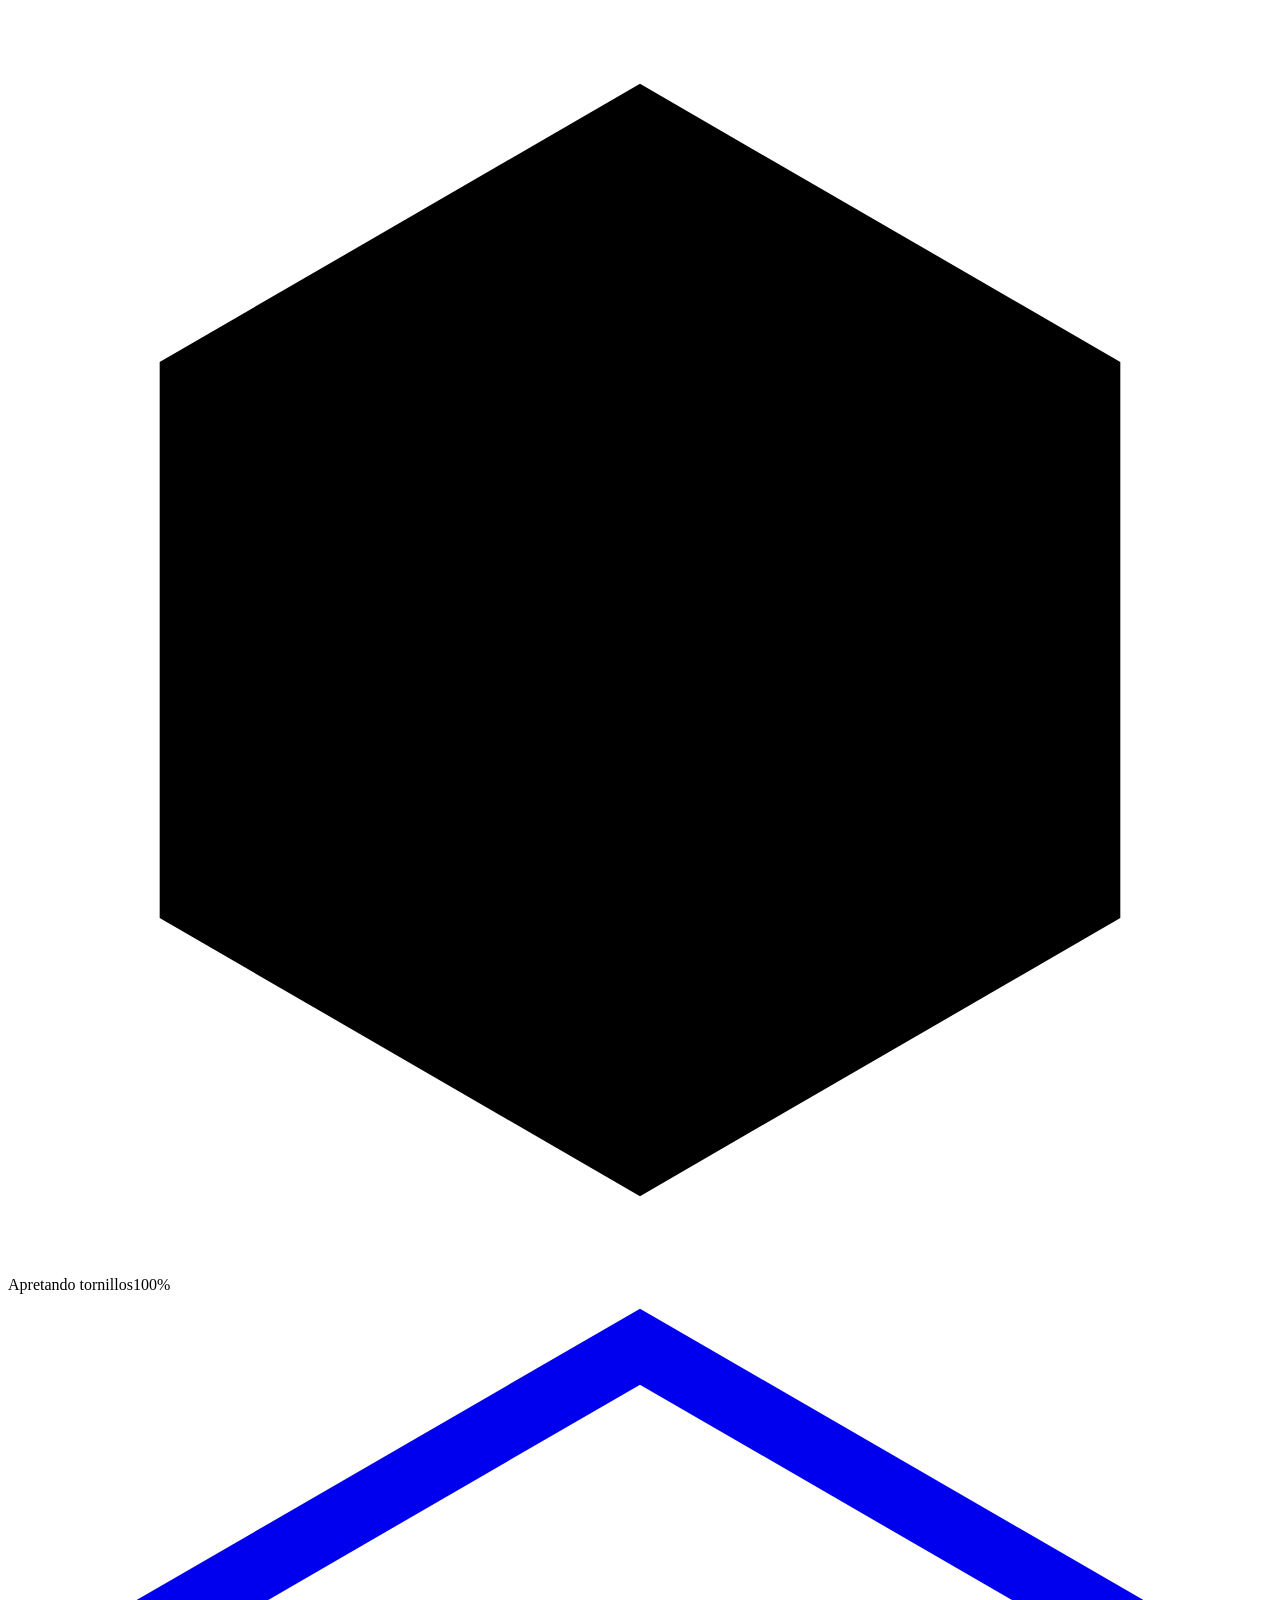
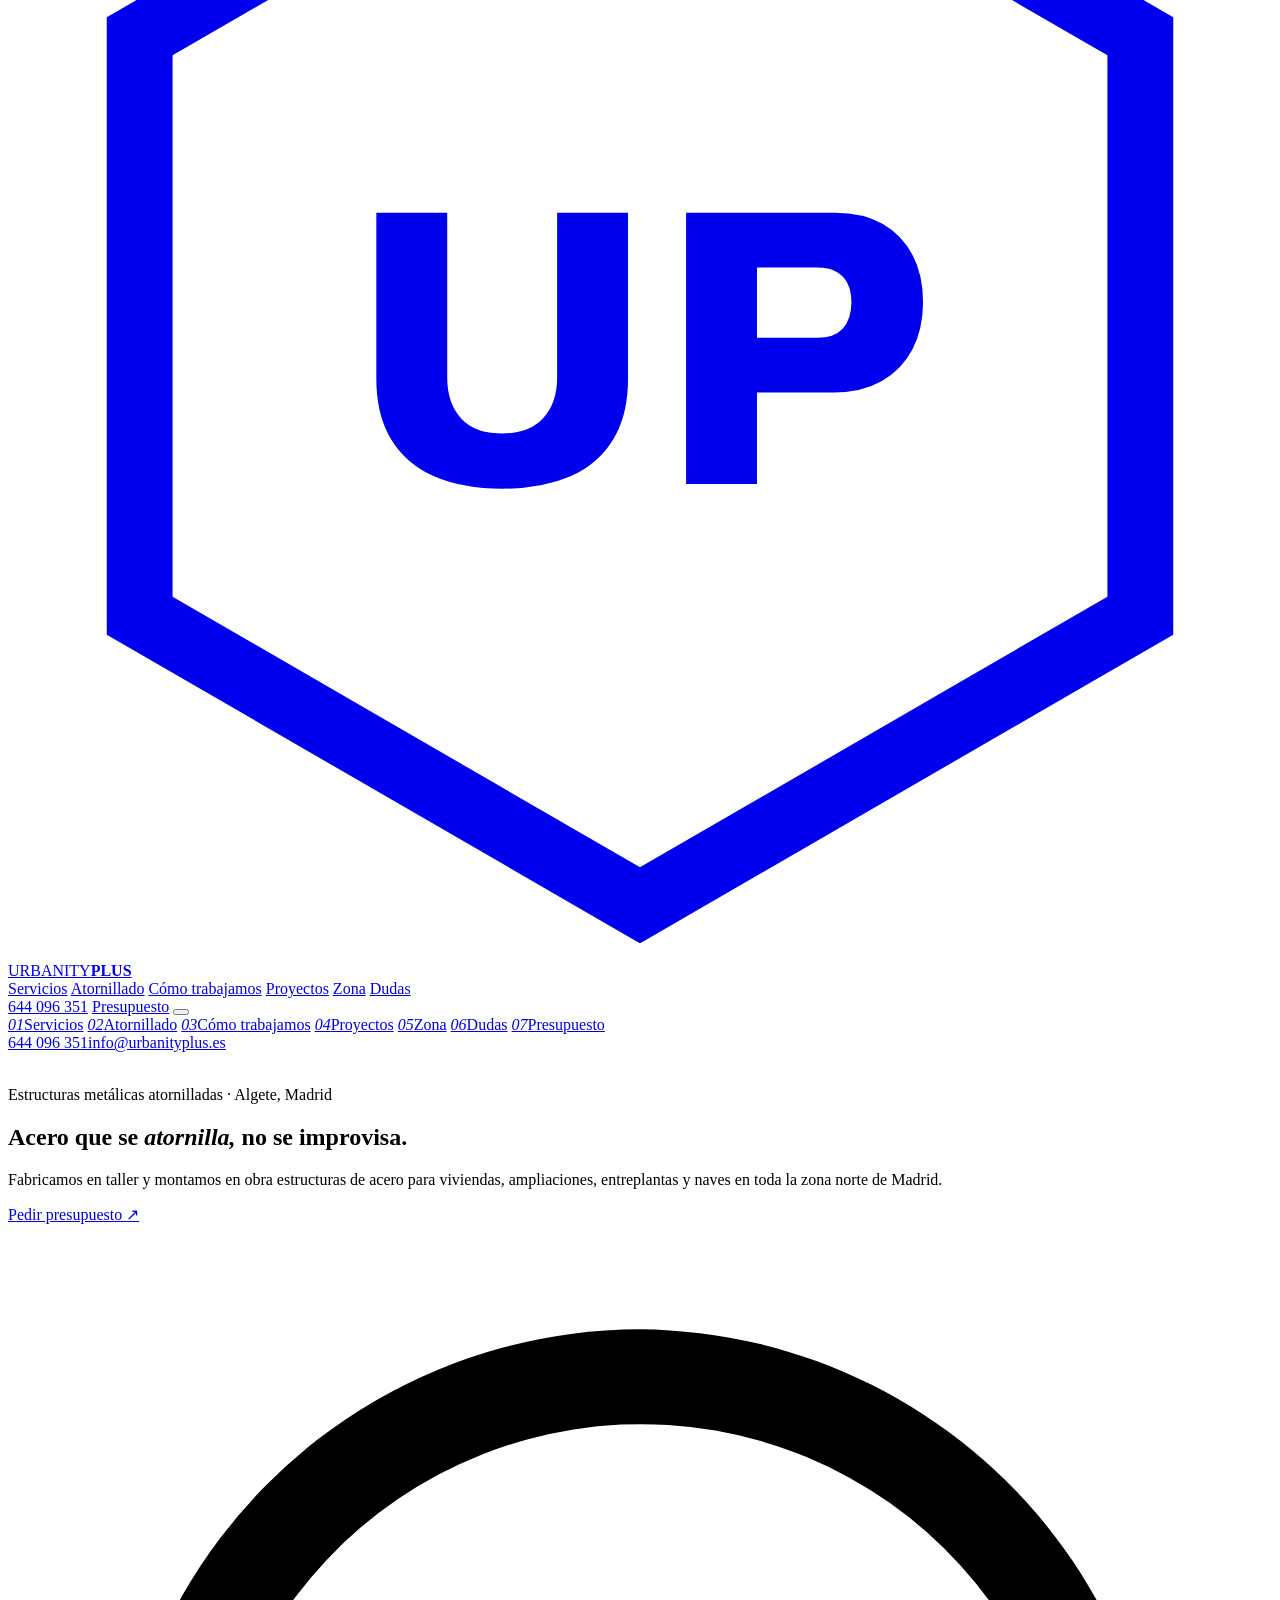
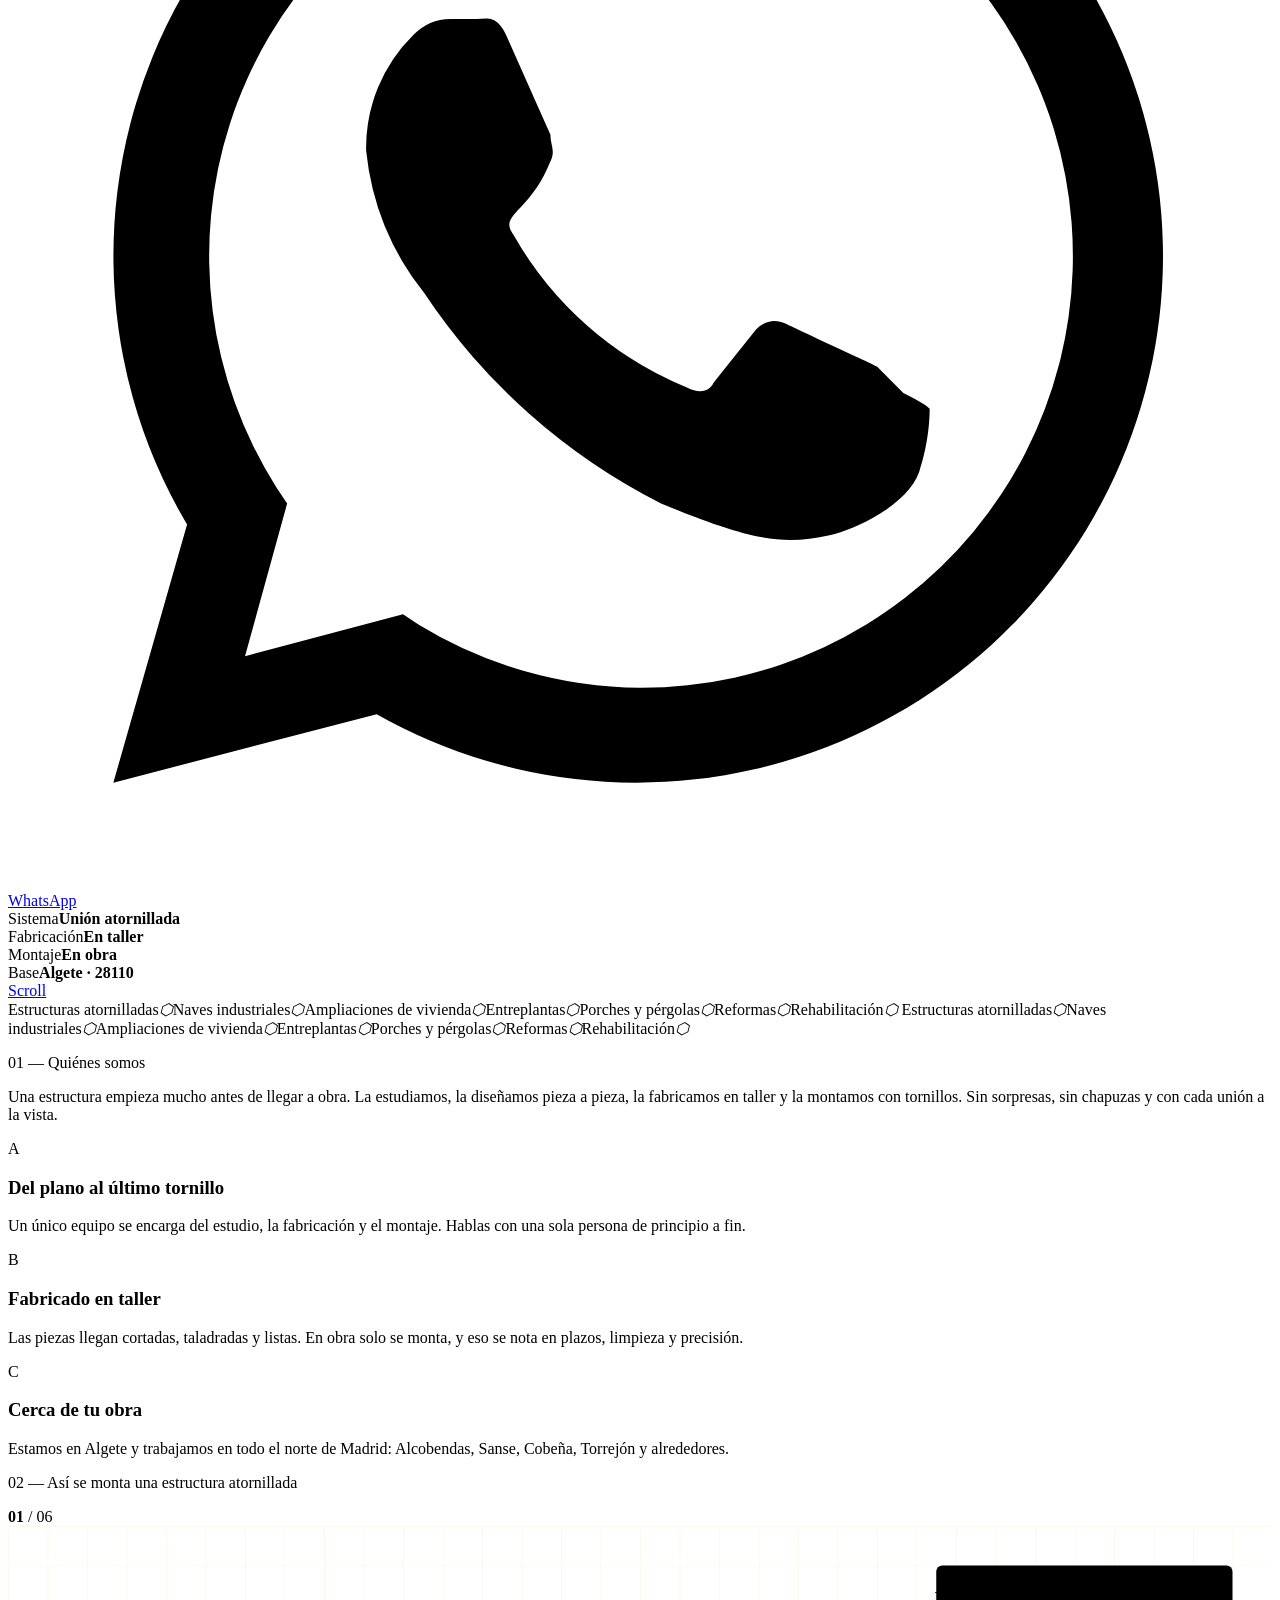
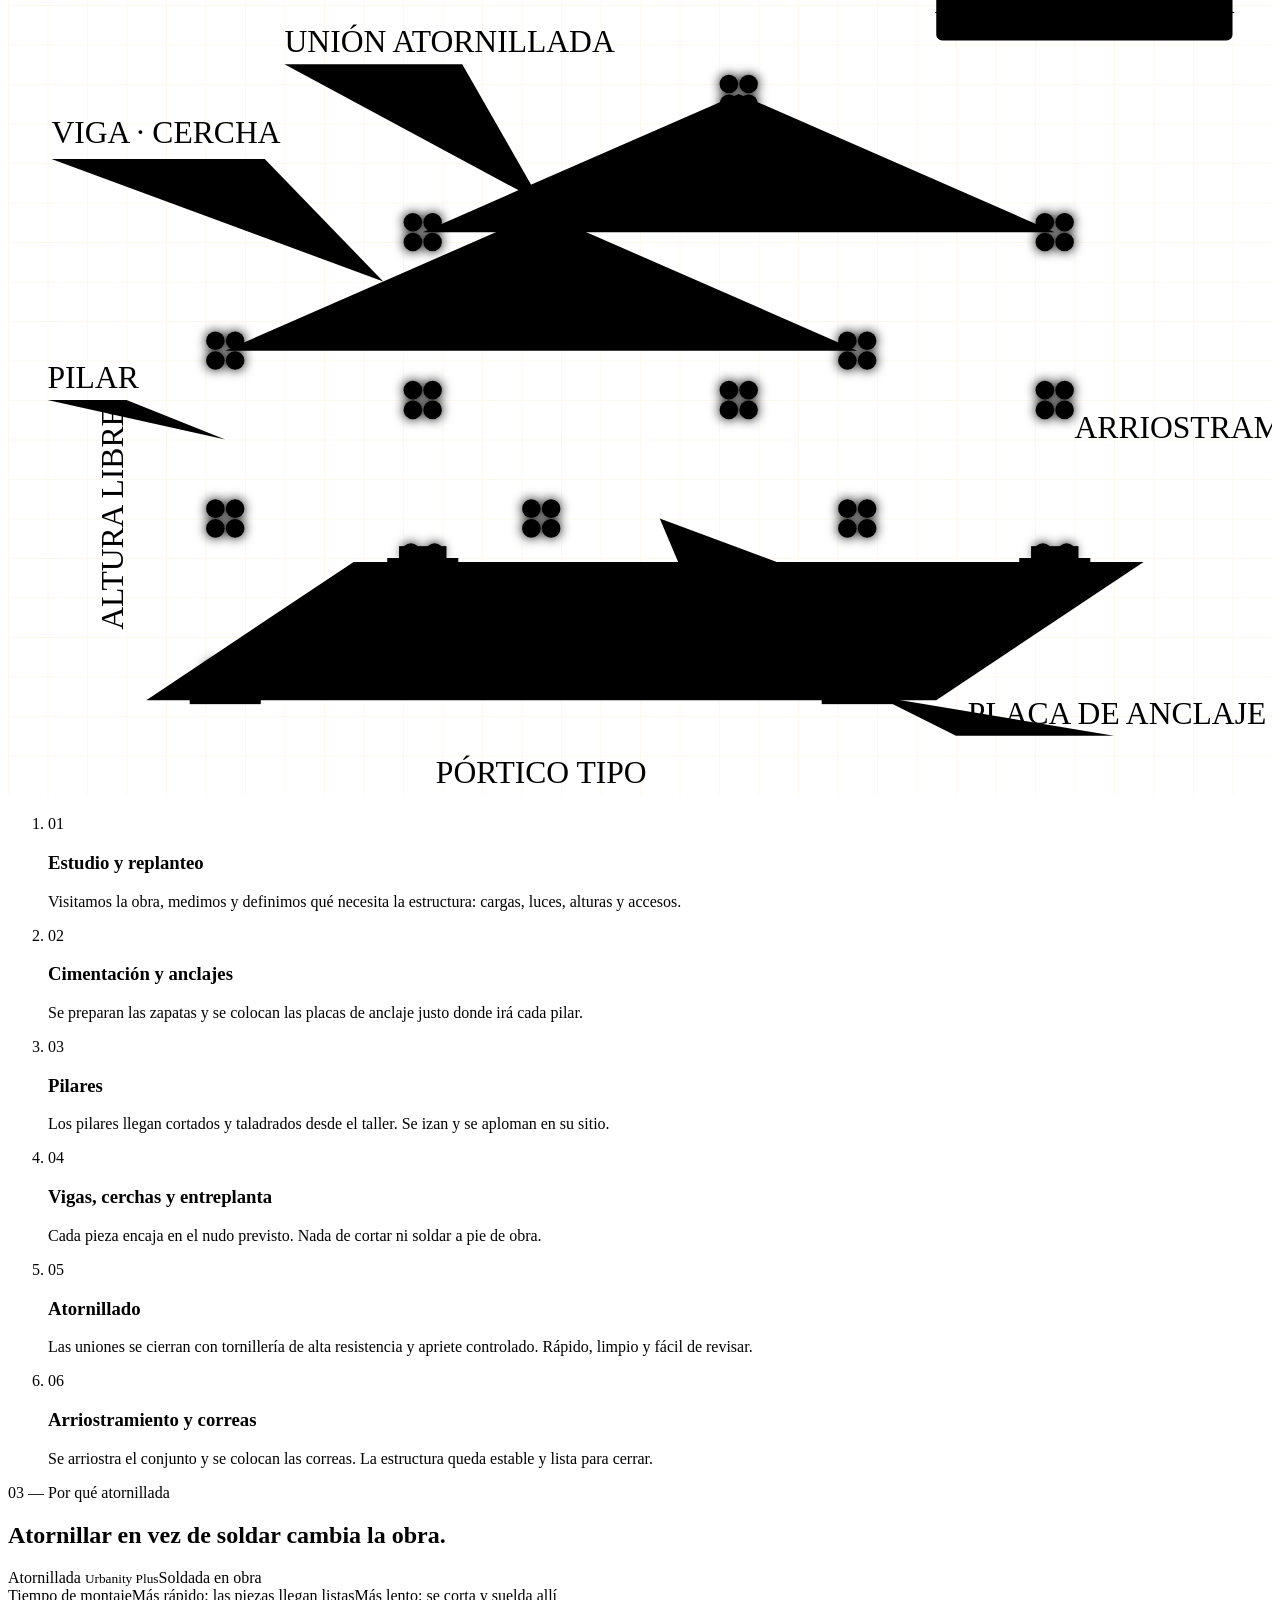
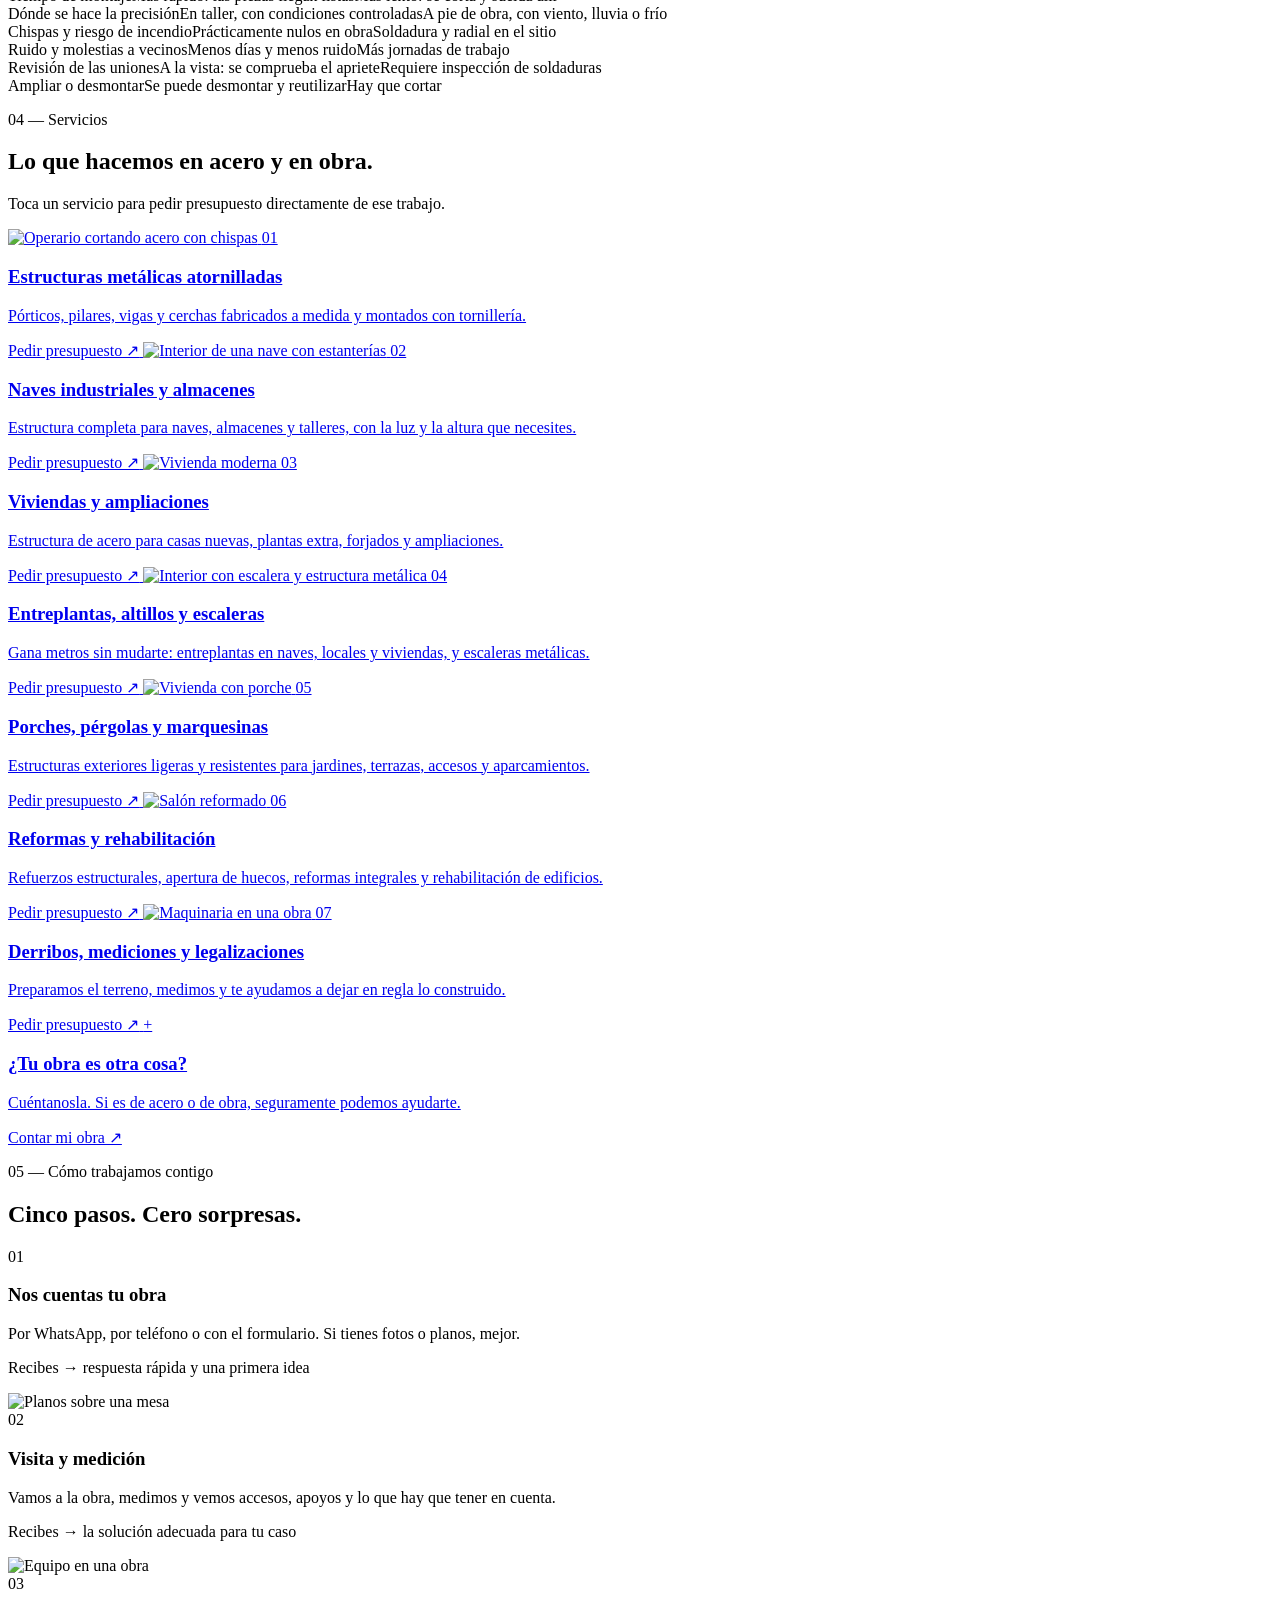
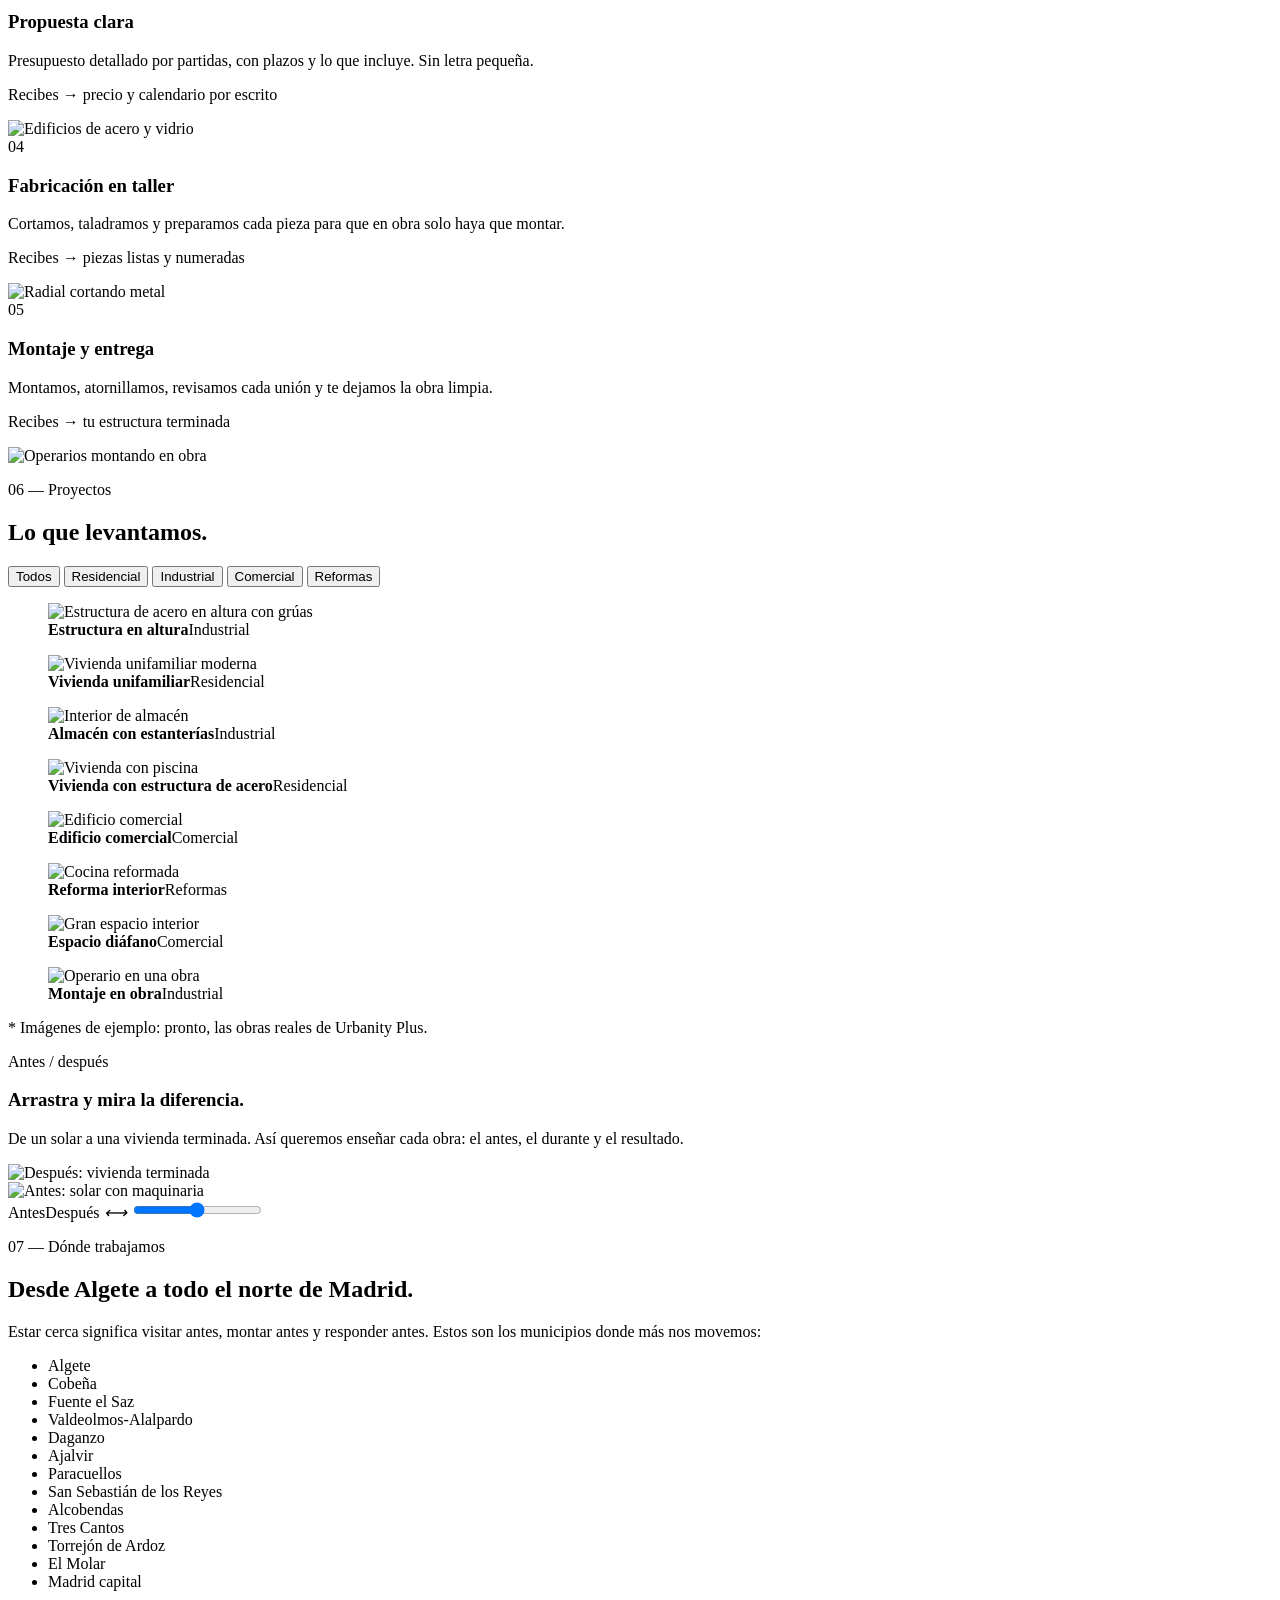
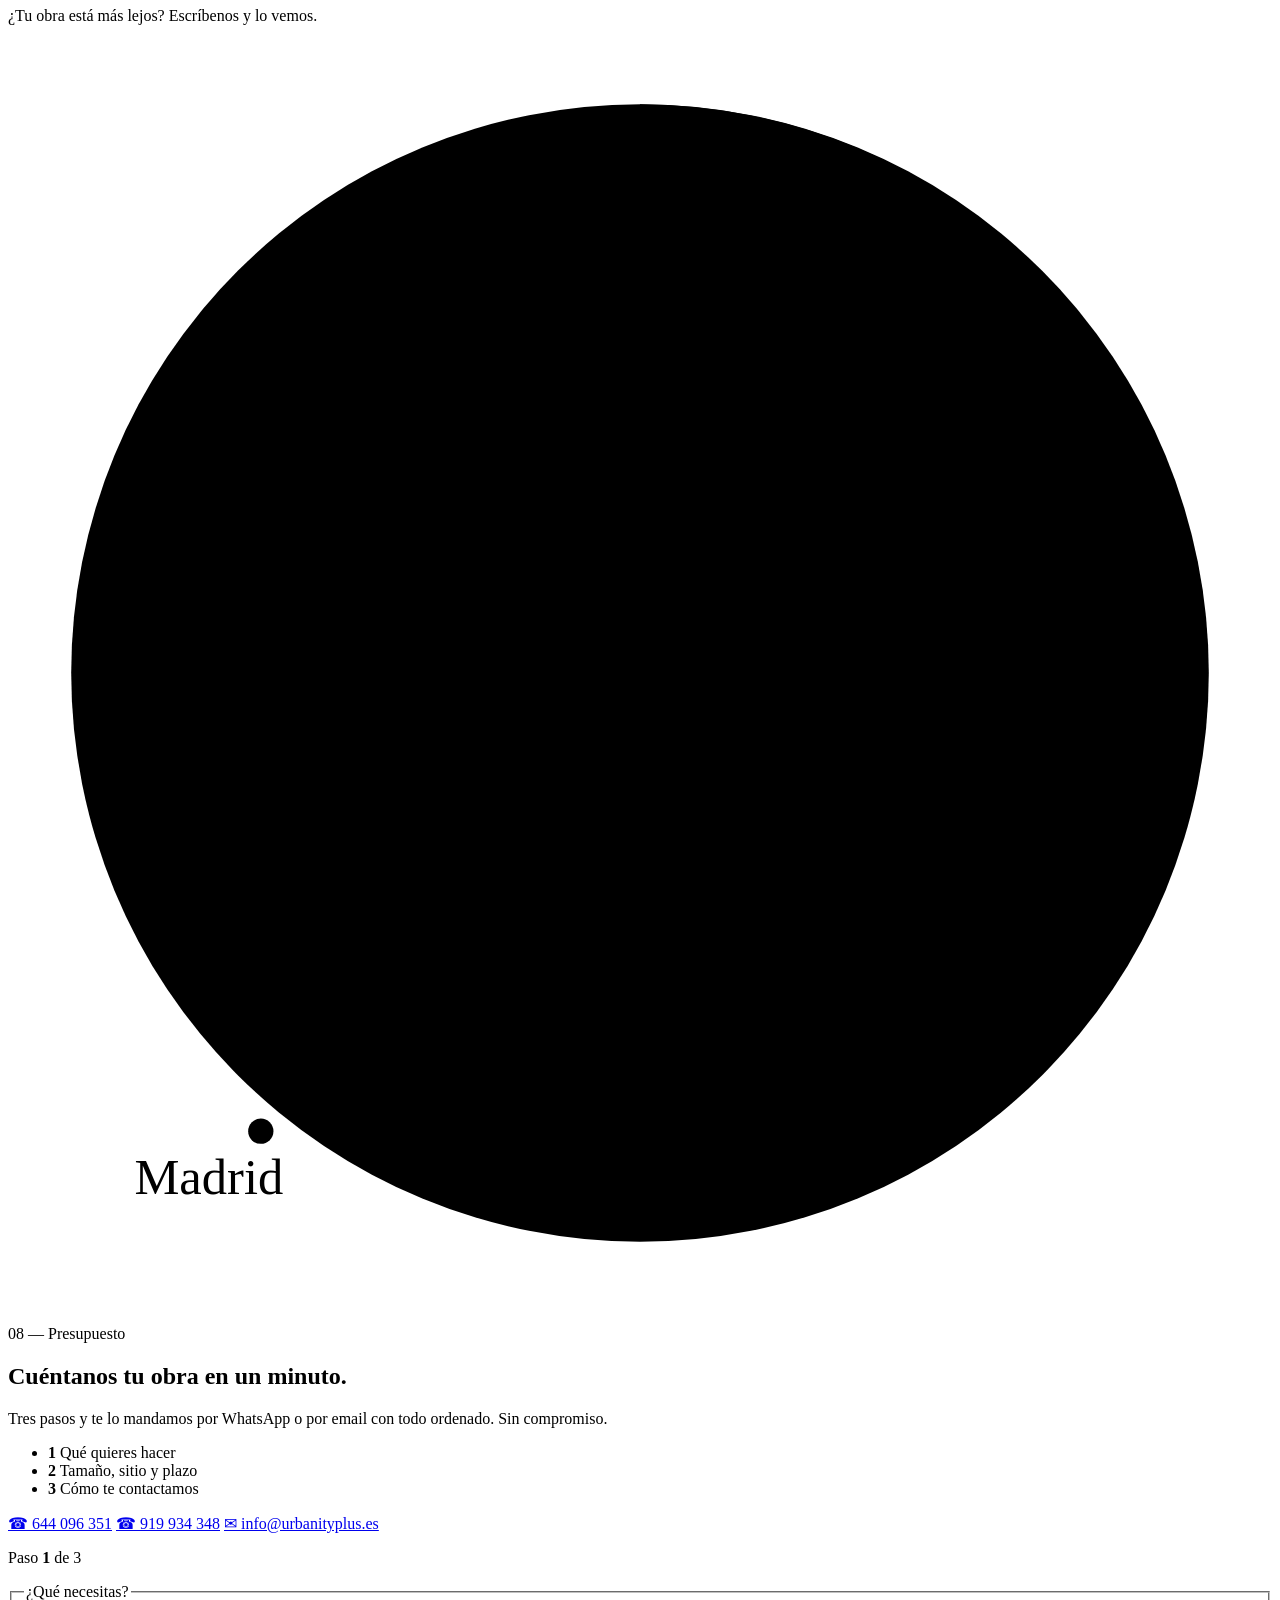
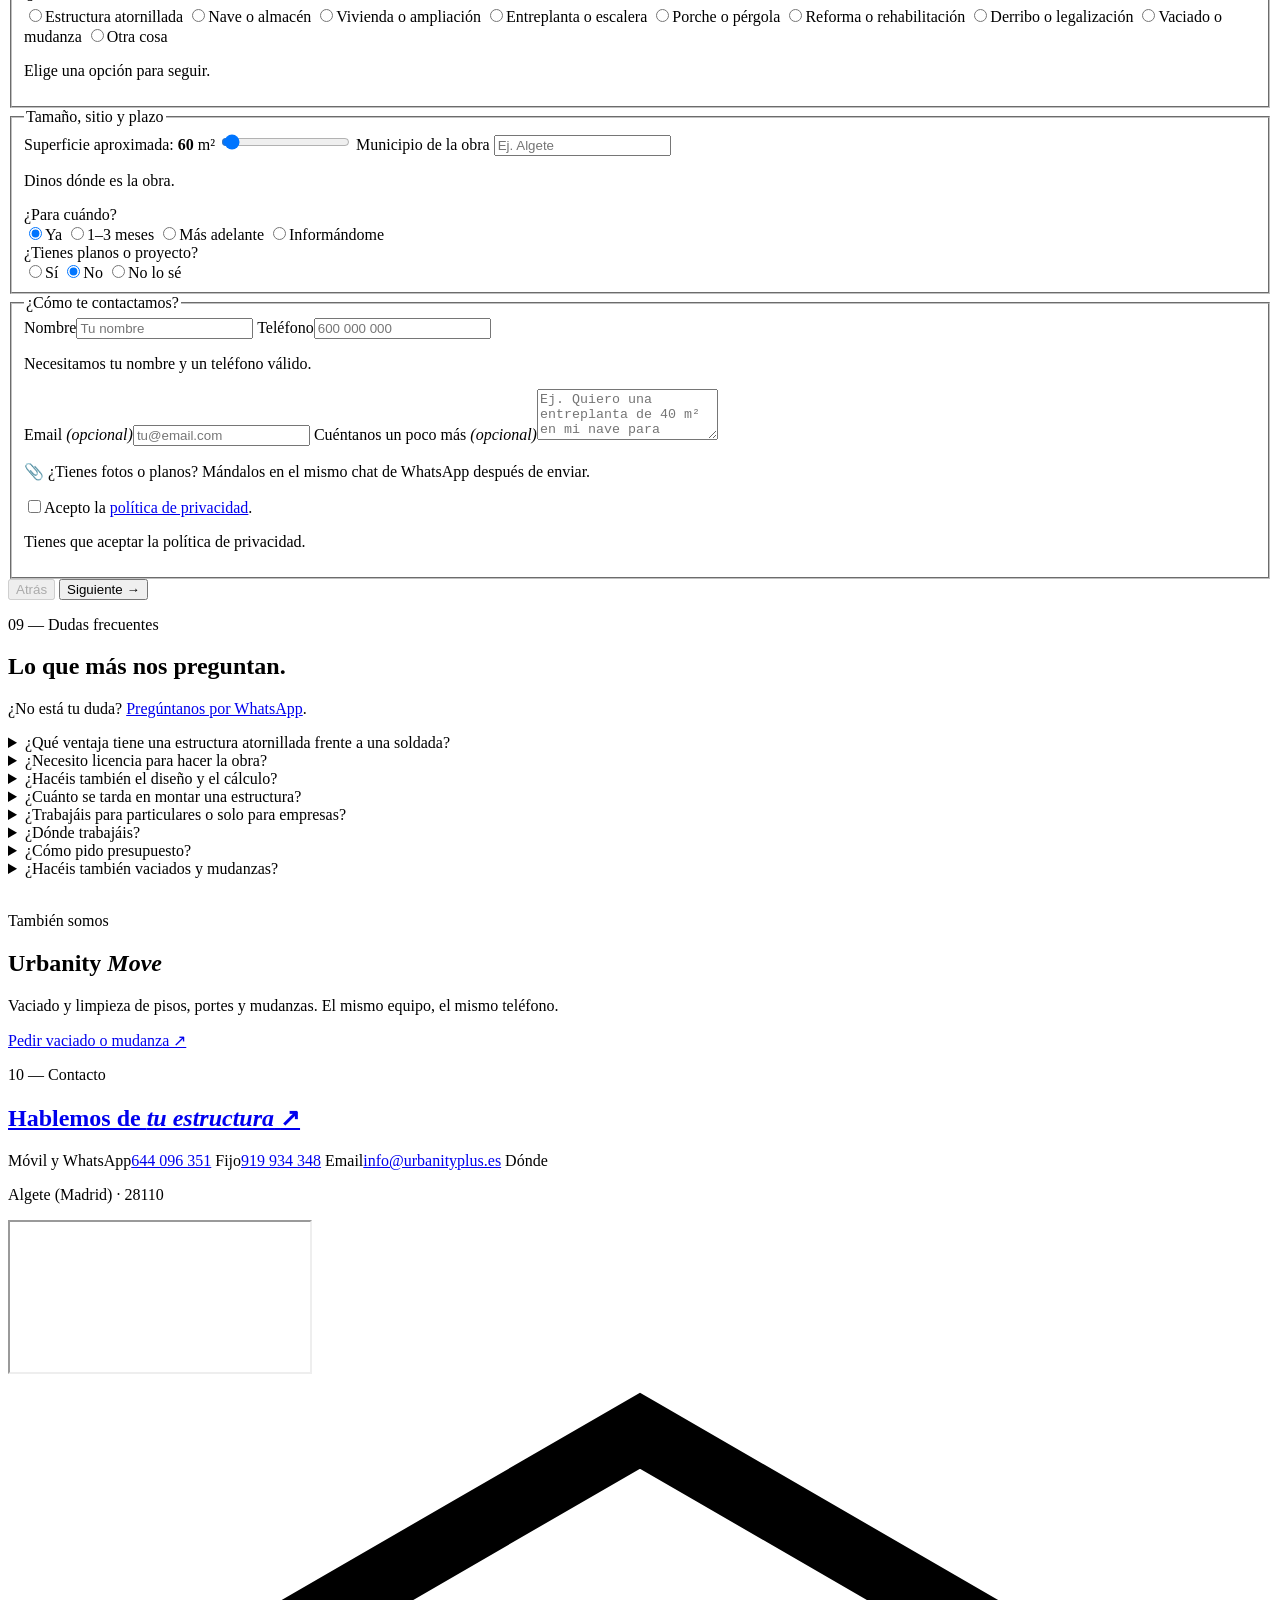
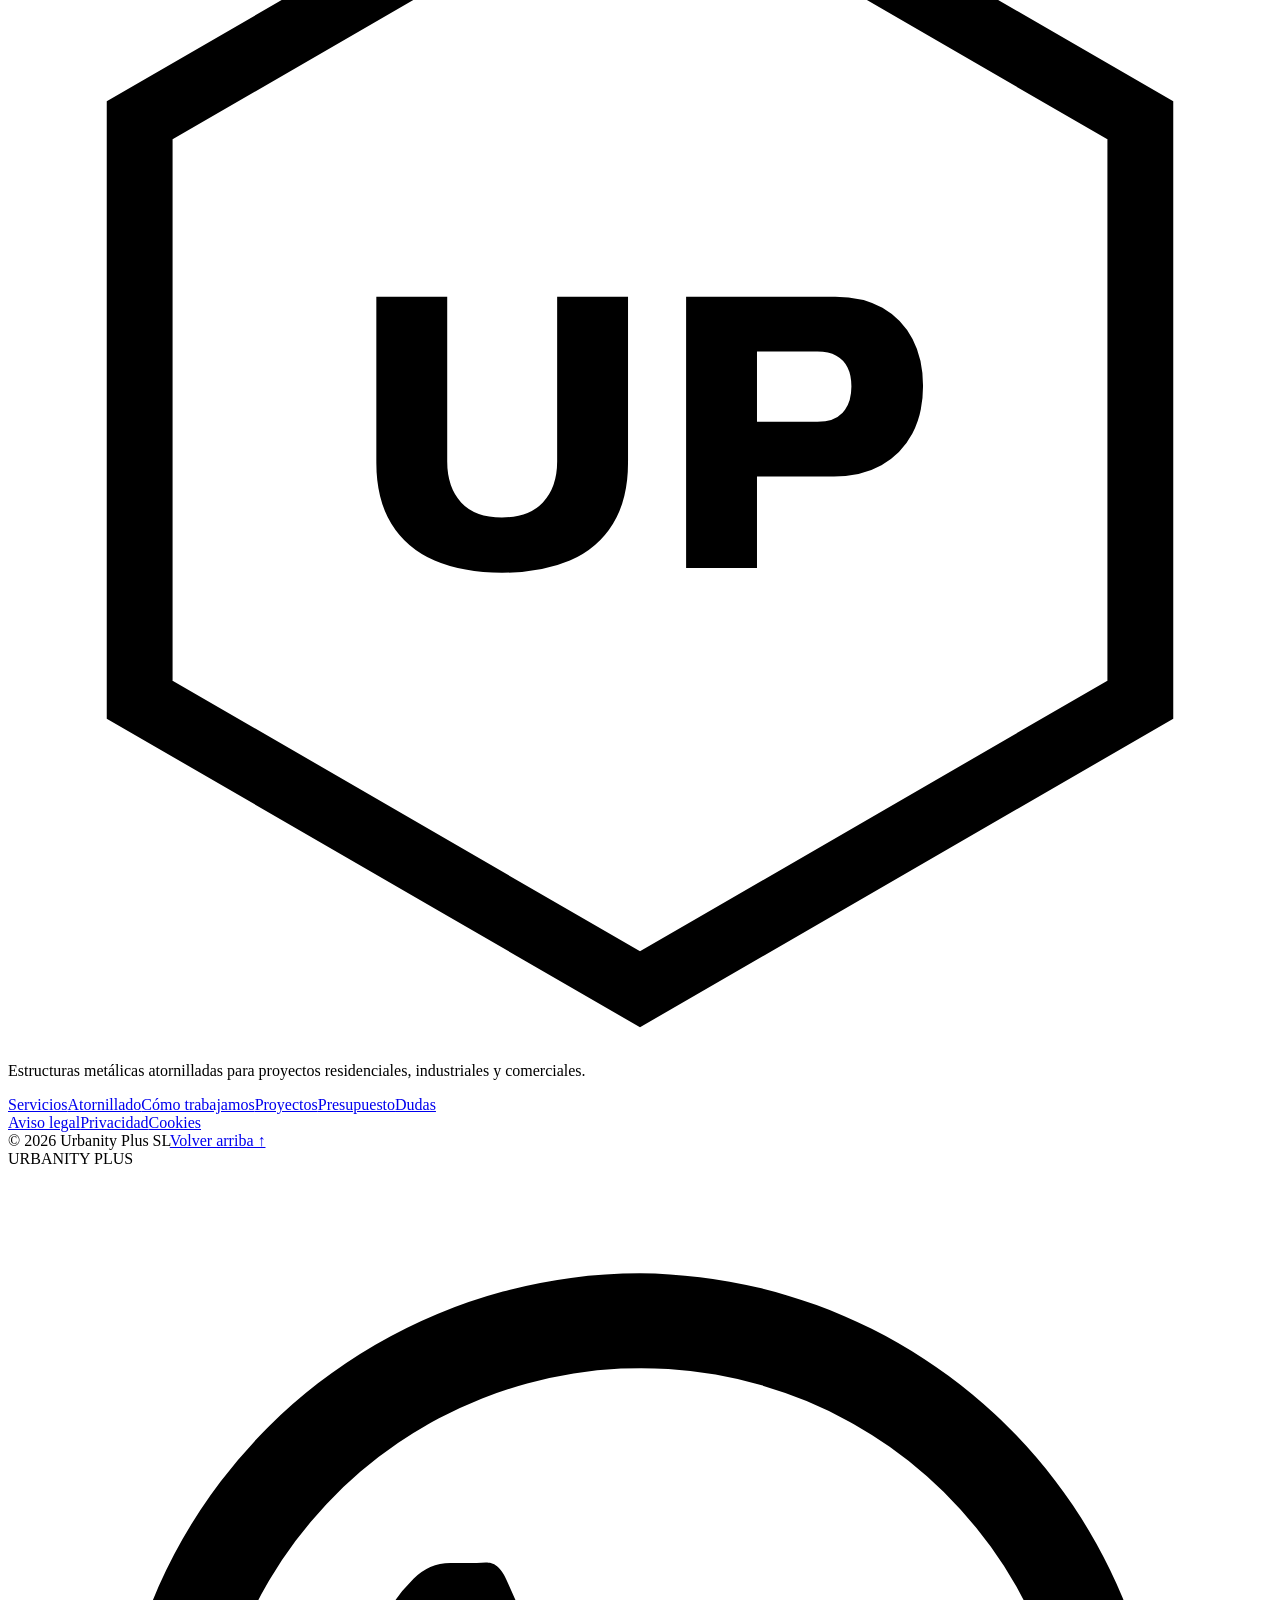
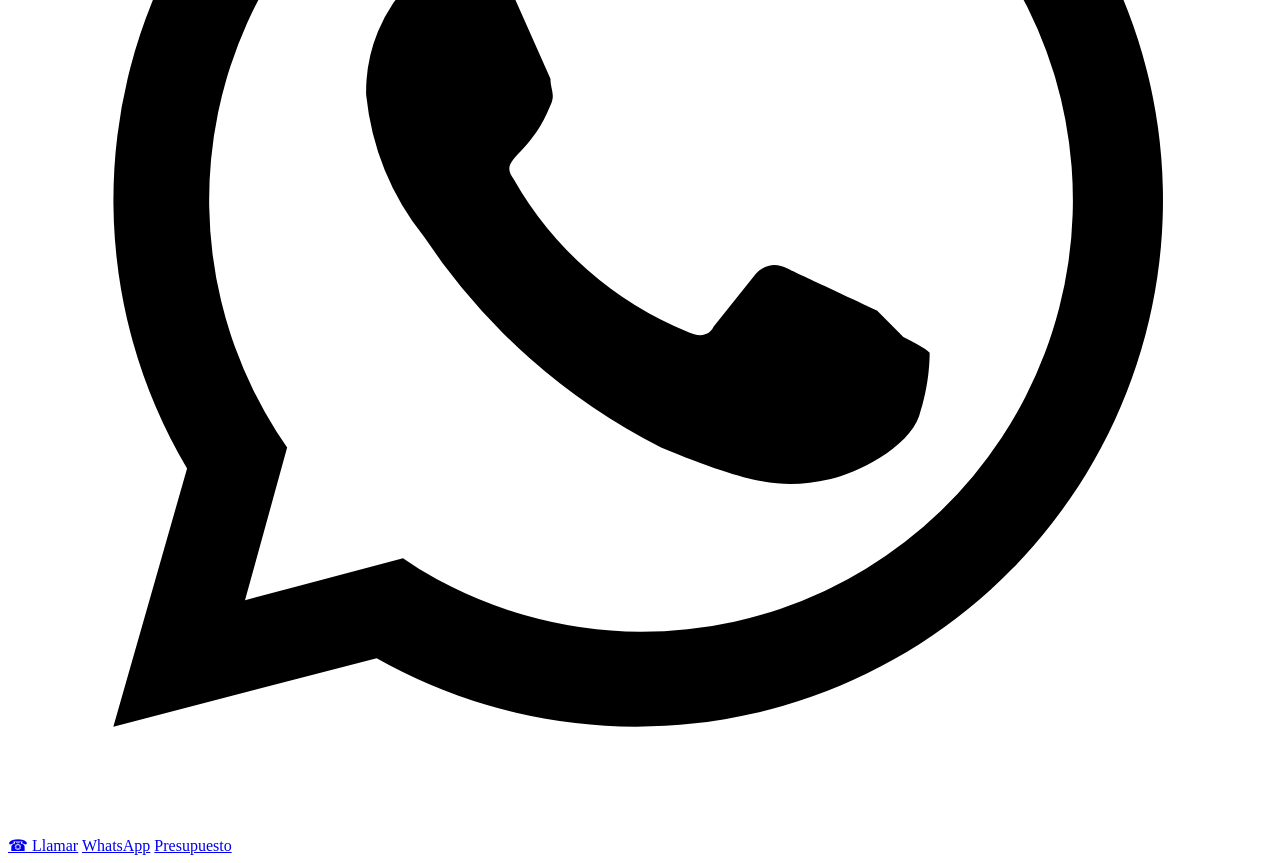
==== index.html @ a55d4565 "Urbanity Plus: index.html" ====
<!doctype html>
<html lang="es">
<head>
<meta charset="utf-8">
<meta name="viewport" content="width=device-width, initial-scale=1">
<title>Urbanity Plus · Estructuras metálicas atornilladas en Madrid norte</title>
<meta name="description" content="Fabricamos y montamos estructuras metálicas atornilladas para viviendas, naves, entreplantas y locales en Algete y toda la zona norte de Madrid. Pide presupuesto por WhatsApp.">
<meta name="theme-color" content="#0b0c0e">
<link rel="icon" href="favicon.svg" type="image/svg+xml">
<meta property="og:title" content="Urbanity Plus · Estructuras metálicas atornilladas">
<meta property="og:description" content="Estructuras de acero atornilladas: fabricadas en taller, montadas en obra. Algete y zona norte de Madrid.">
<meta property="og:type" content="website">
<meta property="og:image" content="https://images.unsplash.com/photo-1429497419816-9ca5cfb4571a?auto=format&fit=crop&w=1200&q=70">
<link rel="preconnect" href="https://fonts.googleapis.com">
<link rel="preconnect" href="https://fonts.gstatic.com" crossorigin>
<link href="https://fonts.googleapis.com/css2?family=Archivo:wdth,wght@62..125,300..900&family=Inter:wght@400;500;600&family=JetBrains+Mono:wght@400;500&display=swap" rel="stylesheet">
<link rel="stylesheet" href="styles.css?v=5">
<script type="application/ld+json">
{
  "@context": "https://schema.org",
  "@type": "GeneralContractor",
  "name": "Urbanity Plus",
  "legalName": "Urbanity Plus SL",
  "description": "Fabricación y montaje de estructuras metálicas atornilladas para proyectos residenciales, industriales y comerciales.",
  "url": "https://www.urbanityplus.es",
  "telephone": "+34644096351",
  "email": "info@urbanityplus.es",
  "address": {"@type": "PostalAddress", "addressLocality": "Algete", "postalCode": "28110", "addressRegion": "Madrid", "addressCountry": "ES"},
  "areaServed": ["Algete","Cobeña","Fuente el Saz de Jarama","Daganzo de Arriba","Paracuellos de Jarama","San Sebastián de los Reyes","Alcobendas","Tres Cantos","Torrejón de Ardoz","Ajalvir","El Molar","Madrid"]
}
</script>
</head>
<body>

<!-- LOADER -->
<div class="loader" aria-hidden="true">
  <svg class="loader__bolt" viewBox="0 0 100 100"><polygon points="50,6 88,28 88,72 50,94 12,72 12,28" /><circle cx="50" cy="50" r="16"/></svg>
  <span class="loader__txt mono">Apretando tornillos<span class="loader__pct">0</span>%</span>
</div>

<div class="progress" aria-hidden="true"><span></span></div>

<!-- HEADER -->
<header class="hdr" id="top">
  <a href="#top" class="brand" aria-label="Urbanity Plus, inicio">
    <svg class="brand__mark" viewBox="0 0 48 48" aria-hidden="true"><polygon points="24,2 43,13 43,35 24,46 5,35 5,13" fill="none" stroke="currentColor" stroke-width="2.5"/><text x="24" y="30" text-anchor="middle" font-family="Archivo" font-weight="800" font-size="15" fill="currentColor">UP</text></svg>
    <span class="brand__name">URBANITY<b>PLUS</b></span>
  </a>
  <nav class="nav" aria-label="Principal">
    <a href="#servicios">Servicios</a>
    <a href="#montaje">Atornillado</a>
    <a href="#proceso">Cómo trabajamos</a>
    <a href="#proyectos">Proyectos</a>
    <a href="#zona">Zona</a>
    <a href="#faq">Dudas</a>
  </nav>
  <div class="hdr__cta">
    <a class="hdr__tel mono" href="tel:+34644096351">644 096 351</a>
    <a class="btn btn--gold btn--sm magnetic" href="#presupuesto">Presupuesto</a>
    <button class="burger" aria-label="Abrir menú" aria-expanded="false"><span></span><span></span></button>
  </div>
</header>

<div class="menu" aria-hidden="true">
  <nav>
    <a href="#servicios"><i class="mono">01</i>Servicios</a>
    <a href="#montaje"><i class="mono">02</i>Atornillado</a>
    <a href="#proceso"><i class="mono">03</i>Cómo trabajamos</a>
    <a href="#proyectos"><i class="mono">04</i>Proyectos</a>
    <a href="#zona"><i class="mono">05</i>Zona</a>
    <a href="#faq"><i class="mono">06</i>Dudas</a>
    <a href="#presupuesto"><i class="mono">07</i>Presupuesto</a>
  </nav>
  <div class="menu__foot mono"><a href="tel:+34644096351">644 096 351</a><a href="mailto:info@urbanityplus.es">info@urbanityplus.es</a></div>
</div>

<main>

<!-- HERO -->
<section class="hero">
  <div class="hero__bg"><img src="https://images.unsplash.com/photo-1429497419816-9ca5cfb4571a?auto=format&fit=crop&w=2000&q=70" alt="" fetchpriority="high"></div>
  <div class="hero__grid" aria-hidden="true"></div>
  <div class="hero__inner wrap">
    <p class="eyebrow mono"><span class="dot"></span>Estructuras metálicas atornilladas · Algete, Madrid</p>
    <h1 class="hero__title">
      <span class="ln"><span>Acero que se</span></span>
      <span class="ln"><span><em>atornilla,</em> no se</span></span>
      <span class="ln"><span>improvisa.</span></span>
    </h1>
    <div class="hero__row">
      <p class="hero__sub">Fabricamos en taller y montamos en obra estructuras de acero para viviendas, ampliaciones, entreplantas y naves en toda la zona norte de Madrid.</p>
      <div class="hero__btns">
        <a class="btn btn--gold magnetic" href="#presupuesto">Pedir presupuesto <span aria-hidden="true">↗</span></a>
        <a class="btn btn--ghost magnetic" href="https://wa.me/34644096351?text=Hola%20Urbanity%20Plus%2C%20quiero%20informaci%C3%B3n%20sobre%20una%20estructura%20met%C3%A1lica." target="_blank" rel="noopener"><svg class="ico" viewBox="0 0 24 24"><path d="M12 2a10 10 0 0 0-8.6 15.1L2 22l5-1.3A10 10 0 1 0 12 2Zm0 18.2a8.2 8.2 0 0 1-4.2-1.2l-.3-.2-3 .8.8-2.9-.2-.3A8.2 8.2 0 1 1 12 20.2Zm4.5-6.1c-.2-.1-1.5-.7-1.7-.8-.2-.1-.4-.1-.6.1l-.8 1c-.1.2-.3.2-.5.1a6.7 6.7 0 0 1-3.3-2.9c-.3-.4.3-.4.7-1.4.1-.2 0-.3 0-.5l-.8-1.8c-.2-.5-.4-.4-.6-.4h-.5a1 1 0 0 0-.7.3 3 3 0 0 0-.9 2.2 5.2 5.2 0 0 0 1.1 2.7 11.8 11.8 0 0 0 4.5 4c1.7.7 2.3.8 3.2.6.5-.1 1.5-.6 1.7-1.2.2-.6.2-1.1.2-1.2-.1-.1-.3-.2-.5-.3Z"/></svg> WhatsApp</a>
      </div>
    </div>
  </div>
  <div class="hero__spec mono" aria-hidden="true">
    <div><span>Sistema</span><b>Unión atornillada</b></div>
    <div><span>Fabricación</span><b>En taller</b></div>
    <div><span>Montaje</span><b>En obra</b></div>
    <div><span>Base</span><b>Algete · 28110</b></div>
  </div>
  <a href="#intro" class="scroll-cue mono" aria-label="Bajar"><span></span>Scroll</a>
</section>

<!-- MARQUEE -->
<div class="marquee" aria-hidden="true">
  <div class="marquee__track">
    <span>Estructuras atornilladas</span><i>⬡</i><span>Naves industriales</span><i>⬡</i><span>Ampliaciones de vivienda</span><i>⬡</i><span>Entreplantas</span><i>⬡</i><span>Porches y pérgolas</span><i>⬡</i><span>Reformas</span><i>⬡</i><span>Rehabilitación</span><i>⬡</i>
    <span>Estructuras atornilladas</span><i>⬡</i><span>Naves industriales</span><i>⬡</i><span>Ampliaciones de vivienda</span><i>⬡</i><span>Entreplantas</span><i>⬡</i><span>Porches y pérgolas</span><i>⬡</i><span>Reformas</span><i>⬡</i><span>Rehabilitación</span><i>⬡</i>
  </div>
</div>

<!-- INTRO / MANIFIESTO -->
<section class="intro wrap" id="intro">
  <p class="eyebrow mono">01 — Quiénes somos</p>
  <p class="intro__big reveal-words">Una estructura empieza mucho antes de llegar a obra. La estudiamos, la diseñamos pieza a pieza, la fabricamos en taller y la montamos con tornillos. Sin sorpresas, sin chapuzas y con cada unión a la vista.</p>
  <div class="intro__cols">
    <div class="intro__card">
      <span class="mono">A</span>
      <h3>Del plano al último tornillo</h3>
      <p>Un único equipo se encarga del estudio, la fabricación y el montaje. Hablas con una sola persona de principio a fin.</p>
    </div>
    <div class="intro__card">
      <span class="mono">B</span>
      <h3>Fabricado en taller</h3>
      <p>Las piezas llegan cortadas, taladradas y listas. En obra solo se monta, y eso se nota en plazos, limpieza y precisión.</p>
    </div>
    <div class="intro__card">
      <span class="mono">C</span>
      <h3>Cerca de tu obra</h3>
      <p>Estamos en Algete y trabajamos en todo el norte de Madrid: Alcobendas, Sanse, Cobeña, Torrejón y alrededores.</p>
    </div>
  </div>
</section>

<!-- MONTAJE (pieza estrella) -->
<section class="assembly" id="montaje">
  <div class="assembly__stage">
    <div class="assembly__head wrap">
      <p class="eyebrow mono">02 — Así se monta una estructura atornillada</p>
      <div class="assembly__count mono"><b class="assembly__num">01</b> / 06</div>
    </div>
    <div class="assembly__body wrap">
      <div class="assembly__svgwrap">
        <svg class="frame" viewBox="0 0 640 440" role="img" aria-label="Esquema de una estructura metálica que se va montando: cimentación, pilares, vigas, tornillos y arriostramiento">
          <defs>
            <pattern id="grid" width="20" height="20" patternUnits="userSpaceOnUse"><path d="M20 0H0V20" fill="none" stroke="rgba(224,165,43,.08)" stroke-width="1"/></pattern>
            <filter id="glow" x="-50%" y="-50%" width="200%" height="200%"><feGaussianBlur stdDeviation="3" result="b"/><feMerge><feMergeNode in="b"/><feMergeNode in="SourceGraphic"/></feMerge></filter>
          </defs>
          <rect width="640" height="440" fill="url(#grid)"/>
          <!-- s0 replanteo -->
          <g class="s0">
            <path class="draw dim" pathLength="1" d="M70 392 L470 392 L575 322 L175 322 Z"/>
            <path class="draw dim" pathLength="1" d="M110 418 H430 M110 412 V424 M430 412 V424"/>
            <text class="lbl" x="270" y="434" text-anchor="middle">PÓRTICO TIPO</text>
            <path class="draw dim" pathLength="1" d="M70 375 V215 M64 375 H76 M64 215 H76"/>
            <text class="lbl" x="58" y="300" text-anchor="middle" transform="rotate(-90 58 300)">ALTURA LIBRE</text>
          </g>
          <!-- s1 cimentación -->
          <g class="s1">
            <rect class="found" x="92" y="380" width="36" height="14"/><rect class="found" x="412" y="380" width="36" height="14"/>
            <rect class="found" x="192" y="320" width="36" height="14"/><rect class="found" x="512" y="320" width="36" height="14"/>
            <rect class="plate" x="98" y="374" width="24" height="6"/><rect class="plate" x="418" y="374" width="24" height="6"/>
            <rect class="plate" x="198" y="314" width="24" height="6"/><rect class="plate" x="518" y="314" width="24" height="6"/>
            <g class="callout"><path d="M440 390 L480 410 H560"/><text x="486" y="404">PLACA DE ANCLAJE</text></g>
          </g>
          <!-- s2 pilares (los de atrás primero) -->
          <g class="s2">
            <path class="draw steel back" pathLength="1" d="M210 315 V155"/><path class="draw steel back" pathLength="1" d="M530 315 V155"/>
            <path class="draw steel" pathLength="1" d="M110 375 V215"/><path class="draw steel" pathLength="1" d="M430 375 V215"/>
            <g class="callout"><path d="M110 260 L60 240 H20"/><text x="20" y="234">PILAR</text></g>
          </g>
          <!-- s3 vigas y cerchas + entreplanta -->
          <g class="s3">
            <path class="draw steel back" pathLength="1" d="M210 155 L370 85 L530 155"/>
            <path class="draw steel sec back" pathLength="1" d="M210 240 H530"/>
            <path class="draw steel sec" pathLength="1" d="M110 300 L210 240 M270 300 L370 240 M430 300 L530 240"/>
            <path class="draw steel" pathLength="1" d="M110 215 L270 145 L430 215"/>
            <path class="draw steel sec" pathLength="1" d="M110 300 H430"/>
            <g class="callout"><path d="M190 180 L130 118 H22"/><text x="22" y="110">VIGA · CERCHA</text></g>
            <g class="callout"><path d="M330 300 L352 352 H470"/><text x="390" y="346">ENTREPLANTA</text></g>
          </g>
          <!-- s4 tornillos (generados por JS) -->
          <g class="s4"><g id="bolts" filter="url(#glow)"></g>
            <g class="callout"><path d="M270 140 L230 70 H140"/><text x="140" y="64">UNIÓN ATORNILLADA</text></g>
          </g>
          <!-- s5 arriostramiento y correas -->
          <g class="s5">
            <path class="draw steel thin" pathLength="1" d="M110 215 L210 155"/>
            <path class="draw steel thin" pathLength="1" d="M430 215 L530 155"/>
            <path class="draw steel thin" pathLength="1" d="M270 145 L370 85"/>
            <path class="draw steel thin" pathLength="1" d="M190 180 L290 120"/>
            <path class="draw steel thin" pathLength="1" d="M350 180 L450 120"/>
            <path class="draw brace" pathLength="1" d="M430 375 L530 155"/>
            <path class="draw brace" pathLength="1" d="M430 215 L530 315"/>
            <g class="callout"><path d="M480 265 L560 265 H630"/><text x="540" y="259">ARRIOSTRAMIENTO</text></g>
            <g class="stamp"><rect x="470" y="20" width="150" height="38" rx="3"/><text x="545" y="44" text-anchor="middle">ESTRUCTURA LISTA</text></g>
          </g>
        </svg>
      </div>
      <ol class="assembly__steps">
        <li class="is-on"><span class="mono">01</span><h3>Estudio y replanteo</h3><p>Visitamos la obra, medimos y definimos qué necesita la estructura: cargas, luces, alturas y accesos.</p></li>
        <li><span class="mono">02</span><h3>Cimentación y anclajes</h3><p>Se preparan las zapatas y se colocan las placas de anclaje justo donde irá cada pilar.</p></li>
        <li><span class="mono">03</span><h3>Pilares</h3><p>Los pilares llegan cortados y taladrados desde el taller. Se izan y se aploman en su sitio.</p></li>
        <li><span class="mono">04</span><h3>Vigas, cerchas y entreplanta</h3><p>Cada pieza encaja en el nudo previsto. Nada de cortar ni soldar a pie de obra.</p></li>
        <li><span class="mono">05</span><h3>Atornillado</h3><p>Las uniones se cierran con tornillería de alta resistencia y apriete controlado. Rápido, limpio y fácil de revisar.</p></li>
        <li><span class="mono">06</span><h3>Arriostramiento y correas</h3><p>Se arriostra el conjunto y se colocan las correas. La estructura queda estable y lista para cerrar.</p></li>
      </ol>
    </div>
    <div class="assembly__bar" aria-hidden="true"><span></span></div>
  </div>
</section>

<!-- ATORNILLADO VS SOLDADO -->
<section class="versus paper" id="por-que">
  <div class="wrap">
    <p class="eyebrow mono">03 — Por qué atornillada</p>
    <h2 class="h2">Atornillar en vez de soldar <span class="muted">cambia la obra.</span></h2>
    <div class="versus__table" role="table" aria-label="Comparativa estructura atornillada y soldada en obra">
      <div class="vrow vrow--head" role="row"><span role="columnheader"></span><span role="columnheader" class="vcol-up">Atornillada <small class="mono">Urbanity Plus</small></span><span role="columnheader">Soldada en obra</span></div>
      <div class="vrow" role="row"><span role="rowheader">Tiempo de montaje</span><span class="ok">Más rápido: las piezas llegan listas</span><span class="ko">Más lento: se corta y suelda allí</span></div>
      <div class="vrow" role="row"><span role="rowheader">Dónde se hace la precisión</span><span class="ok">En taller, con condiciones controladas</span><span class="ko">A pie de obra, con viento, lluvia o frío</span></div>
      <div class="vrow" role="row"><span role="rowheader">Chispas y riesgo de incendio</span><span class="ok">Prácticamente nulos en obra</span><span class="ko">Soldadura y radial en el sitio</span></div>
      <div class="vrow" role="row"><span role="rowheader">Ruido y molestias a vecinos</span><span class="ok">Menos días y menos ruido</span><span class="ko">Más jornadas de trabajo</span></div>
      <div class="vrow" role="row"><span role="rowheader">Revisión de las uniones</span><span class="ok">A la vista: se comprueba el apriete</span><span class="ko">Requiere inspección de soldaduras</span></div>
      <div class="vrow" role="row"><span role="rowheader">Ampliar o desmontar</span><span class="ok">Se puede desmontar y reutilizar</span><span class="ko">Hay que cortar</span></div>
    </div>
  </div>
</section>

<!-- SERVICIOS -->
<section class="services" id="servicios">
  <div class="wrap">
    <div class="sec-head">
      <p class="eyebrow mono">04 — Servicios</p>
      <h2 class="h2">Lo que hacemos <span class="muted">en acero y en obra.</span></h2>
      <p class="sec-head__p">Toca un servicio para pedir presupuesto directamente de ese trabajo.</p>
    </div>
    <div class="svc">
      <a class="svc__item" href="#presupuesto" data-type="Estructura metálica atornillada">
        <img src="https://images.unsplash.com/photo-1504917595217-d4dc5ebe6122?auto=format&fit=crop&w=900&q=65" alt="Operario cortando acero con chispas" loading="lazy">
        <span class="svc__n mono">01</span><h3>Estructuras metálicas atornilladas</h3>
        <p>Pórticos, pilares, vigas y cerchas fabricados a medida y montados con tornillería.</p>
        <span class="svc__go">Pedir presupuesto ↗</span>
      </a>
      <a class="svc__item" href="#presupuesto" data-type="Nave industrial o almacén">
        <img src="https://images.unsplash.com/photo-1586528116311-ad8dd3c8310d?auto=format&fit=crop&w=900&q=65" alt="Interior de una nave con estanterías" loading="lazy">
        <span class="svc__n mono">02</span><h3>Naves industriales y almacenes</h3>
        <p>Estructura completa para naves, almacenes y talleres, con la luz y la altura que necesites.</p>
        <span class="svc__go">Pedir presupuesto ↗</span>
      </a>
      <a class="svc__item" href="#presupuesto" data-type="Vivienda o ampliación">
        <img src="https://images.unsplash.com/photo-1600585154340-be6161a56a0c?auto=format&fit=crop&w=900&q=65" alt="Vivienda moderna" loading="lazy">
        <span class="svc__n mono">03</span><h3>Viviendas y ampliaciones</h3>
        <p>Estructura de acero para casas nuevas, plantas extra, forjados y ampliaciones.</p>
        <span class="svc__go">Pedir presupuesto ↗</span>
      </a>
      <a class="svc__item" href="#presupuesto" data-type="Entreplanta, altillo o escalera">
        <img src="https://images.unsplash.com/photo-1600573472550-8090b5e0745e?auto=format&fit=crop&w=900&q=65" alt="Interior con escalera y estructura metálica" loading="lazy">
        <span class="svc__n mono">04</span><h3>Entreplantas, altillos y escaleras</h3>
        <p>Gana metros sin mudarte: entreplantas en naves, locales y viviendas, y escaleras metálicas.</p>
        <span class="svc__go">Pedir presupuesto ↗</span>
      </a>
      <a class="svc__item" href="#presupuesto" data-type="Porche, pérgola o marquesina">
        <img src="https://images.unsplash.com/photo-1600566753190-17f0baa2a6c3?auto=format&fit=crop&w=900&q=65" alt="Vivienda con porche" loading="lazy">
        <span class="svc__n mono">05</span><h3>Porches, pérgolas y marquesinas</h3>
        <p>Estructuras exteriores ligeras y resistentes para jardines, terrazas, accesos y aparcamientos.</p>
        <span class="svc__go">Pedir presupuesto ↗</span>
      </a>
      <a class="svc__item" href="#presupuesto" data-type="Reforma o rehabilitación">
        <img src="https://images.unsplash.com/photo-1600607687939-ce8a6c25118c?auto=format&fit=crop&w=900&q=65" alt="Salón reformado" loading="lazy">
        <span class="svc__n mono">06</span><h3>Reformas y rehabilitación</h3>
        <p>Refuerzos estructurales, apertura de huecos, reformas integrales y rehabilitación de edificios.</p>
        <span class="svc__go">Pedir presupuesto ↗</span>
      </a>
      <a class="svc__item" href="#presupuesto" data-type="Derribo, medición o legalización">
        <img src="https://images.unsplash.com/photo-1517089596392-fb9a9033e05b?auto=format&fit=crop&w=900&q=65" alt="Maquinaria en una obra" loading="lazy">
        <span class="svc__n mono">07</span><h3>Derribos, mediciones y legalizaciones</h3>
        <p>Preparamos el terreno, medimos y te ayudamos a dejar en regla lo construido.</p>
        <span class="svc__go">Pedir presupuesto ↗</span>
      </a>
      <a class="svc__item svc__item--cta" href="#presupuesto" data-type="Otro">
        <span class="svc__n mono">+</span><h3>¿Tu obra es otra cosa?</h3>
        <p>Cuéntanosla. Si es de acero o de obra, seguramente podemos ayudarte.</p>
        <span class="svc__go">Contar mi obra ↗</span>
      </a>
    </div>
  </div>
</section>

<!-- PROCESO horizontal -->
<section class="process" id="proceso">
  <div class="process__pin">
    <div class="process__head wrap">
      <p class="eyebrow mono">05 — Cómo trabajamos contigo</p>
      <h2 class="h2">Cinco pasos. <span class="muted">Cero sorpresas.</span></h2>
    </div>
    <div class="process__track">
      <article class="pcard">
        <span class="pcard__n">01</span>
        <div class="pcard__txt"><h3>Nos cuentas tu obra</h3><p>Por WhatsApp, por teléfono o con el formulario. Si tienes fotos o planos, mejor.</p><p class="pcard__get mono">Recibes → respuesta rápida y una primera idea</p></div>
        <img src="https://images.unsplash.com/photo-1503387762-592deb58ef4e?auto=format&fit=crop&w=900&q=65" alt="Planos sobre una mesa" loading="lazy">
      </article>
      <article class="pcard">
        <span class="pcard__n">02</span>
        <div class="pcard__txt"><h3>Visita y medición</h3><p>Vamos a la obra, medimos y vemos accesos, apoyos y lo que hay que tener en cuenta.</p><p class="pcard__get mono">Recibes → la solución adecuada para tu caso</p></div>
        <img src="https://images.unsplash.com/photo-1541888946425-d81bb19240f5?auto=format&fit=crop&w=900&q=65" alt="Equipo en una obra" loading="lazy">
      </article>
      <article class="pcard">
        <span class="pcard__n">03</span>
        <div class="pcard__txt"><h3>Propuesta clara</h3><p>Presupuesto detallado por partidas, con plazos y lo que incluye. Sin letra pequeña.</p><p class="pcard__get mono">Recibes → precio y calendario por escrito</p></div>
        <img src="https://images.unsplash.com/photo-1511818966892-d7d671e672a2?auto=format&fit=crop&w=900&q=65" alt="Edificios de acero y vidrio" loading="lazy">
      </article>
      <article class="pcard">
        <span class="pcard__n">04</span>
        <div class="pcard__txt"><h3>Fabricación en taller</h3><p>Cortamos, taladramos y preparamos cada pieza para que en obra solo haya que montar.</p><p class="pcard__get mono">Recibes → piezas listas y numeradas</p></div>
        <img src="https://images.unsplash.com/photo-1564182842519-8a3b2af3e228?auto=format&fit=crop&w=900&q=65" alt="Radial cortando metal" loading="lazy">
      </article>
      <article class="pcard">
        <span class="pcard__n">05</span>
        <div class="pcard__txt"><h3>Montaje y entrega</h3><p>Montamos, atornillamos, revisamos cada unión y te dejamos la obra limpia.</p><p class="pcard__get mono">Recibes → tu estructura terminada</p></div>
        <img src="https://images.unsplash.com/photo-1504307651254-35680f356dfd?auto=format&fit=crop&w=900&q=65" alt="Operarios montando en obra" loading="lazy">
      </article>
    </div>
  </div>
</section>

<!-- PROYECTOS -->
<section class="projects" id="proyectos">
  <div class="wrap">
    <div class="sec-head">
      <p class="eyebrow mono">06 — Proyectos</p>
      <h2 class="h2">Lo que <span class="muted">levantamos.</span></h2>
      <div class="filters" role="tablist" aria-label="Filtrar proyectos">
        <button class="is-on" data-f="all">Todos</button>
        <button data-f="res">Residencial</button>
        <button data-f="ind">Industrial</button>
        <button data-f="com">Comercial</button>
        <button data-f="ref">Reformas</button>
      </div>
    </div>
    <div class="pgrid">
      <figure class="pitem pitem--tall" data-c="ind"><img src="https://images.unsplash.com/photo-1429497419816-9ca5cfb4571a?auto=format&fit=crop&w=900&q=65" alt="Estructura de acero en altura con grúas" loading="lazy"><figcaption><b>Estructura en altura</b><span class="mono">Industrial</span></figcaption></figure>
      <figure class="pitem" data-c="res"><img src="https://images.unsplash.com/photo-1600047509807-ba8f99d2cdde?auto=format&fit=crop&w=900&q=65" alt="Vivienda unifamiliar moderna" loading="lazy"><figcaption><b>Vivienda unifamiliar</b><span class="mono">Residencial</span></figcaption></figure>
      <figure class="pitem" data-c="ind"><img src="https://images.unsplash.com/photo-1587293852726-70cdb56c2866?auto=format&fit=crop&w=900&q=65" alt="Interior de almacén" loading="lazy"><figcaption><b>Almacén con estanterías</b><span class="mono">Industrial</span></figcaption></figure>
      <figure class="pitem pitem--wide" data-c="res"><img src="https://images.unsplash.com/photo-1600596542815-ffad4c1539a9?auto=format&fit=crop&w=1200&q=65" alt="Vivienda con piscina" loading="lazy"><figcaption><b>Vivienda con estructura de acero</b><span class="mono">Residencial</span></figcaption></figure>
      <figure class="pitem" data-c="com"><img src="https://images.unsplash.com/photo-1486406146926-c627a92ad1ab?auto=format&fit=crop&w=900&q=65" alt="Edificio comercial" loading="lazy"><figcaption><b>Edificio comercial</b><span class="mono">Comercial</span></figcaption></figure>
      <figure class="pitem" data-c="ref"><img src="https://images.unsplash.com/photo-1507089947368-19c1da9775ae?auto=format&fit=crop&w=900&q=65" alt="Cocina reformada" loading="lazy"><figcaption><b>Reforma interior</b><span class="mono">Reformas</span></figcaption></figure>
      <figure class="pitem" data-c="com"><img src="https://images.unsplash.com/photo-1531058020387-3be344556be6?auto=format&fit=crop&w=900&q=65" alt="Gran espacio interior" loading="lazy"><figcaption><b>Espacio diáfano</b><span class="mono">Comercial</span></figcaption></figure>
      <figure class="pitem" data-c="ind"><img src="https://images.unsplash.com/photo-1489514354504-1653aa90e34e?auto=format&fit=crop&w=900&q=65" alt="Operario en una obra" loading="lazy"><figcaption><b>Montaje en obra</b><span class="mono">Industrial</span></figcaption></figure>
    </div>
    <p class="note mono">* Imágenes de ejemplo: pronto, las obras reales de Urbanity Plus.</p>

    <div class="ba">
      <div class="ba__txt">
        <p class="eyebrow mono">Antes / después</p>
        <h3 class="h3">Arrastra y mira <span class="muted">la diferencia.</span></h3>
        <p>De un solar a una vivienda terminada. Así queremos enseñar cada obra: el antes, el durante y el resultado.</p>
      </div>
      <div class="ba__box" style="--pos:50%">
        <img src="https://images.unsplash.com/photo-1600047509807-ba8f99d2cdde?auto=format&fit=crop&w=1400&q=65" alt="Después: vivienda terminada" loading="lazy">
        <div class="ba__before"><img src="https://images.unsplash.com/photo-1503708928676-1cb796a0891e?auto=format&fit=crop&w=1400&q=65" alt="Antes: solar con maquinaria" loading="lazy"></div>
        <span class="ba__tag ba__tag--l mono">Antes</span><span class="ba__tag ba__tag--r mono">Después</span>
        <span class="ba__handle" aria-hidden="true"><i>⟷</i></span>
        <input type="range" min="0" max="100" value="50" aria-label="Comparar antes y después">
      </div>
    </div>
  </div>
</section>

<!-- ZONA -->
<section class="zone" id="zona">
  <div class="wrap zone__in">
    <div class="zone__txt">
      <p class="eyebrow mono">07 — Dónde trabajamos</p>
      <h2 class="h2">Desde Algete <span class="muted">a todo el norte de Madrid.</span></h2>
      <p>Estar cerca significa visitar antes, montar antes y responder antes. Estos son los municipios donde más nos movemos:</p>
      <ul class="chips">
        <li>Algete</li><li>Cobeña</li><li>Fuente el Saz</li><li>Valdeolmos-Alalpardo</li><li>Daganzo</li><li>Ajalvir</li><li>Paracuellos</li><li>San Sebastián de los Reyes</li><li>Alcobendas</li><li>Tres Cantos</li><li>Torrejón de Ardoz</li><li>El Molar</li><li>Madrid capital</li>
      </ul>
      <p class="muted-p">¿Tu obra está más lejos? Escríbenos y lo vemos.</p>
    </div>
    <div class="radar" aria-hidden="true">
      <svg viewBox="0 0 400 400">
        <circle cx="200" cy="200" r="60"/><circle cx="200" cy="200" r="120"/><circle cx="200" cy="200" r="180"/>
        <path d="M200 10 V390 M10 200 H390" class="ax"/>
        <g class="sweep"><path d="M200 200 L200 20 A180 180 0 0 1 327 73 Z"/></g>
        <g class="pts">
          <circle cx="200" cy="200" r="7" class="home"/><text x="212" y="196">ALGETE</text>
          <circle cx="238" cy="232" r="4"/><text x="246" y="236">Cobeña</text>
          <circle cx="182" cy="150" r="4"/><text x="122" y="146">Fuente el Saz</text>
          <circle cx="250" cy="170" r="4"/><text x="258" y="166">Valdeolmos</text>
          <circle cx="285" cy="262" r="4"/><text x="293" y="266">Daganzo</text>
          <circle cx="232" cy="285" r="4"/><text x="240" y="289">Ajalvir</text>
          <circle cx="178" cy="292" r="4"/><text x="100" y="296">Paracuellos</text>
          <circle cx="120" cy="238" r="4"/><text x="40" y="242">S.S. Reyes</text>
          <circle cx="105" cy="262" r="4"/><text x="34" y="266">Alcobendas</text>
          <circle cx="62" cy="200" r="4"/><text x="40" y="190">Tres Cantos</text>
          <circle cx="232" cy="345" r="4"/><text x="240" y="349">Torrejón</text>
          <circle cx="170" cy="78" r="4"/><text x="178" y="74">El Molar</text>
          <circle cx="80" cy="345" r="4"/><text x="40" y="365">Madrid</text>
        </g>
      </svg>
    </div>
  </div>
</section>

<!-- PRESUPUESTO -->
<section class="quote paper" id="presupuesto">
  <div class="wrap quote__in">
    <div class="quote__side">
      <p class="eyebrow mono">08 — Presupuesto</p>
      <h2 class="h2">Cuéntanos tu obra <span class="muted">en un minuto.</span></h2>
      <p>Tres pasos y te lo mandamos por WhatsApp o por email con todo ordenado. Sin compromiso.</p>
      <ul class="quote__list">
        <li><b>1</b> Qué quieres hacer</li>
        <li><b>2</b> Tamaño, sitio y plazo</li>
        <li><b>3</b> Cómo te contactamos</li>
      </ul>
      <div class="quote__direct">
        <a href="tel:+34644096351" class="mono">☎ 644 096 351</a>
        <a href="tel:+34919934348" class="mono">☎ 919 934 348</a>
        <a href="mailto:info@urbanityplus.es" class="mono">✉ info@urbanityplus.es</a>
      </div>
    </div>

    <form class="wiz" novalidate>
      <div class="wiz__bar"><span></span></div>
      <p class="wiz__step mono">Paso <b>1</b> de 3</p>

      <fieldset class="wiz__pane is-on" data-step="1">
        <legend>¿Qué necesitas?</legend>
        <div class="opts">
          <label><input type="radio" name="tipo" value="Estructura metálica atornillada"><span>Estructura atornillada</span></label>
          <label><input type="radio" name="tipo" value="Nave industrial o almacén"><span>Nave o almacén</span></label>
          <label><input type="radio" name="tipo" value="Vivienda o ampliación"><span>Vivienda o ampliación</span></label>
          <label><input type="radio" name="tipo" value="Entreplanta, altillo o escalera"><span>Entreplanta o escalera</span></label>
          <label><input type="radio" name="tipo" value="Porche, pérgola o marquesina"><span>Porche o pérgola</span></label>
          <label><input type="radio" name="tipo" value="Reforma o rehabilitación"><span>Reforma o rehabilitación</span></label>
          <label><input type="radio" name="tipo" value="Derribo, medición o legalización"><span>Derribo o legalización</span></label>
          <label><input type="radio" name="tipo" value="Vaciado o mudanza (Urbanity Move)"><span>Vaciado o mudanza</span></label>
          <label><input type="radio" name="tipo" value="Otro"><span>Otra cosa</span></label>
        </div>
        <p class="err" data-for="tipo">Elige una opción para seguir.</p>
      </fieldset>

      <fieldset class="wiz__pane" data-step="2">
        <legend>Tamaño, sitio y plazo</legend>
        <label class="fld"><span>Superficie aproximada: <b class="m2out">60</b> m²</span>
          <input type="range" name="m2" min="5" max="2000" step="5" value="60"></label>
        <label class="fld"><span>Municipio de la obra</span>
          <input type="text" name="lugar" list="munis" placeholder="Ej. Algete" autocomplete="address-level2">
          <datalist id="munis"><option>Algete</option><option>Cobeña</option><option>Fuente el Saz de Jarama</option><option>Valdeolmos-Alalpardo</option><option>Daganzo de Arriba</option><option>Ajalvir</option><option>Paracuellos de Jarama</option><option>San Sebastián de los Reyes</option><option>Alcobendas</option><option>Tres Cantos</option><option>Torrejón de Ardoz</option><option>El Molar</option><option>Madrid</option></datalist>
        </label>
        <p class="err" data-for="lugar">Dinos dónde es la obra.</p>
        <div class="fld"><span>¿Para cuándo?</span>
          <div class="seg">
            <label><input type="radio" name="plazo" value="Lo antes posible" checked><span>Ya</span></label>
            <label><input type="radio" name="plazo" value="En 1-3 meses"><span>1–3 meses</span></label>
            <label><input type="radio" name="plazo" value="Más adelante"><span>Más adelante</span></label>
            <label><input type="radio" name="plazo" value="Solo me estoy informando"><span>Informándome</span></label>
          </div>
        </div>
        <div class="fld"><span>¿Tienes planos o proyecto?</span>
          <div class="seg">
            <label><input type="radio" name="planos" value="Sí" ><span>Sí</span></label>
            <label><input type="radio" name="planos" value="No" checked><span>No</span></label>
            <label><input type="radio" name="planos" value="No lo sé"><span>No lo sé</span></label>
          </div>
        </div>
      </fieldset>

      <fieldset class="wiz__pane" data-step="3">
        <legend>¿Cómo te contactamos?</legend>
        <div class="two">
          <label class="fld"><span>Nombre</span><input type="text" name="nombre" autocomplete="name" placeholder="Tu nombre"></label>
          <label class="fld"><span>Teléfono</span><input type="tel" name="tel" autocomplete="tel" placeholder="600 000 000"></label>
        </div>
        <p class="err" data-for="nombre">Necesitamos tu nombre y un teléfono válido.</p>
        <label class="fld"><span>Email <i>(opcional)</i></span><input type="email" name="email" autocomplete="email" placeholder="tu@email.com"></label>
        <label class="fld"><span>Cuéntanos un poco más <i>(opcional)</i></span><textarea name="msg" rows="3" placeholder="Ej. Quiero una entreplanta de 40 m² en mi nave para oficina."></textarea></label>
        <p class="tip mono">📎 ¿Tienes fotos o planos? Mándalos en el mismo chat de WhatsApp después de enviar.</p>
        <label class="chk"><input type="checkbox" name="rgpd"><span>Acepto la <a href="privacidad.html" target="_blank">política de privacidad</a>.</span></label>
        <p class="err" data-for="rgpd">Tienes que aceptar la política de privacidad.</p>
      </fieldset>

      <div class="wiz__done" hidden>
        <h3 class="h3">¡Listo! Revisa y envía.</h3>
        <pre class="wiz__sum"></pre>
        <div class="wiz__send">
          <a class="btn btn--gold wa-send" target="_blank" rel="noopener" href="#">Enviar por WhatsApp ↗</a>
          <a class="btn btn--dark mail-send" href="#">Enviar por email</a>
        </div>
        <button type="button" class="link wiz__edit">← Cambiar algo</button>
      </div>

      <div class="wiz__nav">
        <button type="button" class="btn btn--line wiz__prev" disabled>Atrás</button>
        <button type="button" class="btn btn--dark wiz__next">Siguiente →</button>
      </div>
    </form>
  </div>
</section>

<!-- FAQ -->
<section class="faq" id="faq">
  <div class="wrap faq__in">
    <div>
      <p class="eyebrow mono">09 — Dudas frecuentes</p>
      <h2 class="h2">Lo que más <span class="muted">nos preguntan.</span></h2>
      <p class="muted-p">¿No está tu duda? <a href="https://wa.me/34644096351" target="_blank" rel="noopener">Pregúntanos por WhatsApp</a>.</p>
    </div>
    <div class="acc">
      <details><summary>¿Qué ventaja tiene una estructura atornillada frente a una soldada?</summary><p>Las piezas se fabrican y taladran en taller, así que en obra solo se montan. Se gana tiempo, hay menos ruido y chispas, las uniones se pueden revisar a simple vista y la estructura se puede ampliar o desmontar más fácilmente.</p></details>
      <details><summary>¿Necesito licencia para hacer la obra?</summary><p>Depende del tipo de obra y del ayuntamiento. Te orientamos sobre qué permisos hacen falta en tu caso y te ayudamos con la documentación y las legalizaciones.</p></details>
      <details><summary>¿Hacéis también el diseño y el cálculo?</summary><p>Estudiamos cada proyecto y definimos la solución estructural pieza a pieza antes de fabricar. Si tu obra necesita proyecto técnico, te lo explicamos desde el primer día.</p></details>
      <details><summary>¿Cuánto se tarda en montar una estructura?</summary><p>Depende del tamaño, pero al llegar todo fabricado de taller, el montaje es mucho más rápido que cortar y soldar en obra. En la propuesta te damos un calendario por escrito.</p></details>
      <details><summary>¿Trabajáis para particulares o solo para empresas?</summary><p>Para los dos: casas, ampliaciones, porches y entreplantas para particulares, y naves, locales y estructuras para empresas y promotoras.</p></details>
      <details><summary>¿Dónde trabajáis?</summary><p>Estamos en Algete y trabajamos en toda la zona norte de Madrid: Cobeña, Fuente el Saz, Alcobendas, San Sebastián de los Reyes, Torrejón, Tres Cantos, Madrid capital y alrededores.</p></details>
      <details><summary>¿Cómo pido presupuesto?</summary><p>Rellena el formulario de esta página, escríbenos por WhatsApp al 644 096 351 o llámanos. Si nos mandas fotos o planos, la primera respuesta será mucho más precisa.</p></details>
      <details><summary>¿Hacéis también vaciados y mudanzas?</summary><p>Sí, con nuestra marca Urbanity Move: vaciado y limpieza de pisos, portes y mudanzas en la zona norte de Madrid.</p></details>
    </div>
  </div>
</section>

<!-- URBANITY MOVE -->
<section class="move">
  <div class="move__bg"><img src="https://images.unsplash.com/photo-1587293852726-70cdb56c2866?auto=format&fit=crop&w=1800&q=60" alt="" loading="lazy"></div>
  <div class="wrap move__in">
    <div>
      <p class="eyebrow mono">También somos</p>
      <h2 class="move__title">Urbanity <em>Move</em></h2>
      <p>Vaciado y limpieza de pisos, portes y mudanzas. El mismo equipo, el mismo teléfono.</p>
    </div>
    <a class="btn btn--gold magnetic" href="https://wa.me/34644096351?text=Hola%2C%20quiero%20presupuesto%20de%20Urbanity%20Move%20(vaciado%20%2F%20mudanza)." target="_blank" rel="noopener">Pedir vaciado o mudanza ↗</a>
  </div>
</section>

<!-- CONTACTO -->
<section class="contact" id="contacto">
  <div class="wrap">
    <p class="eyebrow mono">10 — Contacto</p>
    <h2 class="contact__big"><a href="https://wa.me/34644096351" target="_blank" rel="noopener">Hablemos de <em>tu estructura</em> <span aria-hidden="true">↗</span></a></h2>
    <div class="contact__grid">
      <div class="contact__col">
        <span class="mono">Móvil y WhatsApp</span><a href="tel:+34644096351">644 096 351</a>
        <span class="mono">Fijo</span><a href="tel:+34919934348">919 934 348</a>
        <span class="mono">Email</span><a href="mailto:info@urbanityplus.es">info@urbanityplus.es</a>
        <span class="mono">Dónde</span><p>Algete (Madrid) · 28110</p>
      </div>
      <div class="contact__map">
        <iframe title="Mapa de Algete" loading="lazy" referrerpolicy="no-referrer-when-downgrade" src="https://www.google.com/maps?q=Algete,+Madrid&z=12&output=embed"></iframe>
      </div>
    </div>
  </div>
</section>

</main>

<footer class="ftr">
  <div class="wrap ftr__in">
    <div class="ftr__brand">
      <svg class="brand__mark" viewBox="0 0 48 48" aria-hidden="true"><polygon points="24,2 43,13 43,35 24,46 5,35 5,13" fill="none" stroke="currentColor" stroke-width="2.5"/><text x="24" y="30" text-anchor="middle" font-family="Archivo" font-weight="800" font-size="15" fill="currentColor">UP</text></svg>
      <p>Estructuras metálicas atornilladas para proyectos residenciales, industriales y comerciales.</p>
    </div>
    <nav class="ftr__nav">
      <a href="#servicios">Servicios</a><a href="#montaje">Atornillado</a><a href="#proceso">Cómo trabajamos</a><a href="#proyectos">Proyectos</a><a href="#presupuesto">Presupuesto</a><a href="#faq">Dudas</a>
    </nav>
    <nav class="ftr__nav">
      <a href="aviso-legal.html">Aviso legal</a><a href="privacidad.html">Privacidad</a><a href="cookies.html">Cookies</a>
    </nav>
  </div>
  <div class="wrap ftr__base mono"><span>© 2026 Urbanity Plus SL</span><a href="#top">Volver arriba ↑</a></div>
  <div class="ftr__giant" aria-hidden="true">URBANITY PLUS</div>
</footer>

<!-- flotantes -->
<a class="fab" href="https://wa.me/34644096351?text=Hola%20Urbanity%20Plus%2C%20quiero%20informaci%C3%B3n." target="_blank" rel="noopener" aria-label="Escribir por WhatsApp">
  <svg viewBox="0 0 24 24"><path d="M12 2a10 10 0 0 0-8.6 15.1L2 22l5-1.3A10 10 0 1 0 12 2Zm0 18.2a8.2 8.2 0 0 1-4.2-1.2l-.3-.2-3 .8.8-2.9-.2-.3A8.2 8.2 0 1 1 12 20.2Zm4.5-6.1c-.2-.1-1.5-.7-1.7-.8-.2-.1-.4-.1-.6.1l-.8 1c-.1.2-.3.2-.5.1a6.7 6.7 0 0 1-3.3-2.9c-.3-.4.3-.4.7-1.4.1-.2 0-.3 0-.5l-.8-1.8c-.2-.5-.4-.4-.6-.4h-.5a1 1 0 0 0-.7.3 3 3 0 0 0-.9 2.2 5.2 5.2 0 0 0 1.1 2.7 11.8 11.8 0 0 0 4.5 4c1.7.7 2.3.8 3.2.6.5-.1 1.5-.6 1.7-1.2.2-.6.2-1.1.2-1.2-.1-.1-.3-.2-.5-.3Z"/></svg>
</a>
<nav class="mbar" aria-label="Acciones rápidas">
  <a href="tel:+34644096351">☎ Llamar</a>
  <a href="https://wa.me/34644096351" target="_blank" rel="noopener">WhatsApp</a>
  <a href="#presupuesto" class="mbar__gold">Presupuesto</a>
</nav>

<dialog class="lb"><button class="lb__x" aria-label="Cerrar">✕</button><img alt=""><p class="lb__cap mono"></p></dialog>

<script src="https://cdnjs.cloudflare.com/ajax/libs/gsap/3.12.5/gsap.min.js"></script>
<script src="https://cdnjs.cloudflare.com/ajax/libs/gsap/3.12.5/ScrollTrigger.min.js"></script>
<script src="app.js?v=5"></script>
</body>
</html>
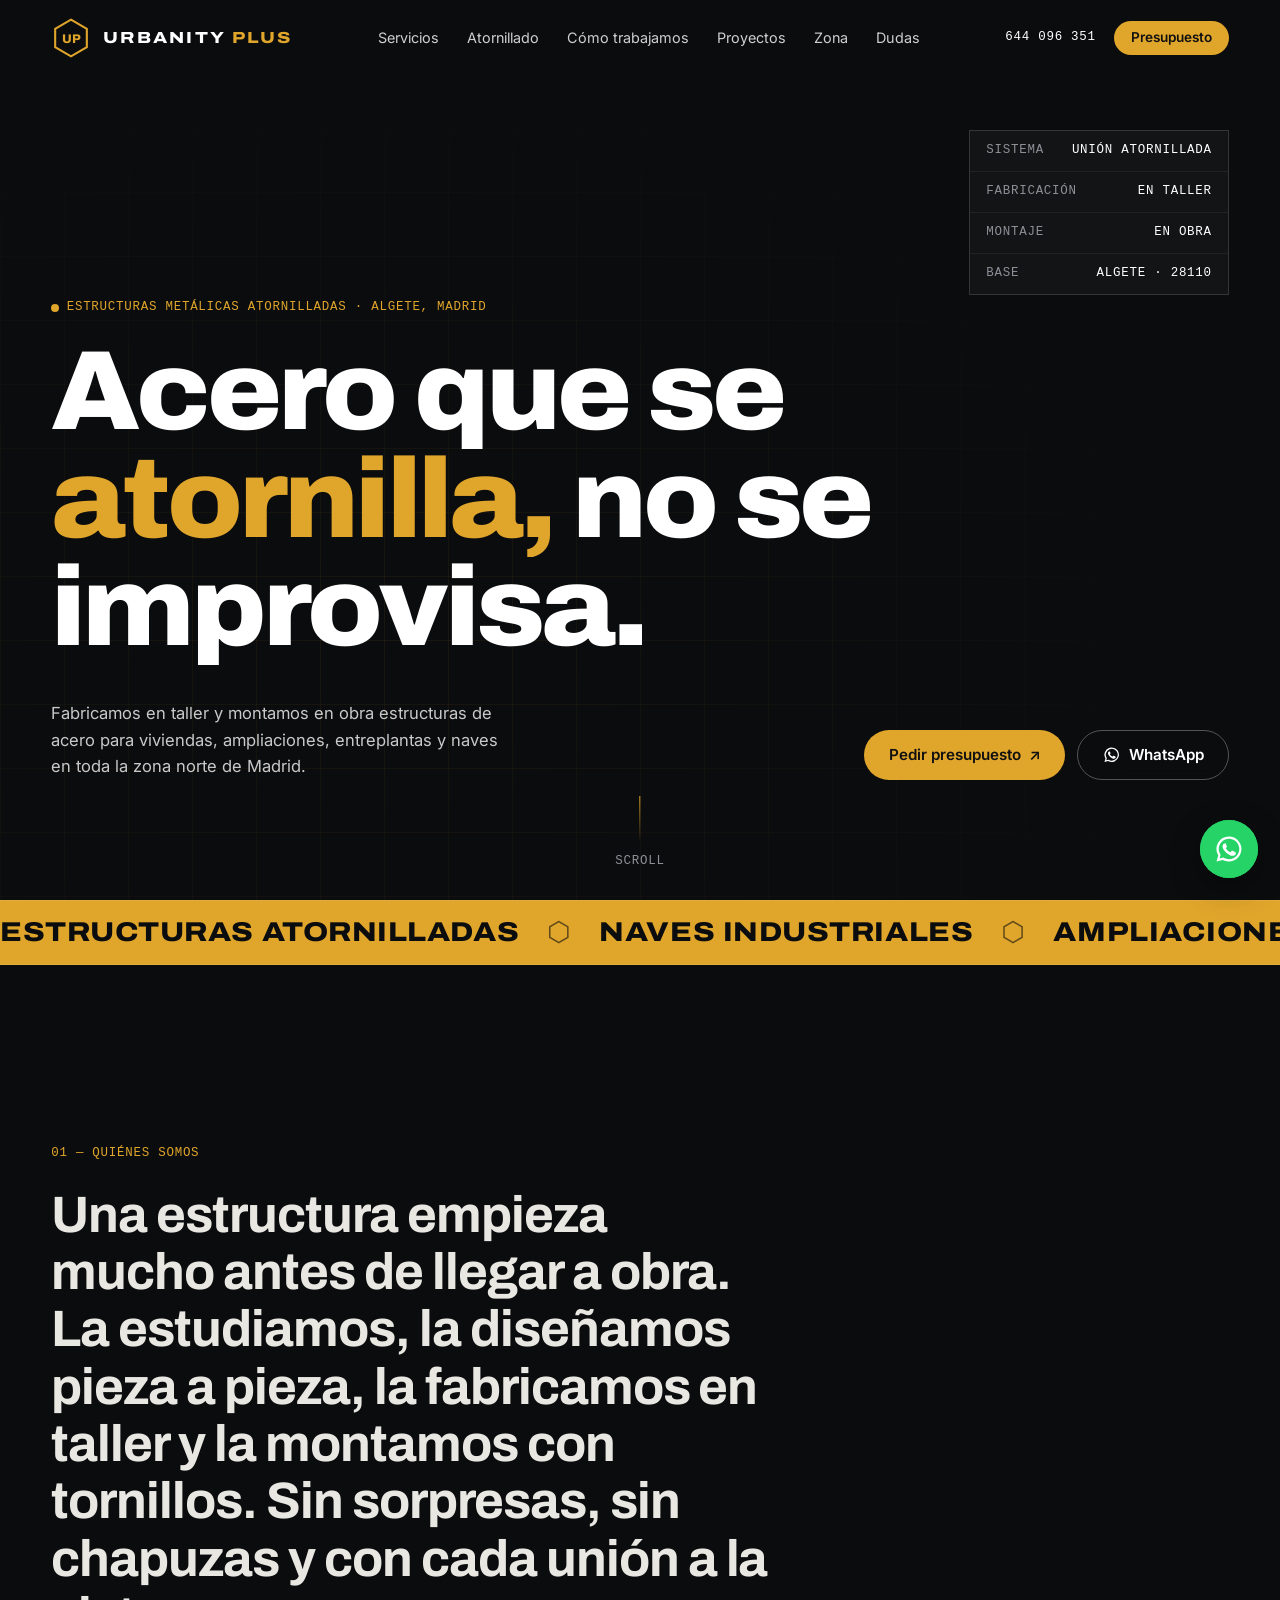
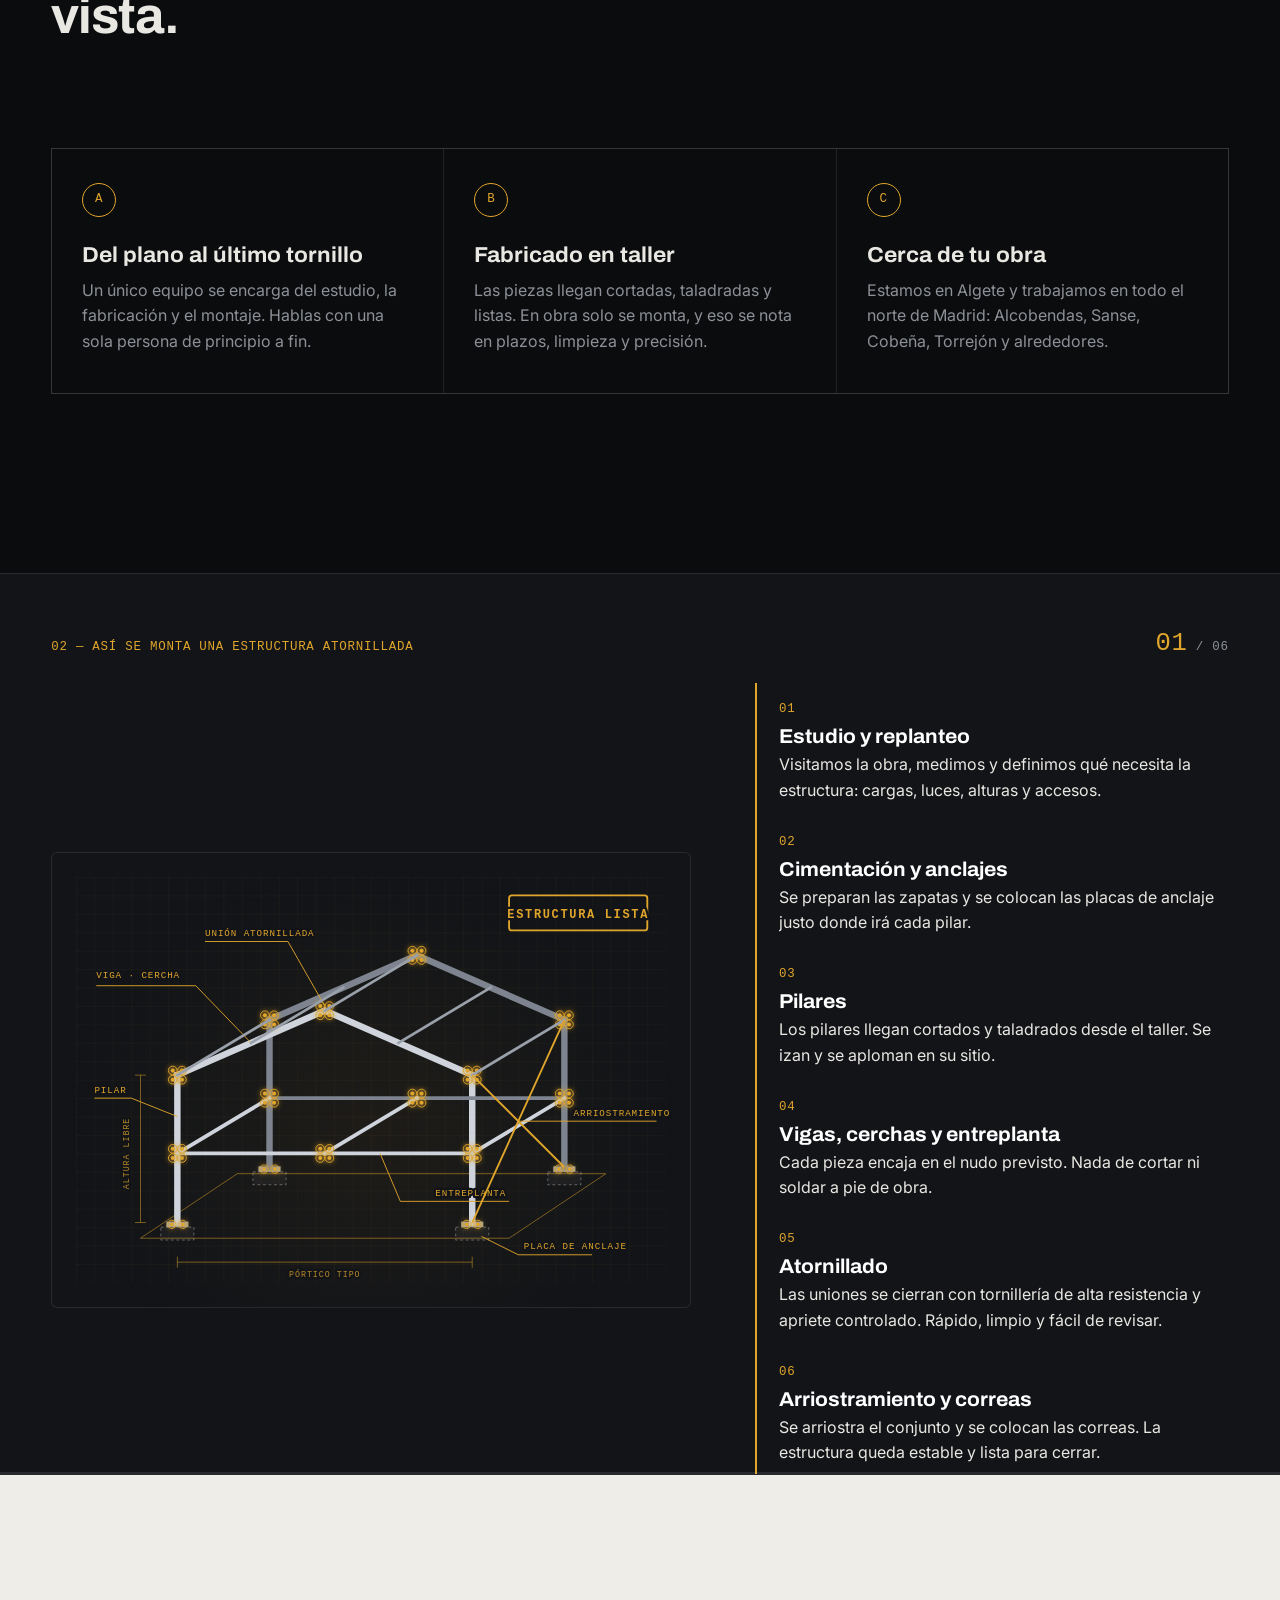
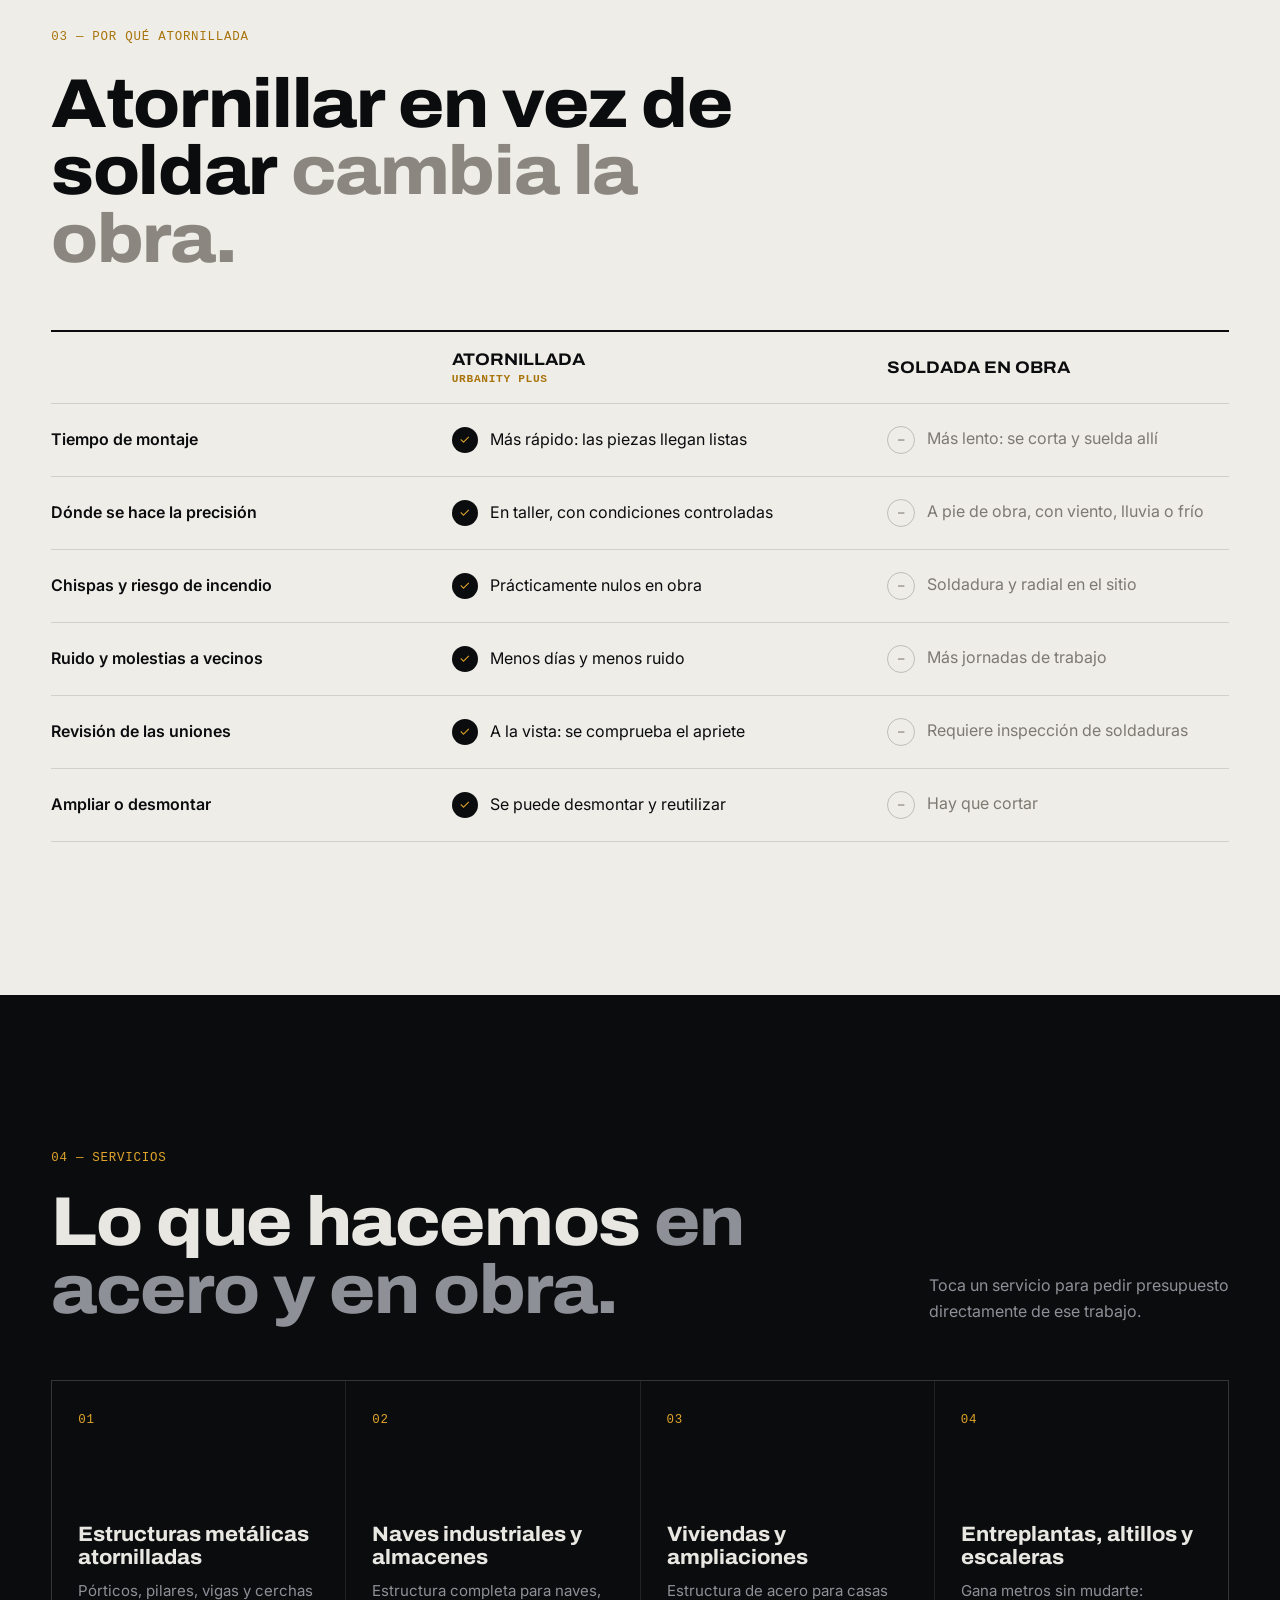
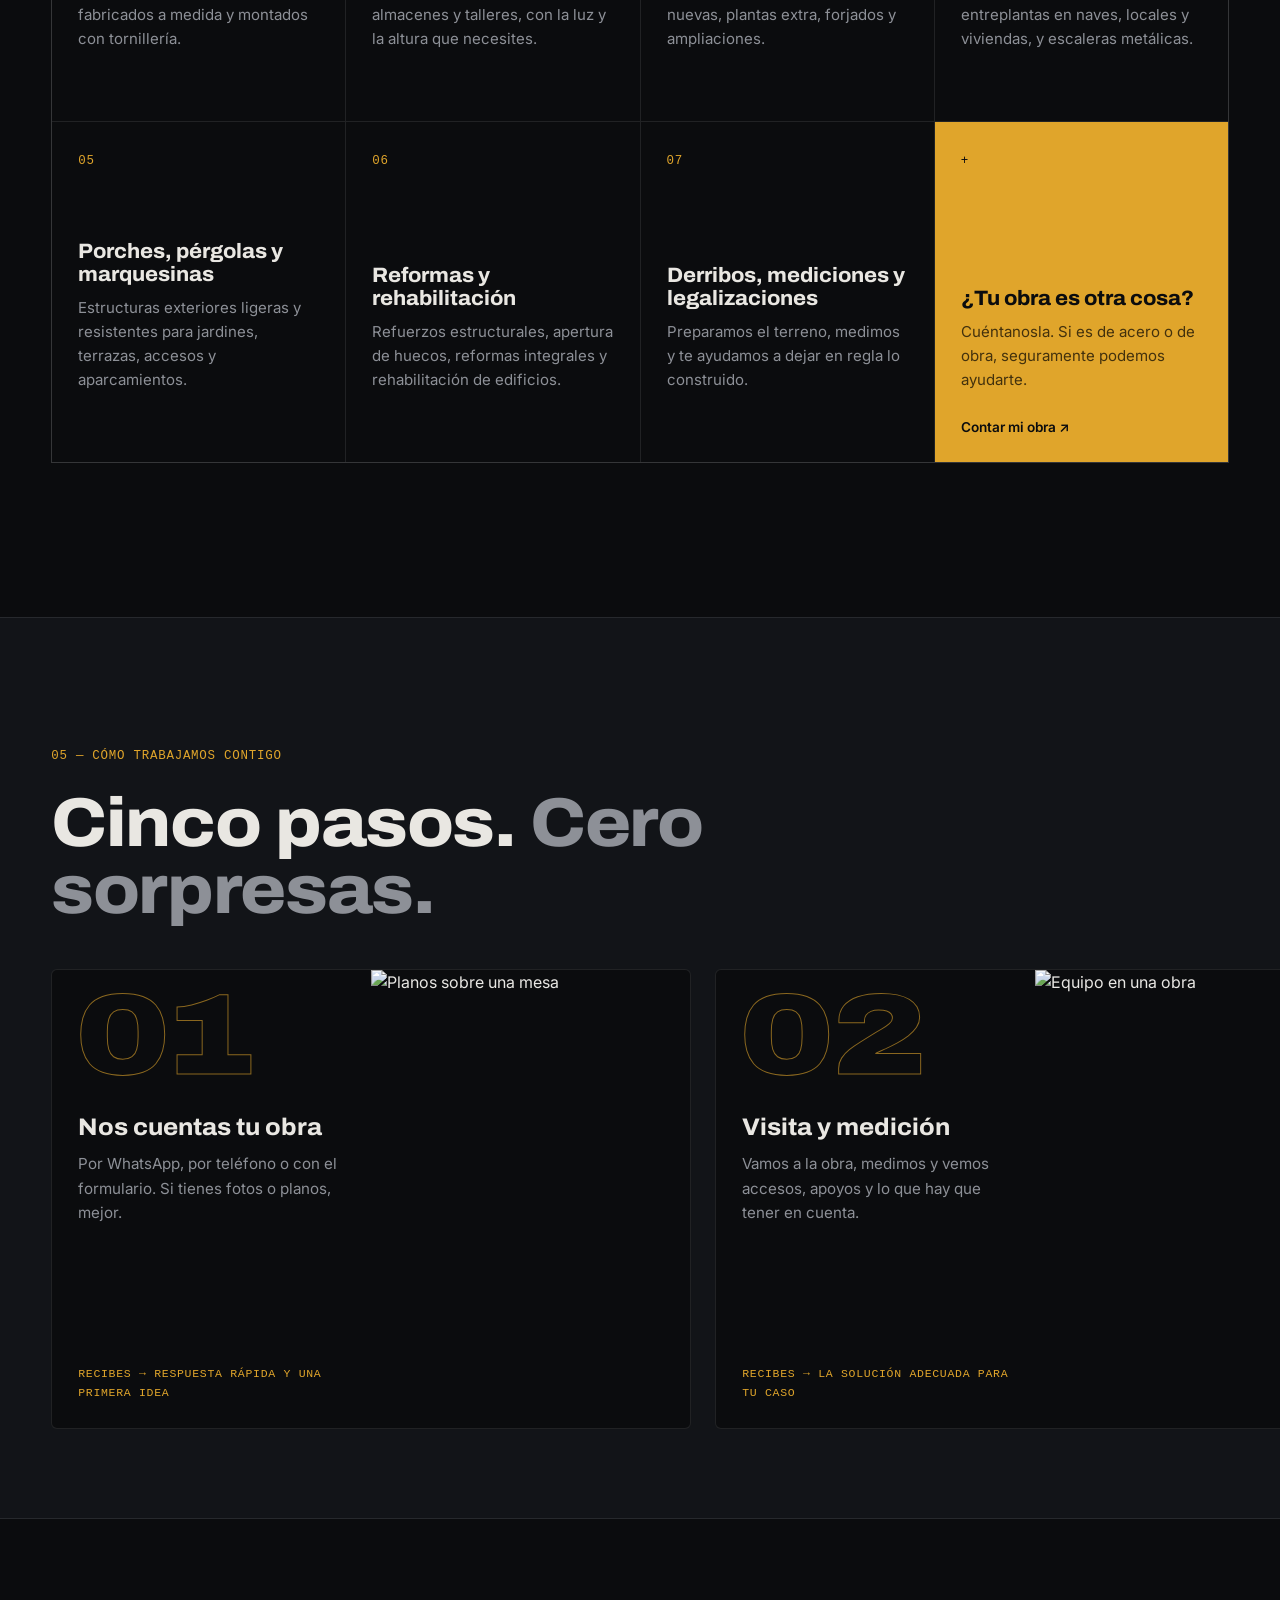
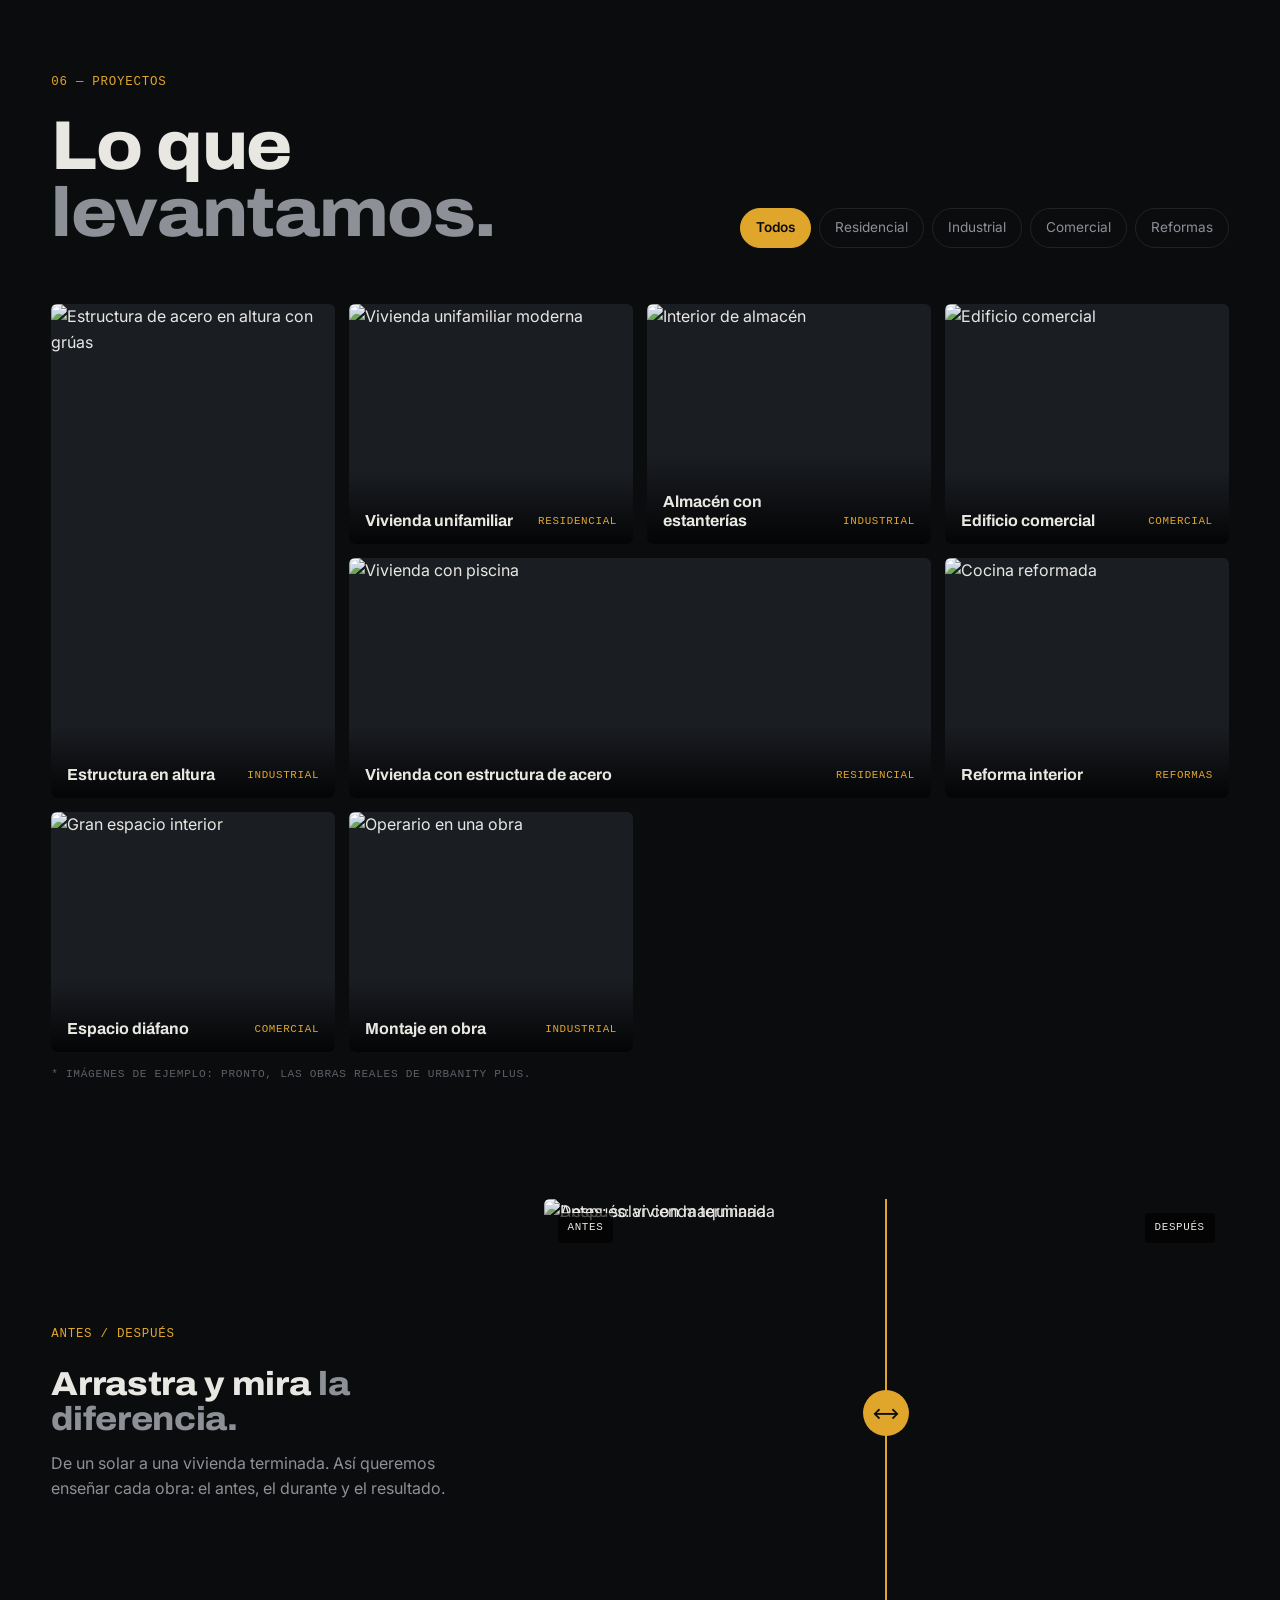
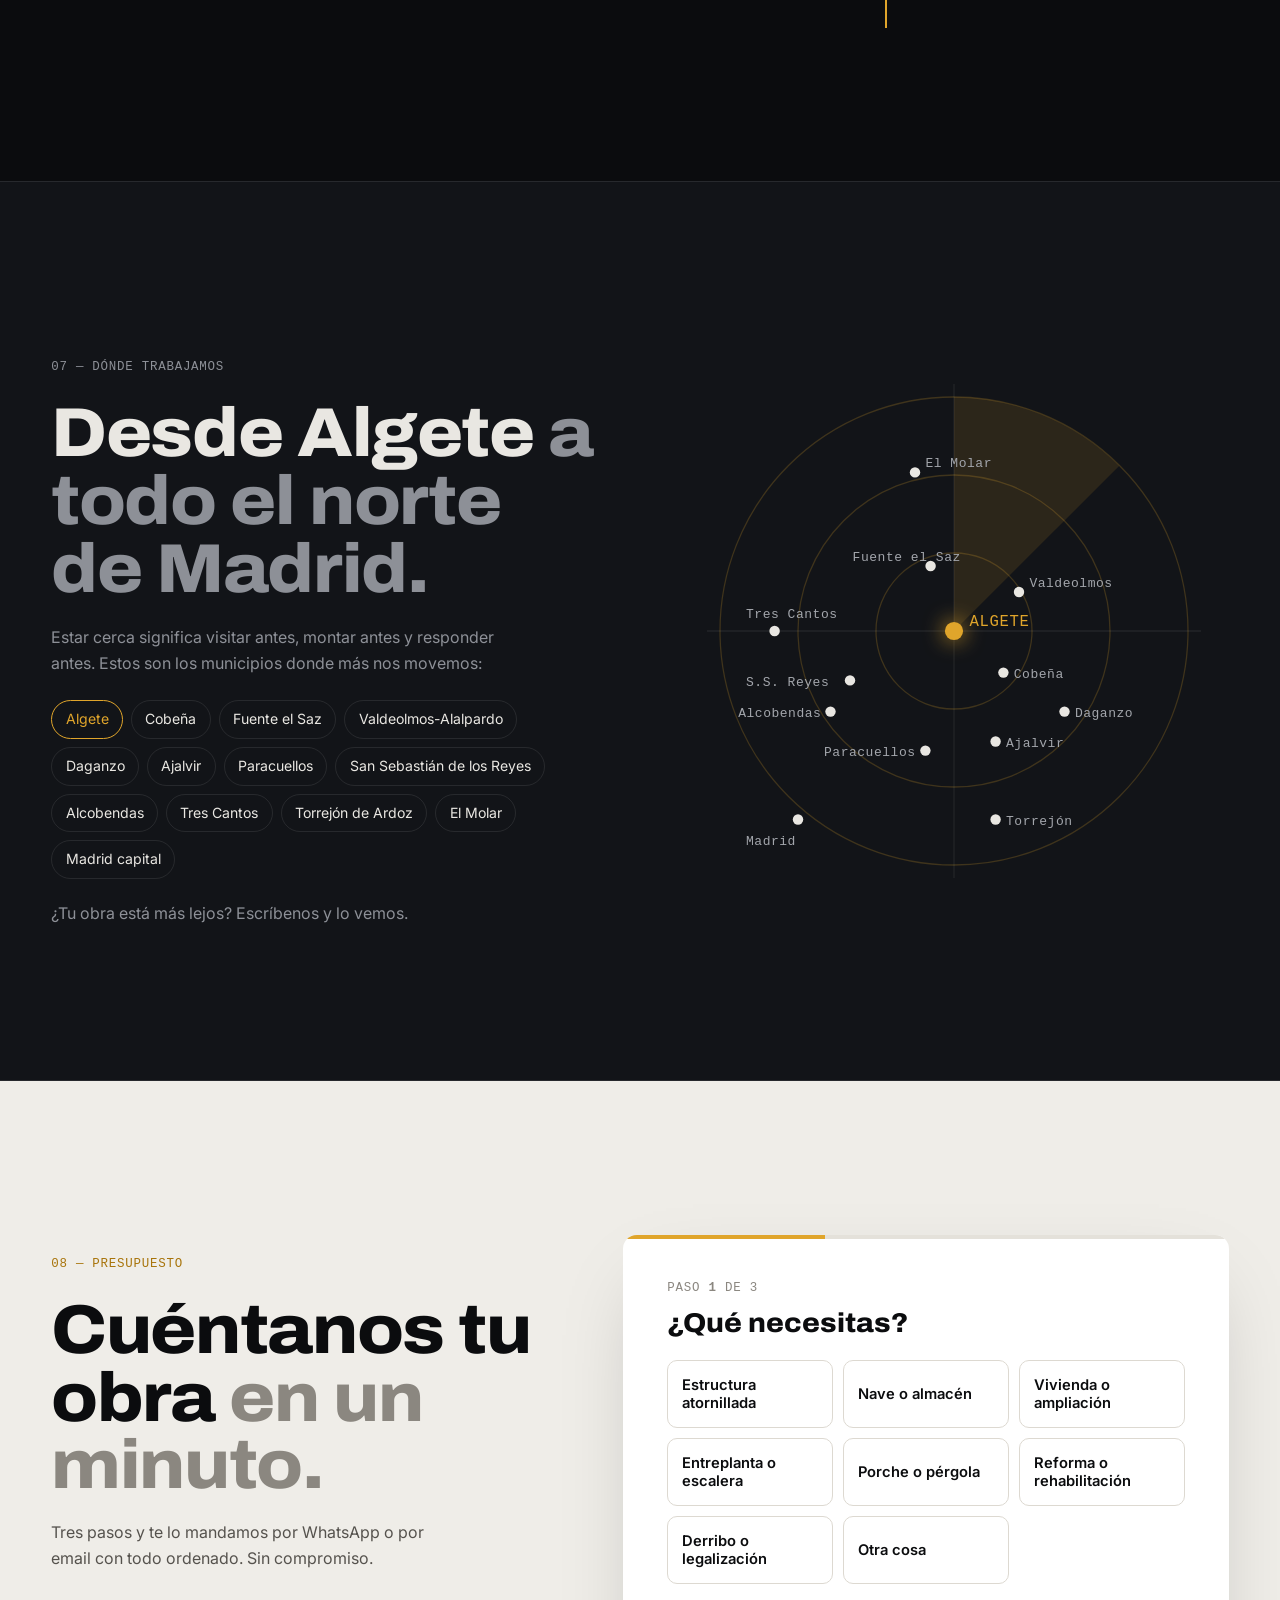
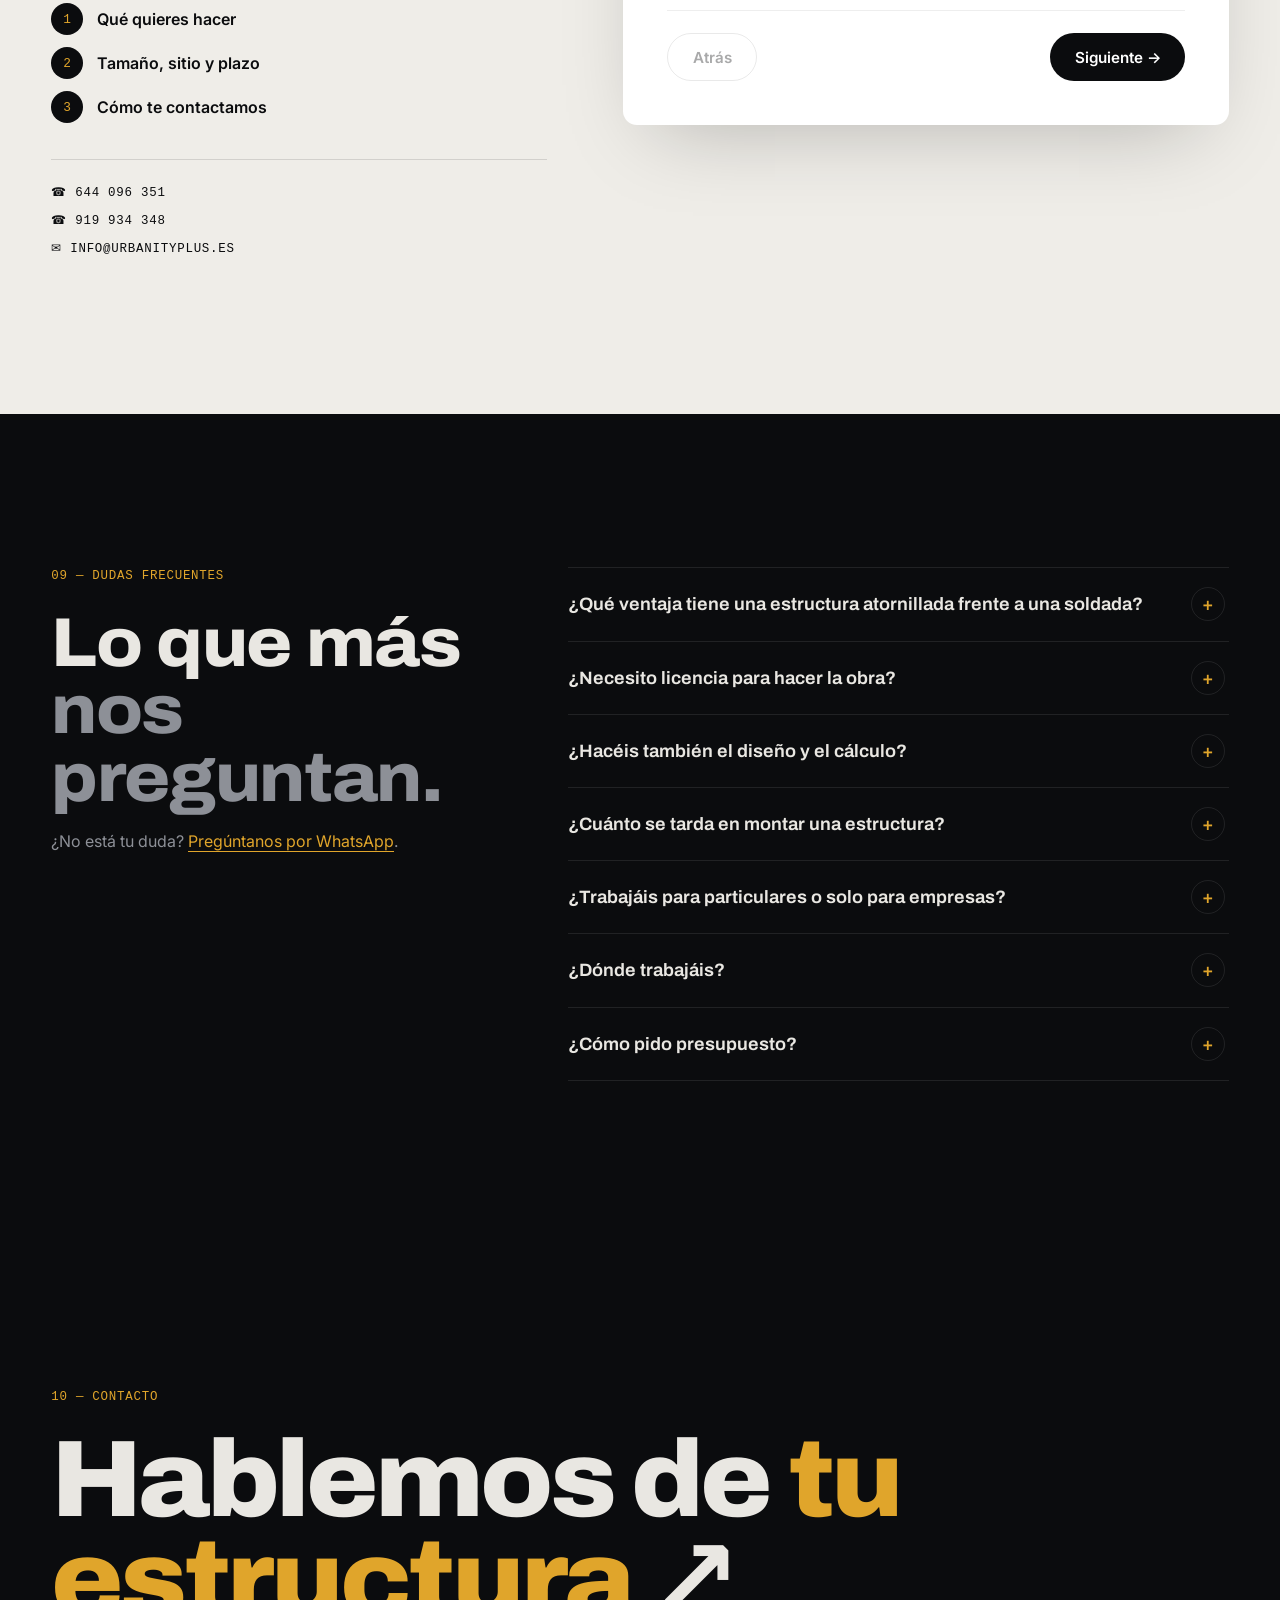
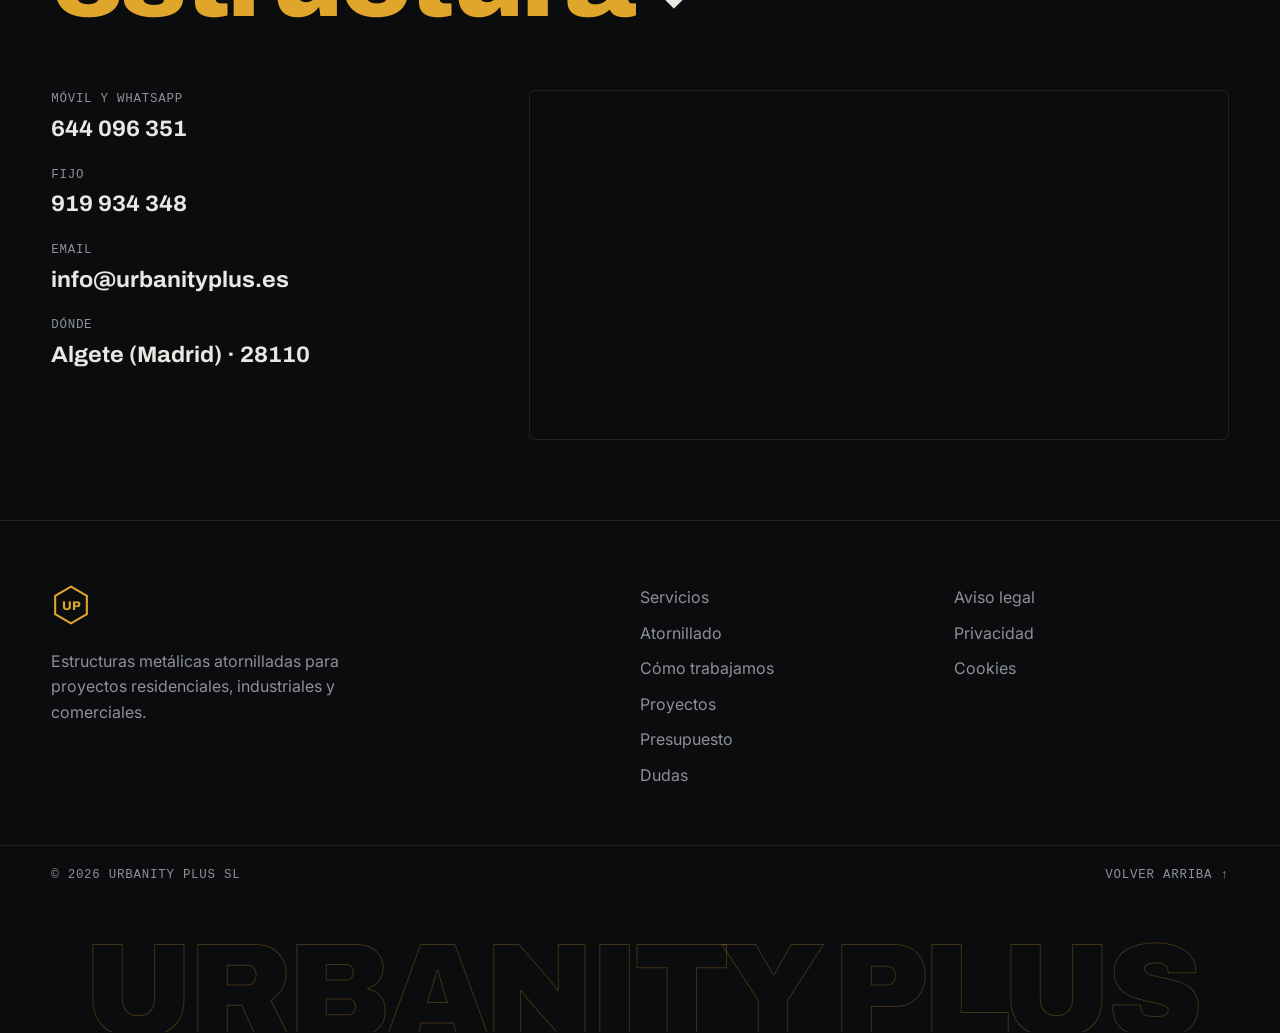
==== commit 2ef7022f: "Urbanity Plus: index.html" ====
--- a/index.html
+++ b/index.html
@@ -14,7 +14,7 @@
 <link rel="preconnect" href="https://fonts.googleapis.com">
 <link rel="preconnect" href="https://fonts.gstatic.com" crossorigin>
 <link href="https://fonts.googleapis.com/css2?family=Archivo:wdth,wght@62..125,300..900&family=Inter:wght@400;500;600&family=JetBrains+Mono:wght@400;500&display=swap" rel="stylesheet">
-<link rel="stylesheet" href="styles.css?v=5">
+<link rel="stylesheet" href="styles.css?v=6">
 <script type="application/ld+json">
 {
   "@context": "https://schema.org",
@@ -22,7 +22,7 @@
   "name": "Urbanity Plus",
   "legalName": "Urbanity Plus SL",
   "description": "Fabricación y montaje de estructuras metálicas atornilladas para proyectos residenciales, industriales y comerciales.",
-  "url": "https://www.urbanityplus.es",
+  "url": "https://urbanityplus.es",
   "telephone": "+34644096351",
   "email": "info@urbanityplus.es",
   "address": {"@type": "PostalAddress", "addressLocality": "Algete", "postalCode": "28110", "addressRegion": "Madrid", "addressCountry": "ES"},
@@ -440,7 +440,6 @@
           <label><input type="radio" name="tipo" value="Porche, pérgola o marquesina"><span>Porche o pérgola</span></label>
           <label><input type="radio" name="tipo" value="Reforma o rehabilitación"><span>Reforma o rehabilitación</span></label>
           <label><input type="radio" name="tipo" value="Derribo, medición o legalización"><span>Derribo o legalización</span></label>
-          <label><input type="radio" name="tipo" value="Vaciado o mudanza (Urbanity Move)"><span>Vaciado o mudanza</span></label>
           <label><input type="radio" name="tipo" value="Otro"><span>Otra cosa</span></label>
         </div>
         <p class="err" data-for="tipo">Elige una opción para seguir.</p>
@@ -520,21 +519,7 @@
       <details><summary>¿Trabajáis para particulares o solo para empresas?</summary><p>Para los dos: casas, ampliaciones, porches y entreplantas para particulares, y naves, locales y estructuras para empresas y promotoras.</p></details>
       <details><summary>¿Dónde trabajáis?</summary><p>Estamos en Algete y trabajamos en toda la zona norte de Madrid: Cobeña, Fuente el Saz, Alcobendas, San Sebastián de los Reyes, Torrejón, Tres Cantos, Madrid capital y alrededores.</p></details>
       <details><summary>¿Cómo pido presupuesto?</summary><p>Rellena el formulario de esta página, escríbenos por WhatsApp al 644 096 351 o llámanos. Si nos mandas fotos o planos, la primera respuesta será mucho más precisa.</p></details>
-      <details><summary>¿Hacéis también vaciados y mudanzas?</summary><p>Sí, con nuestra marca Urbanity Move: vaciado y limpieza de pisos, portes y mudanzas en la zona norte de Madrid.</p></details>
-    </div>
-  </div>
-</section>
-
-<!-- URBANITY MOVE -->
-<section class="move">
-  <div class="move__bg"><img src="https://images.unsplash.com/photo-1587293852726-70cdb56c2866?auto=format&fit=crop&w=1800&q=60" alt="" loading="lazy"></div>
-  <div class="wrap move__in">
-    <div>
-      <p class="eyebrow mono">También somos</p>
-      <h2 class="move__title">Urbanity <em>Move</em></h2>
-      <p>Vaciado y limpieza de pisos, portes y mudanzas. El mismo equipo, el mismo teléfono.</p>
-    </div>
-    <a class="btn btn--gold magnetic" href="https://wa.me/34644096351?text=Hola%2C%20quiero%20presupuesto%20de%20Urbanity%20Move%20(vaciado%20%2F%20mudanza)." target="_blank" rel="noopener">Pedir vaciado o mudanza ↗</a>
+    </div>
   </div>
 </section>
 
@@ -590,6 +575,6 @@
 
 <script src="https://cdnjs.cloudflare.com/ajax/libs/gsap/3.12.5/gsap.min.js"></script>
 <script src="https://cdnjs.cloudflare.com/ajax/libs/gsap/3.12.5/ScrollTrigger.min.js"></script>
-<script src="app.js?v=5"></script>
+<script src="app.js?v=6"></script>
 </body>
 </html>
--- a/styles.css
+++ b/styles.css
@@ -0,0 +1,431 @@
+:root{
+  --ink:#0b0c0e; --ink2:#121418; --ink3:#1a1d22; --line:rgba(255,255,255,.09);
+  --txt:#e9e7e2; --mute:#8d9097; --gold:#e0a52b; --gold2:#f3c35e;
+  --paper:#efede8; --paper2:#e4e1da; --pink:#0b0c0e;
+  --steel:#cfd4dc;
+  --f-d:"Archivo",system-ui,sans-serif; --f-b:"Inter",system-ui,sans-serif; --f-m:"JetBrains Mono",ui-monospace,monospace;
+  --pad:clamp(16px,4vw,56px); --r:6px;
+  --ease:cubic-bezier(.2,.7,.1,1);
+}
+*{box-sizing:border-box;margin:0;padding:0}
+html{scroll-behavior:smooth;-webkit-text-size-adjust:100%}
+body{background:var(--ink);color:var(--txt);font:400 16px/1.6 var(--f-b);overflow-x:hidden;-webkit-font-smoothing:antialiased}
+img{display:block;max-width:100%}
+a{color:inherit;text-decoration:none}
+button{font:inherit;color:inherit;background:none;border:0;cursor:pointer}
+::selection{background:var(--gold);color:var(--ink)}
+.wrap{width:100%;max-width:1320px;margin:0 auto;padding:0 var(--pad)}
+.mono{font-family:var(--f-m);font-size:.78rem;letter-spacing:.06em;text-transform:uppercase}
+.eyebrow{color:var(--gold);display:flex;align-items:center;gap:.6em;margin-bottom:1.4rem}
+.dot{width:8px;height:8px;border-radius:50%;background:var(--gold);box-shadow:0 0 0 0 rgba(224,165,43,.6);animation:ping 2s infinite}
+@keyframes ping{70%{box-shadow:0 0 0 10px rgba(224,165,43,0)}100%{box-shadow:0 0 0 0 rgba(224,165,43,0)}}
+.h2{font:800 clamp(2.1rem,5.4vw,4.6rem)/.98 var(--f-d);font-variation-settings:"wdth" 108;letter-spacing:-.02em;max-width:16ch}
+.h3{font:800 clamp(1.5rem,2.6vw,2.2rem)/1.05 var(--f-d);font-variation-settings:"wdth" 108;letter-spacing:-.01em}
+.muted{color:var(--mute)}
+.muted-p{color:var(--mute);margin-top:1rem}
+.muted-p a{color:var(--gold);border-bottom:1px solid}
+section{position:relative}
+:focus-visible{outline:2px solid var(--gold);outline-offset:3px}
+
+/* buttons */
+.btn{display:inline-flex;align-items:center;gap:.55em;padding:1em 1.6em;border-radius:100px;font:600 .95rem/1 var(--f-b);transition:background .3s,color .3s,border-color .3s,transform .3s var(--ease);white-space:nowrap}
+.btn--sm{padding:.75em 1.25em;font-size:.85rem}
+.btn--gold{background:var(--gold);color:#111}
+.btn--gold:hover{background:var(--gold2)}
+.btn--ghost{border:1px solid rgba(255,255,255,.3);color:#fff;backdrop-filter:blur(6px)}
+.btn--ghost:hover{border-color:#fff;background:rgba(255,255,255,.08)}
+.btn--dark{background:var(--ink);color:#fff}
+.btn--dark:hover{background:#000}
+.btn--line{border:1px solid rgba(0,0,0,.25);color:var(--ink)}
+.btn[disabled]{opacity:.35;pointer-events:none}
+.ico{width:1.15em;height:1.15em;fill:currentColor}
+.link{color:var(--ink);text-decoration:underline;margin-top:1rem;font-size:.9rem}
+
+/* loader */
+.loader{position:fixed;inset:0;z-index:100;background:var(--ink);display:grid;place-items:center;align-content:center;gap:18px;animation:loaderOut .6s 2.6s forwards}
+.loader__bolt{width:84px;height:84px;fill:none;stroke:var(--gold);stroke-width:4;animation:spin 1.1s var(--ease) infinite}
+.loader__bolt circle{stroke-dasharray:4 5}
+.loader__txt{color:var(--mute)}
+.loader__pct{color:var(--gold);margin-left:.6em}
+@keyframes spin{to{transform:rotate(60deg)}}
+@keyframes loaderOut{to{opacity:0;visibility:hidden}}
+.loaded .loader{animation:loaderOut .5s forwards}
+
+.progress{position:fixed;top:0;left:0;right:0;height:3px;z-index:60;pointer-events:none}
+.progress span{display:block;height:100%;width:100%;background:var(--gold);transform-origin:0 50%;transform:scaleX(0)}
+
+/* header */
+.hdr{position:fixed;top:0;left:0;right:0;z-index:50;display:flex;align-items:center;justify-content:space-between;gap:20px;padding:18px var(--pad);transition:background .4s,padding .4s,transform .45s var(--ease),border-color .4s;border-bottom:1px solid transparent}
+.hdr.is-solid{background:rgba(11,12,14,.82);backdrop-filter:blur(14px);padding-top:12px;padding-bottom:12px;border-color:var(--line)}
+.hdr.is-hidden{transform:translateY(-110%)}
+.brand{display:flex;align-items:center;gap:12px;color:#fff}
+.brand__mark{width:40px;height:40px;color:var(--gold);transition:transform .6s var(--ease)}
+.brand:hover .brand__mark{transform:rotate(60deg)}
+.brand__name{font:800 1rem/1 var(--f-d);font-variation-settings:"wdth" 120;letter-spacing:.14em}
+.brand__name b{color:var(--gold);font-weight:800;margin-left:.35em}
+.nav{display:flex;gap:28px}
+.nav a{font-size:.9rem;color:#cfcfcf;position:relative;padding:4px 0}
+.nav a::after{content:"";position:absolute;left:0;bottom:-2px;width:100%;height:1px;background:var(--gold);transform:scaleX(0);transform-origin:right;transition:transform .4s var(--ease)}
+.nav a:hover,.nav a.is-active{color:#fff}
+.nav a:hover::after,.nav a.is-active::after{transform:scaleX(1);transform-origin:left}
+.hdr__cta{display:flex;align-items:center;gap:18px}
+.hdr__tel{color:#fff}
+.hdr__tel:hover{color:var(--gold)}
+.burger{display:none;width:44px;height:44px;position:relative;border:1px solid var(--line);border-radius:50%}
+.burger span{position:absolute;left:12px;right:12px;height:2px;background:#fff;transition:transform .4s var(--ease),top .4s}
+.burger span:first-child{top:17px}.burger span:last-child{top:25px}
+.menu-open .burger span:first-child{top:21px;transform:rotate(45deg)}
+.menu-open .burger span:last-child{top:21px;transform:rotate(-45deg)}
+.menu{position:fixed;inset:0;z-index:45;background:var(--ink);display:flex;flex-direction:column;justify-content:center;padding:90px var(--pad) 40px;clip-path:circle(0 at calc(100% - 40px) 40px);transition:clip-path .7s var(--ease);visibility:hidden}
+.menu-open .menu{clip-path:circle(150% at calc(100% - 40px) 40px);visibility:visible}
+.menu nav{display:flex;flex-direction:column;gap:6px}
+.menu nav a{font:800 clamp(2rem,9vw,3.4rem)/1.1 var(--f-d);font-variation-settings:"wdth" 110;display:flex;align-items:baseline;gap:14px}
+.menu nav a i{font-style:normal;color:var(--gold);font-size:.75rem}
+.menu__foot{margin-top:auto;display:flex;flex-direction:column;gap:8px;color:var(--mute)}
+
+/* hero */
+.hero{min-height:100svh;display:flex;align-items:flex-end;padding:140px 0 120px;overflow:hidden;isolation:isolate}
+.hero__bg{position:absolute;inset:0;z-index:-2}
+.hero__bg img{width:100%;height:100%;object-fit:cover;filter:grayscale(1) contrast(1.15) brightness(.55);transform:scale(1.12)}
+.hero::before{content:"";position:absolute;inset:0;z-index:-1;background:linear-gradient(180deg,rgba(11,12,14,.55) 0%,rgba(11,12,14,.25) 40%,rgba(11,12,14,.95) 100%),linear-gradient(90deg,rgba(11,12,14,.85),transparent 70%)}
+.hero__grid{position:absolute;inset:0;z-index:-1;background-image:linear-gradient(rgba(224,165,43,.07) 1px,transparent 1px),linear-gradient(90deg,rgba(224,165,43,.07) 1px,transparent 1px);background-size:64px 64px;mask-image:radial-gradient(ellipse at 30% 70%,#000 0%,transparent 70%)}
+.hero__title{font:850 clamp(2.6rem,min(8.8vw,13.5vh),8.4rem)/.9 var(--f-d);font-variation-settings:"wdth" 104;letter-spacing:-.035em;color:#fff;margin-bottom:2.2rem}
+.hero__title .ln{display:block;overflow:hidden;padding-bottom:.06em}
+.hero__title .ln>span{display:inline-block}
+.hero__title em{font-style:normal;color:var(--gold)}
+.hero__row{display:flex;flex-wrap:wrap;align-items:flex-end;justify-content:space-between;gap:28px}
+.hero__sub{max-width:46ch;color:#c9c9c9;font-size:clamp(1rem,1.3vw,1.15rem)}
+.hero__btns{display:flex;flex-wrap:wrap;gap:12px}
+.hero__spec{position:absolute;right:var(--pad);top:130px;display:grid;gap:1px;background:var(--line);border:1px solid var(--line);backdrop-filter:blur(8px)}
+.hero__spec div{display:flex;justify-content:space-between;gap:28px;padding:10px 16px;background:rgba(11,12,14,.6)}
+.hero__spec span{color:var(--mute)}
+.hero__spec b{color:#fff;font-weight:500}
+.scroll-cue{position:absolute;left:50%;bottom:28px;transform:translateX(-50%);display:flex;flex-direction:column;align-items:center;gap:10px;color:var(--mute)}
+.scroll-cue span{width:1px;height:46px;background:linear-gradient(var(--gold),transparent);animation:cue 2s infinite}
+@keyframes cue{0%{transform:scaleY(0);transform-origin:top}50%{transform:scaleY(1);transform-origin:top}51%{transform-origin:bottom}100%{transform:scaleY(0);transform-origin:bottom}}
+
+/* marquee */
+.marquee{border-block:1px solid var(--line);overflow:hidden;background:var(--gold);color:var(--ink)}
+.marquee__track{display:flex;width:max-content;gap:28px;padding:18px 0;animation:marq 38s linear infinite;font:800 clamp(1.1rem,2.2vw,1.7rem)/1 var(--f-d);font-variation-settings:"wdth" 115;text-transform:uppercase;letter-spacing:.02em}
+.marquee__track i{font-style:normal;opacity:.6}
+@keyframes marq{to{transform:translateX(-50%)}}
+
+/* intro */
+.intro{padding:clamp(90px,14vw,180px) var(--pad)}
+.intro__big{font:700 clamp(1.7rem,4vw,3.5rem)/1.12 var(--f-d);font-variation-settings:"wdth" 100;letter-spacing:-.02em;max-width:24ch}
+.intro__big .w{opacity:1}
+.intro__cols{display:grid;grid-template-columns:repeat(3,1fr);gap:1px;background:var(--line);border:1px solid var(--line);margin-top:clamp(60px,8vw,110px)}
+.intro__card{background:var(--ink);padding:34px 30px 38px;transition:background .4s}
+.intro__card:hover{background:var(--ink2)}
+.intro__card span{color:var(--gold);display:inline-grid;place-items:center;width:34px;height:34px;border:1px solid var(--gold);border-radius:50%;margin-bottom:26px}
+.intro__card h3{font:700 1.35rem/1.15 var(--f-d);font-variation-settings:"wdth" 105;margin-bottom:10px}
+.intro__card p{color:var(--mute)}
+
+/* assembly */
+.assembly{background:var(--ink2);border-block:1px solid var(--line)}
+.assembly__stage{height:100svh;min-height:520px;display:flex;flex-direction:column;justify-content:center;gap:clamp(10px,2vh,24px);padding:clamp(70px,10vh,100px) 0 clamp(20px,4vh,50px);position:relative;overflow:hidden}
+.assembly__svgwrap{display:flex;justify-content:center}
+.frame{max-height:calc(100svh - 190px)}
+.assembly__head{display:flex;justify-content:space-between;align-items:baseline;gap:16px}
+.assembly__head .eyebrow{margin-bottom:0}
+.assembly__count{flex:none;white-space:nowrap}
+.assembly__count{color:var(--mute)}
+.assembly__num{color:var(--gold);font-size:1.6rem;font-weight:500}
+.assembly__body{display:grid;grid-template-columns:1.35fr 1fr;gap:clamp(24px,5vw,80px);align-items:center}
+.assembly__svgwrap{background:radial-gradient(ellipse at 50% 60%,rgba(224,165,43,.06),transparent 70%);border:1px solid var(--line);border-radius:var(--r);padding:clamp(8px,2vw,24px)}
+.frame{width:100%;height:auto;overflow:visible}
+.frame .draw{fill:none;stroke-dasharray:1;stroke-dashoffset:0}
+.frame .dim{stroke:rgba(224,165,43,.55);stroke-width:1;stroke-dasharray:1}
+.frame .lbl{font:500 9px var(--f-m);fill:rgba(224,165,43,.8);letter-spacing:.12em}
+.frame .steel{stroke:var(--steel);stroke-width:7;stroke-linecap:square}
+.frame .steel.back{stroke:#7d848f}
+.frame .steel.sec{stroke-width:4}
+.frame .steel.thin{stroke-width:3;stroke:#9aa1ab}
+.frame .brace{stroke:var(--gold);stroke-width:2;stroke-dasharray:1}
+.frame .found{fill:rgba(255,255,255,.04);stroke:rgba(255,255,255,.35);stroke-width:1;stroke-dasharray:3 3}
+.frame .plate{fill:#9aa3ad}
+.frame .bolt{fill:var(--gold)}
+.frame .bolt-ring{fill:none;stroke:var(--gold);stroke-width:1}
+.frame .callout path{fill:none;stroke:var(--gold);stroke-width:1}
+.frame .callout text{font:500 10px var(--f-m);fill:var(--gold);letter-spacing:.1em}
+.frame text{paint-order:stroke;stroke:#121418;stroke-width:5px;stroke-linejoin:round}
+.frame .stamp rect{fill:none;stroke:var(--gold);stroke-width:2}
+.frame .stamp text{font:700 13px var(--f-m);fill:var(--gold);letter-spacing:.14em}
+.assembly__steps{list-style:none;position:relative;min-height:240px}
+.assembly__steps li{padding:clamp(6px,1.3vh,16px) 0 clamp(6px,1.3vh,16px) 22px;border-left:2px solid var(--line);color:var(--mute);transition:color .4s,border-color .4s}
+.assembly__steps li span{color:inherit}
+.assembly__steps li h3{font:700 1.25rem/1.2 var(--f-d);font-variation-settings:"wdth" 105;color:#666a71;transition:color .4s;margin:4px 0}
+.assembly__steps li p{max-height:0;overflow:hidden;opacity:0;transition:max-height .5s var(--ease),opacity .4s}
+.assembly__steps li.is-on{border-color:var(--gold);color:var(--txt)}
+.assembly__steps li.is-on span{color:var(--gold)}
+.assembly__steps li.is-on h3{color:#fff}
+.assembly__steps li.is-on p{max-height:9em;opacity:1}
+.assembly__bar{position:absolute;left:0;right:0;bottom:0;height:2px;background:var(--line)}
+.assembly__bar span{display:block;height:100%;background:var(--gold);transform-origin:0;transform:scaleX(0)}
+.no-anim .assembly__steps li p{max-height:none;opacity:1}
+
+/* paper sections */
+.paper{background:var(--paper);color:var(--ink)}
+.paper .muted{color:#8b8780}
+.paper .eyebrow{color:#a8740b}
+
+/* versus */
+.versus{padding:clamp(90px,12vw,160px) 0}
+.versus__table{margin-top:56px;border-top:2px solid var(--ink)}
+.vrow{display:grid;grid-template-columns:1.1fr 1.2fr 1fr;gap:24px;padding:22px 0;border-bottom:1px solid rgba(0,0,0,.12);align-items:center}
+.vrow--head{font:700 1.05rem var(--f-d);font-variation-settings:"wdth" 110;text-transform:uppercase;padding:18px 0}
+.vrow--head small{display:block;color:#a8740b;font-size:.7rem;margin-top:4px}
+.vrow [role=rowheader]{font-weight:600}
+.vrow .ok,.vrow .ko{display:flex;gap:12px;align-items:flex-start}
+.vrow .ok::before{content:"✓";flex:none;width:26px;height:26px;border-radius:50%;background:var(--ink);color:var(--gold);display:grid;place-items:center;font-size:.8rem}
+.vrow .ko{color:#7d7973}
+.vrow .ko::before{content:"–";flex:none;width:26px;height:26px;border-radius:50%;border:1px solid rgba(0,0,0,.2);display:grid;place-items:center;font-size:.8rem}
+.vcol-up{position:relative}
+
+/* services */
+.services{padding:clamp(90px,12vw,160px) 0}
+.sec-head{display:grid;grid-template-columns:1fr auto;align-items:end;gap:20px 40px;margin-bottom:56px}
+.sec-head .eyebrow{grid-column:1/-1;margin-bottom:0}
+.sec-head__p{color:var(--mute);max-width:30ch}
+.svc{display:grid;grid-template-columns:repeat(4,1fr);gap:1px;background:var(--line);border:1px solid var(--line)}
+.svc__item{position:relative;background:var(--ink);padding:30px 26px 70px;min-height:340px;overflow:hidden;isolation:isolate;display:flex;flex-direction:column;transition:color .4s}
+.svc__item img{position:absolute;inset:0;width:100%;height:100%;object-fit:cover;z-index:-2;opacity:0;transform:scale(1.15);filter:grayscale(.4) brightness(.45);transition:opacity .6s var(--ease),transform .9s var(--ease)}
+.svc__item::after{content:"";position:absolute;inset:0;z-index:-1;background:linear-gradient(transparent 30%,rgba(11,12,14,.9))}
+.svc__item:hover img,.svc__item:focus-visible img{opacity:1;transform:scale(1)}
+.svc__n{color:var(--gold);margin-bottom:auto}
+.svc__item h3{font:750 1.3rem/1.12 var(--f-d);font-variation-settings:"wdth" 104;margin:60px 0 10px}
+.svc__item p{color:var(--mute);font-size:.94rem;transition:color .4s}
+.svc__item:hover p{color:#ddd}
+.svc__go{position:absolute;left:26px;bottom:24px;font-size:.85rem;font-weight:600;color:var(--gold);transform:translateY(8px);opacity:.0;transition:all .4s var(--ease)}
+.svc__item:hover .svc__go{opacity:1;transform:none}
+.svc__item--cta{background:var(--gold);color:var(--ink)}
+.svc__item--cta .svc__n,.svc__item--cta .svc__go{color:var(--ink);opacity:1;transform:none}
+.svc__item--cta p{color:rgba(0,0,0,.7)}
+.svc__item--cta:hover p{color:#000}
+.svc__item--cta::after{display:none}
+
+/* process */
+.process{background:var(--ink2);border-block:1px solid var(--line);overflow:hidden}
+.process__pin{min-height:100svh;display:flex;flex-direction:column;justify-content:center;padding:100px 0 60px;gap:44px}
+.process__track{display:flex;gap:24px;padding:0 var(--pad);width:max-content}
+.pcard{position:relative;width:min(78vw,640px);height:clamp(300px,calc(100svh - 290px),460px);display:grid;grid-template-columns:1fr 1fr;border:1px solid var(--line);border-radius:var(--r);overflow:hidden;background:var(--ink)}
+.pcard__n{position:absolute;left:24px;top:8px;font:900 clamp(5rem,9vw,8rem)/1 var(--f-d);font-variation-settings:"wdth" 125;color:transparent;-webkit-text-stroke:1px rgba(224,165,43,.6)}
+.pcard__txt{padding:clamp(130px,16vh,170px) 26px 26px;display:flex;flex-direction:column;gap:12px}
+.pcard__txt h3{font:750 1.5rem/1.1 var(--f-d);font-variation-settings:"wdth" 105}
+.pcard__txt p{color:var(--mute);font-size:.95rem}
+.pcard__get{margin-top:auto;color:var(--gold)!important;font-size:.72rem!important}
+.pcard img{width:100%;height:100%;object-fit:cover;filter:grayscale(.3)}
+
+/* projects */
+.projects{padding:clamp(90px,12vw,160px) 0}
+.filters{display:flex;flex-wrap:wrap;gap:8px}
+.filters button{padding:.6em 1.1em;border:1px solid var(--line);border-radius:100px;font-size:.85rem;color:var(--mute);transition:all .3s}
+.filters button:hover{color:#fff;border-color:#555}
+.filters button.is-on{background:var(--gold);border-color:var(--gold);color:var(--ink);font-weight:600}
+.pgrid{display:grid;grid-template-columns:repeat(4,1fr);grid-auto-rows:240px;gap:14px;grid-auto-flow:dense}
+.pitem{position:relative;overflow:hidden;border-radius:var(--r);cursor:zoom-in;background:var(--ink3);transition:opacity .4s,transform .4s}
+.pitem--tall{grid-row:span 2}
+.pitem--wide{grid-column:span 2}
+.pitem img{width:100%;height:100%;object-fit:cover;transition:transform 1s var(--ease),filter .6s;filter:grayscale(.35)}
+.pitem:hover img{transform:scale(1.06);filter:grayscale(0)}
+.pitem figcaption{position:absolute;left:0;right:0;bottom:0;padding:40px 16px 14px;background:linear-gradient(transparent,rgba(0,0,0,.85));display:flex;justify-content:space-between;align-items:flex-end;gap:10px}
+.pitem figcaption b{font:700 1rem/1.2 var(--f-d)}
+.pitem figcaption span{color:var(--gold);font-size:.68rem}
+.pitem.is-out{display:none}
+.note{color:#5d6067;margin-top:14px;font-size:.7rem}
+.ba{display:grid;grid-template-columns:1fr 1.6fr;gap:clamp(24px,5vw,70px);align-items:center;margin-top:clamp(70px,9vw,120px)}
+.ba__txt p:not(.eyebrow){color:var(--mute);margin-top:14px}
+.ba__box{position:relative;aspect-ratio:16/10;border-radius:var(--r);overflow:hidden;user-select:none}
+.ba__box>img,.ba__before img{position:absolute;inset:0;width:100%;height:100%;object-fit:cover}
+.ba__before{position:absolute;inset:0;clip-path:inset(0 calc(100% - var(--pos)) 0 0)}
+.ba__before img{filter:grayscale(.6)}
+.ba__handle{position:absolute;top:0;bottom:0;left:var(--pos);width:2px;background:var(--gold);transform:translateX(-1px);pointer-events:none}
+.ba__handle i{position:absolute;top:50%;left:50%;transform:translate(-50%,-50%);width:46px;height:46px;border-radius:50%;background:var(--gold);color:var(--ink);display:grid;place-items:center;font-style:normal;font-weight:700}
+.ba__box input{position:absolute;inset:0;width:100%;height:100%;opacity:0;cursor:ew-resize}
+.ba__tag{position:absolute;top:14px;padding:6px 10px;background:rgba(0,0,0,.65);border-radius:4px;font-size:.68rem}
+.ba__tag--l{left:14px}.ba__tag--r{right:14px}
+
+/* zone */
+.zone{padding:clamp(90px,12vw,160px) 0;background:var(--ink2);border-block:1px solid var(--line);overflow:hidden}
+.zone__in{display:grid;grid-template-columns:1fr 1fr;gap:clamp(30px,6vw,90px);align-items:center}
+.zone__txt>p{color:var(--mute);margin-top:22px;max-width:46ch}
+.chips{list-style:none;display:flex;flex-wrap:wrap;gap:8px;margin-top:24px}
+.chips li{padding:.5em .95em;border:1px solid var(--line);border-radius:100px;font-size:.88rem;transition:all .3s}
+.chips li:first-child{border-color:var(--gold);color:var(--gold)}
+.chips li:hover{border-color:var(--gold);color:#fff}
+.radar svg{width:100%;max-width:520px;margin:0 auto;display:block;overflow:visible}
+.radar circle{fill:none;stroke:rgba(224,165,43,.22);stroke-width:1}
+.radar .ax{stroke:rgba(255,255,255,.07)}
+.radar .sweep{transform-origin:200px 200px;animation:sweep 6s linear infinite}
+.radar .sweep path{fill:url(#none);fill:rgba(224,165,43,.12);stroke:none}
+@keyframes sweep{to{transform:rotate(360deg)}}
+.radar .pts circle{fill:var(--txt);stroke:none}
+.radar .pts circle.home{fill:var(--gold);filter:drop-shadow(0 0 8px var(--gold))}
+.radar .pts text{font:500 10px var(--f-m);fill:#a3a6ac;letter-spacing:.04em}
+.radar .pts text:nth-of-type(1){fill:var(--gold);font-size:12px}
+
+/* quote */
+.quote{padding:clamp(90px,12vw,160px) 0}
+.quote__in{display:grid;grid-template-columns:.9fr 1.1fr;gap:clamp(30px,6vw,90px);align-items:start}
+.quote__side>p{color:#55524d;margin-top:20px;max-width:40ch}
+.quote__list{list-style:none;margin-top:32px;display:grid;gap:12px}
+.quote__list li{display:flex;align-items:center;gap:14px;font-weight:600}
+.quote__list b{width:32px;height:32px;border-radius:50%;background:var(--ink);color:var(--gold);display:grid;place-items:center;font:500 .8rem var(--f-m)}
+.quote__direct{display:flex;flex-direction:column;gap:8px;margin-top:36px;padding-top:24px;border-top:1px solid rgba(0,0,0,.12)}
+.quote__direct a:hover{color:#a8740b}
+.wiz{background:#fff;border-radius:14px;padding:clamp(22px,4vw,44px);box-shadow:0 30px 80px -30px rgba(0,0,0,.25);position:relative;overflow:hidden}
+.wiz__bar{position:absolute;left:0;top:0;right:0;height:4px;background:var(--paper2)}
+.wiz__bar span{display:block;height:100%;width:33.3%;background:var(--gold);transition:width .5s var(--ease)}
+.wiz__step{color:#8b8780;margin-bottom:10px}
+.wiz__pane{border:0;display:none;animation:paneIn .5s var(--ease)}
+.wiz__pane.is-on{display:block}
+@keyframes paneIn{from{opacity:0;transform:translateX(20px)}}
+.wiz legend{font:800 1.7rem/1.1 var(--f-d);font-variation-settings:"wdth" 106;margin-bottom:22px}
+.opts{display:grid;grid-template-columns:repeat(3,1fr);gap:10px}
+.opts label,.seg label{position:relative;cursor:pointer}
+.opts input,.seg input,.chk input{position:absolute;opacity:0;pointer-events:none}
+.opts span{display:flex;align-items:center;min-height:68px;padding:12px 14px;border:1.5px solid #ddd9d1;border-radius:10px;font-weight:600;font-size:.92rem;line-height:1.25;transition:all .25s}
+.opts label:hover span{border-color:#b7b2a7}
+.opts input:checked+span{border-color:var(--ink);background:var(--ink);color:#fff;box-shadow:inset 0 -3px 0 var(--gold)}
+.opts input:focus-visible+span,.seg input:focus-visible+span{outline:2px solid var(--gold);outline-offset:2px}
+.fld{display:block;margin-bottom:18px}
+.fld>span{display:block;font-weight:600;font-size:.9rem;margin-bottom:8px}
+.fld>span i{font-weight:400;color:#8b8780;font-style:normal}
+.fld input[type=text],.fld input[type=tel],.fld input[type=email],.fld textarea{width:100%;padding:13px 14px;border:1.5px solid #ddd9d1;border-radius:10px;font:inherit;background:#faf9f7;transition:border-color .25s,background .25s}
+.fld input:focus,.fld textarea:focus{outline:0;border-color:var(--ink);background:#fff}
+.fld input[type=range]{width:100%;accent-color:var(--gold);height:28px}
+.m2out{color:#a8740b}
+.seg{display:flex;flex-wrap:wrap;gap:8px}
+.seg span{display:inline-block;padding:.6em 1em;border:1.5px solid #ddd9d1;border-radius:100px;font-size:.88rem;font-weight:500;transition:all .25s}
+.seg input:checked+span{background:var(--ink);border-color:var(--ink);color:#fff}
+.two{display:grid;grid-template-columns:1fr 1fr;gap:14px}
+.tip{color:#6f6b64;font-size:.7rem;margin:-4px 0 14px;text-transform:none;letter-spacing:0}
+.chk{display:flex;gap:10px;align-items:center;cursor:pointer;font-size:.9rem;position:relative}
+.chk span::before{content:"";display:inline-block;vertical-align:-4px;width:20px;height:20px;border:1.5px solid #bdb8ad;border-radius:5px;margin-right:10px;transition:all .2s}
+.chk input:checked+span::before{background:var(--ink) url("data:image/svg+xml,%3Csvg xmlns='http://www.w3.org/2000/svg' viewBox='0 0 20 20'%3E%3Cpath d='M5 10l3 3 7-7' fill='none' stroke='%23e0a52b' stroke-width='2.5'/%3E%3C/svg%3E") center/16px no-repeat;border-color:var(--ink)}
+.chk a{text-decoration:underline}
+.err{display:none;color:#b3261e;font-size:.85rem;margin-top:8px}
+.err.show{display:block}
+.wiz__nav{display:flex;justify-content:space-between;gap:12px;margin-top:26px;padding-top:22px;border-top:1px solid #eee}
+.wiz__done{animation:paneIn .5s var(--ease)}
+.wiz__sum{white-space:pre-wrap;font:400 .85rem/1.6 var(--f-m);background:var(--paper);border-radius:10px;padding:18px;margin:18px 0 20px;max-height:300px;overflow:auto}
+.wiz__send{display:flex;flex-wrap:wrap;gap:10px}
+.wiz.is-done .wiz__nav,.wiz.is-done .wiz__step{display:none}
+
+/* faq */
+.faq{padding:clamp(90px,12vw,160px) 0}
+.faq__in{display:grid;grid-template-columns:.8fr 1.2fr;gap:clamp(30px,6vw,90px)}
+.acc details{border-bottom:1px solid var(--line)}
+.acc details:first-child{border-top:1px solid var(--line)}
+.acc summary{list-style:none;cursor:pointer;padding:24px 50px 24px 0;position:relative;font:650 1.12rem/1.35 var(--f-d);font-variation-settings:"wdth" 102;transition:color .3s}
+.acc summary::-webkit-details-marker{display:none}
+.acc summary::after{content:"+";position:absolute;right:4px;top:50%;transform:translateY(-50%);width:32px;height:32px;border:1px solid var(--line);border-radius:50%;display:grid;place-items:center;color:var(--gold);transition:transform .4s var(--ease),background .3s}
+.acc details[open] summary::after{transform:translateY(-50%) rotate(45deg);background:var(--gold);color:var(--ink);border-color:var(--gold)}
+.acc summary:hover{color:var(--gold)}
+.acc details p{color:var(--mute);padding:0 50px 26px 0;max-width:62ch}
+
+/* move */
+.move{padding:clamp(80px,10vw,130px) 0;overflow:hidden;isolation:isolate}
+.move__bg{position:absolute;inset:0;z-index:-1}
+.move__bg img{width:100%;height:120%;object-fit:cover;filter:grayscale(1) brightness(.3)}
+.move__bg::after{content:"";position:absolute;inset:0;background:linear-gradient(90deg,rgba(11,12,14,.95),rgba(11,12,14,.5))}
+.move__in{display:flex;flex-wrap:wrap;align-items:flex-end;justify-content:space-between;gap:30px}
+.move__title{font:900 clamp(3rem,9vw,7.5rem)/.9 var(--f-d);font-variation-settings:"wdth" 120;letter-spacing:-.03em}
+.move__title em{font-style:normal;color:transparent;-webkit-text-stroke:2px var(--gold)}
+.move__in p:not(.eyebrow){color:#c9c9c9;margin-top:16px;max-width:44ch}
+
+/* contact */
+.contact{padding:clamp(90px,12vw,160px) 0 80px}
+.contact__big{font:850 clamp(2.6rem,8.5vw,8rem)/.92 var(--f-d);font-variation-settings:"wdth" 104;letter-spacing:-.035em;margin-bottom:60px}
+.contact__big a{display:inline;background:linear-gradient(var(--gold),var(--gold)) 0 100%/0 6px no-repeat;transition:background-size .7s var(--ease)}
+.contact__big a:hover{background-size:100% 6px}
+.contact__big em{font-style:normal;color:var(--gold)}
+.contact__grid{display:grid;grid-template-columns:1fr 1.6fr;gap:40px}
+.contact__col{display:grid;align-content:start;gap:4px}
+.contact__col span{color:var(--mute);margin-top:18px}
+.contact__col span:first-child{margin-top:0}
+.contact__col a,.contact__col p{font:700 1.4rem/1.3 var(--f-d);font-variation-settings:"wdth" 104}
+.contact__col a:hover{color:var(--gold)}
+.contact__map{border-radius:var(--r);overflow:hidden;border:1px solid var(--line);min-height:340px}
+.contact__map iframe{width:100%;height:100%;min-height:340px;border:0;filter:grayscale(1) invert(.92) contrast(.9) hue-rotate(180deg)}
+
+/* footer */
+.ftr{border-top:1px solid var(--line);padding-top:64px;overflow:hidden}
+.ftr__in{display:grid;grid-template-columns:2fr 1fr 1fr;gap:40px}
+.ftr__brand p{color:var(--mute);max-width:34ch;margin-top:16px}
+.ftr__nav{display:flex;flex-direction:column;gap:10px;color:var(--mute)}
+.ftr__nav a:hover{color:var(--gold)}
+.ftr__base{display:flex;justify-content:space-between;margin-top:56px;padding-top:20px;padding-bottom:20px;border-top:1px solid var(--line);color:var(--mute)}
+.ftr__giant{font:900 clamp(2rem,10.4vw,13rem)/.8 var(--f-d);font-variation-settings:"wdth" 100;letter-spacing:-.04em;text-align:center;color:transparent;-webkit-text-stroke:1px rgba(224,165,43,.25);white-space:nowrap;margin-top:20px;transform:translateY(12%)}
+
+/* flotantes */
+.fab{position:fixed;right:22px;bottom:22px;z-index:40;width:58px;height:58px;border-radius:50%;background:#25d366;display:grid;place-items:center;box-shadow:0 10px 30px rgba(0,0,0,.35);transition:transform .3s var(--ease)}
+.fab::before{content:"";position:absolute;inset:0;border-radius:50%;background:#25d366;animation:fabp 2.4s infinite;z-index:-1}
+@keyframes fabp{0%{transform:scale(1);opacity:.6}100%{transform:scale(1.7);opacity:0}}
+.fab svg{width:30px;height:30px;fill:#fff}
+.fab:hover{transform:scale(1.08)}
+.mbar{display:none}
+
+/* lightbox */
+.lb{border:0;background:transparent;max-width:min(1100px,94vw);max-height:92vh;margin:auto;padding:0}
+.lb::backdrop{background:rgba(5,5,6,.9);backdrop-filter:blur(6px)}
+.lb img{max-height:82vh;width:auto;max-width:100%;border-radius:8px;margin:0 auto}
+.lb__cap{color:var(--gold);text-align:center;margin-top:12px}
+.lb__x{position:fixed;top:18px;right:22px;width:46px;height:46px;border-radius:50%;background:var(--gold);color:var(--ink);font-size:1.1rem}
+
+/* responsive */
+@media (max-width:1100px){
+  .nav{display:none}
+  .burger{display:block}
+  .hdr__tel{display:none}
+  .svc{grid-template-columns:repeat(2,1fr)}
+  .hero__spec{display:none}
+}
+@media (max-width:860px){
+  .intro__cols{grid-template-columns:1fr}
+  .assembly__body{grid-template-columns:1fr;gap:10px}
+  .assembly__stage{padding:84px 0 30px;justify-content:flex-start}
+  .assembly__steps{min-height:0}
+  .assembly__steps li{display:none;padding:12px 0 0 16px}
+  .assembly__steps li.is-on{display:block}
+  .no-anim .assembly__steps li{display:block}
+  .vrow{grid-template-columns:1fr 1fr;gap:10px 16px}
+  .vrow [role=rowheader]{grid-column:1/-1}
+  .vrow--head span:first-child{display:none}
+  .sec-head{grid-template-columns:1fr}
+  .pgrid{grid-template-columns:repeat(2,1fr);grid-auto-rows:180px}
+  .ba,.zone__in,.quote__in,.faq__in,.contact__grid{grid-template-columns:1fr}
+  .opts{grid-template-columns:repeat(2,1fr)}
+  .ftr__in{grid-template-columns:1fr 1fr}
+  .ftr__brand{grid-column:1/-1}
+  .process__pin{min-height:0;padding:80px 0 70px}
+  .process__track{flex-direction:column;width:auto}
+  .pcard{width:100%;height:auto;grid-template-columns:1fr}
+  .pcard img{height:200px;order:-1}
+  .pcard__n{top:150px}
+  .pcard__txt{padding:70px 20px 22px}
+  .fab{bottom:76px;right:16px;width:52px;height:52px}
+  .mbar{display:grid;grid-template-columns:1fr 1fr 1.2fr;position:fixed;left:0;right:0;bottom:0;z-index:40;background:rgba(11,12,14,.94);backdrop-filter:blur(10px);border-top:1px solid var(--line)}
+  .mbar a{padding:16px 6px;text-align:center;font-weight:600;font-size:.9rem}
+  .mbar__gold{background:var(--gold);color:var(--ink)}
+  body{padding-bottom:56px}
+}
+@media (max-width:560px){
+  .hero{padding:120px 0 100px}
+  .hdr__cta .btn{display:none}
+  .brand__name{font-size:.88rem}
+  .svc{grid-template-columns:1fr}
+  .svc__item{min-height:260px}
+  .svc__item img{opacity:.55;transform:none}
+  .svc__go{opacity:1;transform:none}
+  .two{grid-template-columns:1fr}
+  .opts{grid-template-columns:1fr 1fr}
+  .opts span{min-height:58px;font-size:.86rem}
+  .pgrid{grid-template-columns:1fr 1fr}
+  .pitem--wide{grid-column:span 2}
+  .ftr__base{flex-direction:column;gap:8px}
+  .scroll-cue{display:none}
+}
+@media (prefers-reduced-motion:reduce){
+  *,*::before,*::after{animation-duration:.01ms!important;animation-iteration-count:1!important;transition-duration:.01ms!important;scroll-behavior:auto!important}
+}
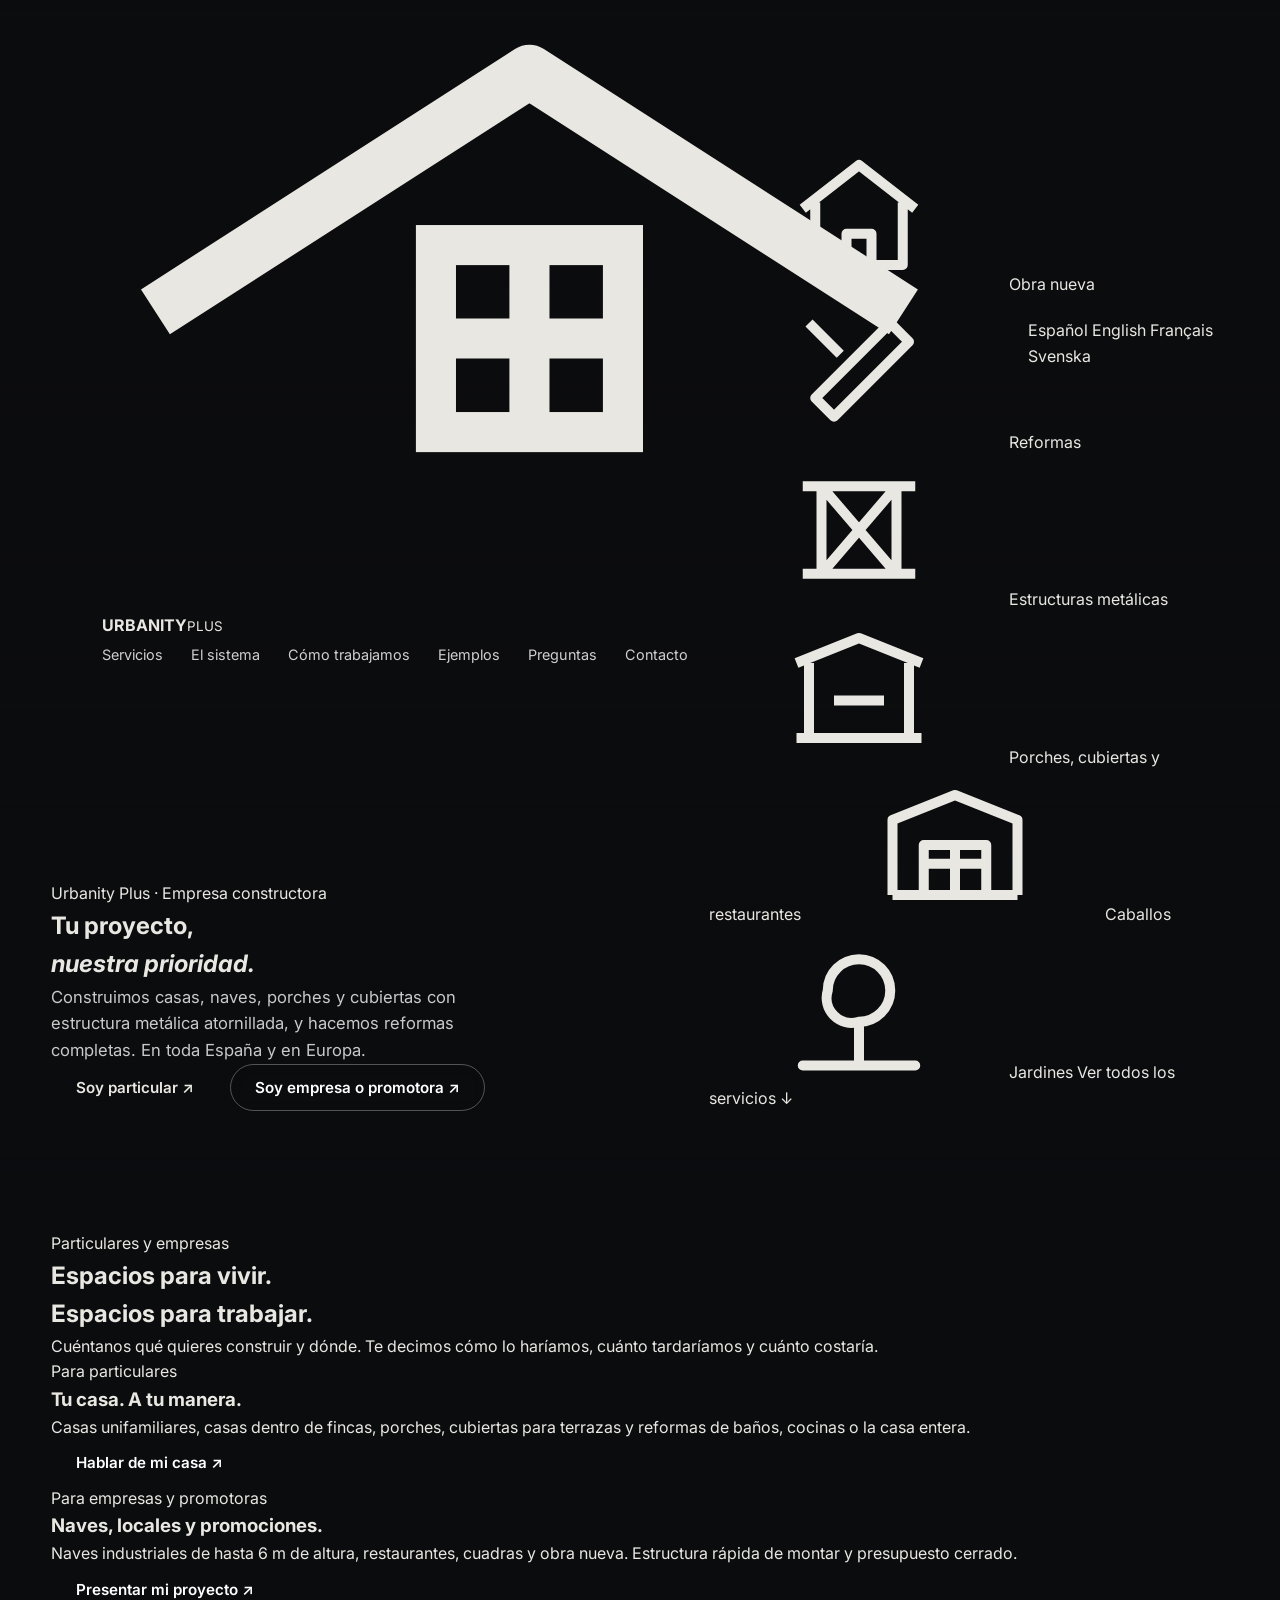
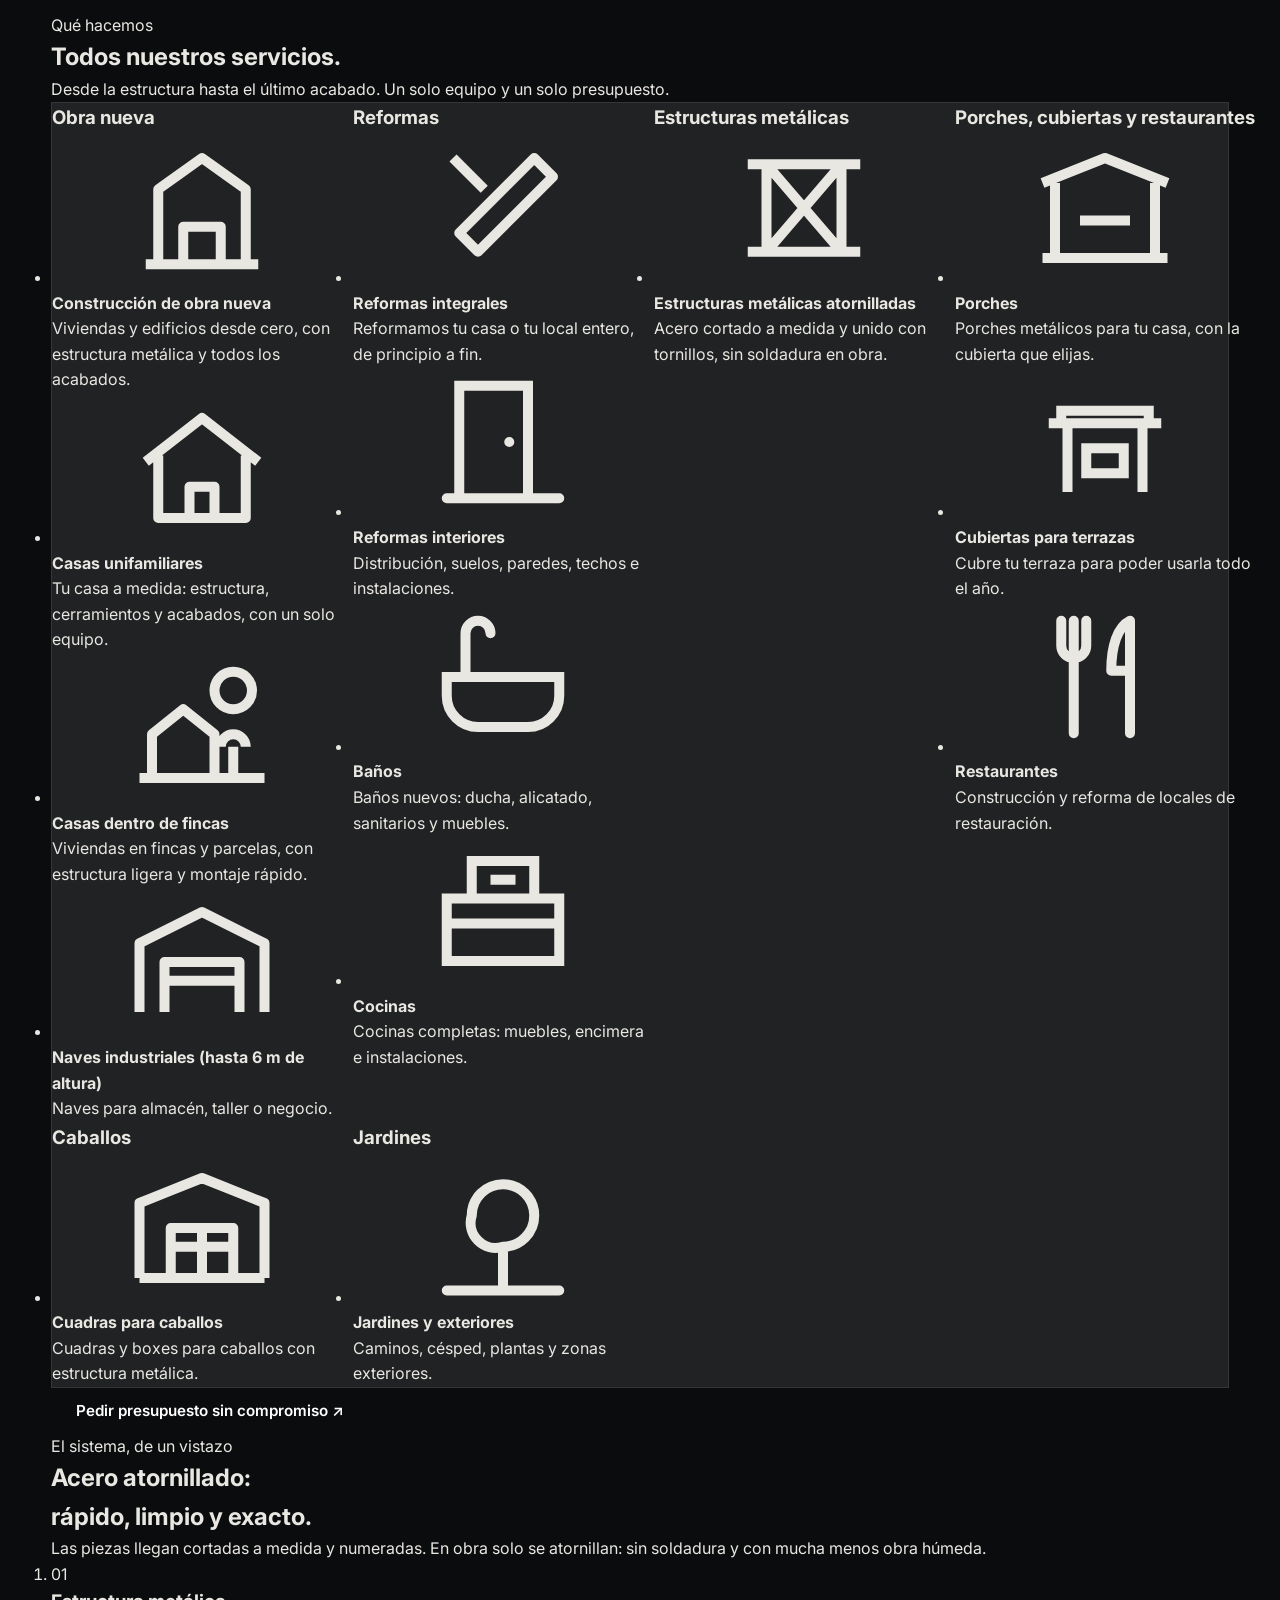
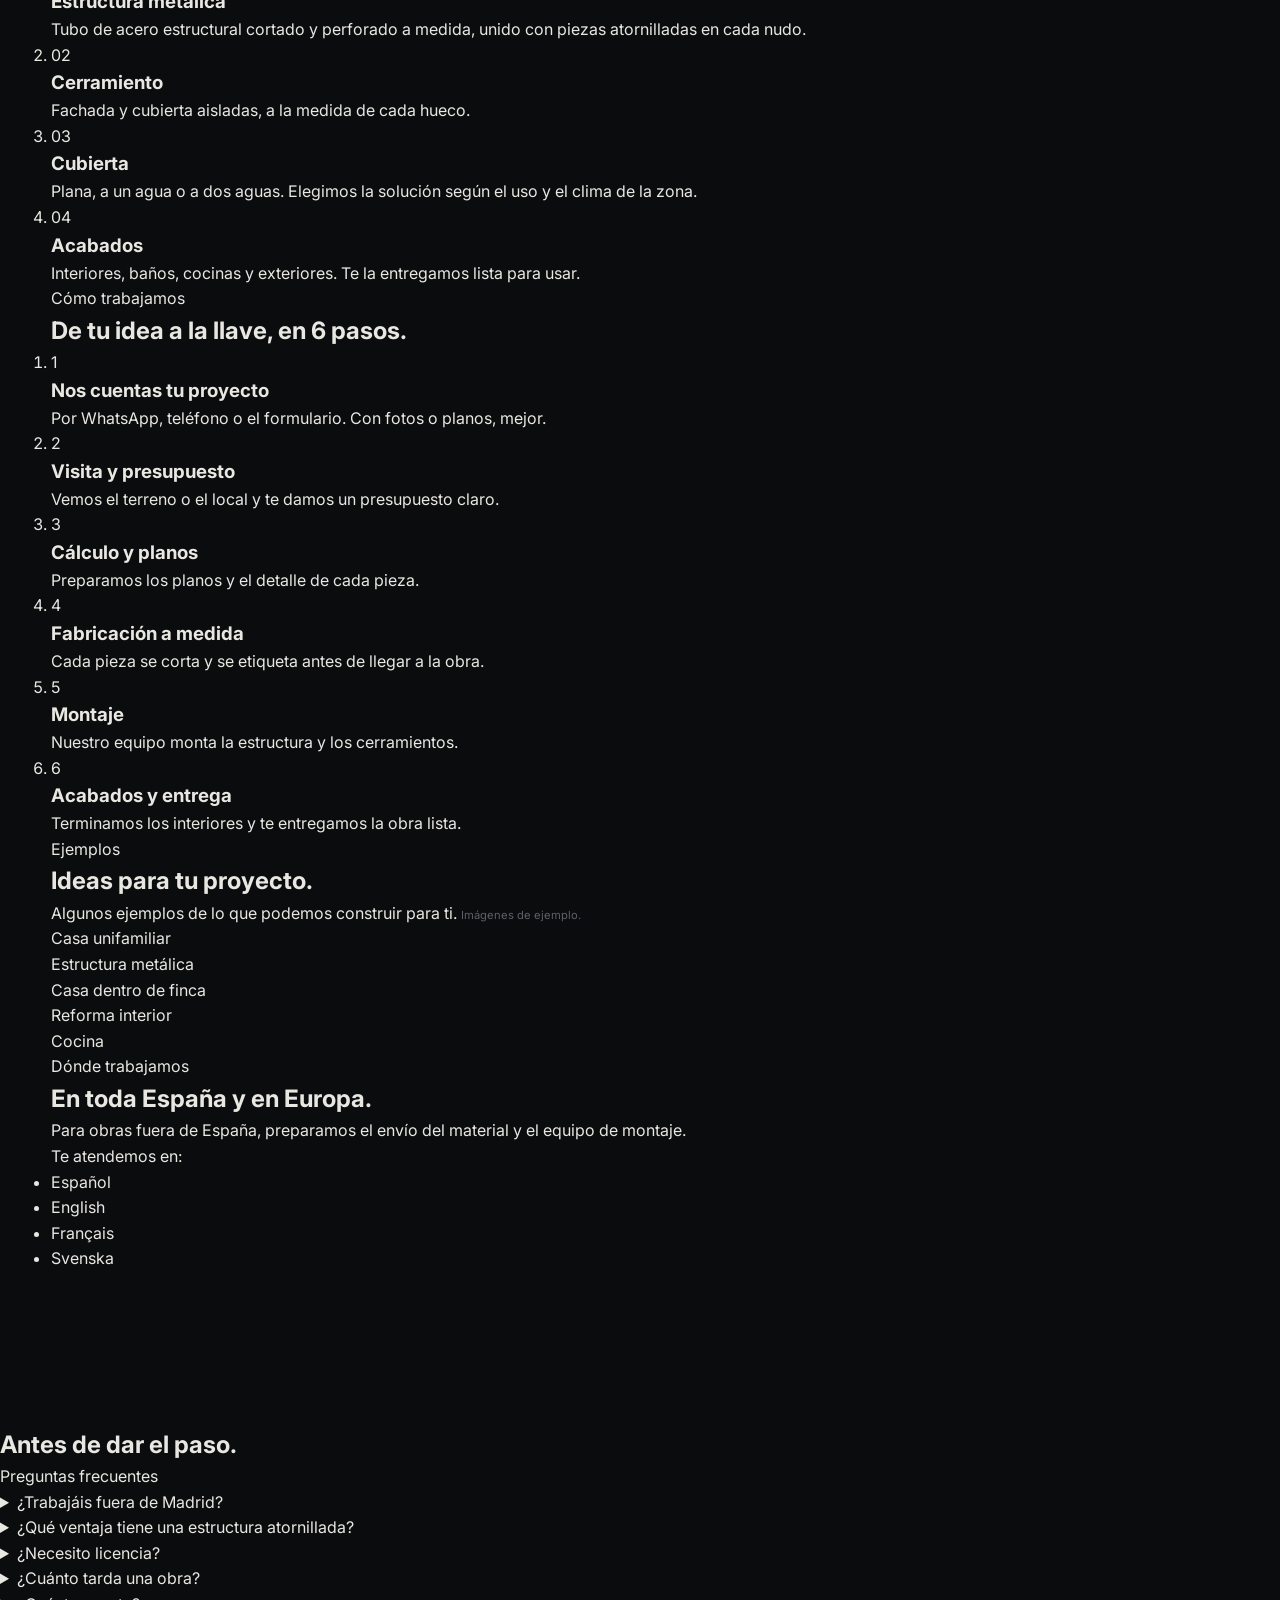
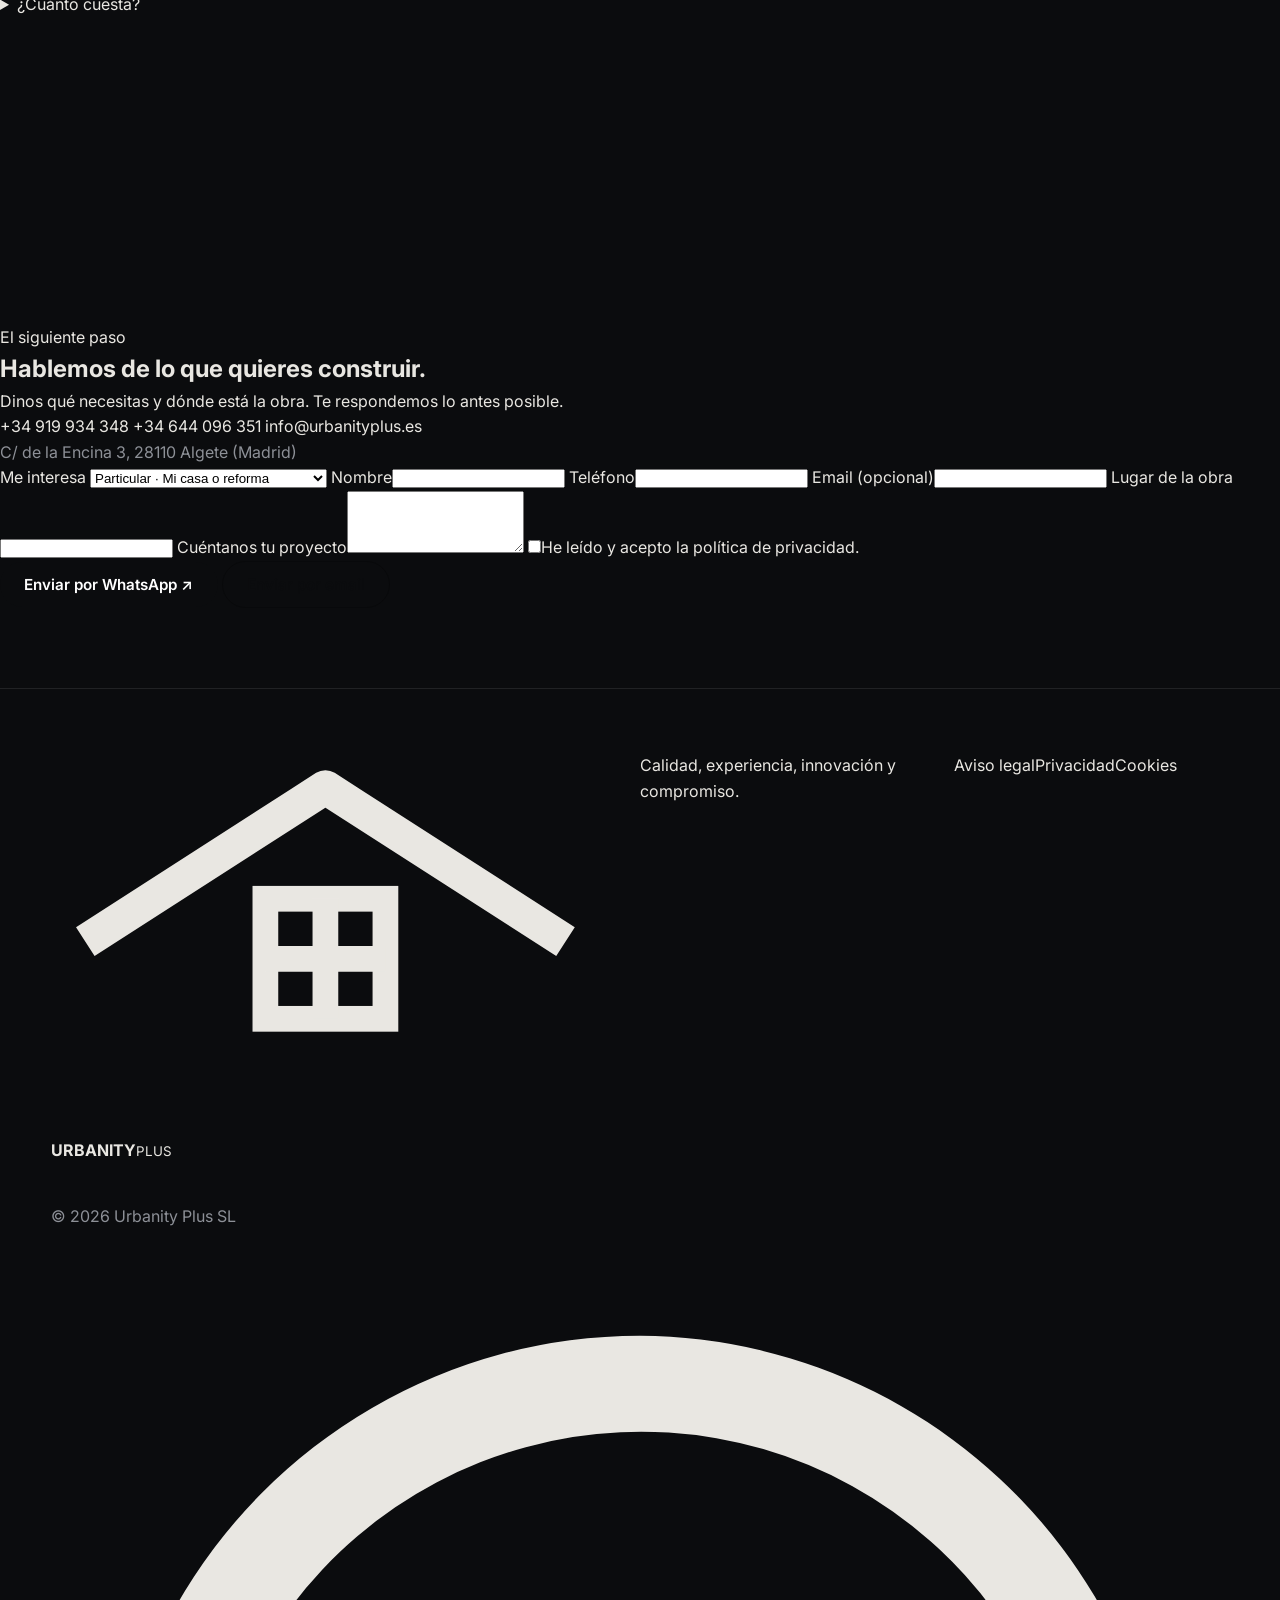
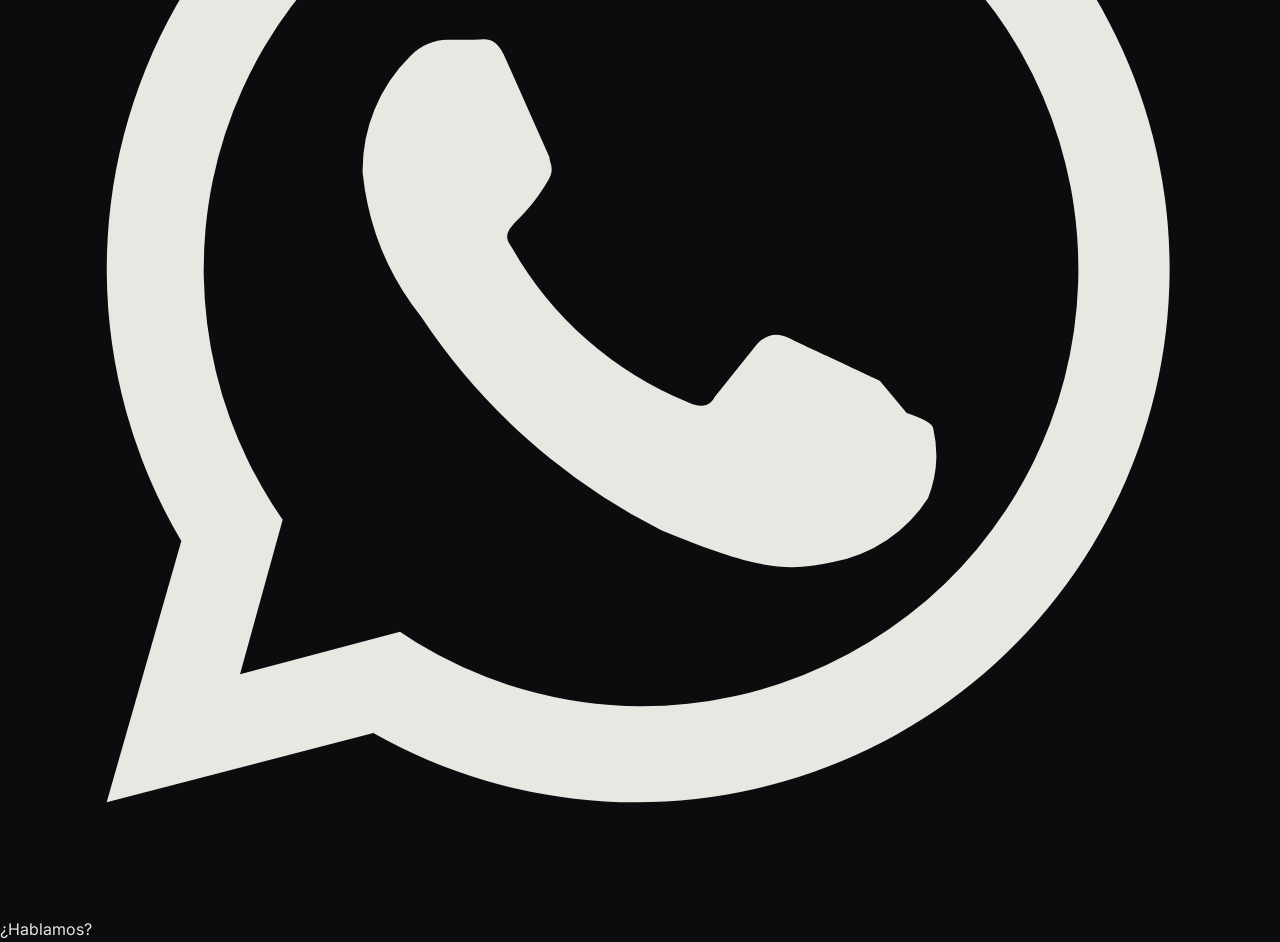
==== commit 14aec07f: "Urbanity Plus: index.html" ====
--- a/index.html
+++ b/index.html
@@ -3,542 +3,277 @@
 <head>
 <meta charset="utf-8">
 <meta name="viewport" content="width=device-width, initial-scale=1">
-<title>Urbanity Plus · Estructuras metálicas atornilladas en Madrid norte</title>
-<meta name="description" content="Fabricamos y montamos estructuras metálicas atornilladas para viviendas, naves, entreplantas y locales en Algete y toda la zona norte de Madrid. Pide presupuesto por WhatsApp.">
-<meta name="theme-color" content="#0b0c0e">
+<title>Urbanity Plus · Construcción y estructuras metálicas atornilladas</title>
+<meta name="description" content="Urbanity Plus construye casas, naves, porches y cubiertas con estructura metálica atornillada, y hace reformas integrales. Trabajamos en toda España y en Europa.">
+<meta name="theme-color" content="#0f2236">
 <link rel="icon" href="favicon.svg" type="image/svg+xml">
-<meta property="og:title" content="Urbanity Plus · Estructuras metálicas atornilladas">
-<meta property="og:description" content="Estructuras de acero atornilladas: fabricadas en taller, montadas en obra. Algete y zona norte de Madrid.">
-<meta property="og:type" content="website">
-<meta property="og:image" content="https://images.unsplash.com/photo-1429497419816-9ca5cfb4571a?auto=format&fit=crop&w=1200&q=70">
 <link rel="preconnect" href="https://fonts.googleapis.com">
 <link rel="preconnect" href="https://fonts.gstatic.com" crossorigin>
-<link href="https://fonts.googleapis.com/css2?family=Archivo:wdth,wght@62..125,300..900&family=Inter:wght@400;500;600&family=JetBrains+Mono:wght@400;500&display=swap" rel="stylesheet">
-<link rel="stylesheet" href="styles.css?v=6">
+<link href="https://fonts.googleapis.com/css2?family=Manrope:wght@500;600;700;800&family=Inter:wght@400;500;600&display=swap" rel="stylesheet">
+<link rel="stylesheet" href="styles.css?v=14">
 <script type="application/ld+json">
-{
-  "@context": "https://schema.org",
-  "@type": "GeneralContractor",
-  "name": "Urbanity Plus",
-  "legalName": "Urbanity Plus SL",
-  "description": "Fabricación y montaje de estructuras metálicas atornilladas para proyectos residenciales, industriales y comerciales.",
-  "url": "https://urbanityplus.es",
-  "telephone": "+34644096351",
-  "email": "info@urbanityplus.es",
-  "address": {"@type": "PostalAddress", "addressLocality": "Algete", "postalCode": "28110", "addressRegion": "Madrid", "addressCountry": "ES"},
-  "areaServed": ["Algete","Cobeña","Fuente el Saz de Jarama","Daganzo de Arriba","Paracuellos de Jarama","San Sebastián de los Reyes","Alcobendas","Tres Cantos","Torrejón de Ardoz","Ajalvir","El Molar","Madrid"]
-}
+{"@context":"https://schema.org","@type":"GeneralContractor","name":"Urbanity Plus","url":"https://urbanityplus.es","telephone":"+34919934348","email":"info@urbanityplus.es","address":{"@type":"PostalAddress","streetAddress":"C/ de la Encina 3, casa B","postalCode":"28110","addressLocality":"Algete","addressRegion":"Madrid","addressCountry":"ES"},"areaServed":["ES","EU"],"knowsLanguage":["es","en","fr","sv"]}
 </script>
 </head>
 <body>
 
-<!-- LOADER -->
-<div class="loader" aria-hidden="true">
-  <svg class="loader__bolt" viewBox="0 0 100 100"><polygon points="50,6 88,28 88,72 50,94 12,72 12,28" /><circle cx="50" cy="50" r="16"/></svg>
-  <span class="loader__txt mono">Apretando tornillos<span class="loader__pct">0</span>%</span>
-</div>
-
-<div class="progress" aria-hidden="true"><span></span></div>
-
-<!-- HEADER -->
-<header class="hdr" id="top">
-  <a href="#top" class="brand" aria-label="Urbanity Plus, inicio">
-    <svg class="brand__mark" viewBox="0 0 48 48" aria-hidden="true"><polygon points="24,2 43,13 43,35 24,46 5,35 5,13" fill="none" stroke="currentColor" stroke-width="2.5"/><text x="24" y="30" text-anchor="middle" font-family="Archivo" font-weight="800" font-size="15" fill="currentColor">UP</text></svg>
-    <span class="brand__name">URBANITY<b>PLUS</b></span>
-  </a>
-  <nav class="nav" aria-label="Principal">
-    <a href="#servicios">Servicios</a>
-    <a href="#montaje">Atornillado</a>
-    <a href="#proceso">Cómo trabajamos</a>
-    <a href="#proyectos">Proyectos</a>
-    <a href="#zona">Zona</a>
-    <a href="#faq">Dudas</a>
+<header class="hdr">
+  <div class="hdr__top wrap">
+    <a href="#inicio" class="logo" aria-label="Urbanity Plus, inicio">
+      <svg viewBox="0 0 64 44" aria-hidden="true"><path d="M4 22 32 4l28 18" fill="none" stroke="currentColor" stroke-width="4" stroke-linejoin="round"/><rect x="25" y="17" width="14" height="14" fill="none" stroke="currentColor" stroke-width="3"/><path d="M32 17v14M25 24h14" stroke="currentColor" stroke-width="3"/></svg>
+      <span><b>URBANITY</b><small>PLUS</small></span>
+    </a>
+    <nav class="nav" id="nav" aria-label="Principal">
+      <a href="#servicios" data-i18n="nav.services">Servicios</a>
+      <a href="#sistema" data-i18n="nav.system">El sistema</a>
+      <a href="#proceso" data-i18n="nav.process">Cómo trabajamos</a>
+      <a href="#obras" data-i18n="nav.works">Ejemplos</a>
+      <a href="#preguntas" data-i18n="nav.faq">Preguntas</a>
+      <a href="#contacto" class="nav__cta" data-i18n="nav.contact">Contacto</a>
+    </nav>
+    <button class="burger" aria-label="Menú" aria-expanded="false" aria-controls="nav"><span></span><span></span></button>
+  </div>
+  <div class="langs" role="group" aria-label="Idioma">
+    <button data-lang="es" aria-pressed="true"><i class="flag flag--es"></i>Español</button>
+    <button data-lang="en"><i class="flag flag--en"></i>English</button>
+    <button data-lang="fr"><i class="flag flag--fr"></i>Français</button>
+    <button data-lang="sv"><i class="flag flag--sv"></i>Svenska</button>
+  </div>
+</header>
+
+<main>
+
+<!-- INICIO -->
+<section class="hero" id="inicio">
+  <img class="hero__img" src="https://images.unsplash.com/photo-1600585154340-be6161a56a0c?auto=format&fit=crop&w=2000&q=70" alt="">
+  <div class="hero__in wrap">
+    <p class="kicker" data-i18n="hero.kicker">Urbanity Plus · Empresa constructora</p>
+    <h1 data-i18n="hero.title">Tu proyecto,<br><em>nuestra prioridad.</em></h1>
+    <p class="hero__sub" data-i18n="hero.sub">Construimos casas, naves, porches y cubiertas con estructura metálica atornillada, y hacemos reformas completas. En toda España y en Europa.</p>
+    <div class="hero__btns">
+      <a href="#particulares" class="btn btn--light" data-i18n="hero.b1">Soy particular ↗</a>
+      <a href="#empresas" class="btn btn--ghost" data-i18n="hero.b2">Soy empresa o promotora ↗</a>
+    </div>
+  </div>
+  <nav class="hero__svc" aria-label="Servicios">
+    <div class="wrap hero__svc-in">
+      <a href="#g-obra" data-group><svg><use href="#i-house"/></svg><span data-i18n="svc.g1">Obra nueva</span></a>
+      <a href="#g-reformas" data-group><svg><use href="#i-tools"/></svg><span data-i18n="svc.g2">Reformas</span></a>
+      <a href="#g-estructura" data-group><svg><use href="#i-beam"/></svg><span data-i18n="svc.g6">Estructuras metálicas</span></a>
+      <a href="#g-porches" data-group><svg><use href="#i-porch"/></svg><span data-i18n="svc.g3">Porches, cubiertas y restaurantes</span></a>
+      <a href="#g-caballos" data-group><svg><use href="#i-horse"/></svg><span data-i18n="svc.g4">Caballos</span></a>
+      <a href="#g-jardines" data-group><svg><use href="#i-tree"/></svg><span data-i18n="svc.g5">Jardines</span></a>
+      <a href="#servicios" class="hero__svc-all"><span data-i18n="hero.more">Ver todos los servicios ↓</span></a>
+    </div>
   </nav>
-  <div class="hdr__cta">
-    <a class="hdr__tel mono" href="tel:+34644096351">644 096 351</a>
-    <a class="btn btn--gold btn--sm magnetic" href="#presupuesto">Presupuesto</a>
-    <button class="burger" aria-label="Abrir menú" aria-expanded="false"><span></span><span></span></button>
-  </div>
-</header>
-
-<div class="menu" aria-hidden="true">
-  <nav>
-    <a href="#servicios"><i class="mono">01</i>Servicios</a>
-    <a href="#montaje"><i class="mono">02</i>Atornillado</a>
-    <a href="#proceso"><i class="mono">03</i>Cómo trabajamos</a>
-    <a href="#proyectos"><i class="mono">04</i>Proyectos</a>
-    <a href="#zona"><i class="mono">05</i>Zona</a>
-    <a href="#faq"><i class="mono">06</i>Dudas</a>
-    <a href="#presupuesto"><i class="mono">07</i>Presupuesto</a>
-  </nav>
-  <div class="menu__foot mono"><a href="tel:+34644096351">644 096 351</a><a href="mailto:info@urbanityplus.es">info@urbanityplus.es</a></div>
-</div>
-
-<main>
-
-<!-- HERO -->
-<section class="hero">
-  <div class="hero__bg"><img src="https://images.unsplash.com/photo-1429497419816-9ca5cfb4571a?auto=format&fit=crop&w=2000&q=70" alt="" fetchpriority="high"></div>
-  <div class="hero__grid" aria-hidden="true"></div>
-  <div class="hero__inner wrap">
-    <p class="eyebrow mono"><span class="dot"></span>Estructuras metálicas atornilladas · Algete, Madrid</p>
-    <h1 class="hero__title">
-      <span class="ln"><span>Acero que se</span></span>
-      <span class="ln"><span><em>atornilla,</em> no se</span></span>
-      <span class="ln"><span>improvisa.</span></span>
-    </h1>
-    <div class="hero__row">
-      <p class="hero__sub">Fabricamos en taller y montamos en obra estructuras de acero para viviendas, ampliaciones, entreplantas y naves en toda la zona norte de Madrid.</p>
-      <div class="hero__btns">
-        <a class="btn btn--gold magnetic" href="#presupuesto">Pedir presupuesto <span aria-hidden="true">↗</span></a>
-        <a class="btn btn--ghost magnetic" href="https://wa.me/34644096351?text=Hola%20Urbanity%20Plus%2C%20quiero%20informaci%C3%B3n%20sobre%20una%20estructura%20met%C3%A1lica." target="_blank" rel="noopener"><svg class="ico" viewBox="0 0 24 24"><path d="M12 2a10 10 0 0 0-8.6 15.1L2 22l5-1.3A10 10 0 1 0 12 2Zm0 18.2a8.2 8.2 0 0 1-4.2-1.2l-.3-.2-3 .8.8-2.9-.2-.3A8.2 8.2 0 1 1 12 20.2Zm4.5-6.1c-.2-.1-1.5-.7-1.7-.8-.2-.1-.4-.1-.6.1l-.8 1c-.1.2-.3.2-.5.1a6.7 6.7 0 0 1-3.3-2.9c-.3-.4.3-.4.7-1.4.1-.2 0-.3 0-.5l-.8-1.8c-.2-.5-.4-.4-.6-.4h-.5a1 1 0 0 0-.7.3 3 3 0 0 0-.9 2.2 5.2 5.2 0 0 0 1.1 2.7 11.8 11.8 0 0 0 4.5 4c1.7.7 2.3.8 3.2.6.5-.1 1.5-.6 1.7-1.2.2-.6.2-1.1.2-1.2-.1-.1-.3-.2-.5-.3Z"/></svg> WhatsApp</a>
-      </div>
-    </div>
-  </div>
-  <div class="hero__spec mono" aria-hidden="true">
-    <div><span>Sistema</span><b>Unión atornillada</b></div>
-    <div><span>Fabricación</span><b>En taller</b></div>
-    <div><span>Montaje</span><b>En obra</b></div>
-    <div><span>Base</span><b>Algete · 28110</b></div>
-  </div>
-  <a href="#intro" class="scroll-cue mono" aria-label="Bajar"><span></span>Scroll</a>
-</section>
-
-<!-- MARQUEE -->
-<div class="marquee" aria-hidden="true">
-  <div class="marquee__track">
-    <span>Estructuras atornilladas</span><i>⬡</i><span>Naves industriales</span><i>⬡</i><span>Ampliaciones de vivienda</span><i>⬡</i><span>Entreplantas</span><i>⬡</i><span>Porches y pérgolas</span><i>⬡</i><span>Reformas</span><i>⬡</i><span>Rehabilitación</span><i>⬡</i>
-    <span>Estructuras atornilladas</span><i>⬡</i><span>Naves industriales</span><i>⬡</i><span>Ampliaciones de vivienda</span><i>⬡</i><span>Entreplantas</span><i>⬡</i><span>Porches y pérgolas</span><i>⬡</i><span>Reformas</span><i>⬡</i><span>Rehabilitación</span><i>⬡</i>
-  </div>
-</div>
-
-<!-- INTRO / MANIFIESTO -->
-<section class="intro wrap" id="intro">
-  <p class="eyebrow mono">01 — Quiénes somos</p>
-  <p class="intro__big reveal-words">Una estructura empieza mucho antes de llegar a obra. La estudiamos, la diseñamos pieza a pieza, la fabricamos en taller y la montamos con tornillos. Sin sorpresas, sin chapuzas y con cada unión a la vista.</p>
-  <div class="intro__cols">
-    <div class="intro__card">
-      <span class="mono">A</span>
-      <h3>Del plano al último tornillo</h3>
-      <p>Un único equipo se encarga del estudio, la fabricación y el montaje. Hablas con una sola persona de principio a fin.</p>
-    </div>
-    <div class="intro__card">
-      <span class="mono">B</span>
-      <h3>Fabricado en taller</h3>
-      <p>Las piezas llegan cortadas, taladradas y listas. En obra solo se monta, y eso se nota en plazos, limpieza y precisión.</p>
-    </div>
-    <div class="intro__card">
-      <span class="mono">C</span>
-      <h3>Cerca de tu obra</h3>
-      <p>Estamos en Algete y trabajamos en todo el norte de Madrid: Alcobendas, Sanse, Cobeña, Torrejón y alrededores.</p>
-    </div>
-  </div>
-</section>
-
-<!-- MONTAJE (pieza estrella) -->
-<section class="assembly" id="montaje">
-  <div class="assembly__stage">
-    <div class="assembly__head wrap">
-      <p class="eyebrow mono">02 — Así se monta una estructura atornillada</p>
-      <div class="assembly__count mono"><b class="assembly__num">01</b> / 06</div>
-    </div>
-    <div class="assembly__body wrap">
-      <div class="assembly__svgwrap">
-        <svg class="frame" viewBox="0 0 640 440" role="img" aria-label="Esquema de una estructura metálica que se va montando: cimentación, pilares, vigas, tornillos y arriostramiento">
-          <defs>
-            <pattern id="grid" width="20" height="20" patternUnits="userSpaceOnUse"><path d="M20 0H0V20" fill="none" stroke="rgba(224,165,43,.08)" stroke-width="1"/></pattern>
-            <filter id="glow" x="-50%" y="-50%" width="200%" height="200%"><feGaussianBlur stdDeviation="3" result="b"/><feMerge><feMergeNode in="b"/><feMergeNode in="SourceGraphic"/></feMerge></filter>
-          </defs>
-          <rect width="640" height="440" fill="url(#grid)"/>
-          <!-- s0 replanteo -->
-          <g class="s0">
-            <path class="draw dim" pathLength="1" d="M70 392 L470 392 L575 322 L175 322 Z"/>
-            <path class="draw dim" pathLength="1" d="M110 418 H430 M110 412 V424 M430 412 V424"/>
-            <text class="lbl" x="270" y="434" text-anchor="middle">PÓRTICO TIPO</text>
-            <path class="draw dim" pathLength="1" d="M70 375 V215 M64 375 H76 M64 215 H76"/>
-            <text class="lbl" x="58" y="300" text-anchor="middle" transform="rotate(-90 58 300)">ALTURA LIBRE</text>
-          </g>
-          <!-- s1 cimentación -->
-          <g class="s1">
-            <rect class="found" x="92" y="380" width="36" height="14"/><rect class="found" x="412" y="380" width="36" height="14"/>
-            <rect class="found" x="192" y="320" width="36" height="14"/><rect class="found" x="512" y="320" width="36" height="14"/>
-            <rect class="plate" x="98" y="374" width="24" height="6"/><rect class="plate" x="418" y="374" width="24" height="6"/>
-            <rect class="plate" x="198" y="314" width="24" height="6"/><rect class="plate" x="518" y="314" width="24" height="6"/>
-            <g class="callout"><path d="M440 390 L480 410 H560"/><text x="486" y="404">PLACA DE ANCLAJE</text></g>
-          </g>
-          <!-- s2 pilares (los de atrás primero) -->
-          <g class="s2">
-            <path class="draw steel back" pathLength="1" d="M210 315 V155"/><path class="draw steel back" pathLength="1" d="M530 315 V155"/>
-            <path class="draw steel" pathLength="1" d="M110 375 V215"/><path class="draw steel" pathLength="1" d="M430 375 V215"/>
-            <g class="callout"><path d="M110 260 L60 240 H20"/><text x="20" y="234">PILAR</text></g>
-          </g>
-          <!-- s3 vigas y cerchas + entreplanta -->
-          <g class="s3">
-            <path class="draw steel back" pathLength="1" d="M210 155 L370 85 L530 155"/>
-            <path class="draw steel sec back" pathLength="1" d="M210 240 H530"/>
-            <path class="draw steel sec" pathLength="1" d="M110 300 L210 240 M270 300 L370 240 M430 300 L530 240"/>
-            <path class="draw steel" pathLength="1" d="M110 215 L270 145 L430 215"/>
-            <path class="draw steel sec" pathLength="1" d="M110 300 H430"/>
-            <g class="callout"><path d="M190 180 L130 118 H22"/><text x="22" y="110">VIGA · CERCHA</text></g>
-            <g class="callout"><path d="M330 300 L352 352 H470"/><text x="390" y="346">ENTREPLANTA</text></g>
-          </g>
-          <!-- s4 tornillos (generados por JS) -->
-          <g class="s4"><g id="bolts" filter="url(#glow)"></g>
-            <g class="callout"><path d="M270 140 L230 70 H140"/><text x="140" y="64">UNIÓN ATORNILLADA</text></g>
-          </g>
-          <!-- s5 arriostramiento y correas -->
-          <g class="s5">
-            <path class="draw steel thin" pathLength="1" d="M110 215 L210 155"/>
-            <path class="draw steel thin" pathLength="1" d="M430 215 L530 155"/>
-            <path class="draw steel thin" pathLength="1" d="M270 145 L370 85"/>
-            <path class="draw steel thin" pathLength="1" d="M190 180 L290 120"/>
-            <path class="draw steel thin" pathLength="1" d="M350 180 L450 120"/>
-            <path class="draw brace" pathLength="1" d="M430 375 L530 155"/>
-            <path class="draw brace" pathLength="1" d="M430 215 L530 315"/>
-            <g class="callout"><path d="M480 265 L560 265 H630"/><text x="540" y="259">ARRIOSTRAMIENTO</text></g>
-            <g class="stamp"><rect x="470" y="20" width="150" height="38" rx="3"/><text x="545" y="44" text-anchor="middle">ESTRUCTURA LISTA</text></g>
-          </g>
-        </svg>
-      </div>
-      <ol class="assembly__steps">
-        <li class="is-on"><span class="mono">01</span><h3>Estudio y replanteo</h3><p>Visitamos la obra, medimos y definimos qué necesita la estructura: cargas, luces, alturas y accesos.</p></li>
-        <li><span class="mono">02</span><h3>Cimentación y anclajes</h3><p>Se preparan las zapatas y se colocan las placas de anclaje justo donde irá cada pilar.</p></li>
-        <li><span class="mono">03</span><h3>Pilares</h3><p>Los pilares llegan cortados y taladrados desde el taller. Se izan y se aploman en su sitio.</p></li>
-        <li><span class="mono">04</span><h3>Vigas, cerchas y entreplanta</h3><p>Cada pieza encaja en el nudo previsto. Nada de cortar ni soldar a pie de obra.</p></li>
-        <li><span class="mono">05</span><h3>Atornillado</h3><p>Las uniones se cierran con tornillería de alta resistencia y apriete controlado. Rápido, limpio y fácil de revisar.</p></li>
-        <li><span class="mono">06</span><h3>Arriostramiento y correas</h3><p>Se arriostra el conjunto y se colocan las correas. La estructura queda estable y lista para cerrar.</p></li>
-      </ol>
-    </div>
-    <div class="assembly__bar" aria-hidden="true"><span></span></div>
-  </div>
-</section>
-
-<!-- ATORNILLADO VS SOLDADO -->
-<section class="versus paper" id="por-que">
-  <div class="wrap">
-    <p class="eyebrow mono">03 — Por qué atornillada</p>
-    <h2 class="h2">Atornillar en vez de soldar <span class="muted">cambia la obra.</span></h2>
-    <div class="versus__table" role="table" aria-label="Comparativa estructura atornillada y soldada en obra">
-      <div class="vrow vrow--head" role="row"><span role="columnheader"></span><span role="columnheader" class="vcol-up">Atornillada <small class="mono">Urbanity Plus</small></span><span role="columnheader">Soldada en obra</span></div>
-      <div class="vrow" role="row"><span role="rowheader">Tiempo de montaje</span><span class="ok">Más rápido: las piezas llegan listas</span><span class="ko">Más lento: se corta y suelda allí</span></div>
-      <div class="vrow" role="row"><span role="rowheader">Dónde se hace la precisión</span><span class="ok">En taller, con condiciones controladas</span><span class="ko">A pie de obra, con viento, lluvia o frío</span></div>
-      <div class="vrow" role="row"><span role="rowheader">Chispas y riesgo de incendio</span><span class="ok">Prácticamente nulos en obra</span><span class="ko">Soldadura y radial en el sitio</span></div>
-      <div class="vrow" role="row"><span role="rowheader">Ruido y molestias a vecinos</span><span class="ok">Menos días y menos ruido</span><span class="ko">Más jornadas de trabajo</span></div>
-      <div class="vrow" role="row"><span role="rowheader">Revisión de las uniones</span><span class="ok">A la vista: se comprueba el apriete</span><span class="ko">Requiere inspección de soldaduras</span></div>
-      <div class="vrow" role="row"><span role="rowheader">Ampliar o desmontar</span><span class="ok">Se puede desmontar y reutilizar</span><span class="ko">Hay que cortar</span></div>
-    </div>
+</section>
+
+<!-- PARA QUIÉN -->
+<section class="sec" id="para-quien">
+  <div class="wrap">
+    <div class="sec__head">
+      <div><p class="kicker" data-i18n="who.kicker">Particulares y empresas</p>
+      <h2 data-i18n="who.title">Espacios para vivir.<br>Espacios para trabajar.</h2></div>
+      <p class="sec__lead" data-i18n="who.lead">Cuéntanos qué quieres construir y dónde. Te decimos cómo lo haríamos, cuánto tardaríamos y cuánto costaría.</p>
+    </div>
+
+    <article class="split" id="particulares">
+      <img src="https://images.unsplash.com/photo-1600596542815-ffad4c1539a9?auto=format&fit=crop&w=1400&q=70" alt="" loading="lazy">
+      <div class="split__txt">
+        <p class="kicker" data-i18n="who.p.k">Para particulares</p>
+        <h3 data-i18n="who.p.t">Tu casa. A tu manera.</h3>
+        <p data-i18n="who.p.d">Casas unifamiliares, casas dentro de fincas, porches, cubiertas para terrazas y reformas de baños, cocinas o la casa entera.</p>
+        <a href="#contacto" class="btn btn--dark" data-pick="particular" data-i18n="who.p.b">Hablar de mi casa ↗</a>
+      </div>
+    </article>
+
+    <article class="split split--rev" id="empresas">
+      <img src="https://images.unsplash.com/photo-1586528116311-ad8dd3c8310d?auto=format&fit=crop&w=1400&q=70" alt="" loading="lazy">
+      <div class="split__txt">
+        <p class="kicker" data-i18n="who.e.k">Para empresas y promotoras</p>
+        <h3 data-i18n="who.e.t">Naves, locales y promociones.</h3>
+        <p data-i18n="who.e.d">Naves industriales de hasta 6 m de altura, restaurantes, cuadras y obra nueva. Estructura rápida de montar y presupuesto cerrado.</p>
+        <a href="#contacto" class="btn btn--dark" data-pick="empresa" data-i18n="who.e.b">Presentar mi proyecto ↗</a>
+      </div>
+    </article>
   </div>
 </section>
 
 <!-- SERVICIOS -->
-<section class="services" id="servicios">
-  <div class="wrap">
-    <div class="sec-head">
-      <p class="eyebrow mono">04 — Servicios</p>
-      <h2 class="h2">Lo que hacemos <span class="muted">en acero y en obra.</span></h2>
-      <p class="sec-head__p">Toca un servicio para pedir presupuesto directamente de ese trabajo.</p>
-    </div>
+<section class="sec sec--tint" id="servicios">
+  <div class="wrap">
+    <div class="sec__head">
+      <div><p class="kicker" data-i18n="svc.kicker">Qué hacemos</p>
+      <h2 data-i18n="svc.title">Todos nuestros servicios.</h2></div>
+      <p class="sec__lead" data-i18n="svc.lead">Desde la estructura hasta el último acabado. Un solo equipo y un solo presupuesto.</p>
+    </div>
+
     <div class="svc">
-      <a class="svc__item" href="#presupuesto" data-type="Estructura metálica atornillada">
-        <img src="https://images.unsplash.com/photo-1504917595217-d4dc5ebe6122?auto=format&fit=crop&w=900&q=65" alt="Operario cortando acero con chispas" loading="lazy">
-        <span class="svc__n mono">01</span><h3>Estructuras metálicas atornilladas</h3>
-        <p>Pórticos, pilares, vigas y cerchas fabricados a medida y montados con tornillería.</p>
-        <span class="svc__go">Pedir presupuesto ↗</span>
-      </a>
-      <a class="svc__item" href="#presupuesto" data-type="Nave industrial o almacén">
-        <img src="https://images.unsplash.com/photo-1586528116311-ad8dd3c8310d?auto=format&fit=crop&w=900&q=65" alt="Interior de una nave con estanterías" loading="lazy">
-        <span class="svc__n mono">02</span><h3>Naves industriales y almacenes</h3>
-        <p>Estructura completa para naves, almacenes y talleres, con la luz y la altura que necesites.</p>
-        <span class="svc__go">Pedir presupuesto ↗</span>
-      </a>
-      <a class="svc__item" href="#presupuesto" data-type="Vivienda o ampliación">
-        <img src="https://images.unsplash.com/photo-1600585154340-be6161a56a0c?auto=format&fit=crop&w=900&q=65" alt="Vivienda moderna" loading="lazy">
-        <span class="svc__n mono">03</span><h3>Viviendas y ampliaciones</h3>
-        <p>Estructura de acero para casas nuevas, plantas extra, forjados y ampliaciones.</p>
-        <span class="svc__go">Pedir presupuesto ↗</span>
-      </a>
-      <a class="svc__item" href="#presupuesto" data-type="Entreplanta, altillo o escalera">
-        <img src="https://images.unsplash.com/photo-1600573472550-8090b5e0745e?auto=format&fit=crop&w=900&q=65" alt="Interior con escalera y estructura metálica" loading="lazy">
-        <span class="svc__n mono">04</span><h3>Entreplantas, altillos y escaleras</h3>
-        <p>Gana metros sin mudarte: entreplantas en naves, locales y viviendas, y escaleras metálicas.</p>
-        <span class="svc__go">Pedir presupuesto ↗</span>
-      </a>
-      <a class="svc__item" href="#presupuesto" data-type="Porche, pérgola o marquesina">
-        <img src="https://images.unsplash.com/photo-1600566753190-17f0baa2a6c3?auto=format&fit=crop&w=900&q=65" alt="Vivienda con porche" loading="lazy">
-        <span class="svc__n mono">05</span><h3>Porches, pérgolas y marquesinas</h3>
-        <p>Estructuras exteriores ligeras y resistentes para jardines, terrazas, accesos y aparcamientos.</p>
-        <span class="svc__go">Pedir presupuesto ↗</span>
-      </a>
-      <a class="svc__item" href="#presupuesto" data-type="Reforma o rehabilitación">
-        <img src="https://images.unsplash.com/photo-1600607687939-ce8a6c25118c?auto=format&fit=crop&w=900&q=65" alt="Salón reformado" loading="lazy">
-        <span class="svc__n mono">06</span><h3>Reformas y rehabilitación</h3>
-        <p>Refuerzos estructurales, apertura de huecos, reformas integrales y rehabilitación de edificios.</p>
-        <span class="svc__go">Pedir presupuesto ↗</span>
-      </a>
-      <a class="svc__item" href="#presupuesto" data-type="Derribo, medición o legalización">
-        <img src="https://images.unsplash.com/photo-1517089596392-fb9a9033e05b?auto=format&fit=crop&w=900&q=65" alt="Maquinaria en una obra" loading="lazy">
-        <span class="svc__n mono">07</span><h3>Derribos, mediciones y legalizaciones</h3>
-        <p>Preparamos el terreno, medimos y te ayudamos a dejar en regla lo construido.</p>
-        <span class="svc__go">Pedir presupuesto ↗</span>
-      </a>
-      <a class="svc__item svc__item--cta" href="#presupuesto" data-type="Otro">
-        <span class="svc__n mono">+</span><h3>¿Tu obra es otra cosa?</h3>
-        <p>Cuéntanosla. Si es de acero o de obra, seguramente podemos ayudarte.</p>
-        <span class="svc__go">Contar mi obra ↗</span>
-      </a>
-    </div>
-  </div>
-</section>
-
-<!-- PROCESO horizontal -->
-<section class="process" id="proceso">
-  <div class="process__pin">
-    <div class="process__head wrap">
-      <p class="eyebrow mono">05 — Cómo trabajamos contigo</p>
-      <h2 class="h2">Cinco pasos. <span class="muted">Cero sorpresas.</span></h2>
-    </div>
-    <div class="process__track">
-      <article class="pcard">
-        <span class="pcard__n">01</span>
-        <div class="pcard__txt"><h3>Nos cuentas tu obra</h3><p>Por WhatsApp, por teléfono o con el formulario. Si tienes fotos o planos, mejor.</p><p class="pcard__get mono">Recibes → respuesta rápida y una primera idea</p></div>
-        <img src="https://images.unsplash.com/photo-1503387762-592deb58ef4e?auto=format&fit=crop&w=900&q=65" alt="Planos sobre una mesa" loading="lazy">
-      </article>
-      <article class="pcard">
-        <span class="pcard__n">02</span>
-        <div class="pcard__txt"><h3>Visita y medición</h3><p>Vamos a la obra, medimos y vemos accesos, apoyos y lo que hay que tener en cuenta.</p><p class="pcard__get mono">Recibes → la solución adecuada para tu caso</p></div>
-        <img src="https://images.unsplash.com/photo-1541888946425-d81bb19240f5?auto=format&fit=crop&w=900&q=65" alt="Equipo en una obra" loading="lazy">
-      </article>
-      <article class="pcard">
-        <span class="pcard__n">03</span>
-        <div class="pcard__txt"><h3>Propuesta clara</h3><p>Presupuesto detallado por partidas, con plazos y lo que incluye. Sin letra pequeña.</p><p class="pcard__get mono">Recibes → precio y calendario por escrito</p></div>
-        <img src="https://images.unsplash.com/photo-1511818966892-d7d671e672a2?auto=format&fit=crop&w=900&q=65" alt="Edificios de acero y vidrio" loading="lazy">
-      </article>
-      <article class="pcard">
-        <span class="pcard__n">04</span>
-        <div class="pcard__txt"><h3>Fabricación en taller</h3><p>Cortamos, taladramos y preparamos cada pieza para que en obra solo haya que montar.</p><p class="pcard__get mono">Recibes → piezas listas y numeradas</p></div>
-        <img src="https://images.unsplash.com/photo-1564182842519-8a3b2af3e228?auto=format&fit=crop&w=900&q=65" alt="Radial cortando metal" loading="lazy">
-      </article>
-      <article class="pcard">
-        <span class="pcard__n">05</span>
-        <div class="pcard__txt"><h3>Montaje y entrega</h3><p>Montamos, atornillamos, revisamos cada unión y te dejamos la obra limpia.</p><p class="pcard__get mono">Recibes → tu estructura terminada</p></div>
-        <img src="https://images.unsplash.com/photo-1504307651254-35680f356dfd?auto=format&fit=crop&w=900&q=65" alt="Operarios montando en obra" loading="lazy">
-      </article>
-    </div>
-  </div>
-</section>
-
-<!-- PROYECTOS -->
-<section class="projects" id="proyectos">
-  <div class="wrap">
-    <div class="sec-head">
-      <p class="eyebrow mono">06 — Proyectos</p>
-      <h2 class="h2">Lo que <span class="muted">levantamos.</span></h2>
-      <div class="filters" role="tablist" aria-label="Filtrar proyectos">
-        <button class="is-on" data-f="all">Todos</button>
-        <button data-f="res">Residencial</button>
-        <button data-f="ind">Industrial</button>
-        <button data-f="com">Comercial</button>
-        <button data-f="ref">Reformas</button>
-      </div>
-    </div>
-    <div class="pgrid">
-      <figure class="pitem pitem--tall" data-c="ind"><img src="https://images.unsplash.com/photo-1429497419816-9ca5cfb4571a?auto=format&fit=crop&w=900&q=65" alt="Estructura de acero en altura con grúas" loading="lazy"><figcaption><b>Estructura en altura</b><span class="mono">Industrial</span></figcaption></figure>
-      <figure class="pitem" data-c="res"><img src="https://images.unsplash.com/photo-1600047509807-ba8f99d2cdde?auto=format&fit=crop&w=900&q=65" alt="Vivienda unifamiliar moderna" loading="lazy"><figcaption><b>Vivienda unifamiliar</b><span class="mono">Residencial</span></figcaption></figure>
-      <figure class="pitem" data-c="ind"><img src="https://images.unsplash.com/photo-1587293852726-70cdb56c2866?auto=format&fit=crop&w=900&q=65" alt="Interior de almacén" loading="lazy"><figcaption><b>Almacén con estanterías</b><span class="mono">Industrial</span></figcaption></figure>
-      <figure class="pitem pitem--wide" data-c="res"><img src="https://images.unsplash.com/photo-1600596542815-ffad4c1539a9?auto=format&fit=crop&w=1200&q=65" alt="Vivienda con piscina" loading="lazy"><figcaption><b>Vivienda con estructura de acero</b><span class="mono">Residencial</span></figcaption></figure>
-      <figure class="pitem" data-c="com"><img src="https://images.unsplash.com/photo-1486406146926-c627a92ad1ab?auto=format&fit=crop&w=900&q=65" alt="Edificio comercial" loading="lazy"><figcaption><b>Edificio comercial</b><span class="mono">Comercial</span></figcaption></figure>
-      <figure class="pitem" data-c="ref"><img src="https://images.unsplash.com/photo-1507089947368-19c1da9775ae?auto=format&fit=crop&w=900&q=65" alt="Cocina reformada" loading="lazy"><figcaption><b>Reforma interior</b><span class="mono">Reformas</span></figcaption></figure>
-      <figure class="pitem" data-c="com"><img src="https://images.unsplash.com/photo-1531058020387-3be344556be6?auto=format&fit=crop&w=900&q=65" alt="Gran espacio interior" loading="lazy"><figcaption><b>Espacio diáfano</b><span class="mono">Comercial</span></figcaption></figure>
-      <figure class="pitem" data-c="ind"><img src="https://images.unsplash.com/photo-1489514354504-1653aa90e34e?auto=format&fit=crop&w=900&q=65" alt="Operario en una obra" loading="lazy"><figcaption><b>Montaje en obra</b><span class="mono">Industrial</span></figcaption></figure>
-    </div>
-    <p class="note mono">* Imágenes de ejemplo: pronto, las obras reales de Urbanity Plus.</p>
-
-    <div class="ba">
-      <div class="ba__txt">
-        <p class="eyebrow mono">Antes / después</p>
-        <h3 class="h3">Arrastra y mira <span class="muted">la diferencia.</span></h3>
-        <p>De un solar a una vivienda terminada. Así queremos enseñar cada obra: el antes, el durante y el resultado.</p>
-      </div>
-      <div class="ba__box" style="--pos:50%">
-        <img src="https://images.unsplash.com/photo-1600047509807-ba8f99d2cdde?auto=format&fit=crop&w=1400&q=65" alt="Después: vivienda terminada" loading="lazy">
-        <div class="ba__before"><img src="https://images.unsplash.com/photo-1503708928676-1cb796a0891e?auto=format&fit=crop&w=1400&q=65" alt="Antes: solar con maquinaria" loading="lazy"></div>
-        <span class="ba__tag ba__tag--l mono">Antes</span><span class="ba__tag ba__tag--r mono">Después</span>
-        <span class="ba__handle" aria-hidden="true"><i>⟷</i></span>
-        <input type="range" min="0" max="100" value="50" aria-label="Comparar antes y después">
-      </div>
-    </div>
-  </div>
-</section>
-
-<!-- ZONA -->
-<section class="zone" id="zona">
-  <div class="wrap zone__in">
-    <div class="zone__txt">
-      <p class="eyebrow mono">07 — Dónde trabajamos</p>
-      <h2 class="h2">Desde Algete <span class="muted">a todo el norte de Madrid.</span></h2>
-      <p>Estar cerca significa visitar antes, montar antes y responder antes. Estos son los municipios donde más nos movemos:</p>
-      <ul class="chips">
-        <li>Algete</li><li>Cobeña</li><li>Fuente el Saz</li><li>Valdeolmos-Alalpardo</li><li>Daganzo</li><li>Ajalvir</li><li>Paracuellos</li><li>San Sebastián de los Reyes</li><li>Alcobendas</li><li>Tres Cantos</li><li>Torrejón de Ardoz</li><li>El Molar</li><li>Madrid capital</li>
-      </ul>
-      <p class="muted-p">¿Tu obra está más lejos? Escríbenos y lo vemos.</p>
-    </div>
-    <div class="radar" aria-hidden="true">
-      <svg viewBox="0 0 400 400">
-        <circle cx="200" cy="200" r="60"/><circle cx="200" cy="200" r="120"/><circle cx="200" cy="200" r="180"/>
-        <path d="M200 10 V390 M10 200 H390" class="ax"/>
-        <g class="sweep"><path d="M200 200 L200 20 A180 180 0 0 1 327 73 Z"/></g>
-        <g class="pts">
-          <circle cx="200" cy="200" r="7" class="home"/><text x="212" y="196">ALGETE</text>
-          <circle cx="238" cy="232" r="4"/><text x="246" y="236">Cobeña</text>
-          <circle cx="182" cy="150" r="4"/><text x="122" y="146">Fuente el Saz</text>
-          <circle cx="250" cy="170" r="4"/><text x="258" y="166">Valdeolmos</text>
-          <circle cx="285" cy="262" r="4"/><text x="293" y="266">Daganzo</text>
-          <circle cx="232" cy="285" r="4"/><text x="240" y="289">Ajalvir</text>
-          <circle cx="178" cy="292" r="4"/><text x="100" y="296">Paracuellos</text>
-          <circle cx="120" cy="238" r="4"/><text x="40" y="242">S.S. Reyes</text>
-          <circle cx="105" cy="262" r="4"/><text x="34" y="266">Alcobendas</text>
-          <circle cx="62" cy="200" r="4"/><text x="40" y="190">Tres Cantos</text>
-          <circle cx="232" cy="345" r="4"/><text x="240" y="349">Torrejón</text>
-          <circle cx="170" cy="78" r="4"/><text x="178" y="74">El Molar</text>
-          <circle cx="80" cy="345" r="4"/><text x="40" y="365">Madrid</text>
-        </g>
-      </svg>
-    </div>
-  </div>
-</section>
-
-<!-- PRESUPUESTO -->
-<section class="quote paper" id="presupuesto">
-  <div class="wrap quote__in">
-    <div class="quote__side">
-      <p class="eyebrow mono">08 — Presupuesto</p>
-      <h2 class="h2">Cuéntanos tu obra <span class="muted">en un minuto.</span></h2>
-      <p>Tres pasos y te lo mandamos por WhatsApp o por email con todo ordenado. Sin compromiso.</p>
-      <ul class="quote__list">
-        <li><b>1</b> Qué quieres hacer</li>
-        <li><b>2</b> Tamaño, sitio y plazo</li>
-        <li><b>3</b> Cómo te contactamos</li>
-      </ul>
-      <div class="quote__direct">
-        <a href="tel:+34644096351" class="mono">☎ 644 096 351</a>
-        <a href="tel:+34919934348" class="mono">☎ 919 934 348</a>
-        <a href="mailto:info@urbanityplus.es" class="mono">✉ info@urbanityplus.es</a>
-      </div>
-    </div>
-
-    <form class="wiz" novalidate>
-      <div class="wiz__bar"><span></span></div>
-      <p class="wiz__step mono">Paso <b>1</b> de 3</p>
-
-      <fieldset class="wiz__pane is-on" data-step="1">
-        <legend>¿Qué necesitas?</legend>
-        <div class="opts">
-          <label><input type="radio" name="tipo" value="Estructura metálica atornillada"><span>Estructura atornillada</span></label>
-          <label><input type="radio" name="tipo" value="Nave industrial o almacén"><span>Nave o almacén</span></label>
-          <label><input type="radio" name="tipo" value="Vivienda o ampliación"><span>Vivienda o ampliación</span></label>
-          <label><input type="radio" name="tipo" value="Entreplanta, altillo o escalera"><span>Entreplanta o escalera</span></label>
-          <label><input type="radio" name="tipo" value="Porche, pérgola o marquesina"><span>Porche o pérgola</span></label>
-          <label><input type="radio" name="tipo" value="Reforma o rehabilitación"><span>Reforma o rehabilitación</span></label>
-          <label><input type="radio" name="tipo" value="Derribo, medición o legalización"><span>Derribo o legalización</span></label>
-          <label><input type="radio" name="tipo" value="Otro"><span>Otra cosa</span></label>
-        </div>
-        <p class="err" data-for="tipo">Elige una opción para seguir.</p>
-      </fieldset>
-
-      <fieldset class="wiz__pane" data-step="2">
-        <legend>Tamaño, sitio y plazo</legend>
-        <label class="fld"><span>Superficie aproximada: <b class="m2out">60</b> m²</span>
-          <input type="range" name="m2" min="5" max="2000" step="5" value="60"></label>
-        <label class="fld"><span>Municipio de la obra</span>
-          <input type="text" name="lugar" list="munis" placeholder="Ej. Algete" autocomplete="address-level2">
-          <datalist id="munis"><option>Algete</option><option>Cobeña</option><option>Fuente el Saz de Jarama</option><option>Valdeolmos-Alalpardo</option><option>Daganzo de Arriba</option><option>Ajalvir</option><option>Paracuellos de Jarama</option><option>San Sebastián de los Reyes</option><option>Alcobendas</option><option>Tres Cantos</option><option>Torrejón de Ardoz</option><option>El Molar</option><option>Madrid</option></datalist>
-        </label>
-        <p class="err" data-for="lugar">Dinos dónde es la obra.</p>
-        <div class="fld"><span>¿Para cuándo?</span>
-          <div class="seg">
-            <label><input type="radio" name="plazo" value="Lo antes posible" checked><span>Ya</span></label>
-            <label><input type="radio" name="plazo" value="En 1-3 meses"><span>1–3 meses</span></label>
-            <label><input type="radio" name="plazo" value="Más adelante"><span>Más adelante</span></label>
-            <label><input type="radio" name="plazo" value="Solo me estoy informando"><span>Informándome</span></label>
-          </div>
-        </div>
-        <div class="fld"><span>¿Tienes planos o proyecto?</span>
-          <div class="seg">
-            <label><input type="radio" name="planos" value="Sí" ><span>Sí</span></label>
-            <label><input type="radio" name="planos" value="No" checked><span>No</span></label>
-            <label><input type="radio" name="planos" value="No lo sé"><span>No lo sé</span></label>
-          </div>
-        </div>
-      </fieldset>
-
-      <fieldset class="wiz__pane" data-step="3">
-        <legend>¿Cómo te contactamos?</legend>
-        <div class="two">
-          <label class="fld"><span>Nombre</span><input type="text" name="nombre" autocomplete="name" placeholder="Tu nombre"></label>
-          <label class="fld"><span>Teléfono</span><input type="tel" name="tel" autocomplete="tel" placeholder="600 000 000"></label>
-        </div>
-        <p class="err" data-for="nombre">Necesitamos tu nombre y un teléfono válido.</p>
-        <label class="fld"><span>Email <i>(opcional)</i></span><input type="email" name="email" autocomplete="email" placeholder="tu@email.com"></label>
-        <label class="fld"><span>Cuéntanos un poco más <i>(opcional)</i></span><textarea name="msg" rows="3" placeholder="Ej. Quiero una entreplanta de 40 m² en mi nave para oficina."></textarea></label>
-        <p class="tip mono">📎 ¿Tienes fotos o planos? Mándalos en el mismo chat de WhatsApp después de enviar.</p>
-        <label class="chk"><input type="checkbox" name="rgpd"><span>Acepto la <a href="privacidad.html" target="_blank">política de privacidad</a>.</span></label>
-        <p class="err" data-for="rgpd">Tienes que aceptar la política de privacidad.</p>
-      </fieldset>
-
-      <div class="wiz__done" hidden>
-        <h3 class="h3">¡Listo! Revisa y envía.</h3>
-        <pre class="wiz__sum"></pre>
-        <div class="wiz__send">
-          <a class="btn btn--gold wa-send" target="_blank" rel="noopener" href="#">Enviar por WhatsApp ↗</a>
-          <a class="btn btn--dark mail-send" href="#">Enviar por email</a>
-        </div>
-        <button type="button" class="link wiz__edit">← Cambiar algo</button>
-      </div>
-
-      <div class="wiz__nav">
-        <button type="button" class="btn btn--line wiz__prev" disabled>Atrás</button>
-        <button type="button" class="btn btn--dark wiz__next">Siguiente →</button>
+      <div class="svc__col" id="g-obra" data-icon="i-house">
+        <h3 data-i18n="svc.g1">Obra nueva</h3>
+        <ul>
+          <li id="s-obra-nueva"><svg><use href="#i-build"/></svg><div><b data-i18n="svc.s1">Construcción de obra nueva</b><p data-i18n="svc.d1">Viviendas y edificios desde cero, con estructura metálica y todos los acabados.</p></div></li>
+          <li id="s-casas"><svg><use href="#i-house"/></svg><div><b data-i18n="svc.s2">Casas unifamiliares</b><p data-i18n="svc.d2">Tu casa a medida: estructura, cerramientos y acabados, con un solo equipo.</p></div></li>
+          <li id="s-fincas"><svg><use href="#i-farm"/></svg><div><b data-i18n="svc.s3">Casas dentro de fincas</b><p data-i18n="svc.d3">Viviendas en fincas y parcelas, con estructura ligera y montaje rápido.</p></div></li>
+          <li id="s-naves"><svg><use href="#i-hangar"/></svg><div><b data-i18n="svc.s4">Naves industriales (hasta 6 m de altura)</b><p data-i18n="svc.d4">Naves para almacén, taller o negocio.</p></div></li>
+        </ul>
+      </div>
+      <div class="svc__col" id="g-reformas" data-icon="i-tools">
+        <h3 data-i18n="svc.g2">Reformas</h3>
+        <ul>
+          <li id="s-reformas"><svg><use href="#i-tools"/></svg><div><b data-i18n="svc.s11">Reformas integrales</b><p data-i18n="svc.d11">Reformamos tu casa o tu local entero, de principio a fin.</p></div></li>
+          <li id="s-interiores"><svg><use href="#i-door"/></svg><div><b data-i18n="svc.s12">Reformas interiores</b><p data-i18n="svc.d12">Distribución, suelos, paredes, techos e instalaciones.</p></div></li>
+          <li id="s-banos"><svg><use href="#i-bath"/></svg><div><b data-i18n="svc.s13">Baños</b><p data-i18n="svc.d13">Baños nuevos: ducha, alicatado, sanitarios y muebles.</p></div></li>
+          <li id="s-cocinas"><svg><use href="#i-kitchen"/></svg><div><b data-i18n="svc.s14">Cocinas</b><p data-i18n="svc.d14">Cocinas completas: muebles, encimera e instalaciones.</p></div></li>
+        </ul>
+      </div>
+      <div class="svc__col" id="g-estructura" data-icon="i-beam">
+        <h3 data-i18n="svc.g6">Estructuras metálicas</h3>
+        <ul>
+          <li id="s-estructuras"><svg><use href="#i-beam"/></svg><div><b data-i18n="svc.s6">Estructuras metálicas atornilladas</b><p data-i18n="svc.d6">Acero cortado a medida y unido con tornillos, sin soldadura en obra.</p></div></li>
+        </ul>
+      </div>
+      <div class="svc__col" id="g-porches" data-icon="i-porch">
+        <h3 data-i18n="svc.g3">Porches, cubiertas y restaurantes</h3>
+        <ul>
+          <li id="s-porches"><svg><use href="#i-porch"/></svg><div><b data-i18n="svc.s8">Porches</b><p data-i18n="svc.d8">Porches metálicos para tu casa, con la cubierta que elijas.</p></div></li>
+          <li id="s-terrazas"><svg><use href="#i-roof"/></svg><div><b data-i18n="svc.s9">Cubiertas para terrazas</b><p data-i18n="svc.d9">Cubre tu terraza para poder usarla todo el año.</p></div></li>
+          <li id="s-restaurantes"><svg><use href="#i-food"/></svg><div><b data-i18n="svc.s5">Restaurantes</b><p data-i18n="svc.d5">Construcción y reforma de locales de restauración.</p></div></li>
+        </ul>
+      </div>
+      <div class="svc__col" id="g-caballos" data-icon="i-horse">
+        <h3 data-i18n="svc.g4">Caballos</h3>
+        <ul>
+          <li id="s-cuadras"><svg><use href="#i-horse"/></svg><div><b data-i18n="svc.s10">Cuadras para caballos</b><p data-i18n="svc.d10">Cuadras y boxes para caballos con estructura metálica.</p></div></li>
+        </ul>
+      </div>
+      <div class="svc__col" id="g-jardines" data-icon="i-tree">
+        <h3 data-i18n="svc.g5">Jardines</h3>
+        <ul>
+          <li id="s-jardines"><svg><use href="#i-tree"/></svg><div><b data-i18n="svc.s15">Jardines y exteriores</b><p data-i18n="svc.d15">Caminos, césped, plantas y zonas exteriores.</p></div></li>
+        </ul>
+      </div>
+    </div>
+    <div class="center"><a href="#contacto" class="btn btn--dark" data-i18n="svc.cta">Pedir presupuesto sin compromiso ↗</a></div>
+  </div>
+</section>
+
+<!-- EL SISTEMA -->
+<section class="sec" id="sistema">
+  <div class="wrap">
+    <div class="sec__head">
+      <div><p class="kicker" data-i18n="sys.kicker">El sistema, de un vistazo</p>
+      <h2 data-i18n="sys.title">Acero atornillado:<br>rápido, limpio y exacto.</h2></div>
+      <p class="sec__lead" data-i18n="sys.lead">Las piezas llegan cortadas a medida y numeradas. En obra solo se atornillan: sin soldadura y con mucha menos obra húmeda.</p>
+    </div>
+
+    <ol class="parts">
+      <li><span>01</span><h3 data-i18n="sys.1t">Estructura metálica</h3><p data-i18n="sys.1d">Tubo de acero estructural cortado y perforado a medida, unido con piezas atornilladas en cada nudo.</p></li>
+      <li><span>02</span><h3 data-i18n="sys.2t">Cerramiento</h3><p data-i18n="sys.2d">Fachada y cubierta aisladas, a la medida de cada hueco.</p></li>
+      <li><span>03</span><h3 data-i18n="sys.3t">Cubierta</h3><p data-i18n="sys.3d">Plana, a un agua o a dos aguas. Elegimos la solución según el uso y el clima de la zona.</p></li>
+      <li><span>04</span><h3 data-i18n="sys.4t">Acabados</h3><p data-i18n="sys.4d">Interiores, baños, cocinas y exteriores. Te la entregamos lista para usar.</p></li>
+    </ol>
+  </div>
+</section>
+
+<!-- CÓMO TRABAJAMOS -->
+<section class="sec sec--dark" id="proceso">
+  <div class="wrap">
+    <p class="kicker" data-i18n="pro.kicker">Cómo trabajamos</p>
+    <h2 data-i18n="pro.title">De tu idea a la llave, en 6 pasos.</h2>
+    <ol class="steps">
+      <li><span>1</span><h3 data-i18n="pro.1t">Nos cuentas tu proyecto</h3><p data-i18n="pro.1d">Por WhatsApp, teléfono o el formulario. Con fotos o planos, mejor.</p></li>
+      <li><span>2</span><h3 data-i18n="pro.2t">Visita y presupuesto</h3><p data-i18n="pro.2d">Vemos el terreno o el local y te damos un presupuesto claro.</p></li>
+      <li><span>3</span><h3 data-i18n="pro.3t">Cálculo y planos</h3><p data-i18n="pro.3d">Preparamos los planos y el detalle de cada pieza.</p></li>
+      <li><span>4</span><h3 data-i18n="pro.4t">Fabricación a medida</h3><p data-i18n="pro.4d">Cada pieza se corta y se etiqueta antes de llegar a la obra.</p></li>
+      <li><span>5</span><h3 data-i18n="pro.5t">Montaje</h3><p data-i18n="pro.5d">Nuestro equipo monta la estructura y los cerramientos.</p></li>
+      <li><span>6</span><h3 data-i18n="pro.6t">Acabados y entrega</h3><p data-i18n="pro.6d">Terminamos los interiores y te entregamos la obra lista.</p></li>
+    </ol>
+  </div>
+</section>
+
+<!-- OBRAS -->
+<section class="sec" id="obras">
+  <div class="wrap">
+    <div class="sec__head">
+      <div><p class="kicker" data-i18n="obr.kicker">Ejemplos</p>
+      <h2 data-i18n="obr.title">Ideas para tu proyecto.</h2></div>
+      <p class="sec__lead"><span data-i18n="obr.lead">Algunos ejemplos de lo que podemos construir para ti.</span> <small class="note" data-i18n="obr.note">Imágenes de ejemplo.</small></p>
+    </div>
+    <div class="gal">
+      <figure><img src="https://images.unsplash.com/photo-1600047509807-ba8f99d2cdde?auto=format&fit=crop&w=1000&q=70" alt="" loading="lazy"><figcaption data-i18n="obr.1">Casa unifamiliar</figcaption></figure>
+      <figure><img src="https://images.unsplash.com/photo-1504307651254-35680f356dfd?auto=format&fit=crop&w=1000&q=70" alt="" loading="lazy"><figcaption data-i18n="obr.2">Estructura metálica</figcaption></figure>
+      <figure><img src="https://images.unsplash.com/photo-1600573472550-8090b5e0745e?auto=format&fit=crop&w=1000&q=70" alt="" loading="lazy"><figcaption data-i18n="obr.3">Casa dentro de finca</figcaption></figure>
+      <figure><img src="https://images.unsplash.com/photo-1600566753190-17f0baa2a6c3?auto=format&fit=crop&w=1000&q=70" alt="" loading="lazy"><figcaption data-i18n="obr.4">Reforma interior</figcaption></figure>
+      <figure><img src="https://images.unsplash.com/photo-1600607687939-ce8a6c25118c?auto=format&fit=crop&w=1000&q=70" alt="" loading="lazy"><figcaption data-i18n="obr.5">Cocina</figcaption></figure>
+    </div>
+  </div>
+</section>
+
+<!-- ZONA E IDIOMAS -->
+<section class="band">
+  <div class="wrap band__in">
+    <div>
+      <p class="kicker" data-i18n="zone.kicker">Dónde trabajamos</p>
+      <h2 data-i18n="zone.title">En toda España y en Europa.</h2>
+      <p data-i18n="zone.d">Para obras fuera de España, preparamos el envío del material y el equipo de montaje.</p>
+    </div>
+    <div class="band__langs">
+      <p data-i18n="zone.langs">Te atendemos en:</p>
+      <ul><li><i class="flag flag--es"></i>Español</li><li><i class="flag flag--en"></i>English</li><li><i class="flag flag--fr"></i>Français</li><li><i class="flag flag--sv"></i>Svenska</li></ul>
+    </div>
+  </div>
+</section>
+
+<!-- PREGUNTAS -->
+<section class="sec" id="preguntas">
+  <div class="wrap faq">
+    <div class="sec__head">
+      <h2 data-i18n="faq.title">Antes de dar el paso.</h2>
+      <p class="kicker" data-i18n="faq.kicker">Preguntas frecuentes</p>
+    </div>
+    <details><summary data-i18n="faq.1q">¿Trabajáis fuera de Madrid?</summary><p data-i18n="faq.1a">Sí. Trabajamos en toda España y también hacemos obras en otros países de Europa.</p></details>
+    <details><summary data-i18n="faq.2q">¿Qué ventaja tiene una estructura atornillada?</summary><p data-i18n="faq.2a">Las piezas llegan cortadas y numeradas, y en obra solo se atornillan. Es más rápido, más limpio y más exacto que soldar en obra, y la estructura pesa menos.</p></details>
+    <details><summary data-i18n="faq.3q">¿Necesito licencia?</summary><p data-i18n="faq.3a">Depende de la obra y del municipio. Te ayudamos con la documentación técnica para tramitarla.</p></details>
+    <details><summary data-i18n="faq.4q">¿Cuánto tarda una obra?</summary><p data-i18n="faq.4a">Depende del tamaño y de los acabados. En el presupuesto te damos los plazos de tu obra.</p></details>
+    <details><summary data-i18n="faq.5q">¿Cuánto cuesta?</summary><p data-i18n="faq.5a">Cada obra es a medida. Cuéntanos qué necesitas y te preparamos un presupuesto sin compromiso.</p></details>
+  </div>
+</section>
+
+<!-- CONTACTO -->
+<section class="sec sec--tint" id="contacto">
+  <div class="wrap contact">
+    <div class="contact__txt">
+      <p class="kicker" data-i18n="ct.kicker">El siguiente paso</p>
+      <h2 data-i18n="ct.title">Hablemos de lo que quieres construir.</h2>
+      <p data-i18n="ct.d">Dinos qué necesitas y dónde está la obra. Te respondemos lo antes posible.</p>
+      <a class="big" href="tel:+34919934348">+34 919 934 348</a>
+      <a class="big" href="tel:+34644096351">+34 644 096 351</a>
+      <a href="mailto:info@urbanityplus.es">info@urbanityplus.es</a>
+      <p class="muted">C/ de la Encina 3, 28110 Algete (Madrid)</p>
+    </div>
+
+    <form class="form" id="form" novalidate>
+      <label class="full"><span data-i18n="f.int">Me interesa</span>
+        <select name="interes">
+          <option value="Particular" data-i18n="f.o1">Particular · Mi casa o reforma</option>
+          <option value="Empresa" data-i18n="f.o2">Empresa · Nave, local o restaurante</option>
+          <option value="Promotora" data-i18n="f.o3">Promotora · Promoción de viviendas</option>
+          <option value="Otro" data-i18n="f.o4">Otra cosa</option>
+        </select>
+      </label>
+      <label><span data-i18n="f.name">Nombre</span><input name="nombre" required autocomplete="name"></label>
+      <label><span data-i18n="f.tel">Teléfono</span><input name="tel" type="tel" required autocomplete="tel"></label>
+      <label><span data-i18n="f.mail">Email (opcional)</span><input name="email" type="email" autocomplete="email"></label>
+      <label><span data-i18n="f.place">Lugar de la obra</span><input name="lugar" required></label>
+      <label class="full"><span data-i18n="f.msg">Cuéntanos tu proyecto</span><textarea name="msg" rows="4"></textarea></label>
+      <label class="check full"><input type="checkbox" name="rgpd" required><span data-i18n="f.rgpd">He leído y acepto la <a href="privacidad.html">política de privacidad</a>.</span></label>
+      <p class="form__err" hidden data-i18n="f.err">Rellena nombre, teléfono, lugar de la obra y acepta la privacidad.</p>
+      <div class="form__btns full">
+        <button class="btn btn--dark" type="submit" data-i18n="f.send">Enviar por WhatsApp ↗</button>
+        <button class="btn btn--line" type="button" id="byMail" data-i18n="f.sendMail">Enviar por email</button>
       </div>
     </form>
-  </div>
-</section>
-
-<!-- FAQ -->
-<section class="faq" id="faq">
-  <div class="wrap faq__in">
-    <div>
-      <p class="eyebrow mono">09 — Dudas frecuentes</p>
-      <h2 class="h2">Lo que más <span class="muted">nos preguntan.</span></h2>
-      <p class="muted-p">¿No está tu duda? <a href="https://wa.me/34644096351" target="_blank" rel="noopener">Pregúntanos por WhatsApp</a>.</p>
-    </div>
-    <div class="acc">
-      <details><summary>¿Qué ventaja tiene una estructura atornillada frente a una soldada?</summary><p>Las piezas se fabrican y taladran en taller, así que en obra solo se montan. Se gana tiempo, hay menos ruido y chispas, las uniones se pueden revisar a simple vista y la estructura se puede ampliar o desmontar más fácilmente.</p></details>
-      <details><summary>¿Necesito licencia para hacer la obra?</summary><p>Depende del tipo de obra y del ayuntamiento. Te orientamos sobre qué permisos hacen falta en tu caso y te ayudamos con la documentación y las legalizaciones.</p></details>
-      <details><summary>¿Hacéis también el diseño y el cálculo?</summary><p>Estudiamos cada proyecto y definimos la solución estructural pieza a pieza antes de fabricar. Si tu obra necesita proyecto técnico, te lo explicamos desde el primer día.</p></details>
-      <details><summary>¿Cuánto se tarda en montar una estructura?</summary><p>Depende del tamaño, pero al llegar todo fabricado de taller, el montaje es mucho más rápido que cortar y soldar en obra. En la propuesta te damos un calendario por escrito.</p></details>
-      <details><summary>¿Trabajáis para particulares o solo para empresas?</summary><p>Para los dos: casas, ampliaciones, porches y entreplantas para particulares, y naves, locales y estructuras para empresas y promotoras.</p></details>
-      <details><summary>¿Dónde trabajáis?</summary><p>Estamos en Algete y trabajamos en toda la zona norte de Madrid: Cobeña, Fuente el Saz, Alcobendas, San Sebastián de los Reyes, Torrejón, Tres Cantos, Madrid capital y alrededores.</p></details>
-      <details><summary>¿Cómo pido presupuesto?</summary><p>Rellena el formulario de esta página, escríbenos por WhatsApp al 644 096 351 o llámanos. Si nos mandas fotos o planos, la primera respuesta será mucho más precisa.</p></details>
-    </div>
-  </div>
-</section>
-
-<!-- CONTACTO -->
-<section class="contact" id="contacto">
-  <div class="wrap">
-    <p class="eyebrow mono">10 — Contacto</p>
-    <h2 class="contact__big"><a href="https://wa.me/34644096351" target="_blank" rel="noopener">Hablemos de <em>tu estructura</em> <span aria-hidden="true">↗</span></a></h2>
-    <div class="contact__grid">
-      <div class="contact__col">
-        <span class="mono">Móvil y WhatsApp</span><a href="tel:+34644096351">644 096 351</a>
-        <span class="mono">Fijo</span><a href="tel:+34919934348">919 934 348</a>
-        <span class="mono">Email</span><a href="mailto:info@urbanityplus.es">info@urbanityplus.es</a>
-        <span class="mono">Dónde</span><p>Algete (Madrid) · 28110</p>
-      </div>
-      <div class="contact__map">
-        <iframe title="Mapa de Algete" loading="lazy" referrerpolicy="no-referrer-when-downgrade" src="https://www.google.com/maps?q=Algete,+Madrid&z=12&output=embed"></iframe>
-      </div>
-    </div>
   </div>
 </section>
 
@@ -546,35 +281,56 @@
 
 <footer class="ftr">
   <div class="wrap ftr__in">
-    <div class="ftr__brand">
-      <svg class="brand__mark" viewBox="0 0 48 48" aria-hidden="true"><polygon points="24,2 43,13 43,35 24,46 5,35 5,13" fill="none" stroke="currentColor" stroke-width="2.5"/><text x="24" y="30" text-anchor="middle" font-family="Archivo" font-weight="800" font-size="15" fill="currentColor">UP</text></svg>
-      <p>Estructuras metálicas atornilladas para proyectos residenciales, industriales y comerciales.</p>
-    </div>
-    <nav class="ftr__nav">
-      <a href="#servicios">Servicios</a><a href="#montaje">Atornillado</a><a href="#proceso">Cómo trabajamos</a><a href="#proyectos">Proyectos</a><a href="#presupuesto">Presupuesto</a><a href="#faq">Dudas</a>
-    </nav>
-    <nav class="ftr__nav">
-      <a href="aviso-legal.html">Aviso legal</a><a href="privacidad.html">Privacidad</a><a href="cookies.html">Cookies</a>
-    </nav>
-  </div>
-  <div class="wrap ftr__base mono"><span>© 2026 Urbanity Plus SL</span><a href="#top">Volver arriba ↑</a></div>
-  <div class="ftr__giant" aria-hidden="true">URBANITY PLUS</div>
+    <a href="#inicio" class="logo logo--light" aria-label="Urbanity Plus">
+      <svg viewBox="0 0 64 44" aria-hidden="true"><path d="M4 22 32 4l28 18" fill="none" stroke="currentColor" stroke-width="4" stroke-linejoin="round"/><rect x="25" y="17" width="14" height="14" fill="none" stroke="currentColor" stroke-width="3"/><path d="M32 17v14M25 24h14" stroke="currentColor" stroke-width="3"/></svg>
+      <span><b>URBANITY</b><small>PLUS</small></span>
+    </a>
+    <p class="ftr__claim" data-i18n="ftr.claim">Calidad, experiencia, innovación y compromiso.</p>
+    <nav class="ftr__legal"><a href="aviso-legal.html" data-i18n="ftr.l1">Aviso legal</a><a href="privacidad.html" data-i18n="ftr.l2">Privacidad</a><a href="cookies.html" data-i18n="ftr.l3">Cookies</a></nav>
+    <p class="muted">© 2026 Urbanity Plus SL</p>
+  </div>
 </footer>
 
-<!-- flotantes -->
-<a class="fab" href="https://wa.me/34644096351?text=Hola%20Urbanity%20Plus%2C%20quiero%20informaci%C3%B3n." target="_blank" rel="noopener" aria-label="Escribir por WhatsApp">
-  <svg viewBox="0 0 24 24"><path d="M12 2a10 10 0 0 0-8.6 15.1L2 22l5-1.3A10 10 0 1 0 12 2Zm0 18.2a8.2 8.2 0 0 1-4.2-1.2l-.3-.2-3 .8.8-2.9-.2-.3A8.2 8.2 0 1 1 12 20.2Zm4.5-6.1c-.2-.1-1.5-.7-1.7-.8-.2-.1-.4-.1-.6.1l-.8 1c-.1.2-.3.2-.5.1a6.7 6.7 0 0 1-3.3-2.9c-.3-.4.3-.4.7-1.4.1-.2 0-.3 0-.5l-.8-1.8c-.2-.5-.4-.4-.6-.4h-.5a1 1 0 0 0-.7.3 3 3 0 0 0-.9 2.2 5.2 5.2 0 0 0 1.1 2.7 11.8 11.8 0 0 0 4.5 4c1.7.7 2.3.8 3.2.6.5-.1 1.5-.6 1.7-1.2.2-.6.2-1.1.2-1.2-.1-.1-.3-.2-.5-.3Z"/></svg>
+<a class="wa" href="https://wa.me/34644096351" target="_blank" rel="noopener" aria-label="WhatsApp">
+  <svg viewBox="0 0 24 24" aria-hidden="true"><path fill="currentColor" d="M12 2a10 10 0 0 0-8.6 15.1L2 22l5-1.3A10 10 0 1 0 12 2Zm0 18.2a8.2 8.2 0 0 1-4.2-1.2l-.3-.2-3 .8.8-2.9-.2-.3A8.2 8.2 0 1 1 12 20.2Zm4.5-6.1c-.2-.1-1.5-.7-1.7-.8-.2-.1-.4-.1-.6.1l-.8 1c-.1.2-.3.2-.5.1a6.7 6.7 0 0 1-3.3-2.9c-.3-.4.2-.4.7-1.3.1-.2 0-.3 0-.4l-.8-1.8c-.2-.5-.4-.4-.6-.4h-.5a1 1 0 0 0-.7.3 3 3 0 0 0-.9 2.2 5.2 5.2 0 0 0 1.1 2.7 11.8 11.8 0 0 0 4.5 4c1.7.7 2.3.8 3.2.6a2.7 2.7 0 0 0 1.8-1.2 2.2 2.2 0 0 0 .1-1.3c0-.1-.2-.2-.5-.3Z"/></svg>
+  <span data-i18n="wa">¿Hablamos?</span>
 </a>
-<nav class="mbar" aria-label="Acciones rápidas">
-  <a href="tel:+34644096351">☎ Llamar</a>
-  <a href="https://wa.me/34644096351" target="_blank" rel="noopener">WhatsApp</a>
-  <a href="#presupuesto" class="mbar__gold">Presupuesto</a>
-</nav>
-
-<dialog class="lb"><button class="lb__x" aria-label="Cerrar">✕</button><img alt=""><p class="lb__cap mono"></p></dialog>
-
-<script src="https://cdnjs.cloudflare.com/ajax/libs/gsap/3.12.5/gsap.min.js"></script>
-<script src="https://cdnjs.cloudflare.com/ajax/libs/gsap/3.12.5/ScrollTrigger.min.js"></script>
-<script src="app.js?v=6"></script>
+
+<!-- iconos -->
+<svg width="0" height="0" style="position:absolute" aria-hidden="true">
+  <defs>
+    <symbol id="i-build" viewBox="0 0 24 24"><path d="M3 21h18M5 21V9l7-5 7 5v12M9 21v-6h6v6" fill="none" stroke="currentColor" stroke-width="1.6" stroke-linejoin="round"/></symbol>
+    <symbol id="i-house" viewBox="0 0 24 24"><path d="M3 11 12 4l9 7M5 10v10h14V10M10 20v-5h4v5" fill="none" stroke="currentColor" stroke-width="1.6" stroke-linejoin="round"/></symbol>
+    <symbol id="i-farm" viewBox="0 0 24 24"><path d="M2 20h20M4 20v-7l5-4 5 4v7M17 20v-5M15 15a2 2 0 1 1 4 0M17 9a3 3 0 1 0 0-6 3 3 0 0 0 0 6Z" fill="none" stroke="currentColor" stroke-width="1.6" stroke-linejoin="round"/></symbol>
+    <symbol id="i-hangar" viewBox="0 0 24 24"><path d="M2 20V9l10-5 10 5v11M6 20v-8h12v8M6 15h12" fill="none" stroke="currentColor" stroke-width="1.6" stroke-linejoin="round"/></symbol>
+    <symbol id="i-food" viewBox="0 0 24 24"><path d="M7 3v8M5 3v4a2 2 0 0 0 4 0V3M7 11v10M16 21V3c-2 1-3 4-3 8h3" fill="none" stroke="currentColor" stroke-width="1.6" stroke-linecap="round" stroke-linejoin="round"/></symbol>
+    <symbol id="i-beam" viewBox="0 0 24 24"><path d="M3 5h18M3 19h18M6 5v14M18 5v14M6 5l12 14M18 5 6 19" fill="none" stroke="currentColor" stroke-width="1.6"/></symbol>
+    <symbol id="i-panel" viewBox="0 0 24 24"><path d="M3 7h18v4H3zM3 13h18v4H3z" fill="none" stroke="currentColor" stroke-width="1.6"/></symbol>
+    <symbol id="i-porch" viewBox="0 0 24 24"><path d="M2 8 12 4l10 4M4 8v12M20 8v12M2 20h20M8 14h8" fill="none" stroke="currentColor" stroke-width="1.6" stroke-linejoin="round"/></symbol>
+    <symbol id="i-roof" viewBox="0 0 24 24"><path d="M3 9h18M5 9V7h14v2M6 9v11M18 9v11M9 13h6v4H9z" fill="none" stroke="currentColor" stroke-width="1.6"/></symbol>
+    <symbol id="i-horse" viewBox="0 0 24 24"><path d="M2 20V8l10-4 10 4v12M2 20h20M7 20v-8h10v8M7 15h10M12 12v8" fill="none" stroke="currentColor" stroke-width="1.6" stroke-linejoin="round"/></symbol>
+    <symbol id="i-tools" viewBox="0 0 24 24"><path d="m14 7 3-3 3 3-3 3M17 10l-9 9-3-3 9-9M4 4l5 5" fill="none" stroke="currentColor" stroke-width="1.6" stroke-linejoin="round"/></symbol>
+    <symbol id="i-door" viewBox="0 0 24 24"><path d="M5 21V3h11v18M3 21h18M13 12h.01" fill="none" stroke="currentColor" stroke-width="1.6" stroke-linecap="round"/></symbol>
+    <symbol id="i-bath" viewBox="0 0 24 24"><path d="M3 12h18v3a5 5 0 0 1-5 5H8a5 5 0 0 1-5-5zM6 12V5a2 2 0 0 1 4 0" fill="none" stroke="currentColor" stroke-width="1.6" stroke-linecap="round"/></symbol>
+    <symbol id="i-kitchen" viewBox="0 0 24 24"><path d="M3 10h18v10H3zM3 14h18M7 4h10v6H7zM10 7h4" fill="none" stroke="currentColor" stroke-width="1.6"/></symbol>
+    <symbol id="i-tree" viewBox="0 0 24 24"><path d="M12 22v-7M12 15a5 5 0 1 0-5-5 4 4 0 0 0 5 5Zm0 0a5 5 0 0 0 5-5M3 22h18" fill="none" stroke="currentColor" stroke-width="1.6" stroke-linecap="round"/></symbol>
+  </defs>
+</svg>
+
+<dialog class="dlg" id="dlg" aria-labelledby="dlg-t">
+  <button class="dlg__x" type="button" aria-label="Cerrar">×</button>
+  <svg class="dlg__ic" aria-hidden="true"><use href="#i-build"/></svg>
+  <p class="kicker" id="dlg-g"></p>
+  <h3 id="dlg-t"></h3>
+  <p class="dlg__d" id="dlg-d"></p>
+  <ul class="dlg__list" id="dlg-l"></ul>
+  <p class="dlg__hint" data-i18n="dlg.hint">Cuéntanos qué necesitas y te preparamos un presupuesto sin compromiso.</p>
+  <div class="dlg__btns">
+    <a class="btn btn--wa" id="dlg-wa" href="#" target="_blank" rel="noopener" data-i18n="dlg.wa">Pedir por WhatsApp ↗</a>
+    <a class="btn btn--dark" id="dlg-q" href="#contacto" data-i18n="dlg.q">Pedir presupuesto</a>
+  </div>
+</dialog>
+
+<script src="app.js?v=14"></script>
 </body>
 </html>
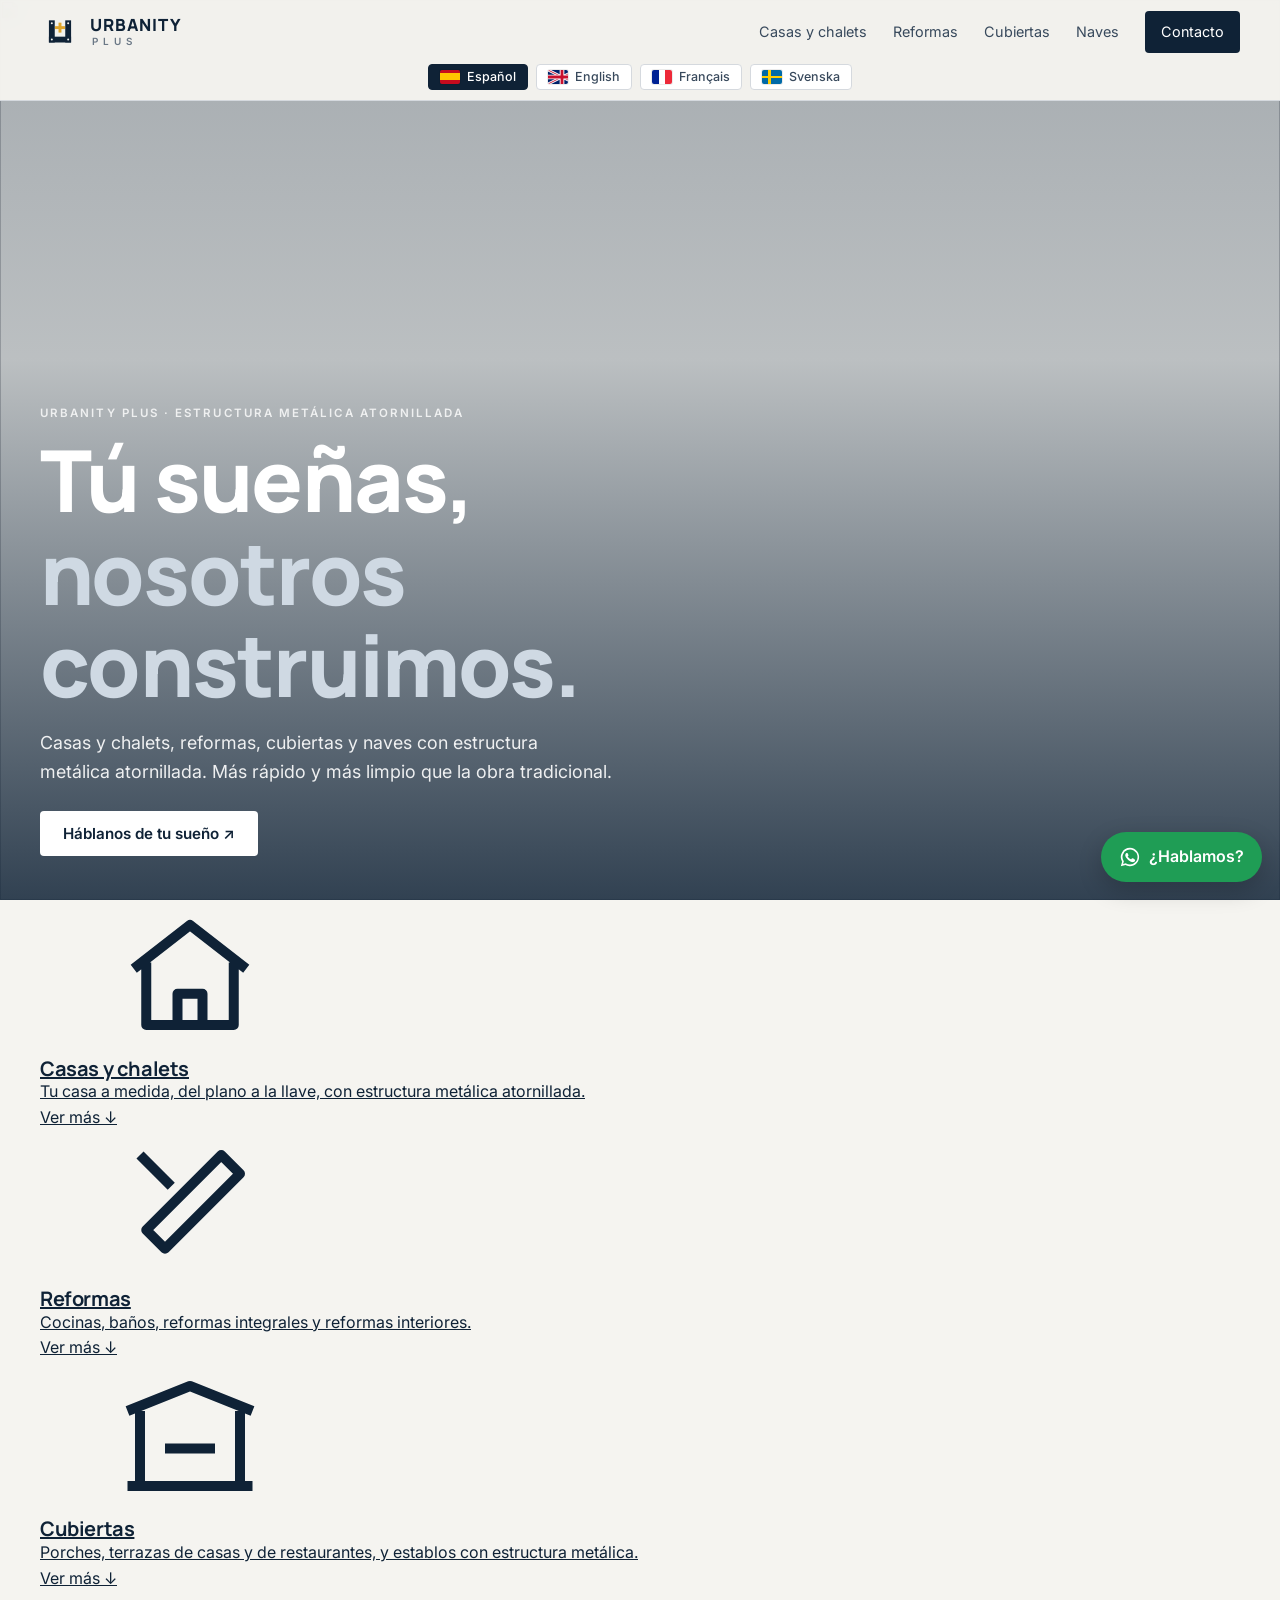
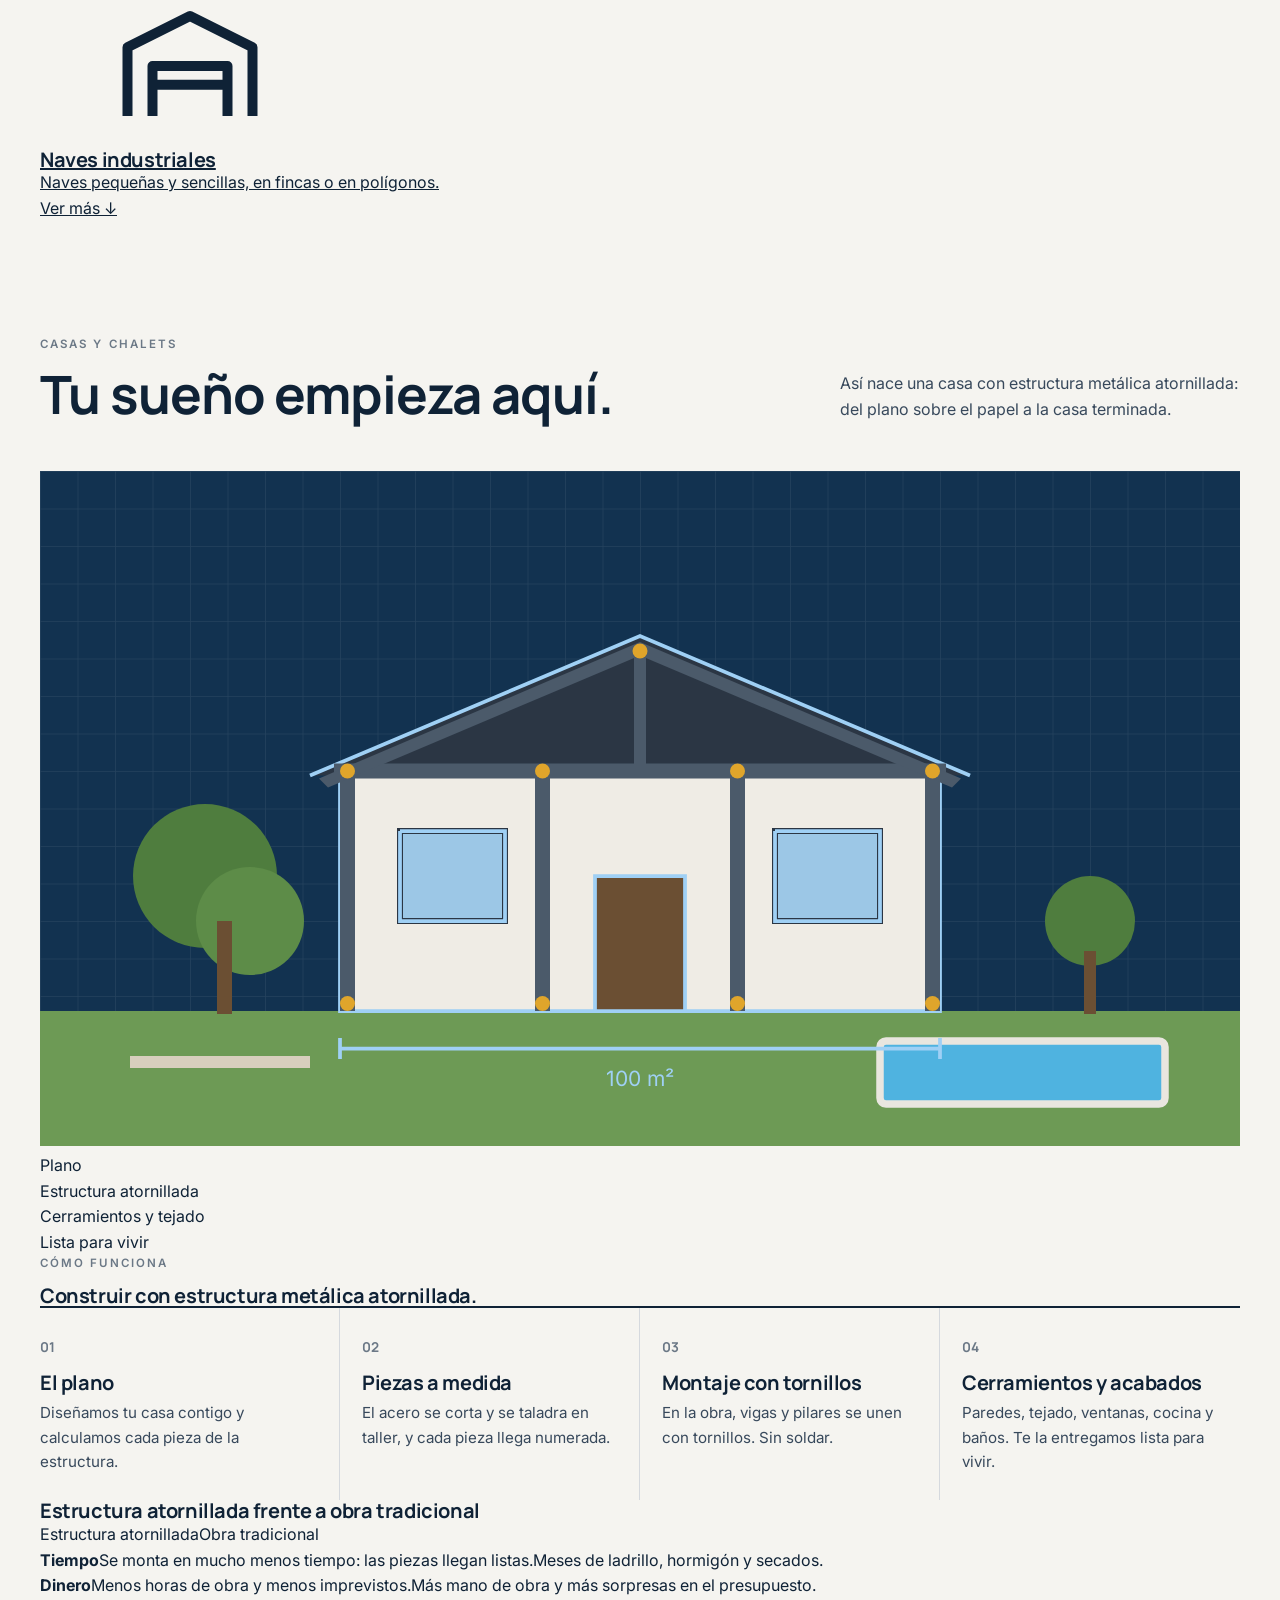
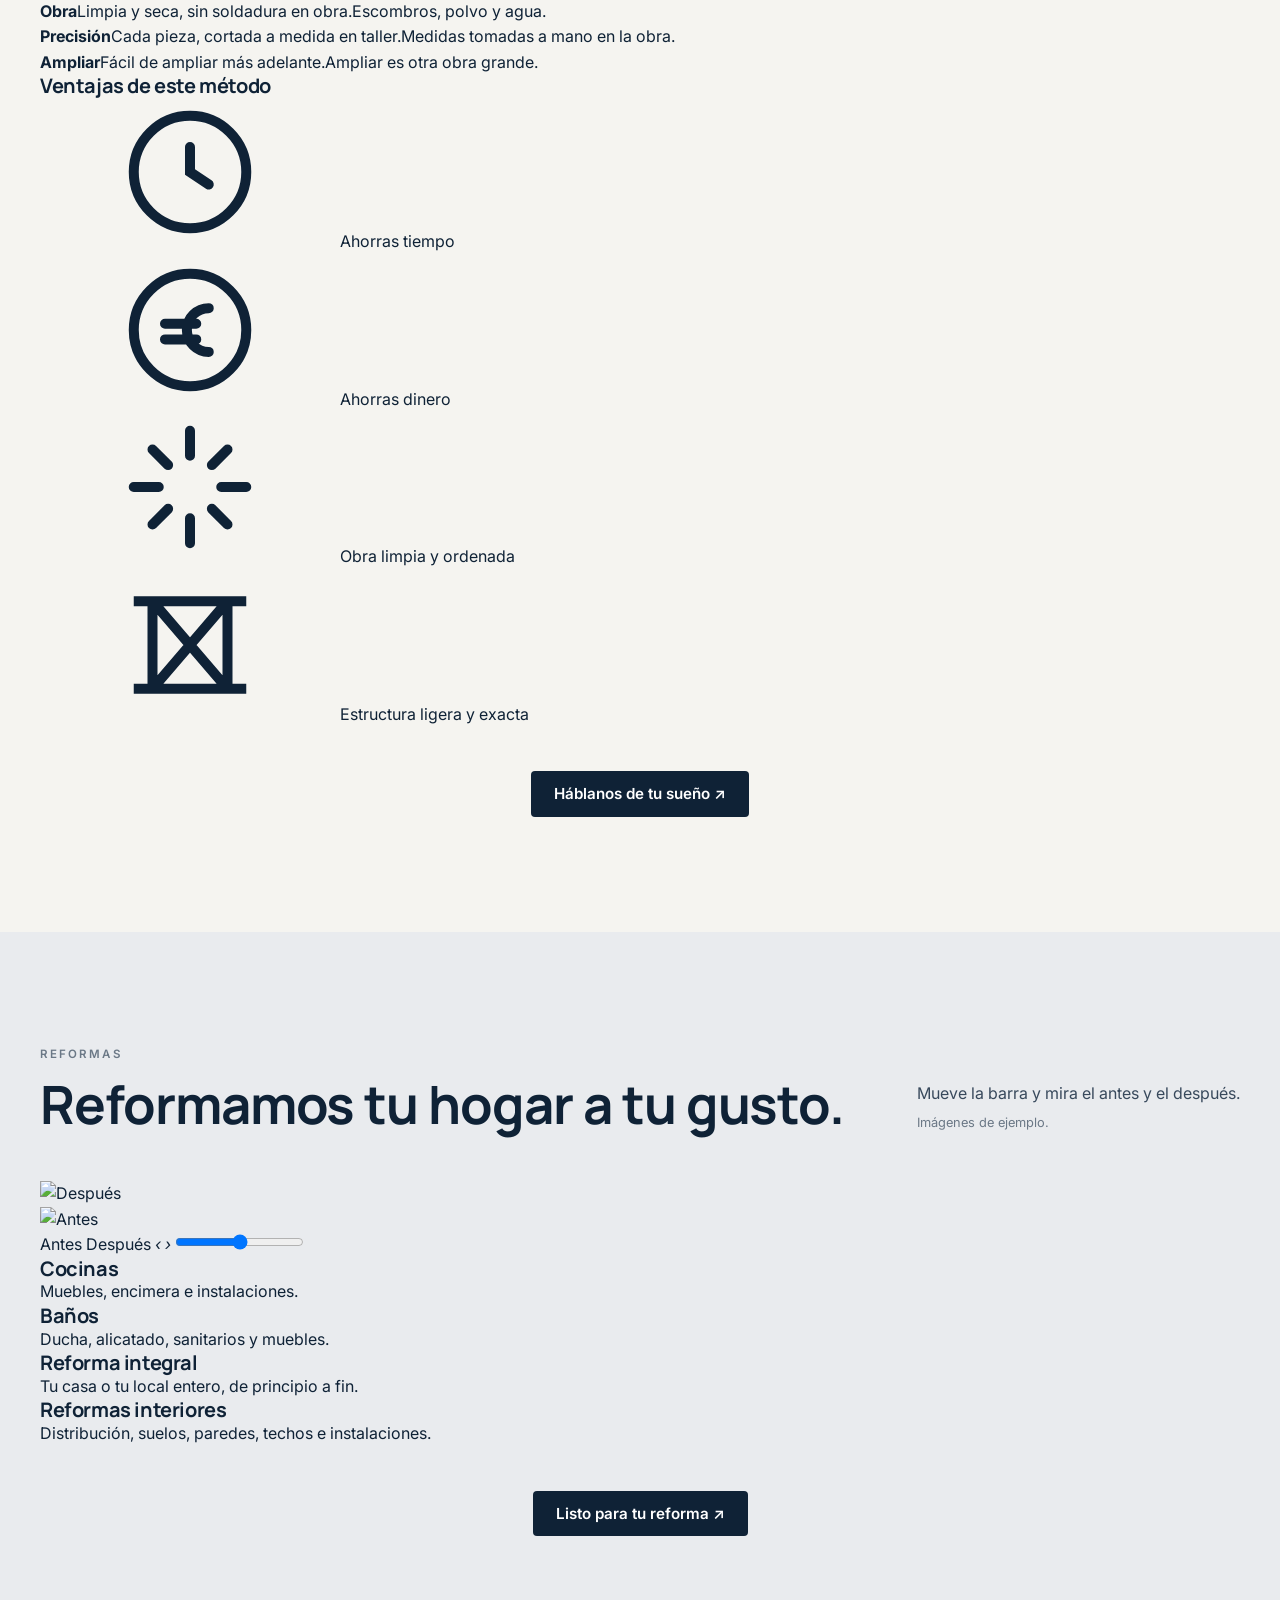
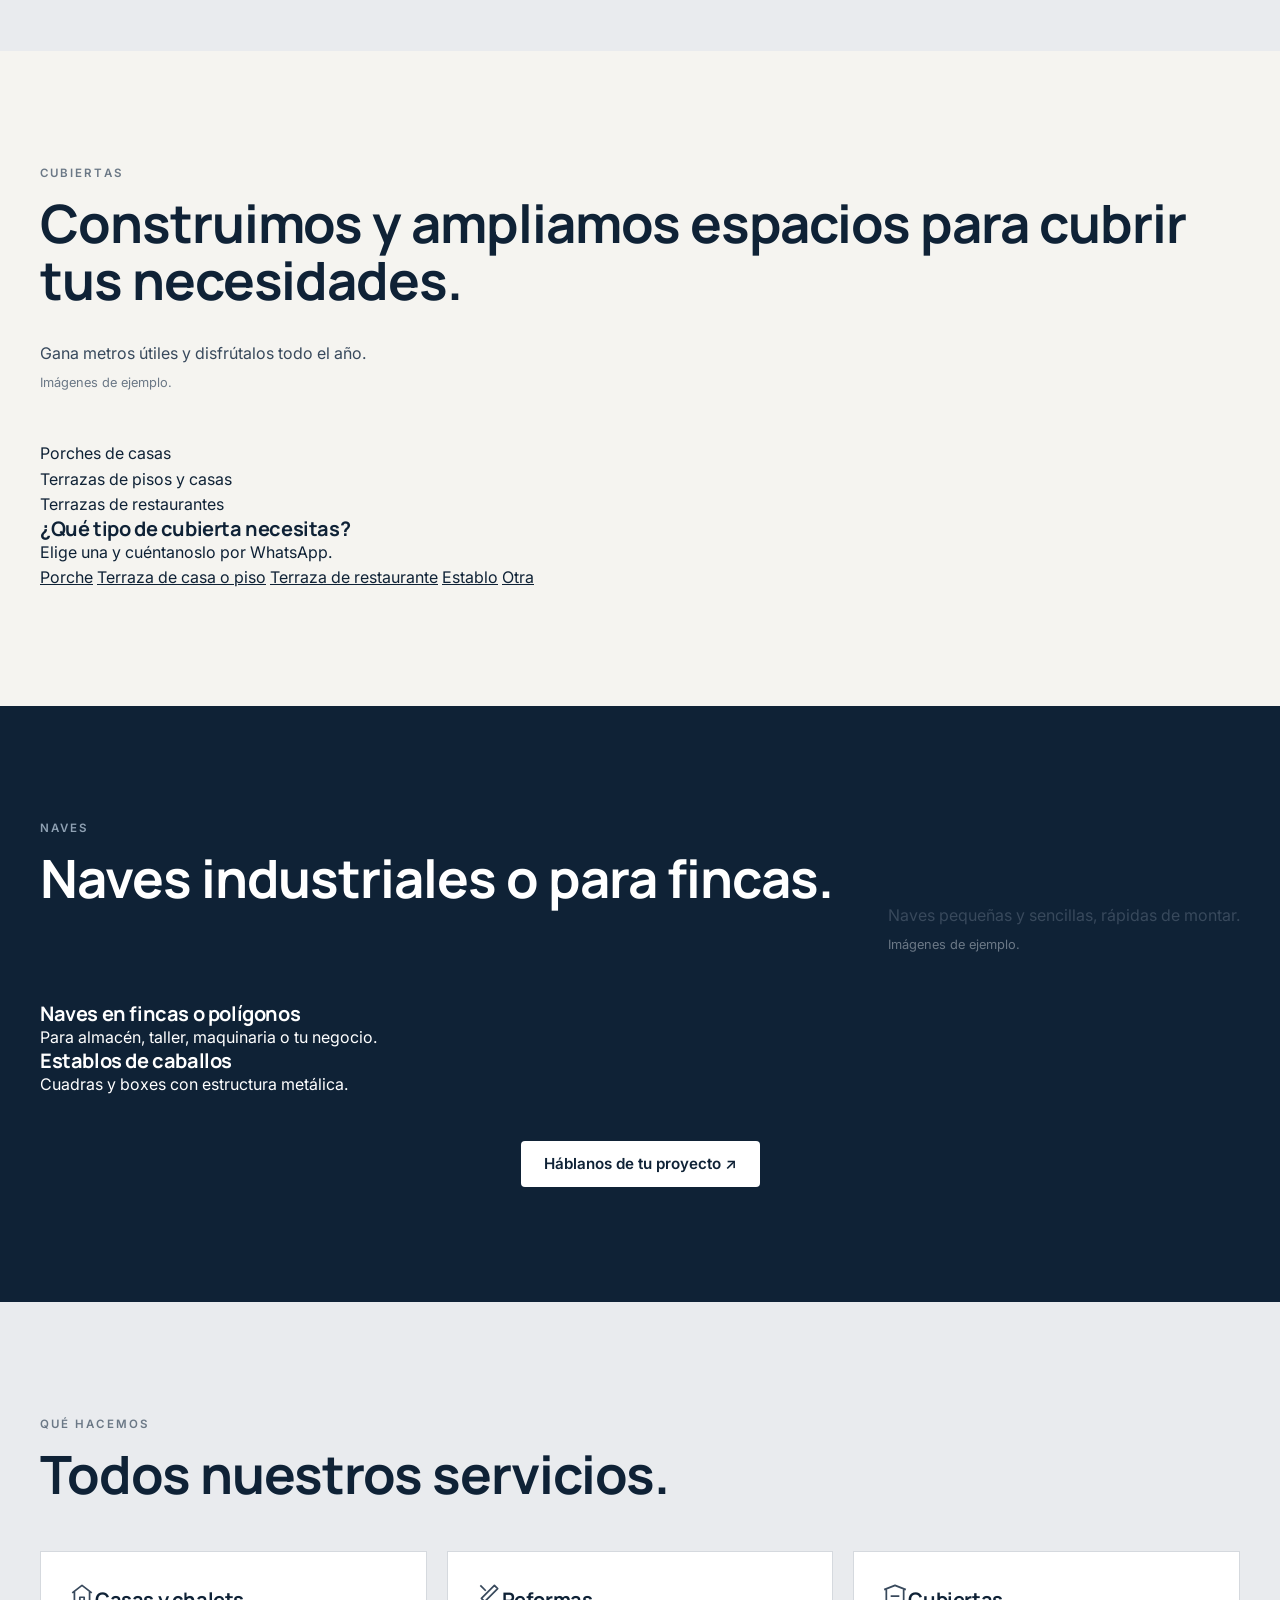
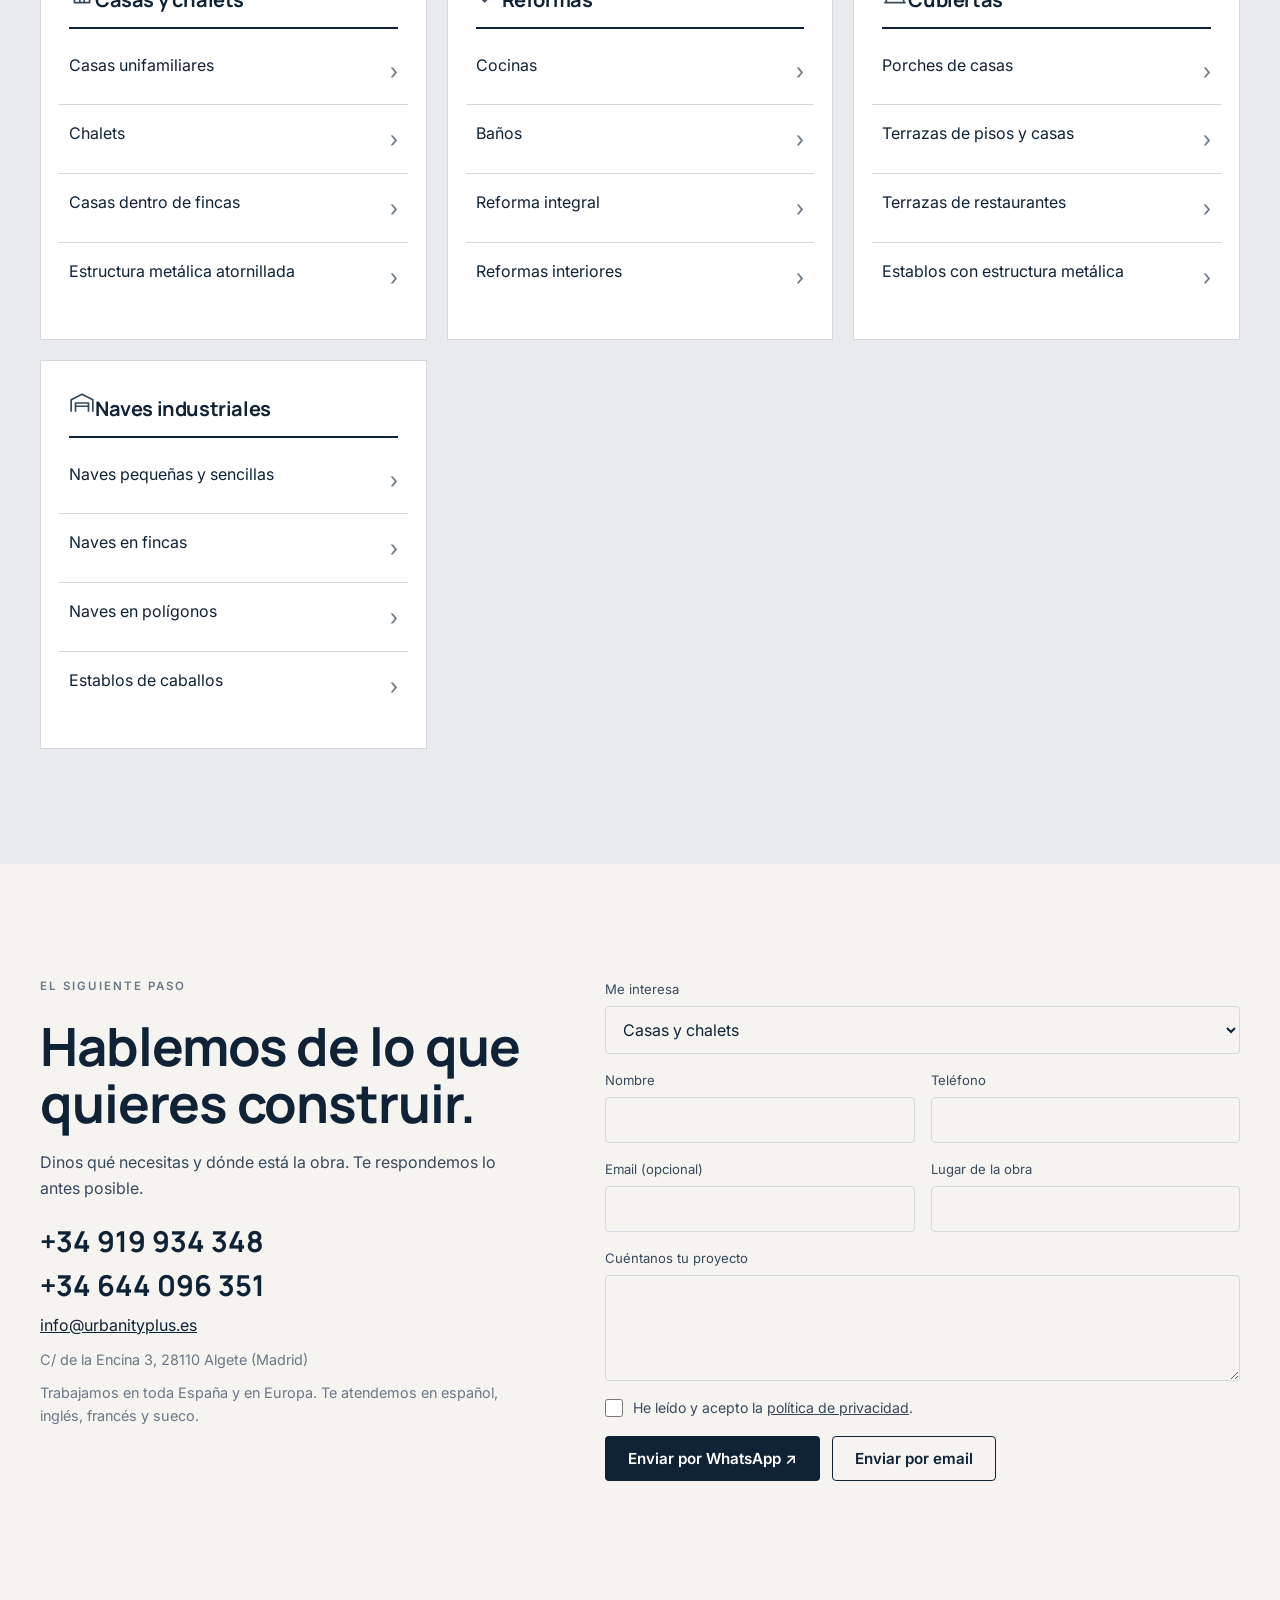
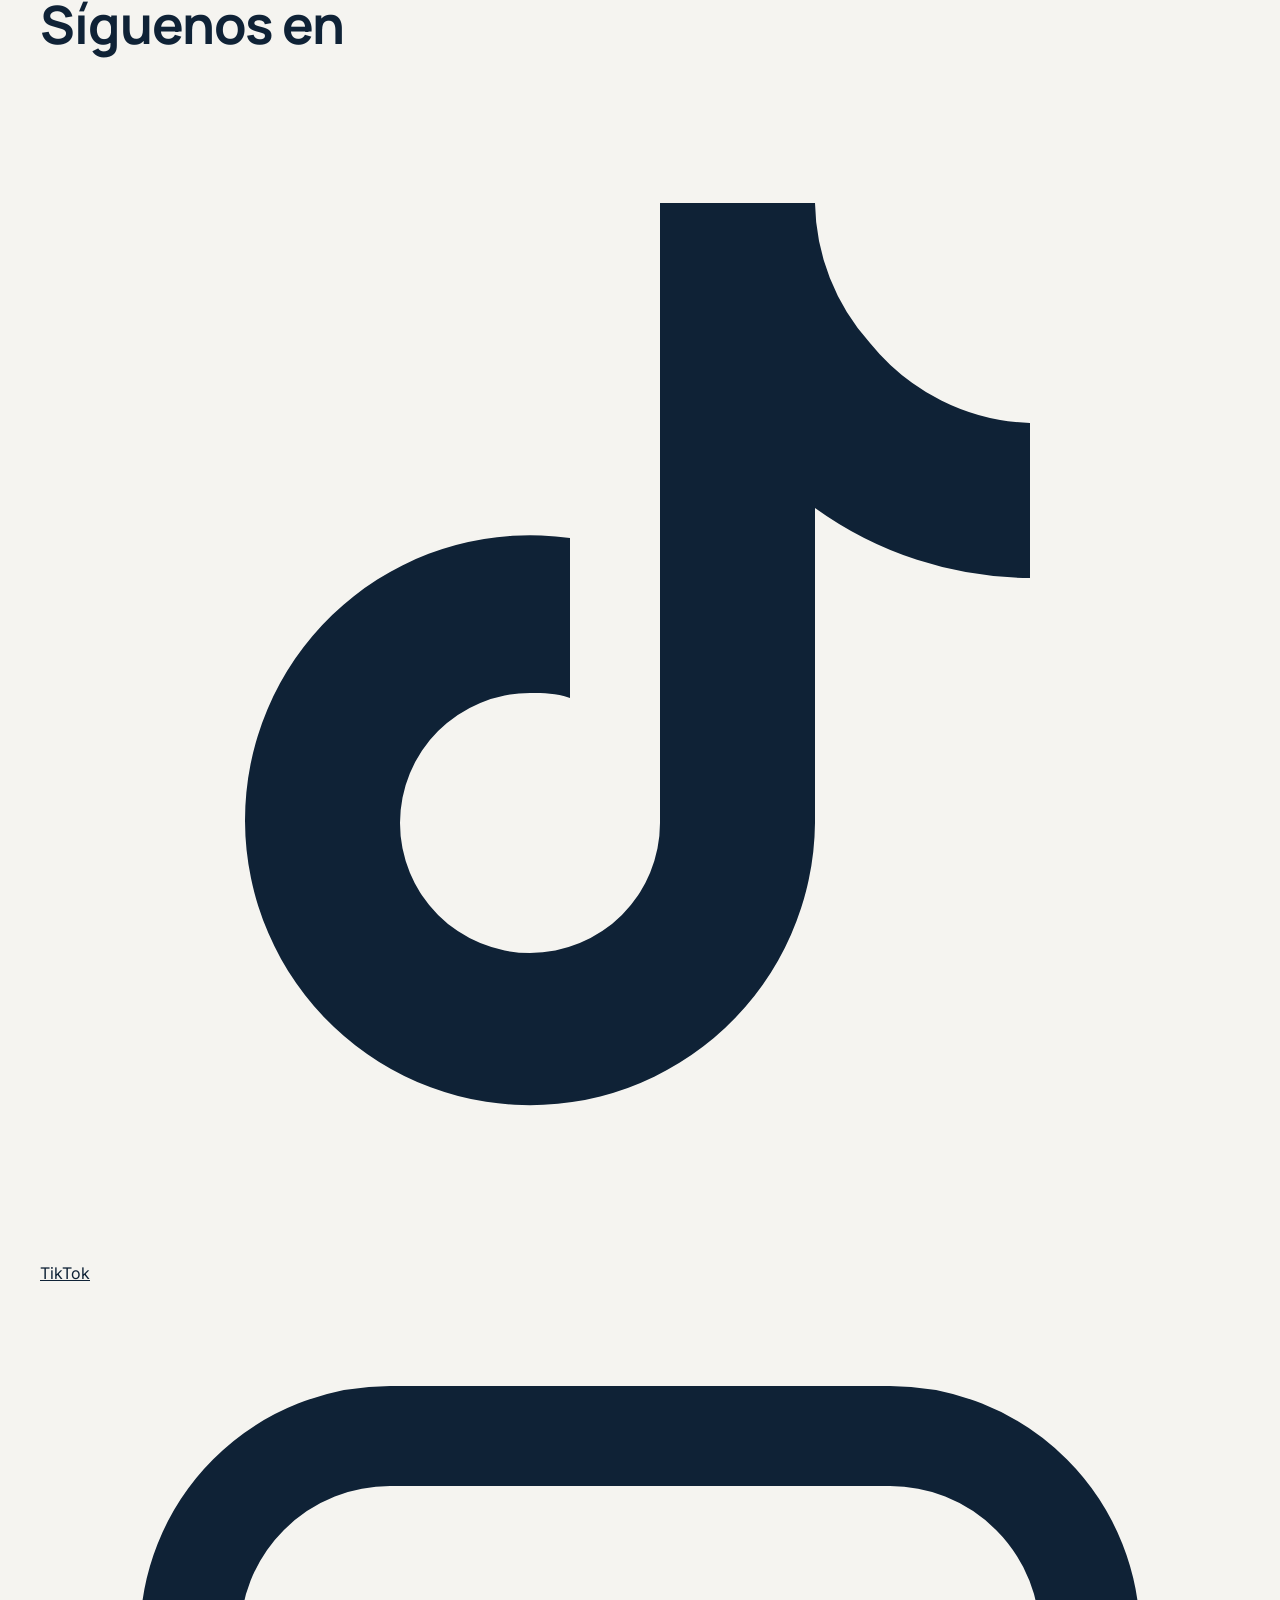
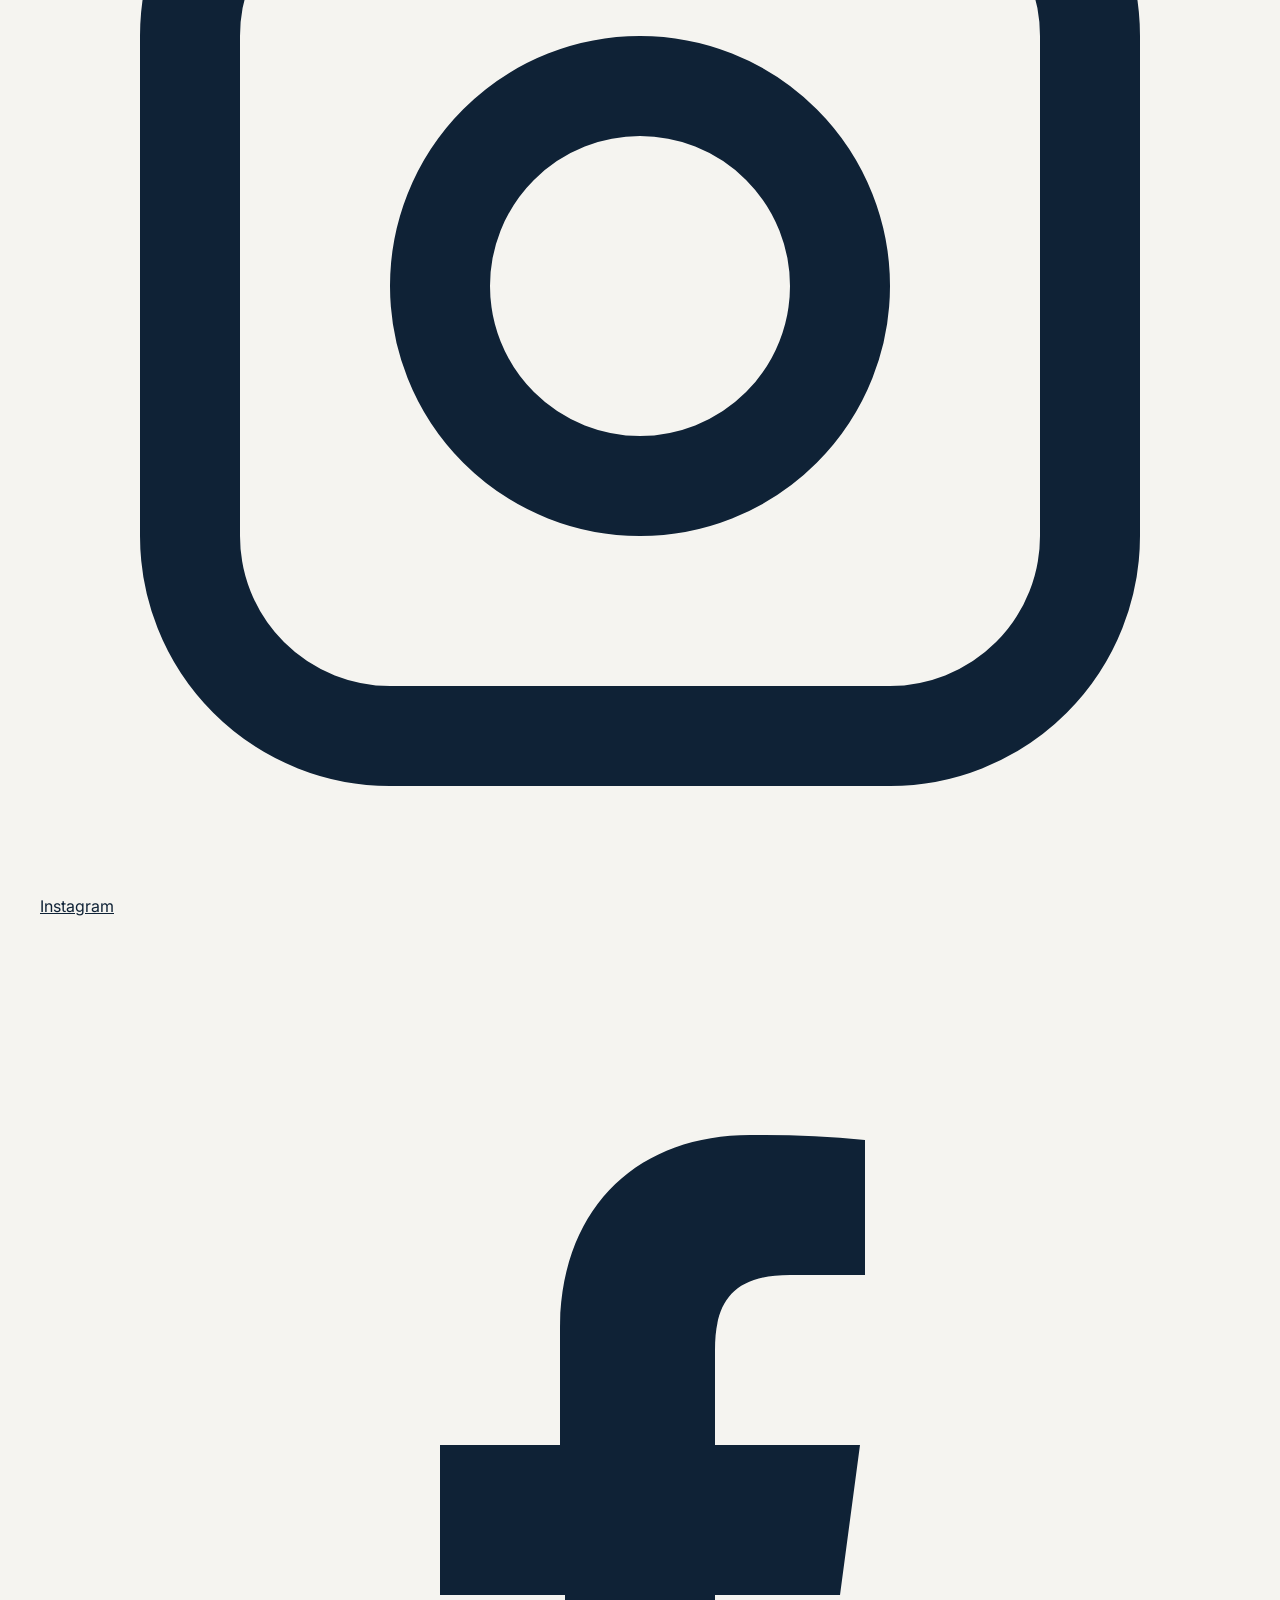
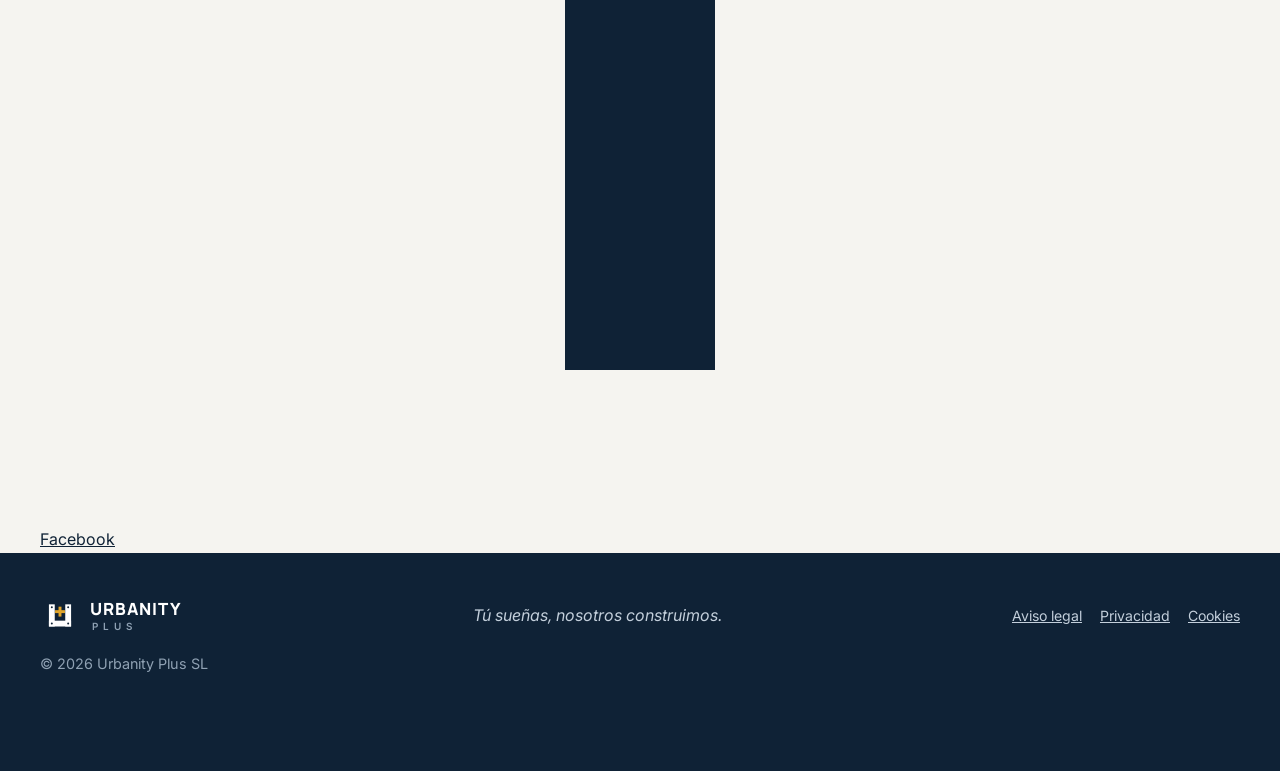
==== commit 33fd75ae: "Urbanity Plus: index.html" ====
--- a/index.html
+++ b/index.html
@@ -3,14 +3,14 @@
 <head>
 <meta charset="utf-8">
 <meta name="viewport" content="width=device-width, initial-scale=1">
-<title>Urbanity Plus · Construcción y estructuras metálicas atornilladas</title>
-<meta name="description" content="Urbanity Plus construye casas, naves, porches y cubiertas con estructura metálica atornillada, y hace reformas integrales. Trabajamos en toda España y en Europa.">
+<title>Urbanity Plus · Tú sueñas, nosotros construimos</title>
+<meta name="description" content="Urbanity Plus construye casas y chalets, cubiertas, porches y naves con estructura metálica atornillada, y hace reformas de cocinas, baños e integrales. En toda España y en Europa.">
 <meta name="theme-color" content="#0f2236">
 <link rel="icon" href="favicon.svg" type="image/svg+xml">
 <link rel="preconnect" href="https://fonts.googleapis.com">
 <link rel="preconnect" href="https://fonts.gstatic.com" crossorigin>
 <link href="https://fonts.googleapis.com/css2?family=Manrope:wght@500;600;700;800&family=Inter:wght@400;500;600&display=swap" rel="stylesheet">
-<link rel="stylesheet" href="styles.css?v=14">
+<link rel="stylesheet" href="styles.css?v=20">
 <script type="application/ld+json">
 {"@context":"https://schema.org","@type":"GeneralContractor","name":"Urbanity Plus","url":"https://urbanityplus.es","telephone":"+34919934348","email":"info@urbanityplus.es","address":{"@type":"PostalAddress","streetAddress":"C/ de la Encina 3, casa B","postalCode":"28110","addressLocality":"Algete","addressRegion":"Madrid","addressCountry":"ES"},"areaServed":["ES","EU"],"knowsLanguage":["es","en","fr","sv"]}
 </script>
@@ -20,15 +20,14 @@
 <header class="hdr">
   <div class="hdr__top wrap">
     <a href="#inicio" class="logo" aria-label="Urbanity Plus, inicio">
-      <svg viewBox="0 0 64 44" aria-hidden="true"><path d="M4 22 32 4l28 18" fill="none" stroke="currentColor" stroke-width="4" stroke-linejoin="round"/><rect x="25" y="17" width="14" height="14" fill="none" stroke="currentColor" stroke-width="3"/><path d="M32 17v14M25 24h14" stroke="currentColor" stroke-width="3"/></svg>
+      <svg viewBox="0 0 48 48" aria-hidden="true"><use href="#logo-mark"/></svg>
       <span><b>URBANITY</b><small>PLUS</small></span>
     </a>
     <nav class="nav" id="nav" aria-label="Principal">
-      <a href="#servicios" data-i18n="nav.services">Servicios</a>
-      <a href="#sistema" data-i18n="nav.system">El sistema</a>
-      <a href="#proceso" data-i18n="nav.process">Cómo trabajamos</a>
-      <a href="#obras" data-i18n="nav.works">Ejemplos</a>
-      <a href="#preguntas" data-i18n="nav.faq">Preguntas</a>
+      <a href="#casas" data-i18n="nav.casas">Casas y chalets</a>
+      <a href="#reformas" data-i18n="nav.reformas">Reformas</a>
+      <a href="#cubiertas" data-i18n="nav.cubiertas">Cubiertas</a>
+      <a href="#naves" data-i18n="nav.naves">Naves</a>
       <a href="#contacto" class="nav__cta" data-i18n="nav.contact">Contacto</a>
     </nav>
     <button class="burger" aria-label="Menú" aria-expanded="false" aria-controls="nav"><span></span><span></span></button>
@@ -47,201 +46,243 @@
 <section class="hero" id="inicio">
   <img class="hero__img" src="https://images.unsplash.com/photo-1600585154340-be6161a56a0c?auto=format&fit=crop&w=2000&q=70" alt="">
   <div class="hero__in wrap">
-    <p class="kicker" data-i18n="hero.kicker">Urbanity Plus · Empresa constructora</p>
-    <h1 data-i18n="hero.title">Tu proyecto,<br><em>nuestra prioridad.</em></h1>
-    <p class="hero__sub" data-i18n="hero.sub">Construimos casas, naves, porches y cubiertas con estructura metálica atornillada, y hacemos reformas completas. En toda España y en Europa.</p>
+    <p class="kicker" data-i18n="hero.kicker">Urbanity Plus · Estructura metálica atornillada</p>
+    <h1 data-i18n="hero.title">Tú sueñas,<br><em>nosotros construimos.</em></h1>
+    <p class="hero__sub" data-i18n="hero.sub">Casas y chalets, reformas, cubiertas y naves con estructura metálica atornillada. Más rápido y más limpio que la obra tradicional.</p>
     <div class="hero__btns">
-      <a href="#particulares" class="btn btn--light" data-i18n="hero.b1">Soy particular ↗</a>
-      <a href="#empresas" class="btn btn--ghost" data-i18n="hero.b2">Soy empresa o promotora ↗</a>
-    </div>
-  </div>
-  <nav class="hero__svc" aria-label="Servicios">
-    <div class="wrap hero__svc-in">
-      <a href="#g-obra" data-group><svg><use href="#i-house"/></svg><span data-i18n="svc.g1">Obra nueva</span></a>
-      <a href="#g-reformas" data-group><svg><use href="#i-tools"/></svg><span data-i18n="svc.g2">Reformas</span></a>
-      <a href="#g-estructura" data-group><svg><use href="#i-beam"/></svg><span data-i18n="svc.g6">Estructuras metálicas</span></a>
-      <a href="#g-porches" data-group><svg><use href="#i-porch"/></svg><span data-i18n="svc.g3">Porches, cubiertas y restaurantes</span></a>
-      <a href="#g-caballos" data-group><svg><use href="#i-horse"/></svg><span data-i18n="svc.g4">Caballos</span></a>
-      <a href="#g-jardines" data-group><svg><use href="#i-tree"/></svg><span data-i18n="svc.g5">Jardines</span></a>
-      <a href="#servicios" class="hero__svc-all"><span data-i18n="hero.more">Ver todos los servicios ↓</span></a>
-    </div>
-  </nav>
-</section>
-
-<!-- PARA QUIÉN -->
-<section class="sec" id="para-quien">
-  <div class="wrap">
-    <div class="sec__head">
-      <div><p class="kicker" data-i18n="who.kicker">Particulares y empresas</p>
-      <h2 data-i18n="who.title">Espacios para vivir.<br>Espacios para trabajar.</h2></div>
-      <p class="sec__lead" data-i18n="who.lead">Cuéntanos qué quieres construir y dónde. Te decimos cómo lo haríamos, cuánto tardaríamos y cuánto costaría.</p>
-    </div>
-
-    <article class="split" id="particulares">
-      <img src="https://images.unsplash.com/photo-1600596542815-ffad4c1539a9?auto=format&fit=crop&w=1400&q=70" alt="" loading="lazy">
-      <div class="split__txt">
-        <p class="kicker" data-i18n="who.p.k">Para particulares</p>
-        <h3 data-i18n="who.p.t">Tu casa. A tu manera.</h3>
-        <p data-i18n="who.p.d">Casas unifamiliares, casas dentro de fincas, porches, cubiertas para terrazas y reformas de baños, cocinas o la casa entera.</p>
-        <a href="#contacto" class="btn btn--dark" data-pick="particular" data-i18n="who.p.b">Hablar de mi casa ↗</a>
+      <a href="#contacto" class="btn btn--light" data-i18n="hero.b1">Háblanos de tu sueño ↗</a>
+    </div>
+  </div>
+</section>
+
+<!-- LAS 4 LÍNEAS -->
+<section class="cats" aria-label="Lo que hacemos">
+  <div class="wrap cats__in">
+    <a class="cat" href="#casas">
+      <img src="https://images.unsplash.com/photo-1602343168117-bb8ffe3e2e9f?auto=format&fit=crop&w=700&q=70" alt="" loading="lazy">
+      <div><svg><use href="#i-house"/></svg><h3 data-i18n="c1.t">Casas y chalets</h3>
+      <p data-i18n="c1.d">Tu casa a medida, del plano a la llave, con estructura metálica atornillada.</p>
+      <span class="cat__more" data-i18n="c.more">Ver más ↓</span></div>
+    </a>
+    <a class="cat" href="#reformas">
+      <img src="https://images.unsplash.com/photo-1600585152220-90363fe7e115?auto=format&fit=crop&w=700&q=70" alt="" loading="lazy">
+      <div><svg><use href="#i-tools"/></svg><h3 data-i18n="c2.t">Reformas</h3>
+      <p data-i18n="c2.d">Cocinas, baños, reformas integrales y reformas interiores.</p>
+      <span class="cat__more" data-i18n="c.more">Ver más ↓</span></div>
+    </a>
+    <a class="cat" href="#cubiertas">
+      <img src="https://images.unsplash.com/photo-1555396273-367ea4eb4db5?auto=format&fit=crop&w=700&q=70" alt="" loading="lazy">
+      <div><svg><use href="#i-porch"/></svg><h3 data-i18n="c3.t">Cubiertas</h3>
+      <p data-i18n="c3.d">Porches, terrazas de casas y de restaurantes, y establos con estructura metálica.</p>
+      <span class="cat__more" data-i18n="c.more">Ver más ↓</span></div>
+    </a>
+    <a class="cat" href="#naves">
+      <img src="https://images.unsplash.com/photo-1565610222536-ef125c59da2e?auto=format&fit=crop&w=700&q=70" alt="" loading="lazy">
+      <div><svg><use href="#i-hangar"/></svg><h3 data-i18n="c4.t">Naves industriales</h3>
+      <p data-i18n="c4.d">Naves pequeñas y sencillas, en fincas o en polígonos.</p>
+      <span class="cat__more" data-i18n="c.more">Ver más ↓</span></div>
+    </a>
+  </div>
+</section>
+
+<!-- CASAS Y CHALETS -->
+<section class="sec" id="casas">
+  <div class="wrap">
+    <div class="sec__head">
+      <div><p class="kicker" data-i18n="casa.k">Casas y chalets</p>
+      <h2 data-i18n="casa.t">Tu sueño empieza aquí.</h2></div>
+      <p class="sec__lead" data-i18n="casa.lead">Así nace una casa con estructura metálica atornillada: del plano sobre el papel a la casa terminada.</p>
+    </div>
+
+    <figure class="film" id="film">
+      <svg class="v" viewBox="0 0 800 450" role="img" aria-label="Animación: del plano a la casa terminada">
+        <defs>
+          <pattern id="grid" width="25" height="25" patternUnits="userSpaceOnUse"><path d="M25 0H0v25" fill="none" stroke="rgba(255,255,255,.08)"/></pattern>
+          <linearGradient id="sky" x1="0" y1="0" x2="0" y2="1"><stop offset="0" stop-color="#9cc9ec"/><stop offset="1" stop-color="#e6f1f8"/></linearGradient>
+        </defs>
+        <rect width="800" height="450" fill="url(#sky)"/>
+        <g class="bp"><rect width="800" height="450" fill="#123250"/><rect width="800" height="450" fill="url(#grid)"/></g>
+        <!-- 4: parcela, jardín y piscina -->
+        <g class="life">
+          <rect y="360" width="800" height="90" fill="#6d9a55"/>
+          <rect x="560" y="380" width="190" height="42" rx="4" fill="#4fb3e0" stroke="#e9e6df" stroke-width="5"/>
+          <rect x="60" y="390" width="120" height="8" fill="#d8cfbd"/>
+          <circle cx="110" cy="270" r="48" fill="#4f7d3e"/><circle cx="140" cy="300" r="36" fill="#5d8c48"/><rect x="118" y="300" width="10" height="62" fill="#6b4f33"/>
+          <circle cx="700" cy="300" r="30" fill="#4f7d3e"/><rect x="696" y="320" width="8" height="42" fill="#6b4f33"/>
+        </g>
+        <!-- 3: cerramientos y tejado -->
+        <g class="wall">
+          <rect x="200" y="200" width="400" height="160" fill="#efece5"/>
+          <polygon points="180,203 400,110 620,203" fill="#2b3644"/>
+          <rect x="240" y="240" width="70" height="60" fill="#9cc7e6" stroke="#2b3644" stroke-width="4"/>
+          <rect x="490" y="240" width="70" height="60" fill="#9cc7e6" stroke="#2b3644" stroke-width="4"/>
+          <rect x="370" y="270" width="60" height="90" fill="#6b4f33"/>
+        </g>
+        <!-- 1: el plano -->
+        <g class="plan" fill="none" stroke="#9fd0f5" stroke-width="2.5" stroke-dasharray="8 6">
+          <path class="p" pathLength="1" d="M200 360V200h400v160z"/>
+          <path class="p" pathLength="1" d="M180 203 400 110l220 93"/>
+          <path class="p" pathLength="1" d="M240 240h70v60h-70zM490 240h70v60h-70zM370 360v-90h60v90"/>
+          <path class="p" pathLength="1" d="M200 385h400M200 378v14M600 378v14"/>
+        </g>
+        <text class="plan-t" x="400" y="410" text-anchor="middle" fill="#9fd0f5" font-family="Inter,sans-serif" font-size="14">100 m²</text>
+        <!-- 2: estructura atornillada -->
+        <g class="frame" fill="#4b5a6a">
+          <rect class="col" x="200" y="200" width="10" height="160" style="--d:0s"/>
+          <rect class="col" x="330" y="200" width="10" height="160" style="--d:.15s"/>
+          <rect class="col" x="460" y="200" width="10" height="160" style="--d:.3s"/>
+          <rect class="col" x="590" y="200" width="10" height="160" style="--d:.45s"/>
+          <rect class="beam" x="196" y="195" width="408" height="10" style="--d:.7s"/>
+          <path class="beam" d="M186 205 400 114l214 91-6 6-208-88-208 88z" style="--d:.9s"/>
+          <rect class="beam" x="396" y="118" width="8" height="80" style="--d:1s"/>
+        </g>
+        <g class="bolts" fill="#e0a52b">
+          <circle cx="205" cy="200" r="5"/><circle cx="335" cy="200" r="5"/><circle cx="465" cy="200" r="5"/><circle cx="595" cy="200" r="5"/>
+          <circle cx="205" cy="355" r="5"/><circle cx="335" cy="355" r="5"/><circle cx="465" cy="355" r="5"/><circle cx="595" cy="355" r="5"/>
+          <circle cx="400" cy="120" r="5"/>
+        </g>
+      </svg>
+      <ol class="film__steps">
+        <li data-n="1" data-i18n="vid.s1">Plano</li>
+        <li data-n="2" data-i18n="vid.s2">Estructura atornillada</li>
+        <li data-n="3" data-i18n="vid.s3">Cerramientos y tejado</li>
+        <li data-n="4" data-i18n="vid.s4">Lista para vivir</li>
+      </ol>
+    </figure>
+
+    <div class="how">
+      <p class="kicker" data-i18n="how.k">Cómo funciona</p>
+      <h3 class="how__t" data-i18n="how.t">Construir con estructura metálica atornillada.</h3>
+      <ol class="parts">
+        <li><span>01</span><h3 data-i18n="how.1t">El plano</h3><p data-i18n="how.1d">Diseñamos tu casa contigo y calculamos cada pieza de la estructura.</p></li>
+        <li><span>02</span><h3 data-i18n="how.2t">Piezas a medida</h3><p data-i18n="how.2d">El acero se corta y se taladra en taller, y cada pieza llega numerada.</p></li>
+        <li><span>03</span><h3 data-i18n="how.3t">Montaje con tornillos</h3><p data-i18n="how.3d">En la obra, vigas y pilares se unen con tornillos. Sin soldar.</p></li>
+        <li><span>04</span><h3 data-i18n="how.4t">Cerramientos y acabados</h3><p data-i18n="how.4d">Paredes, tejado, ventanas, cocina y baños. Te la entregamos lista para vivir.</p></li>
+      </ol>
+    </div>
+
+    <div class="cmp">
+      <h3 data-i18n="cmp.t">Estructura atornillada frente a obra tradicional</h3>
+      <div class="cmp__tbl" role="table">
+        <div class="cmp__row cmp__head" role="row"><span role="columnheader"></span><span role="columnheader" data-i18n="cmp.h1">Estructura atornillada</span><span role="columnheader" data-i18n="cmp.h2">Obra tradicional</span></div>
+        <div class="cmp__row" role="row"><b role="rowheader" data-i18n="cmp.r1">Tiempo</b><span class="yes" data-i18n="cmp.r1a">Se monta en mucho menos tiempo: las piezas llegan listas.</span><span class="no" data-i18n="cmp.r1b">Meses de ladrillo, hormigón y secados.</span></div>
+        <div class="cmp__row" role="row"><b role="rowheader" data-i18n="cmp.r2">Dinero</b><span class="yes" data-i18n="cmp.r2a">Menos horas de obra y menos imprevistos.</span><span class="no" data-i18n="cmp.r2b">Más mano de obra y más sorpresas en el presupuesto.</span></div>
+        <div class="cmp__row" role="row"><b role="rowheader" data-i18n="cmp.r3">Obra</b><span class="yes" data-i18n="cmp.r3a">Limpia y seca, sin soldadura en obra.</span><span class="no" data-i18n="cmp.r3b">Escombros, polvo y agua.</span></div>
+        <div class="cmp__row" role="row"><b role="rowheader" data-i18n="cmp.r4">Precisión</b><span class="yes" data-i18n="cmp.r4a">Cada pieza, cortada a medida en taller.</span><span class="no" data-i18n="cmp.r4b">Medidas tomadas a mano en la obra.</span></div>
+        <div class="cmp__row" role="row"><b role="rowheader" data-i18n="cmp.r5">Ampliar</b><span class="yes" data-i18n="cmp.r5a">Fácil de ampliar más adelante.</span><span class="no" data-i18n="cmp.r5b">Ampliar es otra obra grande.</span></div>
       </div>
-    </article>
-
-    <article class="split split--rev" id="empresas">
-      <img src="https://images.unsplash.com/photo-1586528116311-ad8dd3c8310d?auto=format&fit=crop&w=1400&q=70" alt="" loading="lazy">
-      <div class="split__txt">
-        <p class="kicker" data-i18n="who.e.k">Para empresas y promotoras</p>
-        <h3 data-i18n="who.e.t">Naves, locales y promociones.</h3>
-        <p data-i18n="who.e.d">Naves industriales de hasta 6 m de altura, restaurantes, cuadras y obra nueva. Estructura rápida de montar y presupuesto cerrado.</p>
-        <a href="#contacto" class="btn btn--dark" data-pick="empresa" data-i18n="who.e.b">Presentar mi proyecto ↗</a>
+    </div>
+
+    <div class="adv">
+      <h3 data-i18n="adv.t">Ventajas de este método</h3>
+      <ul>
+        <li><svg><use href="#i-clock"/></svg><span data-i18n="adv.1">Ahorras tiempo</span></li>
+        <li><svg><use href="#i-coin"/></svg><span data-i18n="adv.2">Ahorras dinero</span></li>
+        <li><svg><use href="#i-spark"/></svg><span data-i18n="adv.3">Obra limpia y ordenada</span></li>
+        <li><svg><use href="#i-beam"/></svg><span data-i18n="adv.4">Estructura ligera y exacta</span></li>
+      </ul>
+    </div>
+
+    <div class="center"><a href="#contacto" class="btn btn--dark" data-pick="Casa o chalet" data-i18n="casa.cta">Háblanos de tu sueño ↗</a></div>
+  </div>
+</section>
+
+<!-- REFORMAS -->
+<section class="sec sec--tint" id="reformas">
+  <div class="wrap">
+    <div class="sec__head">
+      <div><p class="kicker" data-i18n="ref.k">Reformas</p>
+      <h2 data-i18n="ref.t">Reformamos tu hogar a tu gusto.</h2></div>
+      <p class="sec__lead"><span data-i18n="ref.lead">Mueve la barra y mira el antes y el después.</span> <small class="note" data-i18n="ref.note">Imágenes de ejemplo.</small></p>
+    </div>
+
+    <div class="ba" id="ba" style="--x:50%">
+      <img src="https://images.unsplash.com/photo-1586023492125-27b2c045efd7?auto=format&fit=crop&w=1600&h=900&q=70" alt="Después" loading="lazy">
+      <div class="ba__before"><img src="https://images.unsplash.com/photo-1484101403633-562f891dc89a?auto=format&fit=crop&w=1600&h=900&q=70" alt="Antes" loading="lazy"></div>
+      <span class="ba__tag ba__tag--l" data-i18n="ref.before">Antes</span>
+      <span class="ba__tag ba__tag--r" data-i18n="ref.after">Después</span>
+      <span class="ba__bar" aria-hidden="true"><i>‹ ›</i></span>
+      <input type="range" min="0" max="100" value="50" aria-label="Antes y después">
+    </div>
+
+    <div class="cards">
+      <article><img src="https://images.unsplash.com/photo-1556912173-3bb406ef7e77?auto=format&fit=crop&w=800&q=70" alt="" loading="lazy"><h3 data-i18n="ref.1t">Cocinas</h3><p data-i18n="ref.1d">Muebles, encimera e instalaciones.</p></article>
+      <article><img src="https://images.unsplash.com/photo-1584622650111-993a426fbf0a?auto=format&fit=crop&w=800&q=70" alt="" loading="lazy"><h3 data-i18n="ref.2t">Baños</h3><p data-i18n="ref.2d">Ducha, alicatado, sanitarios y muebles.</p></article>
+      <article><img src="https://images.unsplash.com/photo-1600210492486-724fe5c67fb0?auto=format&fit=crop&w=800&q=70" alt="" loading="lazy"><h3 data-i18n="ref.3t">Reforma integral</h3><p data-i18n="ref.3d">Tu casa o tu local entero, de principio a fin.</p></article>
+      <article><img src="https://images.unsplash.com/photo-1600566753086-00f18fb6b3ea?auto=format&fit=crop&w=800&q=70" alt="" loading="lazy"><h3 data-i18n="ref.4t">Reformas interiores</h3><p data-i18n="ref.4d">Distribución, suelos, paredes, techos e instalaciones.</p></article>
+    </div>
+
+    <div class="center"><a href="#contacto" class="btn btn--dark" data-pick="Reforma" data-i18n="ref.cta">Listo para tu reforma ↗</a></div>
+  </div>
+</section>
+
+<!-- CUBIERTAS -->
+<section class="sec" id="cubiertas">
+  <div class="wrap">
+    <div class="sec__head">
+      <div><p class="kicker" data-i18n="cub.k">Cubiertas</p>
+      <h2 data-i18n="cub.t">Construimos y ampliamos espacios para cubrir tus necesidades.</h2></div>
+      <p class="sec__lead"><span data-i18n="cub.lead">Gana metros útiles y disfrútalos todo el año.</span> <small class="note" data-i18n="ref.note">Imágenes de ejemplo.</small></p>
+    </div>
+
+    <div class="gal3">
+      <figure><img src="https://images.unsplash.com/photo-1582268611958-ebfd161ef9cf?auto=format&fit=crop&w=1000&q=70" alt="" loading="lazy"><figcaption data-i18n="cub.1">Porches de casas</figcaption></figure>
+      <figure><img src="https://images.unsplash.com/photo-1600607688969-a5bfcd646154?auto=format&fit=crop&w=1000&q=70" alt="" loading="lazy"><figcaption data-i18n="cub.2">Terrazas de pisos y casas</figcaption></figure>
+      <figure><img src="https://images.unsplash.com/photo-1594398901394-4e34939a4fd0?auto=format&fit=crop&w=1000&q=70" alt="" loading="lazy"><figcaption data-i18n="cub.3">Terrazas de restaurantes</figcaption></figure>
+    </div>
+
+    <div class="pick">
+      <div><h3 data-i18n="cub.q">¿Qué tipo de cubierta necesitas?</h3>
+      <p data-i18n="cub.hint">Elige una y cuéntanoslo por WhatsApp.</p></div>
+      <div class="pick__opts">
+        <a class="chip" data-wa="Porche" data-i18n="cub.o1" href="#">Porche</a>
+        <a class="chip" data-wa="Terraza de casa o piso" data-i18n="cub.o2" href="#">Terraza de casa o piso</a>
+        <a class="chip" data-wa="Terraza de restaurante" data-i18n="cub.o3" href="#">Terraza de restaurante</a>
+        <a class="chip" data-wa="Establo con estructura metálica" data-i18n="cub.o4" href="#">Establo</a>
+        <a class="chip" data-wa="Otra cubierta" data-i18n="cub.o5" href="#">Otra</a>
       </div>
-    </article>
-  </div>
-</section>
-
-<!-- SERVICIOS -->
+    </div>
+  </div>
+</section>
+
+<!-- NAVES -->
+<section class="sec sec--dark" id="naves">
+  <div class="wrap">
+    <div class="sec__head">
+      <div><p class="kicker" data-i18n="nav2.k">Naves</p>
+      <h2 data-i18n="naves.t">Naves industriales o para fincas.</h2></div>
+      <p class="sec__lead"><span data-i18n="naves.lead">Naves pequeñas y sencillas, rápidas de montar.</span> <small class="note" data-i18n="ref.note">Imágenes de ejemplo.</small></p>
+    </div>
+    <div class="duo">
+      <article><img src="https://images.unsplash.com/photo-1565610222536-ef125c59da2e?auto=format&fit=crop&w=1200&q=70" alt="" loading="lazy"><div><h3 data-i18n="naves.1t">Naves en fincas o polígonos</h3><p data-i18n="naves.1d">Para almacén, taller, maquinaria o tu negocio.</p></div></article>
+      <article><img src="https://images.unsplash.com/photo-1594768816441-1dd241ffaa67?auto=format&fit=crop&w=1200&q=70" alt="" loading="lazy"><div><h3 data-i18n="naves.2t">Establos de caballos</h3><p data-i18n="naves.2d">Cuadras y boxes con estructura metálica.</p></div></article>
+    </div>
+    <div class="center"><a href="#contacto" class="btn btn--light" data-pick="Nave o establo" data-i18n="naves.cta">Háblanos de tu proyecto ↗</a></div>
+  </div>
+</section>
+
+<!-- LISTA DE SERVICIOS -->
 <section class="sec sec--tint" id="servicios">
   <div class="wrap">
     <div class="sec__head">
-      <div><p class="kicker" data-i18n="svc.kicker">Qué hacemos</p>
-      <h2 data-i18n="svc.title">Todos nuestros servicios.</h2></div>
-      <p class="sec__lead" data-i18n="svc.lead">Desde la estructura hasta el último acabado. Un solo equipo y un solo presupuesto.</p>
-    </div>
-
+      <div><p class="kicker" data-i18n="svc.k">Qué hacemos</p>
+      <h2 data-i18n="svc.t">Todos nuestros servicios.</h2></div>
+    </div>
     <div class="svc">
-      <div class="svc__col" id="g-obra" data-icon="i-house">
-        <h3 data-i18n="svc.g1">Obra nueva</h3>
-        <ul>
-          <li id="s-obra-nueva"><svg><use href="#i-build"/></svg><div><b data-i18n="svc.s1">Construcción de obra nueva</b><p data-i18n="svc.d1">Viviendas y edificios desde cero, con estructura metálica y todos los acabados.</p></div></li>
-          <li id="s-casas"><svg><use href="#i-house"/></svg><div><b data-i18n="svc.s2">Casas unifamiliares</b><p data-i18n="svc.d2">Tu casa a medida: estructura, cerramientos y acabados, con un solo equipo.</p></div></li>
-          <li id="s-fincas"><svg><use href="#i-farm"/></svg><div><b data-i18n="svc.s3">Casas dentro de fincas</b><p data-i18n="svc.d3">Viviendas en fincas y parcelas, con estructura ligera y montaje rápido.</p></div></li>
-          <li id="s-naves"><svg><use href="#i-hangar"/></svg><div><b data-i18n="svc.s4">Naves industriales (hasta 6 m de altura)</b><p data-i18n="svc.d4">Naves para almacén, taller o negocio.</p></div></li>
-        </ul>
-      </div>
-      <div class="svc__col" id="g-reformas" data-icon="i-tools">
-        <h3 data-i18n="svc.g2">Reformas</h3>
-        <ul>
-          <li id="s-reformas"><svg><use href="#i-tools"/></svg><div><b data-i18n="svc.s11">Reformas integrales</b><p data-i18n="svc.d11">Reformamos tu casa o tu local entero, de principio a fin.</p></div></li>
-          <li id="s-interiores"><svg><use href="#i-door"/></svg><div><b data-i18n="svc.s12">Reformas interiores</b><p data-i18n="svc.d12">Distribución, suelos, paredes, techos e instalaciones.</p></div></li>
-          <li id="s-banos"><svg><use href="#i-bath"/></svg><div><b data-i18n="svc.s13">Baños</b><p data-i18n="svc.d13">Baños nuevos: ducha, alicatado, sanitarios y muebles.</p></div></li>
-          <li id="s-cocinas"><svg><use href="#i-kitchen"/></svg><div><b data-i18n="svc.s14">Cocinas</b><p data-i18n="svc.d14">Cocinas completas: muebles, encimera e instalaciones.</p></div></li>
-        </ul>
-      </div>
-      <div class="svc__col" id="g-estructura" data-icon="i-beam">
-        <h3 data-i18n="svc.g6">Estructuras metálicas</h3>
-        <ul>
-          <li id="s-estructuras"><svg><use href="#i-beam"/></svg><div><b data-i18n="svc.s6">Estructuras metálicas atornilladas</b><p data-i18n="svc.d6">Acero cortado a medida y unido con tornillos, sin soldadura en obra.</p></div></li>
-        </ul>
-      </div>
-      <div class="svc__col" id="g-porches" data-icon="i-porch">
-        <h3 data-i18n="svc.g3">Porches, cubiertas y restaurantes</h3>
-        <ul>
-          <li id="s-porches"><svg><use href="#i-porch"/></svg><div><b data-i18n="svc.s8">Porches</b><p data-i18n="svc.d8">Porches metálicos para tu casa, con la cubierta que elijas.</p></div></li>
-          <li id="s-terrazas"><svg><use href="#i-roof"/></svg><div><b data-i18n="svc.s9">Cubiertas para terrazas</b><p data-i18n="svc.d9">Cubre tu terraza para poder usarla todo el año.</p></div></li>
-          <li id="s-restaurantes"><svg><use href="#i-food"/></svg><div><b data-i18n="svc.s5">Restaurantes</b><p data-i18n="svc.d5">Construcción y reforma de locales de restauración.</p></div></li>
-        </ul>
-      </div>
-      <div class="svc__col" id="g-caballos" data-icon="i-horse">
-        <h3 data-i18n="svc.g4">Caballos</h3>
-        <ul>
-          <li id="s-cuadras"><svg><use href="#i-horse"/></svg><div><b data-i18n="svc.s10">Cuadras para caballos</b><p data-i18n="svc.d10">Cuadras y boxes para caballos con estructura metálica.</p></div></li>
-        </ul>
-      </div>
-      <div class="svc__col" id="g-jardines" data-icon="i-tree">
-        <h3 data-i18n="svc.g5">Jardines</h3>
-        <ul>
-          <li id="s-jardines"><svg><use href="#i-tree"/></svg><div><b data-i18n="svc.s15">Jardines y exteriores</b><p data-i18n="svc.d15">Caminos, césped, plantas y zonas exteriores.</p></div></li>
-        </ul>
-      </div>
-    </div>
-    <div class="center"><a href="#contacto" class="btn btn--dark" data-i18n="svc.cta">Pedir presupuesto sin compromiso ↗</a></div>
-  </div>
-</section>
-
-<!-- EL SISTEMA -->
-<section class="sec" id="sistema">
-  <div class="wrap">
-    <div class="sec__head">
-      <div><p class="kicker" data-i18n="sys.kicker">El sistema, de un vistazo</p>
-      <h2 data-i18n="sys.title">Acero atornillado:<br>rápido, limpio y exacto.</h2></div>
-      <p class="sec__lead" data-i18n="sys.lead">Las piezas llegan cortadas a medida y numeradas. En obra solo se atornillan: sin soldadura y con mucha menos obra húmeda.</p>
-    </div>
-
-    <ol class="parts">
-      <li><span>01</span><h3 data-i18n="sys.1t">Estructura metálica</h3><p data-i18n="sys.1d">Tubo de acero estructural cortado y perforado a medida, unido con piezas atornilladas en cada nudo.</p></li>
-      <li><span>02</span><h3 data-i18n="sys.2t">Cerramiento</h3><p data-i18n="sys.2d">Fachada y cubierta aisladas, a la medida de cada hueco.</p></li>
-      <li><span>03</span><h3 data-i18n="sys.3t">Cubierta</h3><p data-i18n="sys.3d">Plana, a un agua o a dos aguas. Elegimos la solución según el uso y el clima de la zona.</p></li>
-      <li><span>04</span><h3 data-i18n="sys.4t">Acabados</h3><p data-i18n="sys.4d">Interiores, baños, cocinas y exteriores. Te la entregamos lista para usar.</p></li>
-    </ol>
-  </div>
-</section>
-
-<!-- CÓMO TRABAJAMOS -->
-<section class="sec sec--dark" id="proceso">
-  <div class="wrap">
-    <p class="kicker" data-i18n="pro.kicker">Cómo trabajamos</p>
-    <h2 data-i18n="pro.title">De tu idea a la llave, en 6 pasos.</h2>
-    <ol class="steps">
-      <li><span>1</span><h3 data-i18n="pro.1t">Nos cuentas tu proyecto</h3><p data-i18n="pro.1d">Por WhatsApp, teléfono o el formulario. Con fotos o planos, mejor.</p></li>
-      <li><span>2</span><h3 data-i18n="pro.2t">Visita y presupuesto</h3><p data-i18n="pro.2d">Vemos el terreno o el local y te damos un presupuesto claro.</p></li>
-      <li><span>3</span><h3 data-i18n="pro.3t">Cálculo y planos</h3><p data-i18n="pro.3d">Preparamos los planos y el detalle de cada pieza.</p></li>
-      <li><span>4</span><h3 data-i18n="pro.4t">Fabricación a medida</h3><p data-i18n="pro.4d">Cada pieza se corta y se etiqueta antes de llegar a la obra.</p></li>
-      <li><span>5</span><h3 data-i18n="pro.5t">Montaje</h3><p data-i18n="pro.5d">Nuestro equipo monta la estructura y los cerramientos.</p></li>
-      <li><span>6</span><h3 data-i18n="pro.6t">Acabados y entrega</h3><p data-i18n="pro.6d">Terminamos los interiores y te entregamos la obra lista.</p></li>
-    </ol>
-  </div>
-</section>
-
-<!-- OBRAS -->
-<section class="sec" id="obras">
-  <div class="wrap">
-    <div class="sec__head">
-      <div><p class="kicker" data-i18n="obr.kicker">Ejemplos</p>
-      <h2 data-i18n="obr.title">Ideas para tu proyecto.</h2></div>
-      <p class="sec__lead"><span data-i18n="obr.lead">Algunos ejemplos de lo que podemos construir para ti.</span> <small class="note" data-i18n="obr.note">Imágenes de ejemplo.</small></p>
-    </div>
-    <div class="gal">
-      <figure><img src="https://images.unsplash.com/photo-1600047509807-ba8f99d2cdde?auto=format&fit=crop&w=1000&q=70" alt="" loading="lazy"><figcaption data-i18n="obr.1">Casa unifamiliar</figcaption></figure>
-      <figure><img src="https://images.unsplash.com/photo-1504307651254-35680f356dfd?auto=format&fit=crop&w=1000&q=70" alt="" loading="lazy"><figcaption data-i18n="obr.2">Estructura metálica</figcaption></figure>
-      <figure><img src="https://images.unsplash.com/photo-1600573472550-8090b5e0745e?auto=format&fit=crop&w=1000&q=70" alt="" loading="lazy"><figcaption data-i18n="obr.3">Casa dentro de finca</figcaption></figure>
-      <figure><img src="https://images.unsplash.com/photo-1600566753190-17f0baa2a6c3?auto=format&fit=crop&w=1000&q=70" alt="" loading="lazy"><figcaption data-i18n="obr.4">Reforma interior</figcaption></figure>
-      <figure><img src="https://images.unsplash.com/photo-1600607687939-ce8a6c25118c?auto=format&fit=crop&w=1000&q=70" alt="" loading="lazy"><figcaption data-i18n="obr.5">Cocina</figcaption></figure>
-    </div>
-  </div>
-</section>
-
-<!-- ZONA E IDIOMAS -->
-<section class="band">
-  <div class="wrap band__in">
-    <div>
-      <p class="kicker" data-i18n="zone.kicker">Dónde trabajamos</p>
-      <h2 data-i18n="zone.title">En toda España y en Europa.</h2>
-      <p data-i18n="zone.d">Para obras fuera de España, preparamos el envío del material y el equipo de montaje.</p>
-    </div>
-    <div class="band__langs">
-      <p data-i18n="zone.langs">Te atendemos en:</p>
-      <ul><li><i class="flag flag--es"></i>Español</li><li><i class="flag flag--en"></i>English</li><li><i class="flag flag--fr"></i>Français</li><li><i class="flag flag--sv"></i>Svenska</li></ul>
-    </div>
-  </div>
-</section>
-
-<!-- PREGUNTAS -->
-<section class="sec" id="preguntas">
-  <div class="wrap faq">
-    <div class="sec__head">
-      <h2 data-i18n="faq.title">Antes de dar el paso.</h2>
-      <p class="kicker" data-i18n="faq.kicker">Preguntas frecuentes</p>
-    </div>
-    <details><summary data-i18n="faq.1q">¿Trabajáis fuera de Madrid?</summary><p data-i18n="faq.1a">Sí. Trabajamos en toda España y también hacemos obras en otros países de Europa.</p></details>
-    <details><summary data-i18n="faq.2q">¿Qué ventaja tiene una estructura atornillada?</summary><p data-i18n="faq.2a">Las piezas llegan cortadas y numeradas, y en obra solo se atornillan. Es más rápido, más limpio y más exacto que soldar en obra, y la estructura pesa menos.</p></details>
-    <details><summary data-i18n="faq.3q">¿Necesito licencia?</summary><p data-i18n="faq.3a">Depende de la obra y del municipio. Te ayudamos con la documentación técnica para tramitarla.</p></details>
-    <details><summary data-i18n="faq.4q">¿Cuánto tarda una obra?</summary><p data-i18n="faq.4a">Depende del tamaño y de los acabados. En el presupuesto te damos los plazos de tu obra.</p></details>
-    <details><summary data-i18n="faq.5q">¿Cuánto cuesta?</summary><p data-i18n="faq.5a">Cada obra es a medida. Cuéntanos qué necesitas y te preparamos un presupuesto sin compromiso.</p></details>
+      <div class="svc__col"><h3><svg><use href="#i-house"/></svg><span data-i18n="c1.t">Casas y chalets</span></h3>
+        <ul><li data-i18n="svc.l1">Casas unifamiliares</li><li data-i18n="svc.l2">Chalets</li><li data-i18n="svc.l3">Casas dentro de fincas</li><li data-i18n="svc.l4">Estructura metálica atornillada</li></ul></div>
+      <div class="svc__col"><h3><svg><use href="#i-tools"/></svg><span data-i18n="c2.t">Reformas</span></h3>
+        <ul><li data-i18n="ref.1t">Cocinas</li><li data-i18n="ref.2t">Baños</li><li data-i18n="ref.3t">Reforma integral</li><li data-i18n="ref.4t">Reformas interiores</li></ul></div>
+      <div class="svc__col"><h3><svg><use href="#i-porch"/></svg><span data-i18n="c3.t">Cubiertas</span></h3>
+        <ul><li data-i18n="cub.1">Porches de casas</li><li data-i18n="cub.2">Terrazas de pisos y casas</li><li data-i18n="cub.3">Terrazas de restaurantes</li><li data-i18n="svc.l5">Establos con estructura metálica</li></ul></div>
+      <div class="svc__col"><h3><svg><use href="#i-hangar"/></svg><span data-i18n="c4.t">Naves industriales</span></h3>
+        <ul><li data-i18n="svc.l6">Naves pequeñas y sencillas</li><li data-i18n="svc.l7">Naves en fincas</li><li data-i18n="svc.l8">Naves en polígonos</li><li data-i18n="naves.2t">Establos de caballos</li></ul></div>
+    </div>
   </div>
 </section>
 
 <!-- CONTACTO -->
-<section class="sec sec--tint" id="contacto">
+<section class="sec" id="contacto">
   <div class="wrap contact">
     <div class="contact__txt">
       <p class="kicker" data-i18n="ct.kicker">El siguiente paso</p>
@@ -251,15 +292,17 @@
       <a class="big" href="tel:+34644096351">+34 644 096 351</a>
       <a href="mailto:info@urbanityplus.es">info@urbanityplus.es</a>
       <p class="muted">C/ de la Encina 3, 28110 Algete (Madrid)</p>
+      <p class="muted" data-i18n="ct.zone">Trabajamos en toda España y en Europa. Te atendemos en español, inglés, francés y sueco.</p>
     </div>
 
     <form class="form" id="form" novalidate>
       <label class="full"><span data-i18n="f.int">Me interesa</span>
         <select name="interes">
-          <option value="Particular" data-i18n="f.o1">Particular · Mi casa o reforma</option>
-          <option value="Empresa" data-i18n="f.o2">Empresa · Nave, local o restaurante</option>
-          <option value="Promotora" data-i18n="f.o3">Promotora · Promoción de viviendas</option>
-          <option value="Otro" data-i18n="f.o4">Otra cosa</option>
+          <option value="Casa o chalet" data-i18n="c1.t">Casas y chalets</option>
+          <option value="Reforma" data-i18n="c2.t">Reformas</option>
+          <option value="Cubierta o porche" data-i18n="c3.t">Cubiertas</option>
+          <option value="Nave o establo" data-i18n="f.o4">Naves y establos</option>
+          <option value="Otro" data-i18n="f.o5">Otra cosa</option>
         </select>
       </label>
       <label><span data-i18n="f.name">Nombre</span><input name="nombre" required autocomplete="name"></label>
@@ -277,15 +320,27 @@
   </div>
 </section>
 
+<!-- REDES -->
+<section class="social" id="redes">
+  <div class="wrap social__in">
+    <h2 data-i18n="soc.t">Síguenos en</h2>
+    <ul>
+      <li><a href="#" data-pendiente aria-label="TikTok"><svg viewBox="0 0 24 24"><path fill="currentColor" d="M16.6 5.8A4.3 4.3 0 0 1 15.5 3h-3.1v12.4a2.6 2.6 0 1 1-2.6-2.6c.3 0 .5 0 .8.1V9.7a5.7 5.7 0 1 0 4.9 5.7V9.1a7.4 7.4 0 0 0 4.3 1.4V7.4a4.3 4.3 0 0 1-3.2-1.6Z"/></svg><span>TikTok</span></a></li>
+      <li><a href="#" data-pendiente aria-label="Instagram"><svg viewBox="0 0 24 24"><path fill="none" stroke="currentColor" stroke-width="2" d="M7 3h10a4 4 0 0 1 4 4v10a4 4 0 0 1-4 4H7a4 4 0 0 1-4-4V7a4 4 0 0 1 4-4Zm5 5a4 4 0 1 0 0 8 4 4 0 0 0 0-8Zm5.5-1.5h0"/></svg><span>Instagram</span></a></li>
+      <li><a href="#" data-pendiente aria-label="Facebook"><svg viewBox="0 0 24 24"><path fill="currentColor" d="M13.5 21v-7.5H16l.4-3h-2.9V8.6c0-.9.3-1.5 1.5-1.5h1.5V4.4a20 20 0 0 0-2.3-.1c-2.2 0-3.8 1.4-3.8 3.9v2.3H8v3h2.5V21h3Z"/></svg><span>Facebook</span></a></li>
+    </ul>
+  </div>
+</section>
+
 </main>
 
 <footer class="ftr">
   <div class="wrap ftr__in">
     <a href="#inicio" class="logo logo--light" aria-label="Urbanity Plus">
-      <svg viewBox="0 0 64 44" aria-hidden="true"><path d="M4 22 32 4l28 18" fill="none" stroke="currentColor" stroke-width="4" stroke-linejoin="round"/><rect x="25" y="17" width="14" height="14" fill="none" stroke="currentColor" stroke-width="3"/><path d="M32 17v14M25 24h14" stroke="currentColor" stroke-width="3"/></svg>
+      <svg viewBox="0 0 48 48" aria-hidden="true"><use href="#logo-mark"/></svg>
       <span><b>URBANITY</b><small>PLUS</small></span>
     </a>
-    <p class="ftr__claim" data-i18n="ftr.claim">Calidad, experiencia, innovación y compromiso.</p>
+    <p class="ftr__claim" data-i18n="ftr.claim">Tú sueñas, nosotros construimos.</p>
     <nav class="ftr__legal"><a href="aviso-legal.html" data-i18n="ftr.l1">Aviso legal</a><a href="privacidad.html" data-i18n="ftr.l2">Privacidad</a><a href="cookies.html" data-i18n="ftr.l3">Cookies</a></nav>
     <p class="muted">© 2026 Urbanity Plus SL</p>
   </div>
@@ -296,41 +351,31 @@
   <span data-i18n="wa">¿Hablamos?</span>
 </a>
 
-<!-- iconos -->
+<!-- logo e iconos -->
 <svg width="0" height="0" style="position:absolute" aria-hidden="true">
   <defs>
-    <symbol id="i-build" viewBox="0 0 24 24"><path d="M3 21h18M5 21V9l7-5 7 5v12M9 21v-6h6v6" fill="none" stroke="currentColor" stroke-width="1.6" stroke-linejoin="round"/></symbol>
+    <mask id="logo-holes" maskUnits="userSpaceOnUse" x="0" y="0" width="48" height="48">
+      <rect width="48" height="48" fill="#fff"/>
+      <circle cx="10" cy="37" r="1.7" fill="#000"/><circle cx="38" cy="37" r="1.7" fill="#000"/>
+      <circle cx="10" cy="9" r="1.7" fill="#000"/><circle cx="38" cy="9" r="1.7" fill="#000"/>
+    </mask>
+    <symbol id="logo-mark" viewBox="0 0 48 48">
+      <g fill="currentColor" mask="url(#logo-holes)">
+        <rect x="5" y="4" width="10" height="38"/><rect x="33" y="4" width="10" height="38"/><rect x="5" y="32" width="38" height="10"/>
+      </g>
+      <g fill="#e0a52b"><rect x="21.5" y="8" width="5" height="17"/><rect x="15.5" y="14" width="17" height="5"/></g>
+    </symbol>
     <symbol id="i-house" viewBox="0 0 24 24"><path d="M3 11 12 4l9 7M5 10v10h14V10M10 20v-5h4v5" fill="none" stroke="currentColor" stroke-width="1.6" stroke-linejoin="round"/></symbol>
-    <symbol id="i-farm" viewBox="0 0 24 24"><path d="M2 20h20M4 20v-7l5-4 5 4v7M17 20v-5M15 15a2 2 0 1 1 4 0M17 9a3 3 0 1 0 0-6 3 3 0 0 0 0 6Z" fill="none" stroke="currentColor" stroke-width="1.6" stroke-linejoin="round"/></symbol>
     <symbol id="i-hangar" viewBox="0 0 24 24"><path d="M2 20V9l10-5 10 5v11M6 20v-8h12v8M6 15h12" fill="none" stroke="currentColor" stroke-width="1.6" stroke-linejoin="round"/></symbol>
-    <symbol id="i-food" viewBox="0 0 24 24"><path d="M7 3v8M5 3v4a2 2 0 0 0 4 0V3M7 11v10M16 21V3c-2 1-3 4-3 8h3" fill="none" stroke="currentColor" stroke-width="1.6" stroke-linecap="round" stroke-linejoin="round"/></symbol>
     <symbol id="i-beam" viewBox="0 0 24 24"><path d="M3 5h18M3 19h18M6 5v14M18 5v14M6 5l12 14M18 5 6 19" fill="none" stroke="currentColor" stroke-width="1.6"/></symbol>
-    <symbol id="i-panel" viewBox="0 0 24 24"><path d="M3 7h18v4H3zM3 13h18v4H3z" fill="none" stroke="currentColor" stroke-width="1.6"/></symbol>
     <symbol id="i-porch" viewBox="0 0 24 24"><path d="M2 8 12 4l10 4M4 8v12M20 8v12M2 20h20M8 14h8" fill="none" stroke="currentColor" stroke-width="1.6" stroke-linejoin="round"/></symbol>
-    <symbol id="i-roof" viewBox="0 0 24 24"><path d="M3 9h18M5 9V7h14v2M6 9v11M18 9v11M9 13h6v4H9z" fill="none" stroke="currentColor" stroke-width="1.6"/></symbol>
-    <symbol id="i-horse" viewBox="0 0 24 24"><path d="M2 20V8l10-4 10 4v12M2 20h20M7 20v-8h10v8M7 15h10M12 12v8" fill="none" stroke="currentColor" stroke-width="1.6" stroke-linejoin="round"/></symbol>
     <symbol id="i-tools" viewBox="0 0 24 24"><path d="m14 7 3-3 3 3-3 3M17 10l-9 9-3-3 9-9M4 4l5 5" fill="none" stroke="currentColor" stroke-width="1.6" stroke-linejoin="round"/></symbol>
-    <symbol id="i-door" viewBox="0 0 24 24"><path d="M5 21V3h11v18M3 21h18M13 12h.01" fill="none" stroke="currentColor" stroke-width="1.6" stroke-linecap="round"/></symbol>
-    <symbol id="i-bath" viewBox="0 0 24 24"><path d="M3 12h18v3a5 5 0 0 1-5 5H8a5 5 0 0 1-5-5zM6 12V5a2 2 0 0 1 4 0" fill="none" stroke="currentColor" stroke-width="1.6" stroke-linecap="round"/></symbol>
-    <symbol id="i-kitchen" viewBox="0 0 24 24"><path d="M3 10h18v10H3zM3 14h18M7 4h10v6H7zM10 7h4" fill="none" stroke="currentColor" stroke-width="1.6"/></symbol>
-    <symbol id="i-tree" viewBox="0 0 24 24"><path d="M12 22v-7M12 15a5 5 0 1 0-5-5 4 4 0 0 0 5 5Zm0 0a5 5 0 0 0 5-5M3 22h18" fill="none" stroke="currentColor" stroke-width="1.6" stroke-linecap="round"/></symbol>
+    <symbol id="i-clock" viewBox="0 0 24 24"><path d="M12 21a9 9 0 1 0 0-18 9 9 0 0 0 0 18Zm0-13v4l3 2" fill="none" stroke="currentColor" stroke-width="1.6" stroke-linecap="round"/></symbol>
+    <symbol id="i-coin" viewBox="0 0 24 24"><path d="M12 21a9 9 0 1 0 0-18 9 9 0 0 0 0 18Zm3-12.5a3.5 3.5 0 1 0 0 7M8 11h5M8 13.5h5" fill="none" stroke="currentColor" stroke-width="1.6" stroke-linecap="round"/></symbol>
+    <symbol id="i-spark" viewBox="0 0 24 24"><path d="M12 3v4M12 17v4M3 12h4M17 12h4M6 6l2.5 2.5M15.5 15.5 18 18M6 18l2.5-2.5M15.5 8.5 18 6" fill="none" stroke="currentColor" stroke-width="1.6" stroke-linecap="round"/></symbol>
   </defs>
 </svg>
 
-<dialog class="dlg" id="dlg" aria-labelledby="dlg-t">
-  <button class="dlg__x" type="button" aria-label="Cerrar">×</button>
-  <svg class="dlg__ic" aria-hidden="true"><use href="#i-build"/></svg>
-  <p class="kicker" id="dlg-g"></p>
-  <h3 id="dlg-t"></h3>
-  <p class="dlg__d" id="dlg-d"></p>
-  <ul class="dlg__list" id="dlg-l"></ul>
-  <p class="dlg__hint" data-i18n="dlg.hint">Cuéntanos qué necesitas y te preparamos un presupuesto sin compromiso.</p>
-  <div class="dlg__btns">
-    <a class="btn btn--wa" id="dlg-wa" href="#" target="_blank" rel="noopener" data-i18n="dlg.wa">Pedir por WhatsApp ↗</a>
-    <a class="btn btn--dark" id="dlg-q" href="#contacto" data-i18n="dlg.q">Pedir presupuesto</a>
-  </div>
-</dialog>
-
-<script src="app.js?v=14"></script>
+<script src="app.js?v=20"></script>
 </body>
 </html>
--- a/styles.css
+++ b/styles.css
@@ -1,431 +1,252 @@
 :root{
-  --ink:#0b0c0e; --ink2:#121418; --ink3:#1a1d22; --line:rgba(255,255,255,.09);
-  --txt:#e9e7e2; --mute:#8d9097; --gold:#e0a52b; --gold2:#f3c35e;
-  --paper:#efede8; --paper2:#e4e1da; --pink:#0b0c0e;
-  --steel:#cfd4dc;
-  --f-d:"Archivo",system-ui,sans-serif; --f-b:"Inter",system-ui,sans-serif; --f-m:"JetBrains Mono",ui-monospace,monospace;
-  --pad:clamp(16px,4vw,56px); --r:6px;
-  --ease:cubic-bezier(.2,.7,.1,1);
+  --bg:#f5f4f0; --tint:#e9ebee; --ink:#0f2236; --ink2:#38495c; --muted:#6b7886;
+  --line:#d5d9de; --steel:#8fa1b3; --white:#fff;
+  --f-h:"Manrope",system-ui,sans-serif; --f-b:"Inter",system-ui,sans-serif;
+  --r:4px; --hdr:112px;
 }
 *{box-sizing:border-box;margin:0;padding:0}
-html{scroll-behavior:smooth;-webkit-text-size-adjust:100%}
-body{background:var(--ink);color:var(--txt);font:400 16px/1.6 var(--f-b);overflow-x:hidden;-webkit-font-smoothing:antialiased}
+html{scroll-behavior:smooth;scroll-padding-top:var(--hdr);-webkit-text-size-adjust:100%}
+body{background:var(--bg);color:var(--ink);font:400 16px/1.6 var(--f-b);overflow-x:hidden}
 img{display:block;max-width:100%}
-a{color:inherit;text-decoration:none}
-button{font:inherit;color:inherit;background:none;border:0;cursor:pointer}
-::selection{background:var(--gold);color:var(--ink)}
-.wrap{width:100%;max-width:1320px;margin:0 auto;padding:0 var(--pad)}
-.mono{font-family:var(--f-m);font-size:.78rem;letter-spacing:.06em;text-transform:uppercase}
-.eyebrow{color:var(--gold);display:flex;align-items:center;gap:.6em;margin-bottom:1.4rem}
-.dot{width:8px;height:8px;border-radius:50%;background:var(--gold);box-shadow:0 0 0 0 rgba(224,165,43,.6);animation:ping 2s infinite}
-@keyframes ping{70%{box-shadow:0 0 0 10px rgba(224,165,43,0)}100%{box-shadow:0 0 0 0 rgba(224,165,43,0)}}
-.h2{font:800 clamp(2.1rem,5.4vw,4.6rem)/.98 var(--f-d);font-variation-settings:"wdth" 108;letter-spacing:-.02em;max-width:16ch}
-.h3{font:800 clamp(1.5rem,2.6vw,2.2rem)/1.05 var(--f-d);font-variation-settings:"wdth" 108;letter-spacing:-.01em}
-.muted{color:var(--mute)}
-.muted-p{color:var(--mute);margin-top:1rem}
-.muted-p a{color:var(--gold);border-bottom:1px solid}
-section{position:relative}
-:focus-visible{outline:2px solid var(--gold);outline-offset:3px}
-
-/* buttons */
-.btn{display:inline-flex;align-items:center;gap:.55em;padding:1em 1.6em;border-radius:100px;font:600 .95rem/1 var(--f-b);transition:background .3s,color .3s,border-color .3s,transform .3s var(--ease);white-space:nowrap}
-.btn--sm{padding:.75em 1.25em;font-size:.85rem}
-.btn--gold{background:var(--gold);color:#111}
-.btn--gold:hover{background:var(--gold2)}
-.btn--ghost{border:1px solid rgba(255,255,255,.3);color:#fff;backdrop-filter:blur(6px)}
-.btn--ghost:hover{border-color:#fff;background:rgba(255,255,255,.08)}
+a{color:inherit}
+ul,ol{list-style:none}
+.wrap{width:min(1200px,100% - 32px);margin-inline:auto}
+.kicker{font:600 .72rem/1.3 var(--f-b);letter-spacing:.18em;text-transform:uppercase;color:var(--muted);margin-bottom:14px}
+h1,h2,h3{font-family:var(--f-h);letter-spacing:-.02em;line-height:1.08}
+h2{font-size:clamp(2rem,4.4vw,3.3rem);font-weight:700}
+h3{font-size:1.25rem;font-weight:700}
+.muted{color:var(--muted);font-size:.9rem}
+.center{text-align:center;margin-top:44px}
+
+/* botones */
+.btn{display:inline-flex;align-items:center;gap:8px;padding:14px 22px;border-radius:var(--r);font:600 .95rem/1 var(--f-b);text-decoration:none;border:1px solid transparent;cursor:pointer;transition:background .2s,color .2s,border-color .2s}
+.btn--light{background:var(--white);color:var(--ink)}
+.btn--light:hover{background:var(--tint)}
+.btn--ghost{border-color:rgba(255,255,255,.7);color:#fff}
+.btn--ghost:hover{background:rgba(255,255,255,.12)}
 .btn--dark{background:var(--ink);color:#fff}
-.btn--dark:hover{background:#000}
-.btn--line{border:1px solid rgba(0,0,0,.25);color:var(--ink)}
-.btn[disabled]{opacity:.35;pointer-events:none}
-.ico{width:1.15em;height:1.15em;fill:currentColor}
-.link{color:var(--ink);text-decoration:underline;margin-top:1rem;font-size:.9rem}
-
-/* loader */
-.loader{position:fixed;inset:0;z-index:100;background:var(--ink);display:grid;place-items:center;align-content:center;gap:18px;animation:loaderOut .6s 2.6s forwards}
-.loader__bolt{width:84px;height:84px;fill:none;stroke:var(--gold);stroke-width:4;animation:spin 1.1s var(--ease) infinite}
-.loader__bolt circle{stroke-dasharray:4 5}
-.loader__txt{color:var(--mute)}
-.loader__pct{color:var(--gold);margin-left:.6em}
-@keyframes spin{to{transform:rotate(60deg)}}
-@keyframes loaderOut{to{opacity:0;visibility:hidden}}
-.loaded .loader{animation:loaderOut .5s forwards}
-
-.progress{position:fixed;top:0;left:0;right:0;height:3px;z-index:60;pointer-events:none}
-.progress span{display:block;height:100%;width:100%;background:var(--gold);transform-origin:0 50%;transform:scaleX(0)}
-
-/* header */
-.hdr{position:fixed;top:0;left:0;right:0;z-index:50;display:flex;align-items:center;justify-content:space-between;gap:20px;padding:18px var(--pad);transition:background .4s,padding .4s,transform .45s var(--ease),border-color .4s;border-bottom:1px solid transparent}
-.hdr.is-solid{background:rgba(11,12,14,.82);backdrop-filter:blur(14px);padding-top:12px;padding-bottom:12px;border-color:var(--line)}
-.hdr.is-hidden{transform:translateY(-110%)}
-.brand{display:flex;align-items:center;gap:12px;color:#fff}
-.brand__mark{width:40px;height:40px;color:var(--gold);transition:transform .6s var(--ease)}
-.brand:hover .brand__mark{transform:rotate(60deg)}
-.brand__name{font:800 1rem/1 var(--f-d);font-variation-settings:"wdth" 120;letter-spacing:.14em}
-.brand__name b{color:var(--gold);font-weight:800;margin-left:.35em}
-.nav{display:flex;gap:28px}
-.nav a{font-size:.9rem;color:#cfcfcf;position:relative;padding:4px 0}
-.nav a::after{content:"";position:absolute;left:0;bottom:-2px;width:100%;height:1px;background:var(--gold);transform:scaleX(0);transform-origin:right;transition:transform .4s var(--ease)}
-.nav a:hover,.nav a.is-active{color:#fff}
-.nav a:hover::after,.nav a.is-active::after{transform:scaleX(1);transform-origin:left}
-.hdr__cta{display:flex;align-items:center;gap:18px}
-.hdr__tel{color:#fff}
-.hdr__tel:hover{color:var(--gold)}
-.burger{display:none;width:44px;height:44px;position:relative;border:1px solid var(--line);border-radius:50%}
-.burger span{position:absolute;left:12px;right:12px;height:2px;background:#fff;transition:transform .4s var(--ease),top .4s}
-.burger span:first-child{top:17px}.burger span:last-child{top:25px}
-.menu-open .burger span:first-child{top:21px;transform:rotate(45deg)}
-.menu-open .burger span:last-child{top:21px;transform:rotate(-45deg)}
-.menu{position:fixed;inset:0;z-index:45;background:var(--ink);display:flex;flex-direction:column;justify-content:center;padding:90px var(--pad) 40px;clip-path:circle(0 at calc(100% - 40px) 40px);transition:clip-path .7s var(--ease);visibility:hidden}
-.menu-open .menu{clip-path:circle(150% at calc(100% - 40px) 40px);visibility:visible}
-.menu nav{display:flex;flex-direction:column;gap:6px}
-.menu nav a{font:800 clamp(2rem,9vw,3.4rem)/1.1 var(--f-d);font-variation-settings:"wdth" 110;display:flex;align-items:baseline;gap:14px}
-.menu nav a i{font-style:normal;color:var(--gold);font-size:.75rem}
-.menu__foot{margin-top:auto;display:flex;flex-direction:column;gap:8px;color:var(--mute)}
-
-/* hero */
-.hero{min-height:100svh;display:flex;align-items:flex-end;padding:140px 0 120px;overflow:hidden;isolation:isolate}
-.hero__bg{position:absolute;inset:0;z-index:-2}
-.hero__bg img{width:100%;height:100%;object-fit:cover;filter:grayscale(1) contrast(1.15) brightness(.55);transform:scale(1.12)}
-.hero::before{content:"";position:absolute;inset:0;z-index:-1;background:linear-gradient(180deg,rgba(11,12,14,.55) 0%,rgba(11,12,14,.25) 40%,rgba(11,12,14,.95) 100%),linear-gradient(90deg,rgba(11,12,14,.85),transparent 70%)}
-.hero__grid{position:absolute;inset:0;z-index:-1;background-image:linear-gradient(rgba(224,165,43,.07) 1px,transparent 1px),linear-gradient(90deg,rgba(224,165,43,.07) 1px,transparent 1px);background-size:64px 64px;mask-image:radial-gradient(ellipse at 30% 70%,#000 0%,transparent 70%)}
-.hero__title{font:850 clamp(2.6rem,min(8.8vw,13.5vh),8.4rem)/.9 var(--f-d);font-variation-settings:"wdth" 104;letter-spacing:-.035em;color:#fff;margin-bottom:2.2rem}
-.hero__title .ln{display:block;overflow:hidden;padding-bottom:.06em}
-.hero__title .ln>span{display:inline-block}
-.hero__title em{font-style:normal;color:var(--gold)}
-.hero__row{display:flex;flex-wrap:wrap;align-items:flex-end;justify-content:space-between;gap:28px}
-.hero__sub{max-width:46ch;color:#c9c9c9;font-size:clamp(1rem,1.3vw,1.15rem)}
+.btn--dark:hover{background:#1d3a57}
+.btn--line{background:transparent;border-color:var(--ink);color:var(--ink)}
+.btn--line:hover{background:var(--ink);color:#fff}
+
+/* cabecera */
+.hdr{position:fixed;inset:0 0 auto;z-index:50;background:rgba(245,244,240,.96);backdrop-filter:blur(8px);border-bottom:1px solid var(--line)}
+.hdr__top{display:flex;align-items:center;justify-content:space-between;height:64px}
+.logo{display:flex;align-items:center;gap:10px;text-decoration:none;color:var(--ink)}
+.logo svg{width:40px;height:28px}
+.logo span{display:flex;flex-direction:column;line-height:1}
+.logo b{font:800 1.05rem/1 var(--f-h);letter-spacing:.06em}
+.logo small{font:600 .62rem/1 var(--f-b);letter-spacing:.5em;color:var(--muted);margin-top:4px;padding-left:2px}
+.logo--light{color:#fff}.logo--light small{color:var(--steel)}
+.nav{display:flex;align-items:center;gap:26px}
+.nav a{font-size:.9rem;text-decoration:none;color:var(--ink2)}
+.nav a:hover{color:var(--ink)}
+.nav__cta{background:var(--ink);color:#fff!important;padding:9px 16px;border-radius:var(--r)}
+.burger{display:none;background:none;border:0;width:40px;height:40px;cursor:pointer;flex-direction:column;justify-content:center;gap:6px;align-items:center}
+.burger span{display:block;width:22px;height:2px;background:var(--ink);transition:transform .25s}
+.burger[aria-expanded="true"] span:first-child{transform:translateY(4px) rotate(45deg)}
+.burger[aria-expanded="true"] span:last-child{transform:translateY(-4px) rotate(-45deg)}
+.langs{display:flex;justify-content:center;gap:8px;padding:0 16px 10px;flex-wrap:wrap}
+.langs button{display:inline-flex;align-items:center;gap:7px;background:var(--white);border:1px solid var(--line);border-radius:var(--r);padding:5px 11px;font:500 .78rem/1 var(--f-b);color:var(--ink2);cursor:pointer}
+.langs button[aria-pressed="true"]{background:var(--ink);border-color:var(--ink);color:#fff}
+
+/* banderas */
+.flag{display:inline-block;width:20px;height:14px;border-radius:2px;background-size:cover;flex:none;box-shadow:0 0 0 1px rgba(0,0,0,.08)}
+.flag--es{background:linear-gradient(#c60b1e 25%,#ffc400 25% 75%,#c60b1e 75%)}
+.flag--fr{background:linear-gradient(90deg,#002395 33.3%,#fff 33.3% 66.6%,#ed2939 66.6%)}
+.flag--sv{background:linear-gradient(90deg,transparent 30%,#fecc02 30% 45%,transparent 45%),linear-gradient(transparent 40%,#fecc02 40% 60%,transparent 60%),#006aa7}
+.flag--en{background-image:url("data:image/svg+xml,%3Csvg xmlns='http://www.w3.org/2000/svg' viewBox='0 0 60 30'%3E%3Cpath fill='%23012169' d='M0 0h60v30H0z'/%3E%3Cpath stroke='%23fff' stroke-width='6' d='M0 0l60 30M60 0 0 30'/%3E%3Cpath stroke='%23C8102E' stroke-width='2' d='M0 0l60 30M60 0 0 30'/%3E%3Cpath stroke='%23fff' stroke-width='10' d='M30 0v30M0 15h60'/%3E%3Cpath stroke='%23C8102E' stroke-width='6' d='M30 0v30M0 15h60'/%3E%3C/svg%3E")}
+
+/* portada */
+.hero{position:relative;min-height:100svh;display:flex;flex-direction:column;justify-content:flex-end;color:#fff;isolation:isolate;padding-top:calc(var(--hdr) + 40px)}
+.hero__in{padding-bottom:44px}
+.hero__svc{background:rgba(10,24,40,.82);backdrop-filter:blur(6px);border-top:1px solid rgba(255,255,255,.14)}
+.hero__svc-in{display:grid;grid-template-columns:repeat(7,1fr)}
+.hero__svc a{display:flex;flex-direction:column;align-items:center;justify-content:center;gap:8px;padding:18px 8px;text-align:center;text-decoration:none;color:#fff;font:600 .78rem/1.25 var(--f-b);text-transform:uppercase;letter-spacing:.03em;border-right:1px solid rgba(255,255,255,.12);transition:background .2s}
+.hero__svc a:first-child{border-left:1px solid rgba(255,255,255,.12)}
+.hero__svc a:hover{background:rgba(255,255,255,.1)}
+.hero__svc svg{width:30px;height:30px;color:#cfd9e3}
+.hero__svc-all{text-transform:none!important;color:#cfd9e3!important}
+.hero__img{position:absolute;inset:0;width:100%;height:100%;object-fit:cover;z-index:-2}
+.hero::after{content:"";position:absolute;inset:0;z-index:-1;background:linear-gradient(180deg,rgba(15,34,54,.35) 0%,rgba(15,34,54,.25) 40%,rgba(15,34,54,.85) 100%)}
+.hero .kicker{color:rgba(255,255,255,.8)}
+.hero h1{font-size:clamp(2.5rem,min(7vw,9.5vh),5.6rem);font-weight:800;max-width:14ch}
+.hero h1 em{font-style:normal;color:#cfd9e3}
+.hero__sub{max-width:52ch;font-size:clamp(1rem,1.4vw,1.15rem);margin:18px 0 24px;color:rgba(255,255,255,.9)}
 .hero__btns{display:flex;flex-wrap:wrap;gap:12px}
-.hero__spec{position:absolute;right:var(--pad);top:130px;display:grid;gap:1px;background:var(--line);border:1px solid var(--line);backdrop-filter:blur(8px)}
-.hero__spec div{display:flex;justify-content:space-between;gap:28px;padding:10px 16px;background:rgba(11,12,14,.6)}
-.hero__spec span{color:var(--mute)}
-.hero__spec b{color:#fff;font-weight:500}
-.scroll-cue{position:absolute;left:50%;bottom:28px;transform:translateX(-50%);display:flex;flex-direction:column;align-items:center;gap:10px;color:var(--mute)}
-.scroll-cue span{width:1px;height:46px;background:linear-gradient(var(--gold),transparent);animation:cue 2s infinite}
-@keyframes cue{0%{transform:scaleY(0);transform-origin:top}50%{transform:scaleY(1);transform-origin:top}51%{transform-origin:bottom}100%{transform:scaleY(0);transform-origin:bottom}}
-
-/* marquee */
-.marquee{border-block:1px solid var(--line);overflow:hidden;background:var(--gold);color:var(--ink)}
-.marquee__track{display:flex;width:max-content;gap:28px;padding:18px 0;animation:marq 38s linear infinite;font:800 clamp(1.1rem,2.2vw,1.7rem)/1 var(--f-d);font-variation-settings:"wdth" 115;text-transform:uppercase;letter-spacing:.02em}
-.marquee__track i{font-style:normal;opacity:.6}
-@keyframes marq{to{transform:translateX(-50%)}}
-
-/* intro */
-.intro{padding:clamp(90px,14vw,180px) var(--pad)}
-.intro__big{font:700 clamp(1.7rem,4vw,3.5rem)/1.12 var(--f-d);font-variation-settings:"wdth" 100;letter-spacing:-.02em;max-width:24ch}
-.intro__big .w{opacity:1}
-.intro__cols{display:grid;grid-template-columns:repeat(3,1fr);gap:1px;background:var(--line);border:1px solid var(--line);margin-top:clamp(60px,8vw,110px)}
-.intro__card{background:var(--ink);padding:34px 30px 38px;transition:background .4s}
-.intro__card:hover{background:var(--ink2)}
-.intro__card span{color:var(--gold);display:inline-grid;place-items:center;width:34px;height:34px;border:1px solid var(--gold);border-radius:50%;margin-bottom:26px}
-.intro__card h3{font:700 1.35rem/1.15 var(--f-d);font-variation-settings:"wdth" 105;margin-bottom:10px}
-.intro__card p{color:var(--mute)}
-
-/* assembly */
-.assembly{background:var(--ink2);border-block:1px solid var(--line)}
-.assembly__stage{height:100svh;min-height:520px;display:flex;flex-direction:column;justify-content:center;gap:clamp(10px,2vh,24px);padding:clamp(70px,10vh,100px) 0 clamp(20px,4vh,50px);position:relative;overflow:hidden}
-.assembly__svgwrap{display:flex;justify-content:center}
-.frame{max-height:calc(100svh - 190px)}
-.assembly__head{display:flex;justify-content:space-between;align-items:baseline;gap:16px}
-.assembly__head .eyebrow{margin-bottom:0}
-.assembly__count{flex:none;white-space:nowrap}
-.assembly__count{color:var(--mute)}
-.assembly__num{color:var(--gold);font-size:1.6rem;font-weight:500}
-.assembly__body{display:grid;grid-template-columns:1.35fr 1fr;gap:clamp(24px,5vw,80px);align-items:center}
-.assembly__svgwrap{background:radial-gradient(ellipse at 50% 60%,rgba(224,165,43,.06),transparent 70%);border:1px solid var(--line);border-radius:var(--r);padding:clamp(8px,2vw,24px)}
-.frame{width:100%;height:auto;overflow:visible}
-.frame .draw{fill:none;stroke-dasharray:1;stroke-dashoffset:0}
-.frame .dim{stroke:rgba(224,165,43,.55);stroke-width:1;stroke-dasharray:1}
-.frame .lbl{font:500 9px var(--f-m);fill:rgba(224,165,43,.8);letter-spacing:.12em}
-.frame .steel{stroke:var(--steel);stroke-width:7;stroke-linecap:square}
-.frame .steel.back{stroke:#7d848f}
-.frame .steel.sec{stroke-width:4}
-.frame .steel.thin{stroke-width:3;stroke:#9aa1ab}
-.frame .brace{stroke:var(--gold);stroke-width:2;stroke-dasharray:1}
-.frame .found{fill:rgba(255,255,255,.04);stroke:rgba(255,255,255,.35);stroke-width:1;stroke-dasharray:3 3}
-.frame .plate{fill:#9aa3ad}
-.frame .bolt{fill:var(--gold)}
-.frame .bolt-ring{fill:none;stroke:var(--gold);stroke-width:1}
-.frame .callout path{fill:none;stroke:var(--gold);stroke-width:1}
-.frame .callout text{font:500 10px var(--f-m);fill:var(--gold);letter-spacing:.1em}
-.frame text{paint-order:stroke;stroke:#121418;stroke-width:5px;stroke-linejoin:round}
-.frame .stamp rect{fill:none;stroke:var(--gold);stroke-width:2}
-.frame .stamp text{font:700 13px var(--f-m);fill:var(--gold);letter-spacing:.14em}
-.assembly__steps{list-style:none;position:relative;min-height:240px}
-.assembly__steps li{padding:clamp(6px,1.3vh,16px) 0 clamp(6px,1.3vh,16px) 22px;border-left:2px solid var(--line);color:var(--mute);transition:color .4s,border-color .4s}
-.assembly__steps li span{color:inherit}
-.assembly__steps li h3{font:700 1.25rem/1.2 var(--f-d);font-variation-settings:"wdth" 105;color:#666a71;transition:color .4s;margin:4px 0}
-.assembly__steps li p{max-height:0;overflow:hidden;opacity:0;transition:max-height .5s var(--ease),opacity .4s}
-.assembly__steps li.is-on{border-color:var(--gold);color:var(--txt)}
-.assembly__steps li.is-on span{color:var(--gold)}
-.assembly__steps li.is-on h3{color:#fff}
-.assembly__steps li.is-on p{max-height:9em;opacity:1}
-.assembly__bar{position:absolute;left:0;right:0;bottom:0;height:2px;background:var(--line)}
-.assembly__bar span{display:block;height:100%;background:var(--gold);transform-origin:0;transform:scaleX(0)}
-.no-anim .assembly__steps li p{max-height:none;opacity:1}
-
-/* paper sections */
-.paper{background:var(--paper);color:var(--ink)}
-.paper .muted{color:#8b8780}
-.paper .eyebrow{color:#a8740b}
-
-/* versus */
-.versus{padding:clamp(90px,12vw,160px) 0}
-.versus__table{margin-top:56px;border-top:2px solid var(--ink)}
-.vrow{display:grid;grid-template-columns:1.1fr 1.2fr 1fr;gap:24px;padding:22px 0;border-bottom:1px solid rgba(0,0,0,.12);align-items:center}
-.vrow--head{font:700 1.05rem var(--f-d);font-variation-settings:"wdth" 110;text-transform:uppercase;padding:18px 0}
-.vrow--head small{display:block;color:#a8740b;font-size:.7rem;margin-top:4px}
-.vrow [role=rowheader]{font-weight:600}
-.vrow .ok,.vrow .ko{display:flex;gap:12px;align-items:flex-start}
-.vrow .ok::before{content:"✓";flex:none;width:26px;height:26px;border-radius:50%;background:var(--ink);color:var(--gold);display:grid;place-items:center;font-size:.8rem}
-.vrow .ko{color:#7d7973}
-.vrow .ko::before{content:"–";flex:none;width:26px;height:26px;border-radius:50%;border:1px solid rgba(0,0,0,.2);display:grid;place-items:center;font-size:.8rem}
-.vcol-up{position:relative}
-
-/* services */
-.services{padding:clamp(90px,12vw,160px) 0}
-.sec-head{display:grid;grid-template-columns:1fr auto;align-items:end;gap:20px 40px;margin-bottom:56px}
-.sec-head .eyebrow{grid-column:1/-1;margin-bottom:0}
-.sec-head__p{color:var(--mute);max-width:30ch}
-.svc{display:grid;grid-template-columns:repeat(4,1fr);gap:1px;background:var(--line);border:1px solid var(--line)}
-.svc__item{position:relative;background:var(--ink);padding:30px 26px 70px;min-height:340px;overflow:hidden;isolation:isolate;display:flex;flex-direction:column;transition:color .4s}
-.svc__item img{position:absolute;inset:0;width:100%;height:100%;object-fit:cover;z-index:-2;opacity:0;transform:scale(1.15);filter:grayscale(.4) brightness(.45);transition:opacity .6s var(--ease),transform .9s var(--ease)}
-.svc__item::after{content:"";position:absolute;inset:0;z-index:-1;background:linear-gradient(transparent 30%,rgba(11,12,14,.9))}
-.svc__item:hover img,.svc__item:focus-visible img{opacity:1;transform:scale(1)}
-.svc__n{color:var(--gold);margin-bottom:auto}
-.svc__item h3{font:750 1.3rem/1.12 var(--f-d);font-variation-settings:"wdth" 104;margin:60px 0 10px}
-.svc__item p{color:var(--mute);font-size:.94rem;transition:color .4s}
-.svc__item:hover p{color:#ddd}
-.svc__go{position:absolute;left:26px;bottom:24px;font-size:.85rem;font-weight:600;color:var(--gold);transform:translateY(8px);opacity:.0;transition:all .4s var(--ease)}
-.svc__item:hover .svc__go{opacity:1;transform:none}
-.svc__item--cta{background:var(--gold);color:var(--ink)}
-.svc__item--cta .svc__n,.svc__item--cta .svc__go{color:var(--ink);opacity:1;transform:none}
-.svc__item--cta p{color:rgba(0,0,0,.7)}
-.svc__item--cta:hover p{color:#000}
-.svc__item--cta::after{display:none}
-
-/* process */
-.process{background:var(--ink2);border-block:1px solid var(--line);overflow:hidden}
-.process__pin{min-height:100svh;display:flex;flex-direction:column;justify-content:center;padding:100px 0 60px;gap:44px}
-.process__track{display:flex;gap:24px;padding:0 var(--pad);width:max-content}
-.pcard{position:relative;width:min(78vw,640px);height:clamp(300px,calc(100svh - 290px),460px);display:grid;grid-template-columns:1fr 1fr;border:1px solid var(--line);border-radius:var(--r);overflow:hidden;background:var(--ink)}
-.pcard__n{position:absolute;left:24px;top:8px;font:900 clamp(5rem,9vw,8rem)/1 var(--f-d);font-variation-settings:"wdth" 125;color:transparent;-webkit-text-stroke:1px rgba(224,165,43,.6)}
-.pcard__txt{padding:clamp(130px,16vh,170px) 26px 26px;display:flex;flex-direction:column;gap:12px}
-.pcard__txt h3{font:750 1.5rem/1.1 var(--f-d);font-variation-settings:"wdth" 105}
-.pcard__txt p{color:var(--mute);font-size:.95rem}
-.pcard__get{margin-top:auto;color:var(--gold)!important;font-size:.72rem!important}
-.pcard img{width:100%;height:100%;object-fit:cover;filter:grayscale(.3)}
-
-/* projects */
-.projects{padding:clamp(90px,12vw,160px) 0}
-.filters{display:flex;flex-wrap:wrap;gap:8px}
-.filters button{padding:.6em 1.1em;border:1px solid var(--line);border-radius:100px;font-size:.85rem;color:var(--mute);transition:all .3s}
-.filters button:hover{color:#fff;border-color:#555}
-.filters button.is-on{background:var(--gold);border-color:var(--gold);color:var(--ink);font-weight:600}
-.pgrid{display:grid;grid-template-columns:repeat(4,1fr);grid-auto-rows:240px;gap:14px;grid-auto-flow:dense}
-.pitem{position:relative;overflow:hidden;border-radius:var(--r);cursor:zoom-in;background:var(--ink3);transition:opacity .4s,transform .4s}
-.pitem--tall{grid-row:span 2}
-.pitem--wide{grid-column:span 2}
-.pitem img{width:100%;height:100%;object-fit:cover;transition:transform 1s var(--ease),filter .6s;filter:grayscale(.35)}
-.pitem:hover img{transform:scale(1.06);filter:grayscale(0)}
-.pitem figcaption{position:absolute;left:0;right:0;bottom:0;padding:40px 16px 14px;background:linear-gradient(transparent,rgba(0,0,0,.85));display:flex;justify-content:space-between;align-items:flex-end;gap:10px}
-.pitem figcaption b{font:700 1rem/1.2 var(--f-d)}
-.pitem figcaption span{color:var(--gold);font-size:.68rem}
-.pitem.is-out{display:none}
-.note{color:#5d6067;margin-top:14px;font-size:.7rem}
-.ba{display:grid;grid-template-columns:1fr 1.6fr;gap:clamp(24px,5vw,70px);align-items:center;margin-top:clamp(70px,9vw,120px)}
-.ba__txt p:not(.eyebrow){color:var(--mute);margin-top:14px}
-.ba__box{position:relative;aspect-ratio:16/10;border-radius:var(--r);overflow:hidden;user-select:none}
-.ba__box>img,.ba__before img{position:absolute;inset:0;width:100%;height:100%;object-fit:cover}
-.ba__before{position:absolute;inset:0;clip-path:inset(0 calc(100% - var(--pos)) 0 0)}
-.ba__before img{filter:grayscale(.6)}
-.ba__handle{position:absolute;top:0;bottom:0;left:var(--pos);width:2px;background:var(--gold);transform:translateX(-1px);pointer-events:none}
-.ba__handle i{position:absolute;top:50%;left:50%;transform:translate(-50%,-50%);width:46px;height:46px;border-radius:50%;background:var(--gold);color:var(--ink);display:grid;place-items:center;font-style:normal;font-weight:700}
-.ba__box input{position:absolute;inset:0;width:100%;height:100%;opacity:0;cursor:ew-resize}
-.ba__tag{position:absolute;top:14px;padding:6px 10px;background:rgba(0,0,0,.65);border-radius:4px;font-size:.68rem}
-.ba__tag--l{left:14px}.ba__tag--r{right:14px}
-
-/* zone */
-.zone{padding:clamp(90px,12vw,160px) 0;background:var(--ink2);border-block:1px solid var(--line);overflow:hidden}
-.zone__in{display:grid;grid-template-columns:1fr 1fr;gap:clamp(30px,6vw,90px);align-items:center}
-.zone__txt>p{color:var(--mute);margin-top:22px;max-width:46ch}
-.chips{list-style:none;display:flex;flex-wrap:wrap;gap:8px;margin-top:24px}
-.chips li{padding:.5em .95em;border:1px solid var(--line);border-radius:100px;font-size:.88rem;transition:all .3s}
-.chips li:first-child{border-color:var(--gold);color:var(--gold)}
-.chips li:hover{border-color:var(--gold);color:#fff}
-.radar svg{width:100%;max-width:520px;margin:0 auto;display:block;overflow:visible}
-.radar circle{fill:none;stroke:rgba(224,165,43,.22);stroke-width:1}
-.radar .ax{stroke:rgba(255,255,255,.07)}
-.radar .sweep{transform-origin:200px 200px;animation:sweep 6s linear infinite}
-.radar .sweep path{fill:url(#none);fill:rgba(224,165,43,.12);stroke:none}
-@keyframes sweep{to{transform:rotate(360deg)}}
-.radar .pts circle{fill:var(--txt);stroke:none}
-.radar .pts circle.home{fill:var(--gold);filter:drop-shadow(0 0 8px var(--gold))}
-.radar .pts text{font:500 10px var(--f-m);fill:#a3a6ac;letter-spacing:.04em}
-.radar .pts text:nth-of-type(1){fill:var(--gold);font-size:12px}
-
-/* quote */
-.quote{padding:clamp(90px,12vw,160px) 0}
-.quote__in{display:grid;grid-template-columns:.9fr 1.1fr;gap:clamp(30px,6vw,90px);align-items:start}
-.quote__side>p{color:#55524d;margin-top:20px;max-width:40ch}
-.quote__list{list-style:none;margin-top:32px;display:grid;gap:12px}
-.quote__list li{display:flex;align-items:center;gap:14px;font-weight:600}
-.quote__list b{width:32px;height:32px;border-radius:50%;background:var(--ink);color:var(--gold);display:grid;place-items:center;font:500 .8rem var(--f-m)}
-.quote__direct{display:flex;flex-direction:column;gap:8px;margin-top:36px;padding-top:24px;border-top:1px solid rgba(0,0,0,.12)}
-.quote__direct a:hover{color:#a8740b}
-.wiz{background:#fff;border-radius:14px;padding:clamp(22px,4vw,44px);box-shadow:0 30px 80px -30px rgba(0,0,0,.25);position:relative;overflow:hidden}
-.wiz__bar{position:absolute;left:0;top:0;right:0;height:4px;background:var(--paper2)}
-.wiz__bar span{display:block;height:100%;width:33.3%;background:var(--gold);transition:width .5s var(--ease)}
-.wiz__step{color:#8b8780;margin-bottom:10px}
-.wiz__pane{border:0;display:none;animation:paneIn .5s var(--ease)}
-.wiz__pane.is-on{display:block}
-@keyframes paneIn{from{opacity:0;transform:translateX(20px)}}
-.wiz legend{font:800 1.7rem/1.1 var(--f-d);font-variation-settings:"wdth" 106;margin-bottom:22px}
-.opts{display:grid;grid-template-columns:repeat(3,1fr);gap:10px}
-.opts label,.seg label{position:relative;cursor:pointer}
-.opts input,.seg input,.chk input{position:absolute;opacity:0;pointer-events:none}
-.opts span{display:flex;align-items:center;min-height:68px;padding:12px 14px;border:1.5px solid #ddd9d1;border-radius:10px;font-weight:600;font-size:.92rem;line-height:1.25;transition:all .25s}
-.opts label:hover span{border-color:#b7b2a7}
-.opts input:checked+span{border-color:var(--ink);background:var(--ink);color:#fff;box-shadow:inset 0 -3px 0 var(--gold)}
-.opts input:focus-visible+span,.seg input:focus-visible+span{outline:2px solid var(--gold);outline-offset:2px}
-.fld{display:block;margin-bottom:18px}
-.fld>span{display:block;font-weight:600;font-size:.9rem;margin-bottom:8px}
-.fld>span i{font-weight:400;color:#8b8780;font-style:normal}
-.fld input[type=text],.fld input[type=tel],.fld input[type=email],.fld textarea{width:100%;padding:13px 14px;border:1.5px solid #ddd9d1;border-radius:10px;font:inherit;background:#faf9f7;transition:border-color .25s,background .25s}
-.fld input:focus,.fld textarea:focus{outline:0;border-color:var(--ink);background:#fff}
-.fld input[type=range]{width:100%;accent-color:var(--gold);height:28px}
-.m2out{color:#a8740b}
-.seg{display:flex;flex-wrap:wrap;gap:8px}
-.seg span{display:inline-block;padding:.6em 1em;border:1.5px solid #ddd9d1;border-radius:100px;font-size:.88rem;font-weight:500;transition:all .25s}
-.seg input:checked+span{background:var(--ink);border-color:var(--ink);color:#fff}
-.two{display:grid;grid-template-columns:1fr 1fr;gap:14px}
-.tip{color:#6f6b64;font-size:.7rem;margin:-4px 0 14px;text-transform:none;letter-spacing:0}
-.chk{display:flex;gap:10px;align-items:center;cursor:pointer;font-size:.9rem;position:relative}
-.chk span::before{content:"";display:inline-block;vertical-align:-4px;width:20px;height:20px;border:1.5px solid #bdb8ad;border-radius:5px;margin-right:10px;transition:all .2s}
-.chk input:checked+span::before{background:var(--ink) url("data:image/svg+xml,%3Csvg xmlns='http://www.w3.org/2000/svg' viewBox='0 0 20 20'%3E%3Cpath d='M5 10l3 3 7-7' fill='none' stroke='%23e0a52b' stroke-width='2.5'/%3E%3C/svg%3E") center/16px no-repeat;border-color:var(--ink)}
-.chk a{text-decoration:underline}
-.err{display:none;color:#b3261e;font-size:.85rem;margin-top:8px}
-.err.show{display:block}
-.wiz__nav{display:flex;justify-content:space-between;gap:12px;margin-top:26px;padding-top:22px;border-top:1px solid #eee}
-.wiz__done{animation:paneIn .5s var(--ease)}
-.wiz__sum{white-space:pre-wrap;font:400 .85rem/1.6 var(--f-m);background:var(--paper);border-radius:10px;padding:18px;margin:18px 0 20px;max-height:300px;overflow:auto}
-.wiz__send{display:flex;flex-wrap:wrap;gap:10px}
-.wiz.is-done .wiz__nav,.wiz.is-done .wiz__step{display:none}
-
-/* faq */
-.faq{padding:clamp(90px,12vw,160px) 0}
-.faq__in{display:grid;grid-template-columns:.8fr 1.2fr;gap:clamp(30px,6vw,90px)}
-.acc details{border-bottom:1px solid var(--line)}
-.acc details:first-child{border-top:1px solid var(--line)}
-.acc summary{list-style:none;cursor:pointer;padding:24px 50px 24px 0;position:relative;font:650 1.12rem/1.35 var(--f-d);font-variation-settings:"wdth" 102;transition:color .3s}
-.acc summary::-webkit-details-marker{display:none}
-.acc summary::after{content:"+";position:absolute;right:4px;top:50%;transform:translateY(-50%);width:32px;height:32px;border:1px solid var(--line);border-radius:50%;display:grid;place-items:center;color:var(--gold);transition:transform .4s var(--ease),background .3s}
-.acc details[open] summary::after{transform:translateY(-50%) rotate(45deg);background:var(--gold);color:var(--ink);border-color:var(--gold)}
-.acc summary:hover{color:var(--gold)}
-.acc details p{color:var(--mute);padding:0 50px 26px 0;max-width:62ch}
-
-/* move */
-.move{padding:clamp(80px,10vw,130px) 0;overflow:hidden;isolation:isolate}
-.move__bg{position:absolute;inset:0;z-index:-1}
-.move__bg img{width:100%;height:120%;object-fit:cover;filter:grayscale(1) brightness(.3)}
-.move__bg::after{content:"";position:absolute;inset:0;background:linear-gradient(90deg,rgba(11,12,14,.95),rgba(11,12,14,.5))}
-.move__in{display:flex;flex-wrap:wrap;align-items:flex-end;justify-content:space-between;gap:30px}
-.move__title{font:900 clamp(3rem,9vw,7.5rem)/.9 var(--f-d);font-variation-settings:"wdth" 120;letter-spacing:-.03em}
-.move__title em{font-style:normal;color:transparent;-webkit-text-stroke:2px var(--gold)}
-.move__in p:not(.eyebrow){color:#c9c9c9;margin-top:16px;max-width:44ch}
-
-/* contact */
-.contact{padding:clamp(90px,12vw,160px) 0 80px}
-.contact__big{font:850 clamp(2.6rem,8.5vw,8rem)/.92 var(--f-d);font-variation-settings:"wdth" 104;letter-spacing:-.035em;margin-bottom:60px}
-.contact__big a{display:inline;background:linear-gradient(var(--gold),var(--gold)) 0 100%/0 6px no-repeat;transition:background-size .7s var(--ease)}
-.contact__big a:hover{background-size:100% 6px}
-.contact__big em{font-style:normal;color:var(--gold)}
-.contact__grid{display:grid;grid-template-columns:1fr 1.6fr;gap:40px}
-.contact__col{display:grid;align-content:start;gap:4px}
-.contact__col span{color:var(--mute);margin-top:18px}
-.contact__col span:first-child{margin-top:0}
-.contact__col a,.contact__col p{font:700 1.4rem/1.3 var(--f-d);font-variation-settings:"wdth" 104}
-.contact__col a:hover{color:var(--gold)}
-.contact__map{border-radius:var(--r);overflow:hidden;border:1px solid var(--line);min-height:340px}
-.contact__map iframe{width:100%;height:100%;min-height:340px;border:0;filter:grayscale(1) invert(.92) contrast(.9) hue-rotate(180deg)}
-
-/* footer */
-.ftr{border-top:1px solid var(--line);padding-top:64px;overflow:hidden}
-.ftr__in{display:grid;grid-template-columns:2fr 1fr 1fr;gap:40px}
-.ftr__brand p{color:var(--mute);max-width:34ch;margin-top:16px}
-.ftr__nav{display:flex;flex-direction:column;gap:10px;color:var(--mute)}
-.ftr__nav a:hover{color:var(--gold)}
-.ftr__base{display:flex;justify-content:space-between;margin-top:56px;padding-top:20px;padding-bottom:20px;border-top:1px solid var(--line);color:var(--mute)}
-.ftr__giant{font:900 clamp(2rem,10.4vw,13rem)/.8 var(--f-d);font-variation-settings:"wdth" 100;letter-spacing:-.04em;text-align:center;color:transparent;-webkit-text-stroke:1px rgba(224,165,43,.25);white-space:nowrap;margin-top:20px;transform:translateY(12%)}
-
-/* flotantes */
-.fab{position:fixed;right:22px;bottom:22px;z-index:40;width:58px;height:58px;border-radius:50%;background:#25d366;display:grid;place-items:center;box-shadow:0 10px 30px rgba(0,0,0,.35);transition:transform .3s var(--ease)}
-.fab::before{content:"";position:absolute;inset:0;border-radius:50%;background:#25d366;animation:fabp 2.4s infinite;z-index:-1}
-@keyframes fabp{0%{transform:scale(1);opacity:.6}100%{transform:scale(1.7);opacity:0}}
-.fab svg{width:30px;height:30px;fill:#fff}
-.fab:hover{transform:scale(1.08)}
-.mbar{display:none}
-
-/* lightbox */
-.lb{border:0;background:transparent;max-width:min(1100px,94vw);max-height:92vh;margin:auto;padding:0}
-.lb::backdrop{background:rgba(5,5,6,.9);backdrop-filter:blur(6px)}
-.lb img{max-height:82vh;width:auto;max-width:100%;border-radius:8px;margin:0 auto}
-.lb__cap{color:var(--gold);text-align:center;margin-top:12px}
-.lb__x{position:fixed;top:18px;right:22px;width:46px;height:46px;border-radius:50%;background:var(--gold);color:var(--ink);font-size:1.1rem}
+.hero__more{display:inline-block;margin-top:28px;font-size:.9rem;color:rgba(255,255,255,.85)}
+
+/* secciones */
+.sec{padding:clamp(72px,9vw,120px) 0}
+.sec--tint{background:var(--tint)}
+.sec--dark{background:var(--ink);color:#fff}
+.sec--dark .kicker{color:var(--steel)}
+.sec__head{display:flex;justify-content:space-between;align-items:flex-end;gap:32px;margin-bottom:48px;flex-wrap:wrap}
+.sec__lead{max-width:40ch;color:var(--ink2)}
+.note{display:block;color:var(--muted);font-size:.8rem;margin-top:6px}
+
+/* bloques particulares/empresas */
+.split{display:grid;grid-template-columns:1.25fr 1fr;background:var(--white);border:1px solid var(--line);margin-bottom:28px}
+.split img{width:100%;height:100%;min-height:340px;object-fit:cover}
+.split__txt{padding:clamp(28px,4vw,56px);display:flex;flex-direction:column;justify-content:center;gap:16px}
+.split__txt h3{font-size:clamp(1.6rem,3vw,2.3rem)}
+.split__txt p:not(.kicker){color:var(--ink2)}
+.split__txt .btn{align-self:flex-start;margin-top:6px}
+.split--rev{grid-template-columns:1fr 1.25fr}
+.split--rev img{order:2}
+
+/* servicios */
+.svc{display:grid;grid-template-columns:repeat(3,1fr);gap:20px}
+.svc__col{background:var(--white);border:1px solid var(--line);padding:28px}
+.svc__col h3{padding-bottom:16px;margin-bottom:8px;border-bottom:2px solid var(--ink)}
+.svc li{display:flex;align-items:flex-start;gap:14px;padding:16px 10px;margin:0 -10px;border-bottom:1px solid var(--line);scroll-margin-top:calc(var(--hdr) + 24px);transition:background .4s}
+.svc li:last-child{border-bottom:0}
+.svc li b{display:block;font-weight:600;margin-bottom:3px}
+.svc li p{font-size:.9rem;color:var(--ink2);line-height:1.5}
+.svc svg{width:26px;height:26px;flex:none;color:var(--ink2);margin-top:1px}
+.svc li:target{background:#dfe7ef;box-shadow:inset 3px 0 0 var(--ink)}
+
+.svc li{cursor:pointer}
+.svc li:hover{background:#eef2f6}
+.svc li:focus-visible{outline:2px solid var(--ink);outline-offset:-2px}
+.svc li::after{content:"›";margin-left:auto;align-self:center;font-size:1.4rem;color:var(--muted);padding-left:8px}
+
+/* ficha de servicio */
+.dlg{margin:auto;border:0;padding:36px 32px 30px;width:min(520px,calc(100% - 32px));background:var(--bg);color:var(--ink);box-shadow:0 30px 80px rgba(0,0,0,.35)}
+.dlg::backdrop{background:rgba(10,24,40,.6);backdrop-filter:blur(3px)}
+.dlg[open]{animation:dlgIn .25s ease}
+@keyframes dlgIn{from{opacity:0;transform:translateY(12px)}to{opacity:1;transform:none}}
+.dlg__x{position:absolute;top:10px;right:12px;width:40px;height:40px;border:0;background:none;font-size:1.8rem;line-height:1;color:var(--ink2);cursor:pointer}
+.dlg__ic{width:44px;height:44px;color:var(--ink);margin-bottom:16px}
+.dlg h3{font-size:clamp(1.5rem,4vw,2rem);margin-bottom:12px}
+.dlg__d{color:var(--ink2);font-size:1.05rem}
+.dlg__list{border-top:1px solid var(--line);margin-top:4px}
+.dlg__list li{padding:12px 0;border-bottom:1px solid var(--line);display:flex;flex-direction:column;gap:2px}
+.dlg__list b{font-weight:600}
+.dlg__list span{font-size:.9rem;color:var(--ink2)}
+.dlg{max-height:calc(100svh - 32px);overflow:auto}
+.dlg__hint{margin-top:14px;font-size:.92rem;color:var(--muted)}
+.dlg__btns{display:flex;flex-wrap:wrap;gap:10px;margin-top:24px}
+.dlg__btns .btn{flex:1 1 200px;justify-content:center}
+.btn--wa{background:#1f9d55;color:#fff}
+.btn--wa:hover{background:#178246}
+
+/* sistema */
+.parts{display:grid;grid-template-columns:repeat(4,1fr);gap:0;border-top:2px solid var(--ink)}
+.parts li{padding:26px 22px 26px 0;border-right:1px solid var(--line)}
+.parts li+li{padding-left:22px}
+.parts li:last-child{border-right:0}
+.parts span{font:700 .85rem/1 var(--f-h);color:var(--muted)}
+.parts h3{margin:12px 0 8px}
+.parts p{color:var(--ink2);font-size:.95rem}
+/* proceso */
+.sec--dark h2{margin-bottom:48px}
+.steps{display:grid;grid-template-columns:repeat(3,1fr);gap:1px;background:rgba(255,255,255,.14);border:1px solid rgba(255,255,255,.14)}
+.steps li{background:var(--ink);padding:30px}
+.steps span{display:inline-grid;place-items:center;width:36px;height:36px;border:1px solid var(--steel);border-radius:50%;font:700 .9rem/1 var(--f-h);color:#cfd9e3}
+.steps h3{margin:18px 0 8px}
+.steps p{color:#b9c5d1;font-size:.95rem}
+
+/* obras */
+.gal{display:grid;grid-template-columns:repeat(3,1fr);gap:14px}
+.gal figure{position:relative;overflow:hidden;aspect-ratio:4/3;background:var(--tint)}
+.gal figure:first-child{grid-column:span 2;aspect-ratio:auto}
+.gal figure:first-child img{position:absolute;inset:0}
+.gal img{width:100%;height:100%;object-fit:cover;transition:transform .5s}
+.gal figure:hover img{transform:scale(1.04)}
+.gal figcaption{position:absolute;left:12px;bottom:12px;background:var(--white);padding:6px 10px;font:600 .8rem/1.2 var(--f-b)}
+
+/* zona */
+.band{background:#13293f;color:#fff;padding:clamp(56px,7vw,84px) 0}
+.band .kicker{color:var(--steel)}
+.band__in{display:grid;grid-template-columns:1.4fr 1fr;gap:40px;align-items:center}
+.band h2{margin-bottom:14px}
+.band__in>div>p:not(.kicker){color:#c3cfdb;max-width:50ch}
+.band__langs>p{color:var(--steel);font-size:.85rem;margin-bottom:12px}
+.band__langs ul{display:grid;grid-template-columns:1fr 1fr;gap:10px}
+.band__langs li{display:flex;align-items:center;gap:10px;border:1px solid rgba(255,255,255,.18);padding:12px 14px;font-weight:500}
+
+/* preguntas */
+.faq .sec__head{margin-bottom:24px}
+.faq details{border-bottom:1px solid var(--line)}
+.faq summary{list-style:none;cursor:pointer;padding:20px 32px 20px 0;font-weight:600;position:relative}
+.faq summary::-webkit-details-marker{display:none}
+.faq summary::after{content:"+";position:absolute;right:4px;top:50%;transform:translateY(-50%);font-size:1.4rem;font-weight:400;color:var(--muted)}
+.faq details[open] summary::after{content:"–"}
+.faq details p{padding:0 0 22px;color:var(--ink2);max-width:70ch}
+
+/* contacto */
+.contact{display:grid;grid-template-columns:1fr 1.3fr;gap:clamp(32px,6vw,80px)}
+.contact__txt{display:flex;flex-direction:column;gap:10px;align-items:flex-start}
+.contact__txt h2{margin-bottom:8px}
+.contact__txt>p:not(.kicker):not(.muted){color:var(--ink2);margin-bottom:12px}
+.big{font:700 clamp(1.4rem,2.4vw,1.8rem)/1.2 var(--f-h);text-decoration:none}
+.form{display:grid;grid-template-columns:1fr 1fr;gap:16px}
+.form label{display:flex;flex-direction:column;gap:6px;font-size:.82rem;color:var(--ink2)}
+.form .full{grid-column:1/-1}
+.form input,.form select,.form textarea{font:400 1rem var(--f-b);color:var(--ink);background:var(--bg);border:1px solid var(--line);border-radius:var(--r);padding:12px 13px;width:100%}
+.form input:focus,.form select:focus,.form textarea:focus{outline:2px solid var(--ink);outline-offset:1px}
+.form .check{flex-direction:row;align-items:flex-start;gap:10px;font-size:.88rem}
+.form .check input{width:18px;height:18px;margin-top:2px;flex:none}
+.form .bad{border-color:#c0392b}
+.form__err{grid-column:1/-1;color:#c0392b;font-size:.88rem}
+.form__btns{display:flex;flex-wrap:wrap;gap:12px}
+
+/* pie */
+.ftr{background:var(--ink);color:#fff;padding:48px 0 96px}
+.ftr__in{display:flex;flex-wrap:wrap;align-items:center;justify-content:space-between;gap:20px}
+.ftr__claim{font-style:italic;color:#c3cfdb}
+.ftr__legal{display:flex;gap:18px;font-size:.88rem}
+.ftr__legal a{color:#c3cfdb}
+.ftr .muted{color:var(--steel);width:100%}
+
+/* whatsapp */
+.wa{position:fixed;right:18px;bottom:18px;z-index:60;display:flex;align-items:center;gap:8px;background:#1f9d55;color:#fff;text-decoration:none;padding:12px 18px;border-radius:999px;font-weight:600;box-shadow:0 8px 24px rgba(0,0,0,.2)}
+.wa svg{width:22px;height:22px}
+
+/* aparición suave */
+.rv{opacity:0;transform:translateY(18px);transition:opacity .7s ease,transform .7s ease}
+.rv.in{opacity:1;transform:none}
+@media (prefers-reduced-motion:reduce){.rv{opacity:1;transform:none;transition:none}html{scroll-behavior:auto}}
 
 /* responsive */
 @media (max-width:1100px){
-  .nav{display:none}
-  .burger{display:block}
-  .hdr__tel{display:none}
-  .svc{grid-template-columns:repeat(2,1fr)}
-  .hero__spec{display:none}
+  .hero__svc-in{display:flex;overflow-x:auto;scroll-snap-type:x mandatory;width:100%;-webkit-overflow-scrolling:touch}
+  .hero__svc a{flex:0 0 130px;scroll-snap-align:start}
+}
+@media (max-width:980px){
+  .svc,.gal{grid-template-columns:1fr 1fr}
+  .parts,.facts{grid-template-columns:1fr 1fr}
+  .parts li:nth-child(2){border-right:0}
+  .parts li:nth-child(3){padding-left:0}
+  .parts li:nth-child(n+3){border-top:1px solid var(--line)}
+  .steps{grid-template-columns:1fr 1fr}
+  .contact,.band__in{grid-template-columns:1fr}
 }
 @media (max-width:860px){
-  .intro__cols{grid-template-columns:1fr}
-  .assembly__body{grid-template-columns:1fr;gap:10px}
-  .assembly__stage{padding:84px 0 30px;justify-content:flex-start}
-  .assembly__steps{min-height:0}
-  .assembly__steps li{display:none;padding:12px 0 0 16px}
-  .assembly__steps li.is-on{display:block}
-  .no-anim .assembly__steps li{display:block}
-  .vrow{grid-template-columns:1fr 1fr;gap:10px 16px}
-  .vrow [role=rowheader]{grid-column:1/-1}
-  .vrow--head span:first-child{display:none}
-  .sec-head{grid-template-columns:1fr}
-  .pgrid{grid-template-columns:repeat(2,1fr);grid-auto-rows:180px}
-  .ba,.zone__in,.quote__in,.faq__in,.contact__grid{grid-template-columns:1fr}
-  .opts{grid-template-columns:repeat(2,1fr)}
-  .ftr__in{grid-template-columns:1fr 1fr}
-  .ftr__brand{grid-column:1/-1}
-  .process__pin{min-height:0;padding:80px 0 70px}
-  .process__track{flex-direction:column;width:auto}
-  .pcard{width:100%;height:auto;grid-template-columns:1fr}
-  .pcard img{height:200px;order:-1}
-  .pcard__n{top:150px}
-  .pcard__txt{padding:70px 20px 22px}
-  .fab{bottom:76px;right:16px;width:52px;height:52px}
-  .mbar{display:grid;grid-template-columns:1fr 1fr 1.2fr;position:fixed;left:0;right:0;bottom:0;z-index:40;background:rgba(11,12,14,.94);backdrop-filter:blur(10px);border-top:1px solid var(--line)}
-  .mbar a{padding:16px 6px;text-align:center;font-weight:600;font-size:.9rem}
-  .mbar__gold{background:var(--gold);color:var(--ink)}
-  body{padding-bottom:56px}
-}
-@media (max-width:560px){
-  .hero{padding:120px 0 100px}
-  .hdr__cta .btn{display:none}
-  .brand__name{font-size:.88rem}
-  .svc{grid-template-columns:1fr}
-  .svc__item{min-height:260px}
-  .svc__item img{opacity:.55;transform:none}
-  .svc__go{opacity:1;transform:none}
-  .two{grid-template-columns:1fr}
-  .opts{grid-template-columns:1fr 1fr}
-  .opts span{min-height:58px;font-size:.86rem}
-  .pgrid{grid-template-columns:1fr 1fr}
-  .pitem--wide{grid-column:span 2}
-  .ftr__base{flex-direction:column;gap:8px}
-  .scroll-cue{display:none}
-}
-@media (prefers-reduced-motion:reduce){
-  *,*::before,*::after{animation-duration:.01ms!important;animation-iteration-count:1!important;transition-duration:.01ms!important;scroll-behavior:auto!important}
-}
+  .burger{display:flex}
+  .nav{position:fixed;top:var(--hdr);left:0;right:0;flex-direction:column;align-items:stretch;gap:0;background:var(--bg);border-bottom:1px solid var(--line);padding:8px 16px 18px;transform:translateY(-8px);opacity:0;visibility:hidden;transition:.2s}
+  .nav.open{transform:none;opacity:1;visibility:visible}
+  .nav a{padding:14px 0;border-bottom:1px solid var(--line);font-size:1rem}
+  .nav__cta{margin-top:12px;text-align:center;border:0}
+  .split,.split--rev{grid-template-columns:1fr}
+  .split--rev img{order:0}
+  .split img{min-height:220px;aspect-ratio:16/10}
+}
+@media (max-width:600px){
+  :root{--hdr:104px}
+  .langs{gap:6px;padding-bottom:8px}
+  .langs button{padding:5px 8px;font-size:0}
+  .langs button .flag{margin:0}
+  .langs button::after{content:attr(data-lang);font-size:.75rem;text-transform:uppercase}
+  .svc,.gal,.parts,.facts,.steps,.form{grid-template-columns:1fr}
+  .parts li,.parts li+li{padding:22px 0;border-right:0;border-top:1px solid var(--line)}
+  .parts li:first-child{border-top:0}
+  .hero__in{padding-bottom:32px}
+  .gal figure:first-child{grid-column:auto;aspect-ratio:4/3}
+  .hero__svc a{flex-basis:112px;font-size:.7rem;padding:14px 6px}
+  .hero__btns .btn{width:100%;justify-content:center}
+  .sec__head{margin-bottom:32px}
+  .wa span{display:none}
+  .wa{padding:14px}
+}
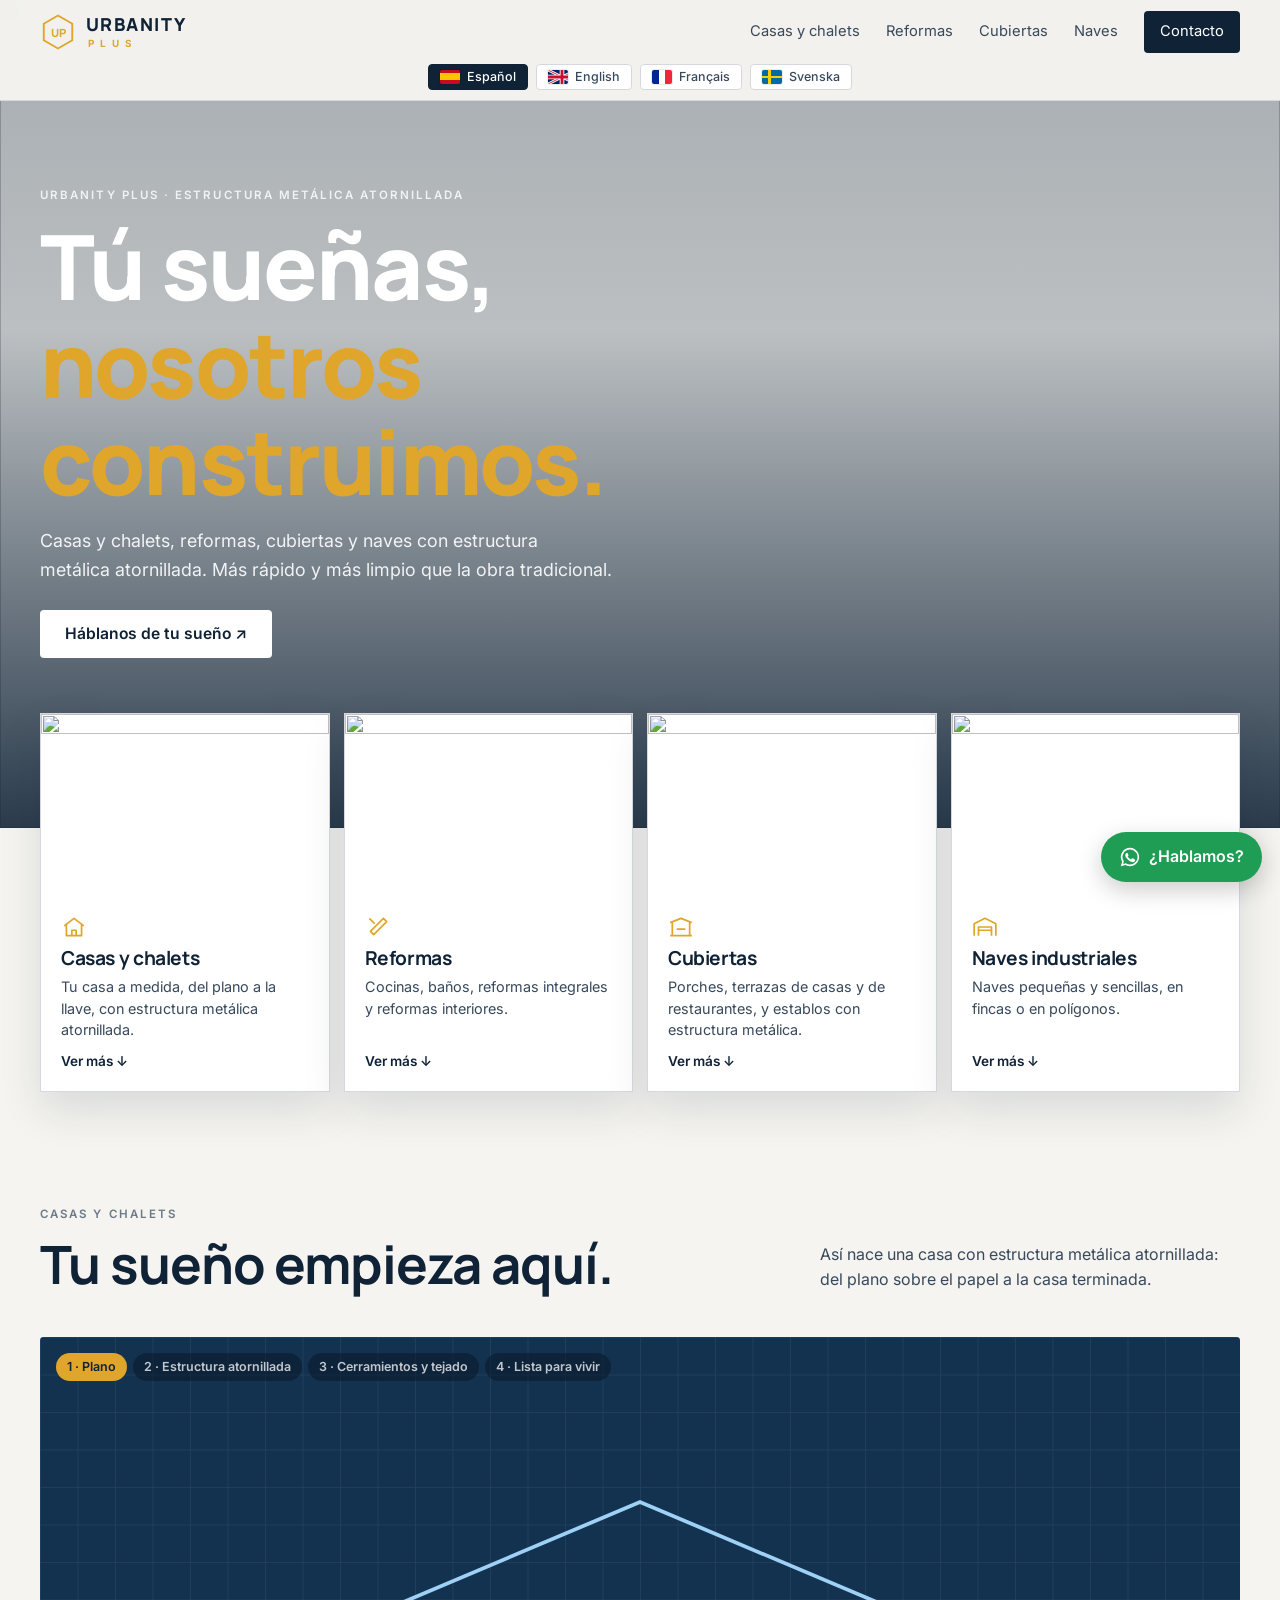
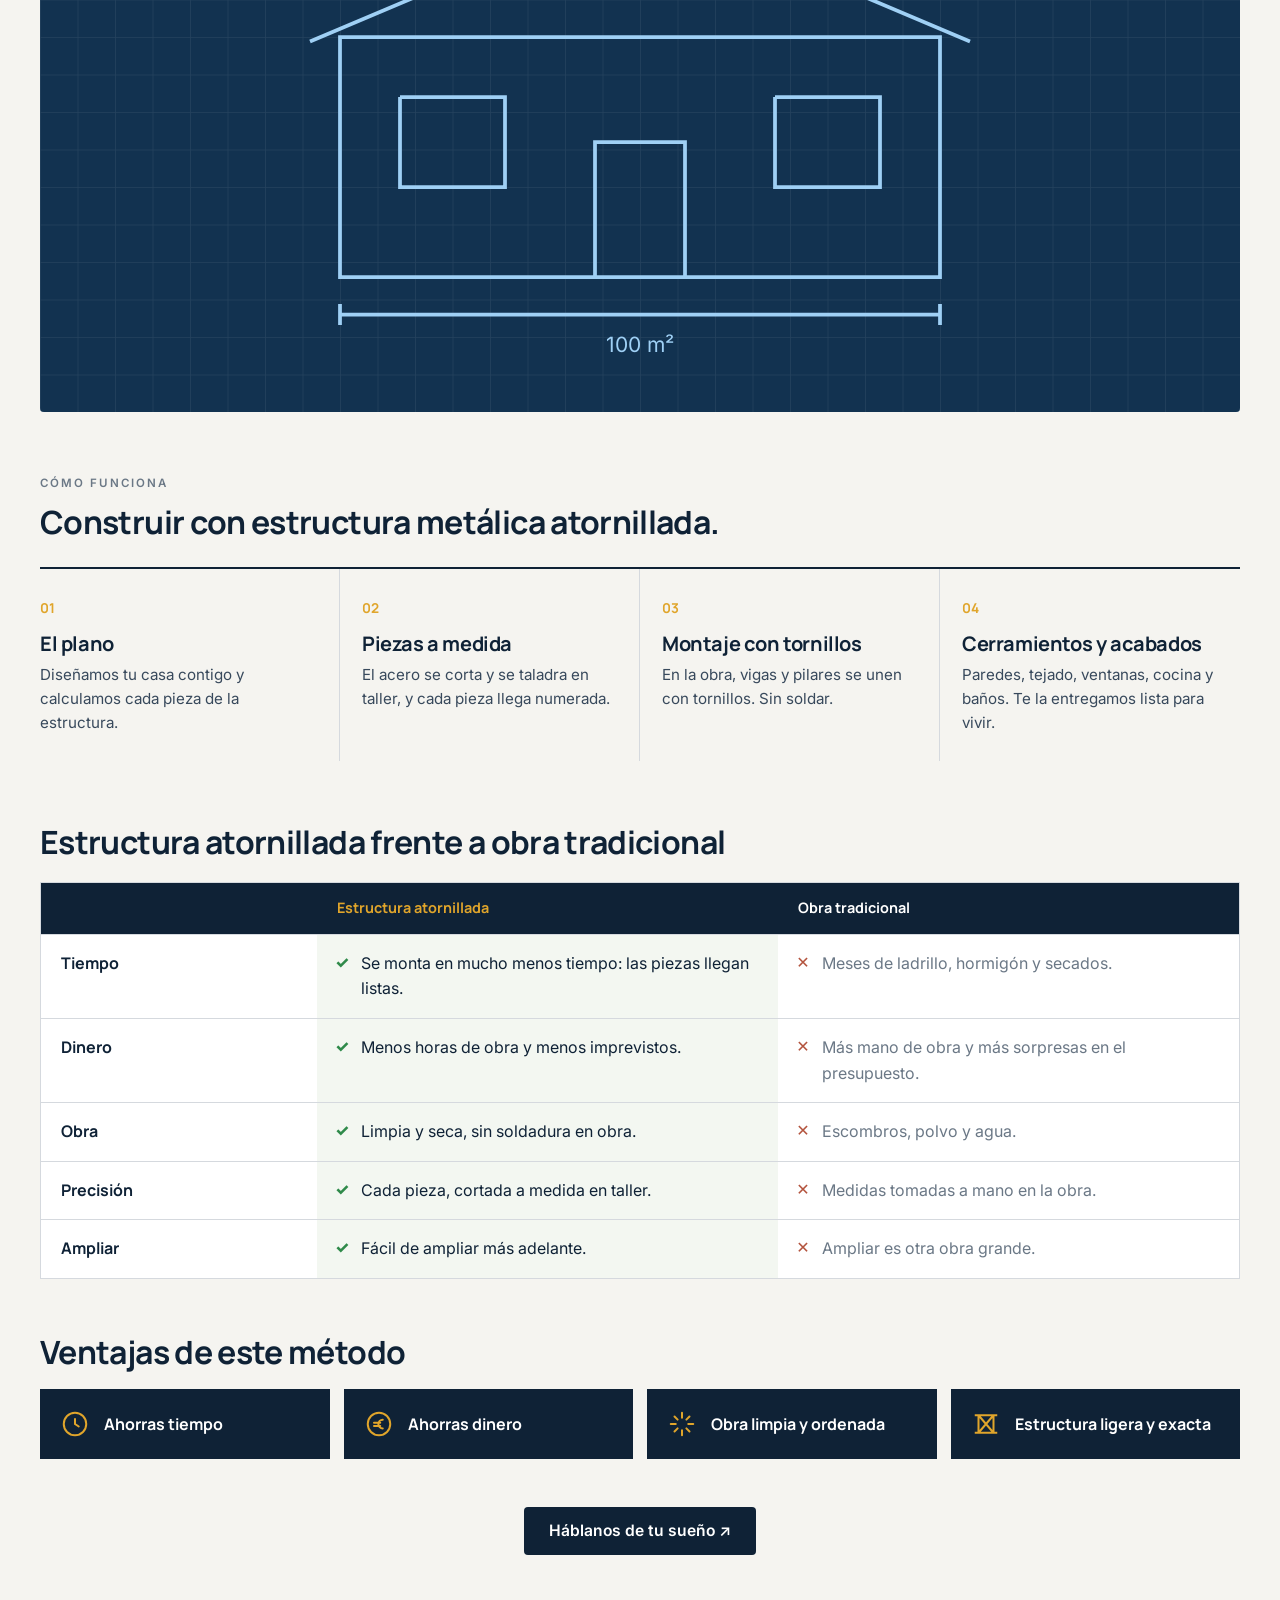
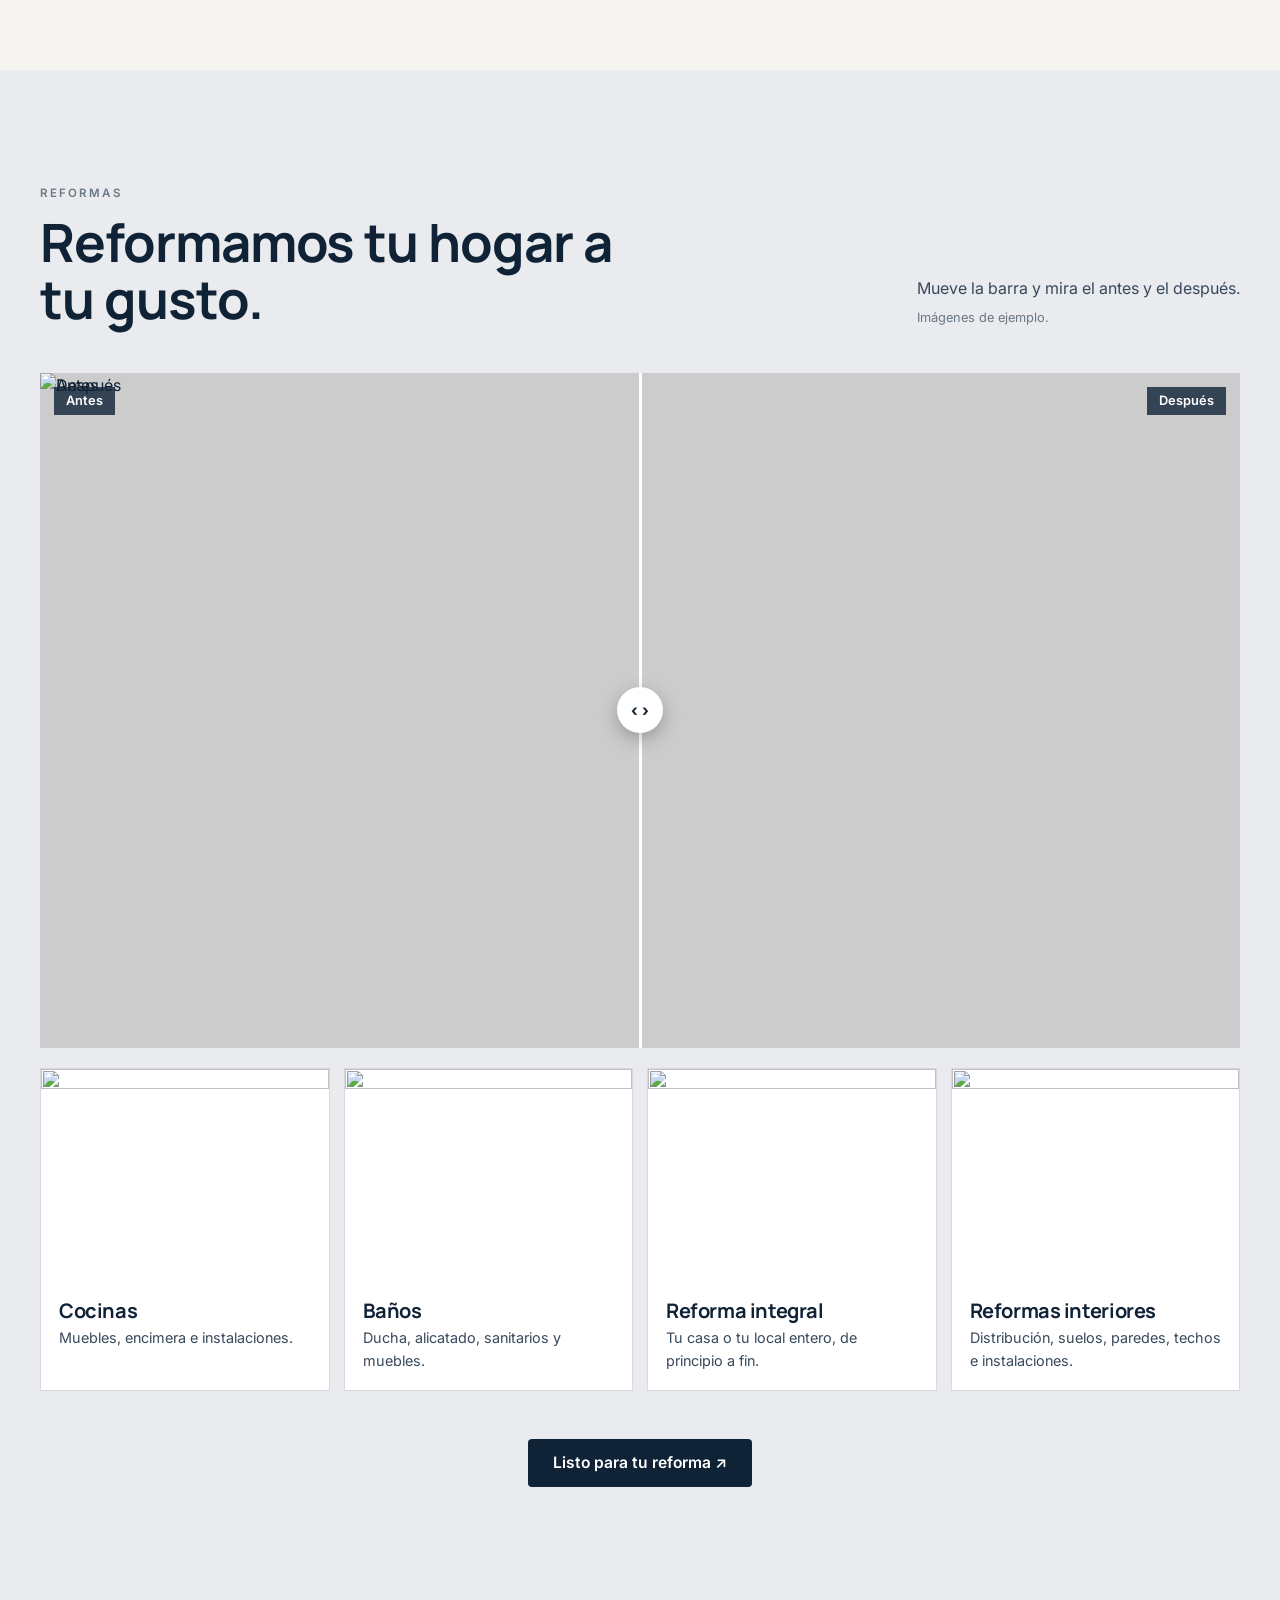
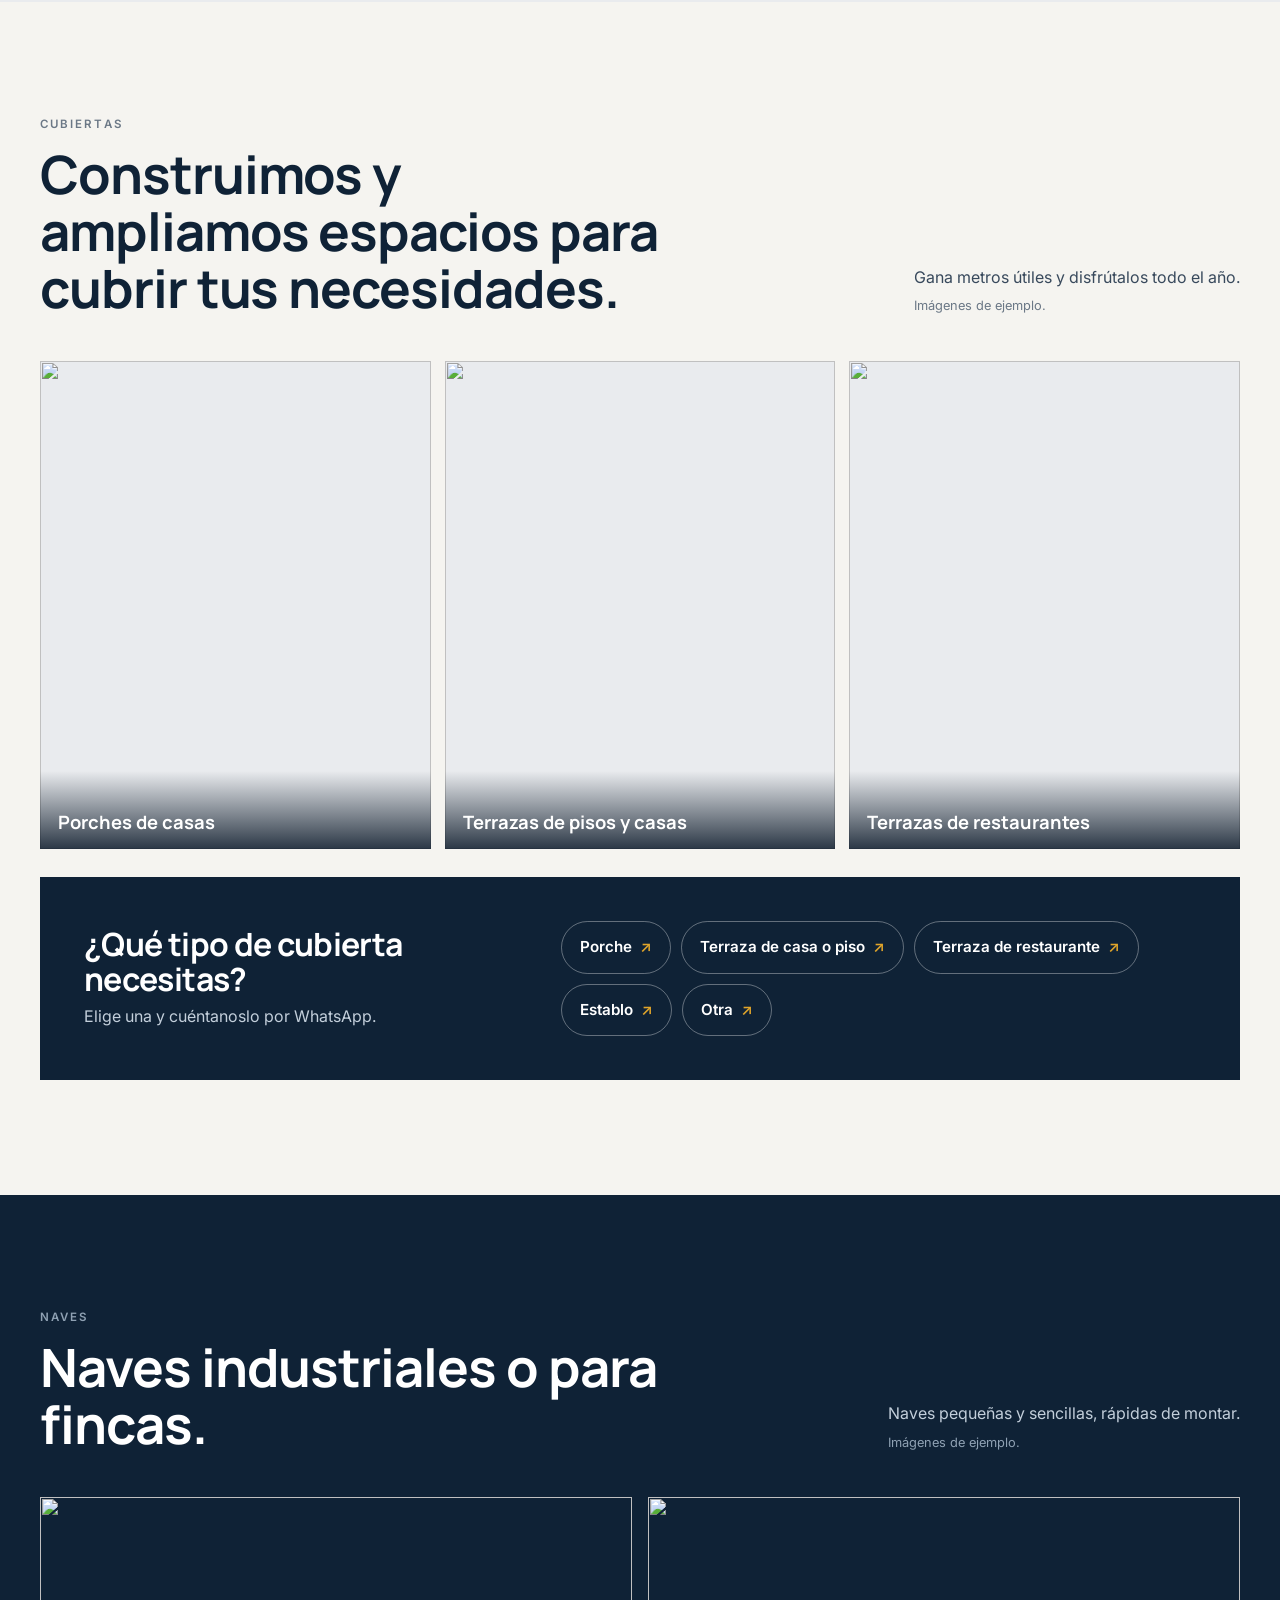
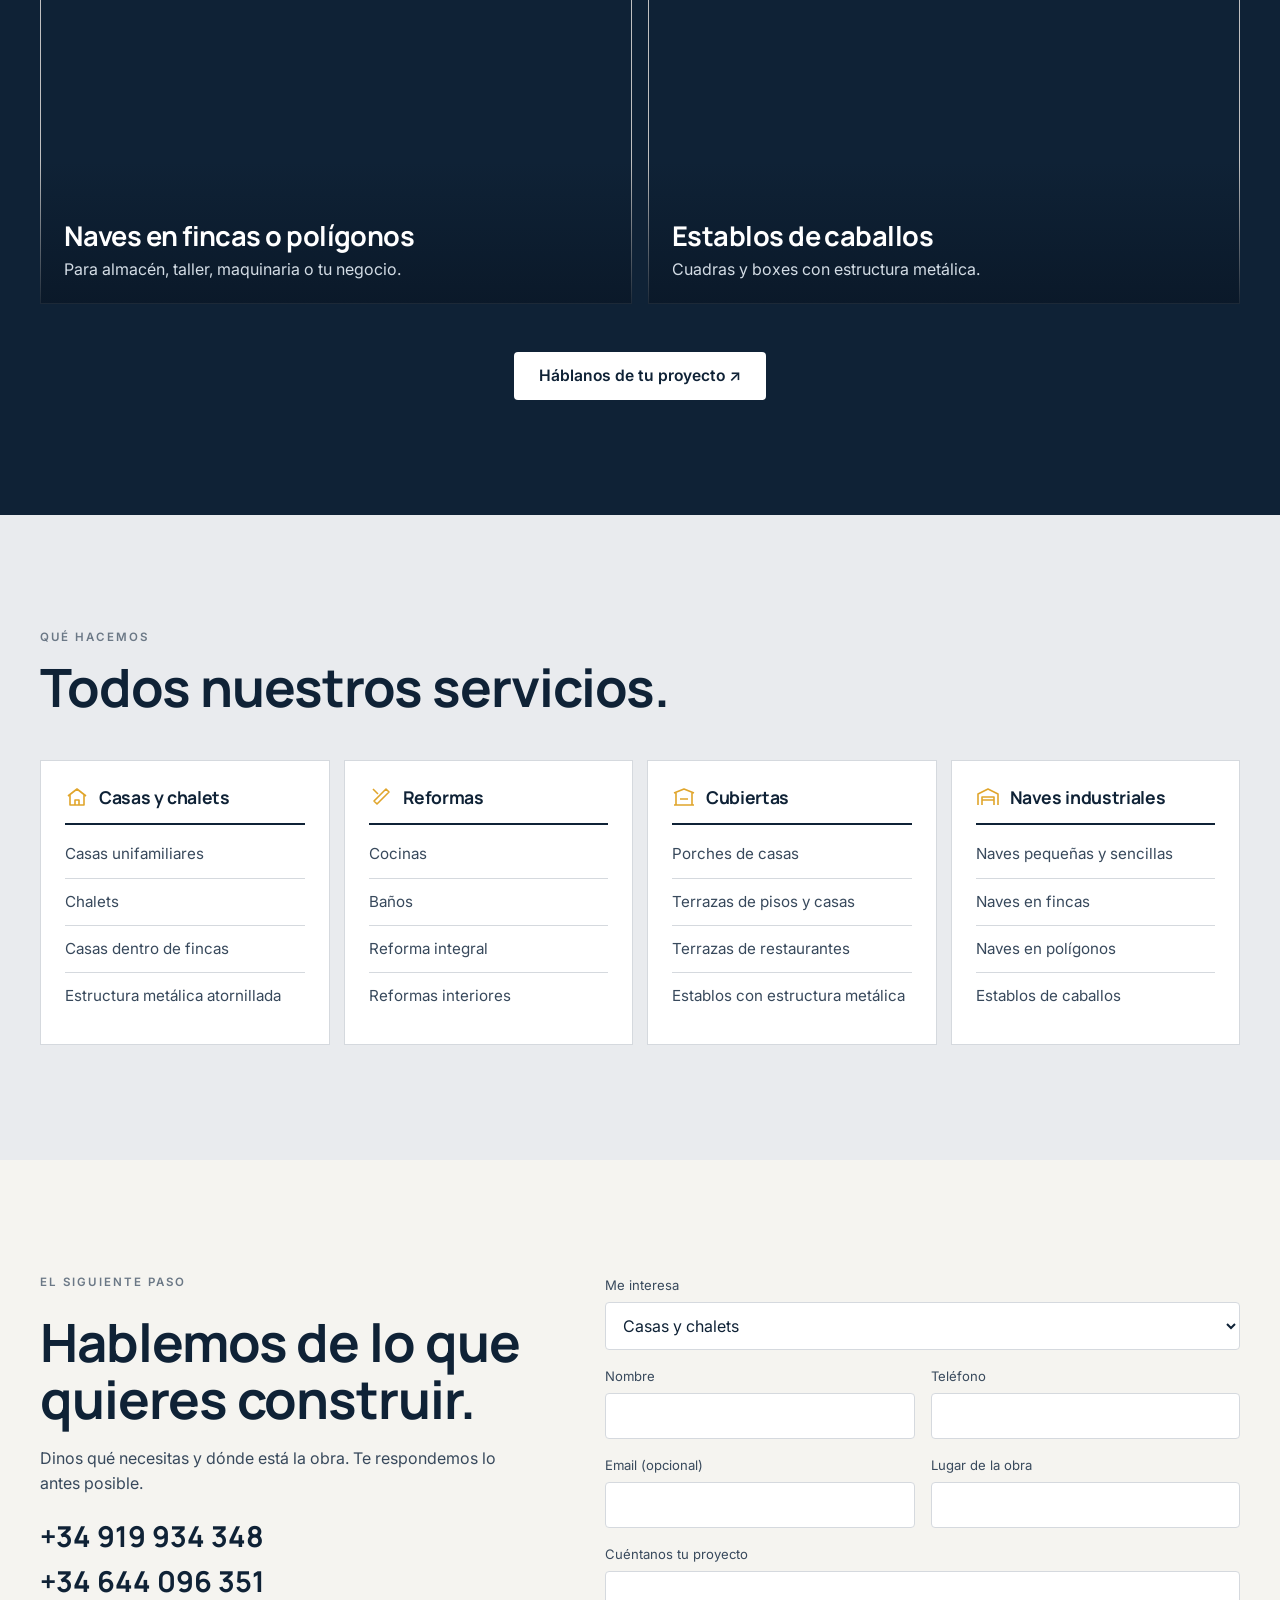
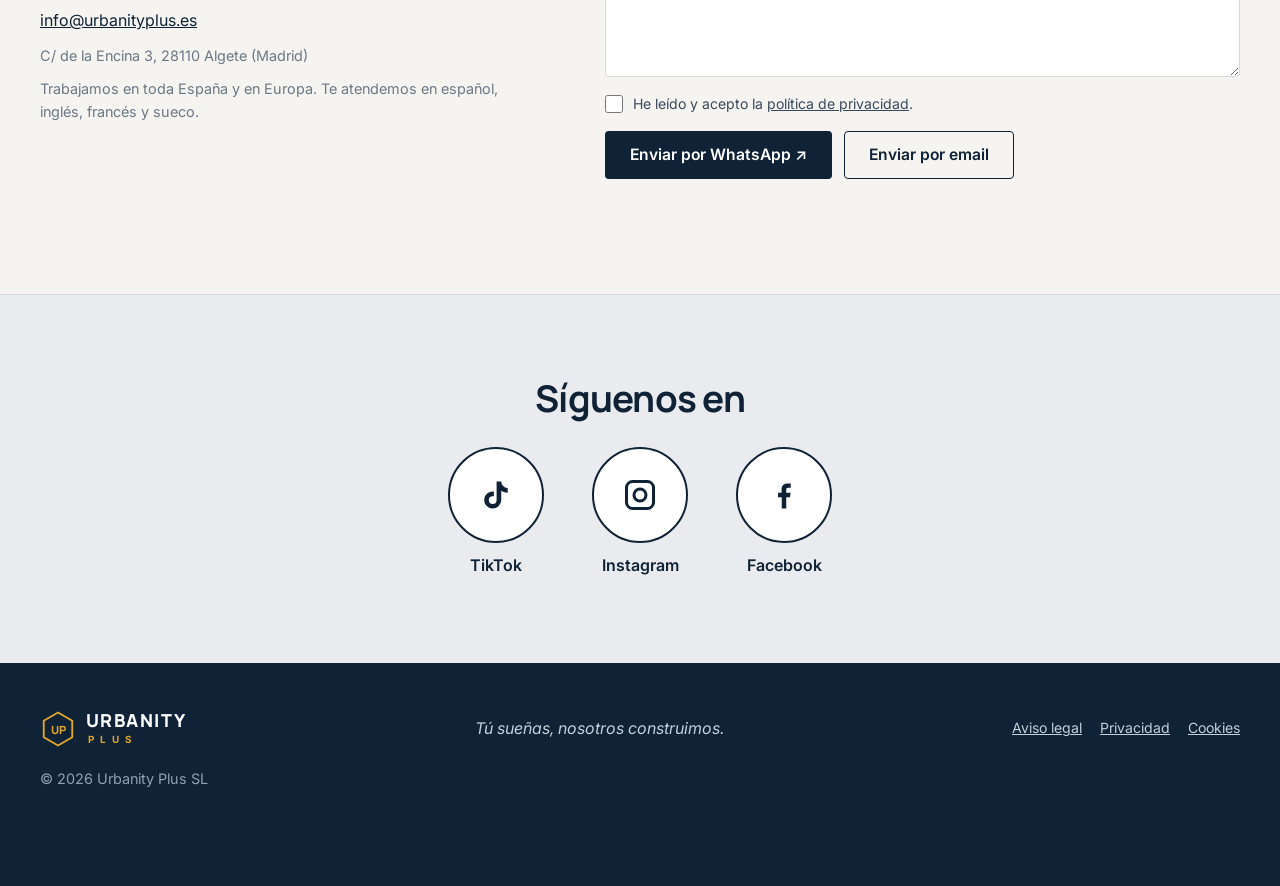
==== commit 25818370: "Urbanity Plus: index.html" ====
--- a/index.html
+++ b/index.html
@@ -325,7 +325,7 @@
   <div class="wrap social__in">
     <h2 data-i18n="soc.t">Síguenos en</h2>
     <ul>
-      <li><a href="#" data-pendiente aria-label="TikTok"><svg viewBox="0 0 24 24"><path fill="currentColor" d="M16.6 5.8A4.3 4.3 0 0 1 15.5 3h-3.1v12.4a2.6 2.6 0 1 1-2.6-2.6c.3 0 .5 0 .8.1V9.7a5.7 5.7 0 1 0 4.9 5.7V9.1a7.4 7.4 0 0 0 4.3 1.4V7.4a4.3 4.3 0 0 1-3.2-1.6Z"/></svg><span>TikTok</span></a></li>
+      <li><a href="https://www.tiktok.com/@urbanity.plus" target="_blank" rel="noopener" aria-label="TikTok"><svg viewBox="0 0 24 24"><path fill="currentColor" d="M16.6 5.8A4.3 4.3 0 0 1 15.5 3h-3.1v12.4a2.6 2.6 0 1 1-2.6-2.6c.3 0 .5 0 .8.1V9.7a5.7 5.7 0 1 0 4.9 5.7V9.1a7.4 7.4 0 0 0 4.3 1.4V7.4a4.3 4.3 0 0 1-3.2-1.6Z"/></svg><span>TikTok</span></a></li>
       <li><a href="#" data-pendiente aria-label="Instagram"><svg viewBox="0 0 24 24"><path fill="none" stroke="currentColor" stroke-width="2" d="M7 3h10a4 4 0 0 1 4 4v10a4 4 0 0 1-4 4H7a4 4 0 0 1-4-4V7a4 4 0 0 1 4-4Zm5 5a4 4 0 1 0 0 8 4 4 0 0 0 0-8Zm5.5-1.5h0"/></svg><span>Instagram</span></a></li>
       <li><a href="#" data-pendiente aria-label="Facebook"><svg viewBox="0 0 24 24"><path fill="currentColor" d="M13.5 21v-7.5H16l.4-3h-2.9V8.6c0-.9.3-1.5 1.5-1.5h1.5V4.4a20 20 0 0 0-2.3-.1c-2.2 0-3.8 1.4-3.8 3.9v2.3H8v3h2.5V21h3Z"/></svg><span>Facebook</span></a></li>
     </ul>
@@ -354,16 +354,9 @@
 <!-- logo e iconos -->
 <svg width="0" height="0" style="position:absolute" aria-hidden="true">
   <defs>
-    <mask id="logo-holes" maskUnits="userSpaceOnUse" x="0" y="0" width="48" height="48">
-      <rect width="48" height="48" fill="#fff"/>
-      <circle cx="10" cy="37" r="1.7" fill="#000"/><circle cx="38" cy="37" r="1.7" fill="#000"/>
-      <circle cx="10" cy="9" r="1.7" fill="#000"/><circle cx="38" cy="9" r="1.7" fill="#000"/>
-    </mask>
     <symbol id="logo-mark" viewBox="0 0 48 48">
-      <g fill="currentColor" mask="url(#logo-holes)">
-        <rect x="5" y="4" width="10" height="38"/><rect x="33" y="4" width="10" height="38"/><rect x="5" y="32" width="38" height="10"/>
-      </g>
-      <g fill="#e0a52b"><rect x="21.5" y="8" width="5" height="17"/><rect x="15.5" y="14" width="17" height="5"/></g>
+      <polygon points="24,2 43,13 43,35 24,46 5,35 5,13" fill="none" stroke="#e0a52b" stroke-width="2.5"/>
+      <text x="24" y="30" text-anchor="middle" font-family="Manrope, system-ui, sans-serif" font-weight="800" font-size="15" fill="#e0a52b">UP</text>
     </symbol>
     <symbol id="i-house" viewBox="0 0 24 24"><path d="M3 11 12 4l9 7M5 10v10h14V10M10 20v-5h4v5" fill="none" stroke="currentColor" stroke-width="1.6" stroke-linejoin="round"/></symbol>
     <symbol id="i-hangar" viewBox="0 0 24 24"><path d="M2 20V9l10-5 10 5v11M6 20v-8h12v8M6 15h12" fill="none" stroke="currentColor" stroke-width="1.6" stroke-linejoin="round"/></symbol>
--- a/styles.css
+++ b/styles.css
@@ -1,6 +1,6 @@
 :root{
   --bg:#f5f4f0; --tint:#e9ebee; --ink:#0f2236; --ink2:#38495c; --muted:#6b7886;
-  --line:#d5d9de; --steel:#8fa1b3; --white:#fff;
+  --line:#d5d9de; --steel:#8fa1b3; --white:#fff; --gold:#e0a52b;
   --f-h:"Manrope",system-ui,sans-serif; --f-b:"Inter",system-ui,sans-serif;
   --r:4px; --hdr:112px;
 }
@@ -16,14 +16,12 @@
 h2{font-size:clamp(2rem,4.4vw,3.3rem);font-weight:700}
 h3{font-size:1.25rem;font-weight:700}
 .muted{color:var(--muted);font-size:.9rem}
-.center{text-align:center;margin-top:44px}
+.center{text-align:center;margin-top:48px}
 
 /* botones */
-.btn{display:inline-flex;align-items:center;gap:8px;padding:14px 22px;border-radius:var(--r);font:600 .95rem/1 var(--f-b);text-decoration:none;border:1px solid transparent;cursor:pointer;transition:background .2s,color .2s,border-color .2s}
+.btn{display:inline-flex;align-items:center;gap:8px;padding:15px 24px;border-radius:var(--r);font:600 .98rem/1 var(--f-b);text-decoration:none;border:1px solid transparent;cursor:pointer;transition:background .2s,color .2s,border-color .2s}
 .btn--light{background:var(--white);color:var(--ink)}
-.btn--light:hover{background:var(--tint)}
-.btn--ghost{border-color:rgba(255,255,255,.7);color:#fff}
-.btn--ghost:hover{background:rgba(255,255,255,.12)}
+.btn--light:hover{background:var(--gold);color:var(--ink)}
 .btn--dark{background:var(--ink);color:#fff}
 .btn--dark:hover{background:#1d3a57}
 .btn--line{background:transparent;border-color:var(--ink);color:var(--ink)}
@@ -33,13 +31,13 @@
 .hdr{position:fixed;inset:0 0 auto;z-index:50;background:rgba(245,244,240,.96);backdrop-filter:blur(8px);border-bottom:1px solid var(--line)}
 .hdr__top{display:flex;align-items:center;justify-content:space-between;height:64px}
 .logo{display:flex;align-items:center;gap:10px;text-decoration:none;color:var(--ink)}
-.logo svg{width:40px;height:28px}
+.logo svg{width:36px;height:36px}
 .logo span{display:flex;flex-direction:column;line-height:1}
-.logo b{font:800 1.05rem/1 var(--f-h);letter-spacing:.06em}
-.logo small{font:600 .62rem/1 var(--f-b);letter-spacing:.5em;color:var(--muted);margin-top:4px;padding-left:2px}
-.logo--light{color:#fff}.logo--light small{color:var(--steel)}
+.logo b{font:800 1.12rem/1 var(--f-h);letter-spacing:.08em}
+.logo small{font:700 .62rem/1 var(--f-b);letter-spacing:.62em;color:var(--gold);margin-top:5px;padding-left:2px}
+.logo--light{color:#fff}
 .nav{display:flex;align-items:center;gap:26px}
-.nav a{font-size:.9rem;text-decoration:none;color:var(--ink2)}
+.nav a{font-size:.92rem;text-decoration:none;color:var(--ink2)}
 .nav a:hover{color:var(--ink)}
 .nav__cta{background:var(--ink);color:#fff!important;padding:9px 16px;border-radius:var(--r)}
 .burger{display:none;background:none;border:0;width:40px;height:40px;cursor:pointer;flex-direction:column;justify-content:center;gap:6px;align-items:center}
@@ -58,122 +56,145 @@
 .flag--en{background-image:url("data:image/svg+xml,%3Csvg xmlns='http://www.w3.org/2000/svg' viewBox='0 0 60 30'%3E%3Cpath fill='%23012169' d='M0 0h60v30H0z'/%3E%3Cpath stroke='%23fff' stroke-width='6' d='M0 0l60 30M60 0 0 30'/%3E%3Cpath stroke='%23C8102E' stroke-width='2' d='M0 0l60 30M60 0 0 30'/%3E%3Cpath stroke='%23fff' stroke-width='10' d='M30 0v30M0 15h60'/%3E%3Cpath stroke='%23C8102E' stroke-width='6' d='M30 0v30M0 15h60'/%3E%3C/svg%3E")}
 
 /* portada */
-.hero{position:relative;min-height:100svh;display:flex;flex-direction:column;justify-content:flex-end;color:#fff;isolation:isolate;padding-top:calc(var(--hdr) + 40px)}
-.hero__in{padding-bottom:44px}
-.hero__svc{background:rgba(10,24,40,.82);backdrop-filter:blur(6px);border-top:1px solid rgba(255,255,255,.14)}
-.hero__svc-in{display:grid;grid-template-columns:repeat(7,1fr)}
-.hero__svc a{display:flex;flex-direction:column;align-items:center;justify-content:center;gap:8px;padding:18px 8px;text-align:center;text-decoration:none;color:#fff;font:600 .78rem/1.25 var(--f-b);text-transform:uppercase;letter-spacing:.03em;border-right:1px solid rgba(255,255,255,.12);transition:background .2s}
-.hero__svc a:first-child{border-left:1px solid rgba(255,255,255,.12)}
-.hero__svc a:hover{background:rgba(255,255,255,.1)}
-.hero__svc svg{width:30px;height:30px;color:#cfd9e3}
-.hero__svc-all{text-transform:none!important;color:#cfd9e3!important}
+.hero{position:relative;min-height:92svh;display:flex;flex-direction:column;justify-content:flex-end;color:#fff;isolation:isolate;padding-top:calc(var(--hdr) + 40px)}
+.hero__in{padding-bottom:clamp(110px,14vw,170px)}
 .hero__img{position:absolute;inset:0;width:100%;height:100%;object-fit:cover;z-index:-2}
-.hero::after{content:"";position:absolute;inset:0;z-index:-1;background:linear-gradient(180deg,rgba(15,34,54,.35) 0%,rgba(15,34,54,.25) 40%,rgba(15,34,54,.85) 100%)}
-.hero .kicker{color:rgba(255,255,255,.8)}
-.hero h1{font-size:clamp(2.5rem,min(7vw,9.5vh),5.6rem);font-weight:800;max-width:14ch}
-.hero h1 em{font-style:normal;color:#cfd9e3}
-.hero__sub{max-width:52ch;font-size:clamp(1rem,1.4vw,1.15rem);margin:18px 0 24px;color:rgba(255,255,255,.9)}
+.hero::after{content:"";position:absolute;inset:0;z-index:-1;background:linear-gradient(180deg,rgba(15,34,54,.35) 0%,rgba(15,34,54,.25) 40%,rgba(15,34,54,.88) 100%)}
+.hero .kicker{color:rgba(255,255,255,.82)}
+.hero h1{font-size:clamp(2.6rem,min(7.4vw,10vh),6rem);font-weight:800;max-width:15ch}
+.hero h1 em{font-style:normal;color:var(--gold)}
+.hero__sub{max-width:52ch;font-size:clamp(1rem,1.4vw,1.15rem);margin:18px 0 26px;color:rgba(255,255,255,.9)}
 .hero__btns{display:flex;flex-wrap:wrap;gap:12px}
-.hero__more{display:inline-block;margin-top:28px;font-size:.9rem;color:rgba(255,255,255,.85)}
+
+/* las 4 líneas */
+.cats{position:relative;z-index:2;margin-top:clamp(-120px,-9vw,-70px)}
+.cats__in{display:grid;grid-template-columns:repeat(4,1fr);gap:14px}
+.cat{display:flex;flex-direction:column;background:var(--white);text-decoration:none;border:1px solid var(--line);box-shadow:0 18px 40px rgba(15,34,54,.12);transition:transform .25s,box-shadow .25s}
+.cat:hover{transform:translateY(-4px);box-shadow:0 24px 50px rgba(15,34,54,.18)}
+.cat img{aspect-ratio:16/10;width:100%;object-fit:cover}
+.cat>div{padding:20px 20px 22px;display:flex;flex-direction:column;gap:8px;flex:1}
+.cat svg{width:26px;height:26px;color:var(--gold)}
+.cat h3{font-size:1.2rem}
+.cat p{font-size:.9rem;color:var(--ink2);line-height:1.5;flex:1}
+.cat__more{font:600 .85rem/1 var(--f-b);color:var(--ink);margin-top:6px}
 
 /* secciones */
 .sec{padding:clamp(72px,9vw,120px) 0}
 .sec--tint{background:var(--tint)}
 .sec--dark{background:var(--ink);color:#fff}
 .sec--dark .kicker{color:var(--steel)}
-.sec__head{display:flex;justify-content:space-between;align-items:flex-end;gap:32px;margin-bottom:48px;flex-wrap:wrap}
-.sec__lead{max-width:40ch;color:var(--ink2)}
+.sec--dark .sec__lead{color:#c3cfdb}
+.sec__head{display:flex;justify-content:space-between;align-items:flex-end;gap:32px;margin-bottom:44px;flex-wrap:wrap}
+.sec__head h2{max-width:18ch}
+.sec__lead{max-width:42ch;color:var(--ink2)}
 .note{display:block;color:var(--muted);font-size:.8rem;margin-top:6px}
 
-/* bloques particulares/empresas */
-.split{display:grid;grid-template-columns:1.25fr 1fr;background:var(--white);border:1px solid var(--line);margin-bottom:28px}
-.split img{width:100%;height:100%;min-height:340px;object-fit:cover}
-.split__txt{padding:clamp(28px,4vw,56px);display:flex;flex-direction:column;justify-content:center;gap:16px}
-.split__txt h3{font-size:clamp(1.6rem,3vw,2.3rem)}
-.split__txt p:not(.kicker){color:var(--ink2)}
-.split__txt .btn{align-self:flex-start;margin-top:6px}
-.split--rev{grid-template-columns:1fr 1.25fr}
-.split--rev img{order:2}
-
-/* servicios */
-.svc{display:grid;grid-template-columns:repeat(3,1fr);gap:20px}
-.svc__col{background:var(--white);border:1px solid var(--line);padding:28px}
-.svc__col h3{padding-bottom:16px;margin-bottom:8px;border-bottom:2px solid var(--ink)}
-.svc li{display:flex;align-items:flex-start;gap:14px;padding:16px 10px;margin:0 -10px;border-bottom:1px solid var(--line);scroll-margin-top:calc(var(--hdr) + 24px);transition:background .4s}
-.svc li:last-child{border-bottom:0}
-.svc li b{display:block;font-weight:600;margin-bottom:3px}
-.svc li p{font-size:.9rem;color:var(--ink2);line-height:1.5}
-.svc svg{width:26px;height:26px;flex:none;color:var(--ink2);margin-top:1px}
-.svc li:target{background:#dfe7ef;box-shadow:inset 3px 0 0 var(--ink)}
-
-.svc li{cursor:pointer}
-.svc li:hover{background:#eef2f6}
-.svc li:focus-visible{outline:2px solid var(--ink);outline-offset:-2px}
-.svc li::after{content:"›";margin-left:auto;align-self:center;font-size:1.4rem;color:var(--muted);padding-left:8px}
-
-/* ficha de servicio */
-.dlg{margin:auto;border:0;padding:36px 32px 30px;width:min(520px,calc(100% - 32px));background:var(--bg);color:var(--ink);box-shadow:0 30px 80px rgba(0,0,0,.35)}
-.dlg::backdrop{background:rgba(10,24,40,.6);backdrop-filter:blur(3px)}
-.dlg[open]{animation:dlgIn .25s ease}
-@keyframes dlgIn{from{opacity:0;transform:translateY(12px)}to{opacity:1;transform:none}}
-.dlg__x{position:absolute;top:10px;right:12px;width:40px;height:40px;border:0;background:none;font-size:1.8rem;line-height:1;color:var(--ink2);cursor:pointer}
-.dlg__ic{width:44px;height:44px;color:var(--ink);margin-bottom:16px}
-.dlg h3{font-size:clamp(1.5rem,4vw,2rem);margin-bottom:12px}
-.dlg__d{color:var(--ink2);font-size:1.05rem}
-.dlg__list{border-top:1px solid var(--line);margin-top:4px}
-.dlg__list li{padding:12px 0;border-bottom:1px solid var(--line);display:flex;flex-direction:column;gap:2px}
-.dlg__list b{font-weight:600}
-.dlg__list span{font-size:.9rem;color:var(--ink2)}
-.dlg{max-height:calc(100svh - 32px);overflow:auto}
-.dlg__hint{margin-top:14px;font-size:.92rem;color:var(--muted)}
-.dlg__btns{display:flex;flex-wrap:wrap;gap:10px;margin-top:24px}
-.dlg__btns .btn{flex:1 1 200px;justify-content:center}
-.btn--wa{background:#1f9d55;color:#fff}
-.btn--wa:hover{background:#178246}
-
-/* sistema */
-.parts{display:grid;grid-template-columns:repeat(4,1fr);gap:0;border-top:2px solid var(--ink)}
+/* película plano → casa */
+.film{position:relative;background:#123250;overflow:hidden;border-radius:var(--r)}
+.v{display:block;width:100%;height:auto}
+.v .bp{transition:opacity 1.4s}
+.v .p{stroke-dasharray:1 1;stroke-dashoffset:1;transition:stroke-dashoffset 1.8s ease,opacity .8s}
+.v .plan-t{opacity:0;transition:opacity .8s}
+.v .col,.v .beam{transform-box:fill-box;transform-origin:50% 100%;transform:scaleY(0);transition:transform .7s ease var(--d,0s)}
+.v .beam{transform-origin:0 50%;transform:scaleX(0)}
+.v .bolts circle{transform-box:fill-box;transform-origin:center;transform:scale(0);transition:transform .35s cubic-bezier(.3,1.6,.5,1) 1.3s}
+.v .wall,.v .life{opacity:0;transition:opacity 1.2s}
+.v.s1 .p{stroke-dashoffset:0}
+.v.s1 .plan-t{opacity:1}
+.v.s2 .col{transform:none}
+.v.s2 .beam{transform:none}
+.v.s2 .bolts circle{transform:none}
+.v.s3 .wall{opacity:1}
+.v.s3 .p,.v.s3 .plan-t{opacity:0}
+.v.s3 .frame{opacity:.0;transition:opacity 1.2s .6s}
+.v.s3 .bolts{opacity:0;transition:opacity 1s .6s}
+.v.s4 .life{opacity:1}
+.v.s4 .bp{opacity:0}
+.v.reset *{transition:none!important}
+.film__steps{position:absolute;left:16px;top:16px;display:flex;flex-wrap:wrap;gap:6px}
+.film__steps li{font:600 .78rem/1 var(--f-b);color:rgba(255,255,255,.75);background:rgba(10,24,40,.55);padding:8px 11px;border-radius:999px;transition:background .3s,color .3s}
+.film__steps li::before{content:attr(data-n) " · "}
+.film__steps li.on{background:var(--gold);color:var(--ink)}
+
+/* cómo funciona */
+.how{margin-top:64px}
+.how__t{font-size:clamp(1.5rem,2.6vw,2rem);margin-bottom:28px}
+.parts{display:grid;grid-template-columns:repeat(4,1fr);border-top:2px solid var(--ink)}
 .parts li{padding:26px 22px 26px 0;border-right:1px solid var(--line)}
 .parts li+li{padding-left:22px}
 .parts li:last-child{border-right:0}
-.parts span{font:700 .85rem/1 var(--f-h);color:var(--muted)}
+.parts span{font:700 .85rem/1 var(--f-h);color:var(--gold)}
 .parts h3{margin:12px 0 8px}
 .parts p{color:var(--ink2);font-size:.95rem}
-/* proceso */
-.sec--dark h2{margin-bottom:48px}
-.steps{display:grid;grid-template-columns:repeat(3,1fr);gap:1px;background:rgba(255,255,255,.14);border:1px solid rgba(255,255,255,.14)}
-.steps li{background:var(--ink);padding:30px}
-.steps span{display:inline-grid;place-items:center;width:36px;height:36px;border:1px solid var(--steel);border-radius:50%;font:700 .9rem/1 var(--f-h);color:#cfd9e3}
-.steps h3{margin:18px 0 8px}
-.steps p{color:#b9c5d1;font-size:.95rem}
-
-/* obras */
-.gal{display:grid;grid-template-columns:repeat(3,1fr);gap:14px}
-.gal figure{position:relative;overflow:hidden;aspect-ratio:4/3;background:var(--tint)}
-.gal figure:first-child{grid-column:span 2;aspect-ratio:auto}
-.gal figure:first-child img{position:absolute;inset:0}
-.gal img{width:100%;height:100%;object-fit:cover;transition:transform .5s}
-.gal figure:hover img{transform:scale(1.04)}
-.gal figcaption{position:absolute;left:12px;bottom:12px;background:var(--white);padding:6px 10px;font:600 .8rem/1.2 var(--f-b)}
-
-/* zona */
-.band{background:#13293f;color:#fff;padding:clamp(56px,7vw,84px) 0}
-.band .kicker{color:var(--steel)}
-.band__in{display:grid;grid-template-columns:1.4fr 1fr;gap:40px;align-items:center}
-.band h2{margin-bottom:14px}
-.band__in>div>p:not(.kicker){color:#c3cfdb;max-width:50ch}
-.band__langs>p{color:var(--steel);font-size:.85rem;margin-bottom:12px}
-.band__langs ul{display:grid;grid-template-columns:1fr 1fr;gap:10px}
-.band__langs li{display:flex;align-items:center;gap:10px;border:1px solid rgba(255,255,255,.18);padding:12px 14px;font-weight:500}
-
-/* preguntas */
-.faq .sec__head{margin-bottom:24px}
-.faq details{border-bottom:1px solid var(--line)}
-.faq summary{list-style:none;cursor:pointer;padding:20px 32px 20px 0;font-weight:600;position:relative}
-.faq summary::-webkit-details-marker{display:none}
-.faq summary::after{content:"+";position:absolute;right:4px;top:50%;transform:translateY(-50%);font-size:1.4rem;font-weight:400;color:var(--muted)}
-.faq details[open] summary::after{content:"–"}
-.faq details p{padding:0 0 22px;color:var(--ink2);max-width:70ch}
+
+/* comparativa */
+.cmp{margin-top:64px}
+.cmp>h3{font-size:clamp(1.5rem,2.6vw,2rem);margin-bottom:22px}
+.cmp__tbl{background:var(--white);border:1px solid var(--line)}
+.cmp__row{display:grid;grid-template-columns:.6fr 1fr 1fr;border-bottom:1px solid var(--line)}
+.cmp__row:last-child{border-bottom:0}
+.cmp__row>*{padding:16px 20px}
+.cmp__head{background:var(--ink);color:#fff;font:700 .9rem/1.3 var(--f-h)}
+.cmp__head span:nth-child(2){color:var(--gold)}
+.cmp__row b{font-family:var(--f-h)}
+.cmp .yes{background:#f3f7f1;position:relative;padding-left:44px}
+.cmp .yes::before{content:"✓";position:absolute;left:18px;top:15px;color:#2f8a4a;font-weight:800}
+.cmp .no{color:var(--muted);position:relative;padding-left:44px}
+.cmp .no::before{content:"✕";position:absolute;left:18px;top:15px;color:#b4553f;font-weight:800}
+
+/* ventajas */
+.adv{margin-top:56px}
+.adv h3{font-size:clamp(1.5rem,2.6vw,2rem);margin-bottom:20px}
+.adv ul{display:grid;grid-template-columns:repeat(4,1fr);gap:14px}
+.adv li{display:flex;align-items:center;gap:14px;background:var(--ink);color:#fff;padding:20px;font:700 1rem/1.3 var(--f-h)}
+.adv svg{width:30px;height:30px;color:var(--gold);flex:none}
+
+/* antes y después */
+.ba{position:relative;aspect-ratio:16/9;overflow:hidden;background:#ccc;user-select:none}
+.ba>img,.ba__before img{position:absolute;inset:0;width:100%;height:100%;object-fit:cover}
+.ba__before{position:absolute;inset:0;clip-path:inset(0 calc(100% - var(--x)) 0 0)}
+.ba__bar{position:absolute;top:0;bottom:0;left:var(--x);width:3px;margin-left:-1.5px;background:#fff;pointer-events:none}
+.ba__bar i{position:absolute;top:50%;left:50%;transform:translate(-50%,-50%);width:46px;height:46px;border-radius:50%;background:#fff;color:var(--ink);display:grid;place-items:center;font:700 1rem/1 var(--f-b);font-style:normal;box-shadow:0 6px 18px rgba(0,0,0,.25)}
+.ba__tag{position:absolute;top:14px;background:rgba(15,34,54,.8);color:#fff;font:600 .8rem/1 var(--f-b);padding:8px 12px;pointer-events:none}
+.ba__tag--l{left:14px}.ba__tag--r{right:14px}
+.ba input{position:absolute;inset:0;width:100%;height:100%;opacity:0;cursor:ew-resize;margin:0}
+.cards{display:grid;grid-template-columns:repeat(4,1fr);gap:14px;margin-top:20px}
+.cards article{background:var(--white);border:1px solid var(--line)}
+.cards img{aspect-ratio:4/3;width:100%;object-fit:cover}
+.cards h3{padding:16px 18px 4px}
+.cards p{padding:0 18px 18px;font-size:.9rem;color:var(--ink2)}
+
+/* cubiertas */
+.gal3{display:grid;grid-template-columns:repeat(3,1fr);gap:14px}
+.gal3 figure{position:relative;overflow:hidden;aspect-ratio:4/5;background:var(--tint)}
+.gal3 img{width:100%;height:100%;object-fit:cover;transition:transform .5s}
+.gal3 figure:hover img{transform:scale(1.04)}
+.gal3 figcaption{position:absolute;left:0;right:0;bottom:0;padding:40px 18px 16px;color:#fff;font:700 1.15rem/1.2 var(--f-h);background:linear-gradient(transparent,rgba(10,24,40,.85))}
+.pick{margin-top:28px;background:var(--ink);color:#fff;padding:clamp(26px,4vw,44px);display:grid;grid-template-columns:1fr 1.4fr;gap:24px;align-items:center}
+.pick h3{font-size:clamp(1.5rem,2.6vw,2rem)}
+.pick p{color:#c3cfdb;margin-top:8px}
+.pick__opts{display:flex;flex-wrap:wrap;gap:10px}
+.chip{display:inline-flex;align-items:center;padding:13px 18px;border:1px solid rgba(255,255,255,.35);border-radius:999px;text-decoration:none;font-weight:600;font-size:.95rem;transition:background .2s,color .2s,border-color .2s}
+.chip::after{content:"↗";margin-left:8px;color:var(--gold)}
+.chip:hover{background:var(--gold);border-color:var(--gold);color:var(--ink)}
+.chip:hover::after{color:var(--ink)}
+
+/* naves */
+.duo{display:grid;grid-template-columns:1fr 1fr;gap:16px}
+.duo article{position:relative;overflow:hidden;aspect-ratio:16/11}
+.duo img{width:100%;height:100%;object-fit:cover}
+.duo article>div{position:absolute;left:0;right:0;bottom:0;padding:60px 24px 22px;background:linear-gradient(transparent,rgba(10,24,40,.9))}
+.duo h3{font-size:clamp(1.3rem,2.2vw,1.7rem)}
+.duo p{color:#d3dce5;margin-top:6px}
+.sec--dark .note{color:var(--steel)}
+
+/* lista de servicios */
+.svc{display:grid;grid-template-columns:repeat(4,1fr);gap:14px}
+.svc__col{background:var(--white);border:1px solid var(--line);padding:24px}
+.svc__col h3{display:flex;align-items:center;gap:10px;padding-bottom:14px;margin-bottom:6px;border-bottom:2px solid var(--ink);font-size:1.1rem}
+.svc__col h3 svg{width:24px;height:24px;color:var(--gold);flex:none}
+.svc li{padding:11px 0;border-bottom:1px solid var(--line);font-size:.95rem;color:var(--ink2)}
+.svc li:last-child{border-bottom:0}
 
 /* contacto */
 .contact{display:grid;grid-template-columns:1fr 1.3fr;gap:clamp(32px,6vw,80px)}
@@ -184,13 +205,22 @@
 .form{display:grid;grid-template-columns:1fr 1fr;gap:16px}
 .form label{display:flex;flex-direction:column;gap:6px;font-size:.82rem;color:var(--ink2)}
 .form .full{grid-column:1/-1}
-.form input,.form select,.form textarea{font:400 1rem var(--f-b);color:var(--ink);background:var(--bg);border:1px solid var(--line);border-radius:var(--r);padding:12px 13px;width:100%}
+.form input,.form select,.form textarea{font:400 1rem var(--f-b);color:var(--ink);background:var(--white);border:1px solid var(--line);border-radius:var(--r);padding:12px 13px;width:100%}
 .form input:focus,.form select:focus,.form textarea:focus{outline:2px solid var(--ink);outline-offset:1px}
 .form .check{flex-direction:row;align-items:flex-start;gap:10px;font-size:.88rem}
 .form .check input{width:18px;height:18px;margin-top:2px;flex:none}
 .form .bad{border-color:#c0392b}
 .form__err{grid-column:1/-1;color:#c0392b;font-size:.88rem}
 .form__btns{display:flex;flex-wrap:wrap;gap:12px}
+
+/* redes */
+.social{background:var(--tint);padding:clamp(56px,7vw,84px) 0;border-top:1px solid var(--line)}
+.social__in{display:flex;flex-direction:column;align-items:center;gap:28px;text-align:center}
+.social h2{font-size:clamp(1.6rem,3vw,2.3rem)}
+.social ul{display:flex;gap:clamp(20px,5vw,48px);flex-wrap:wrap;justify-content:center}
+.social a{display:flex;flex-direction:column;align-items:center;gap:10px;text-decoration:none;font-weight:600;color:var(--ink)}
+.social svg{width:96px;height:96px;padding:28px;border-radius:50%;border:2px solid var(--ink);background:var(--white);transition:background .2s,color .2s,border-color .2s}
+.social a:hover svg{background:var(--ink);color:var(--gold)}
 
 /* pie */
 .ftr{background:var(--ink);color:#fff;padding:48px 0 96px}
@@ -210,18 +240,13 @@
 @media (prefers-reduced-motion:reduce){.rv{opacity:1;transform:none;transition:none}html{scroll-behavior:auto}}
 
 /* responsive */
-@media (max-width:1100px){
-  .hero__svc-in{display:flex;overflow-x:auto;scroll-snap-type:x mandatory;width:100%;-webkit-overflow-scrolling:touch}
-  .hero__svc a{flex:0 0 130px;scroll-snap-align:start}
-}
 @media (max-width:980px){
-  .svc,.gal{grid-template-columns:1fr 1fr}
-  .parts,.facts{grid-template-columns:1fr 1fr}
+  .cats__in,.cards,.svc,.adv ul{grid-template-columns:1fr 1fr}
+  .parts{grid-template-columns:1fr 1fr}
   .parts li:nth-child(2){border-right:0}
   .parts li:nth-child(3){padding-left:0}
   .parts li:nth-child(n+3){border-top:1px solid var(--line)}
-  .steps{grid-template-columns:1fr 1fr}
-  .contact,.band__in{grid-template-columns:1fr}
+  .contact,.pick{grid-template-columns:1fr}
 }
 @media (max-width:860px){
   .burger{display:flex}
@@ -229,9 +254,9 @@
   .nav.open{transform:none;opacity:1;visibility:visible}
   .nav a{padding:14px 0;border-bottom:1px solid var(--line);font-size:1rem}
   .nav__cta{margin-top:12px;text-align:center;border:0}
-  .split,.split--rev{grid-template-columns:1fr}
-  .split--rev img{order:0}
-  .split img{min-height:220px;aspect-ratio:16/10}
+  .gal3{grid-template-columns:1fr 1fr 1fr;gap:8px}
+  .gal3 figcaption{font-size:.9rem;padding:30px 10px 10px}
+  .duo{grid-template-columns:1fr}
 }
 @media (max-width:600px){
   :root{--hdr:104px}
@@ -239,14 +264,32 @@
   .langs button{padding:5px 8px;font-size:0}
   .langs button .flag{margin:0}
   .langs button::after{content:attr(data-lang);font-size:.75rem;text-transform:uppercase}
-  .svc,.gal,.parts,.facts,.steps,.form{grid-template-columns:1fr}
+  .cats__in,.svc,.parts,.form,.adv ul,.gal3{grid-template-columns:1fr}
+  .cards{grid-template-columns:1fr 1fr;gap:10px}
+  .cards h3{font-size:1.02rem;padding:12px 12px 2px}
+  .cards p{font-size:.8rem;padding:0 12px 12px}
+  .cats{margin-top:-60px}
+  .cat{flex-direction:row}
+  .cat img{width:38%;aspect-ratio:auto;height:auto;object-fit:cover}
+  .cat>div{padding:14px}
+  .cat p{font-size:.85rem}
+  .gal3 figure{aspect-ratio:16/10}
+  .gal3 figcaption{font-size:1.1rem;padding:30px 16px 14px}
   .parts li,.parts li+li{padding:22px 0;border-right:0;border-top:1px solid var(--line)}
   .parts li:first-child{border-top:0}
-  .hero__in{padding-bottom:32px}
-  .gal figure:first-child{grid-column:auto;aspect-ratio:4/3}
-  .hero__svc a{flex-basis:112px;font-size:.7rem;padding:14px 6px}
+  .cmp__row{grid-template-columns:1fr 1fr}
+  .cmp__row>b{grid-column:1/-1;padding-bottom:0}
+  .cmp__head>span:first-child{display:none}
+  .cmp__row>*{padding:12px 14px;font-size:.88rem}
+  .cmp .yes,.cmp .no{padding-left:34px}
+  .cmp .yes::before,.cmp .no::before{left:13px;top:11px}
+  .film__steps{left:10px;top:10px;gap:4px}
+  .film__steps li{font-size:.66rem;padding:6px 8px}
+  .film__steps li:not(.on){display:none}
+  .ba{aspect-ratio:4/3}
   .hero__btns .btn{width:100%;justify-content:center}
   .sec__head{margin-bottom:32px}
+  .social svg{width:76px;height:76px;padding:22px}
   .wa span{display:none}
   .wa{padding:14px}
 }
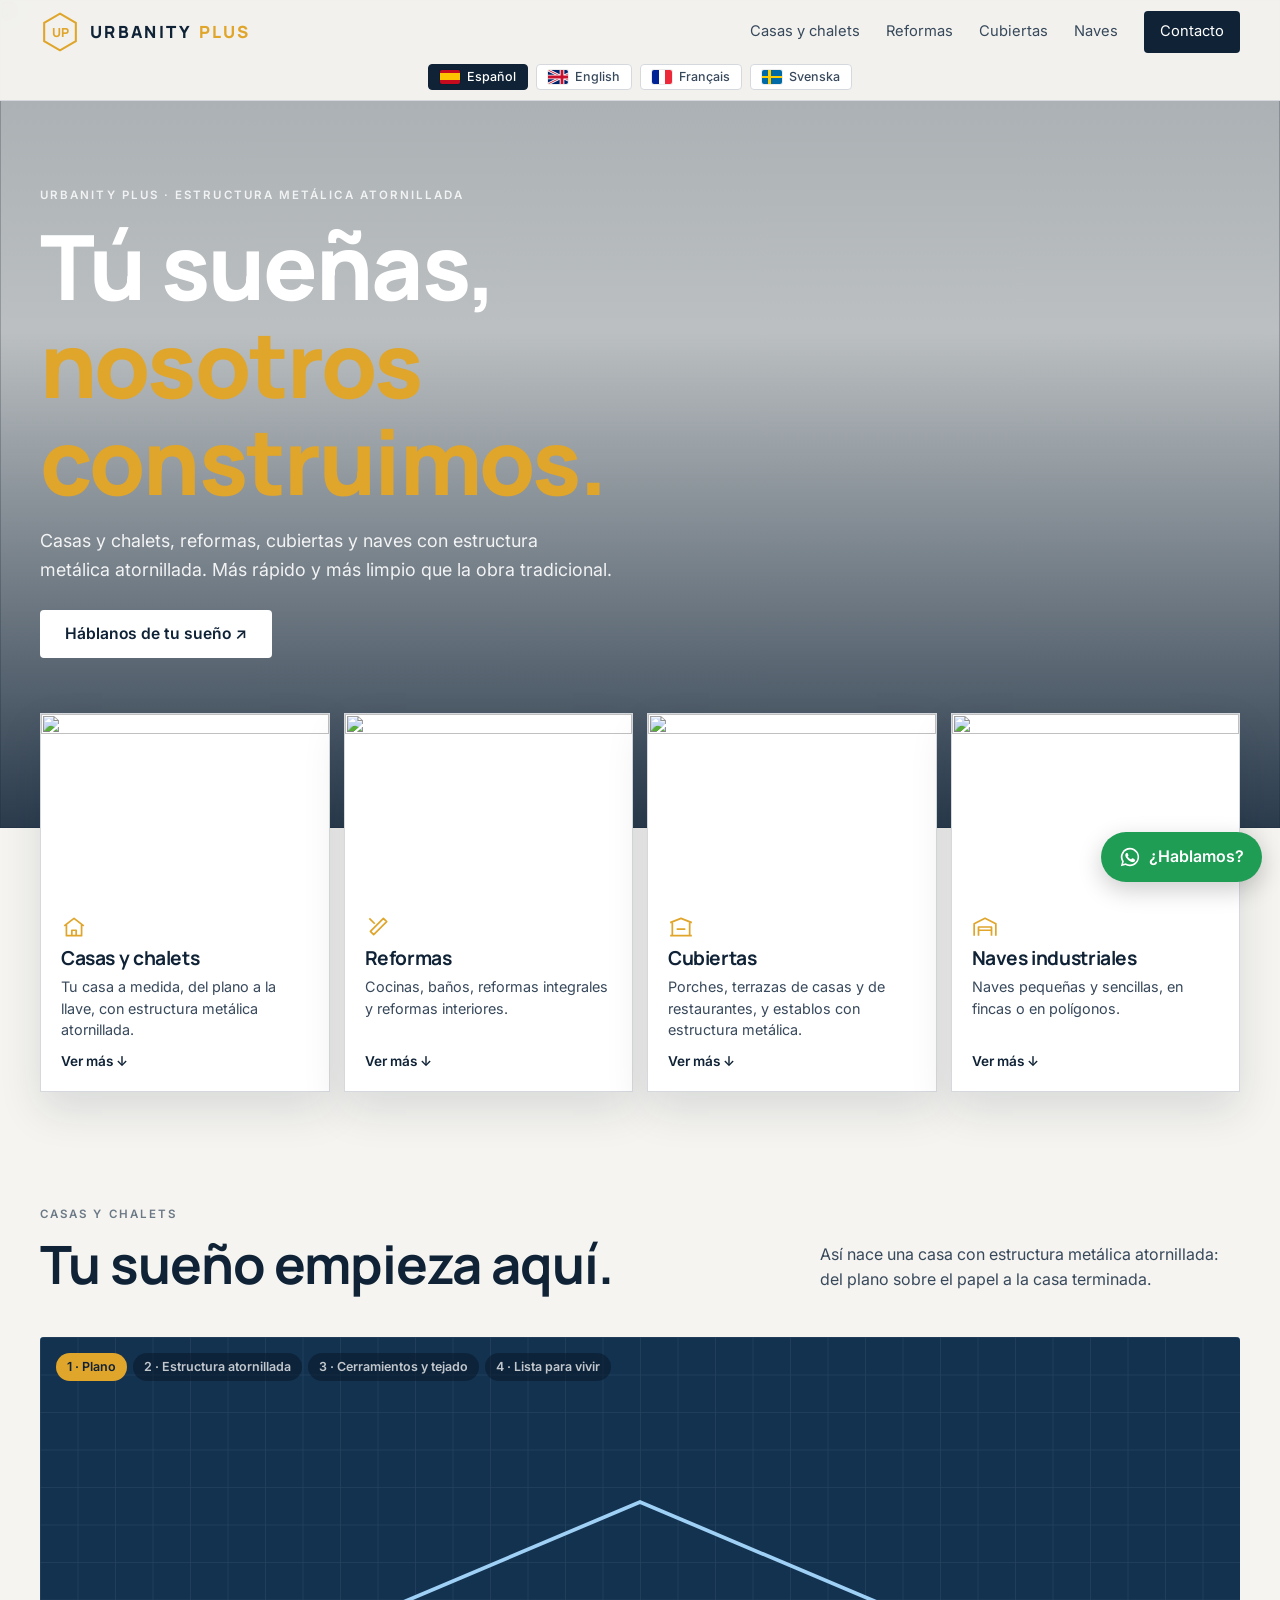
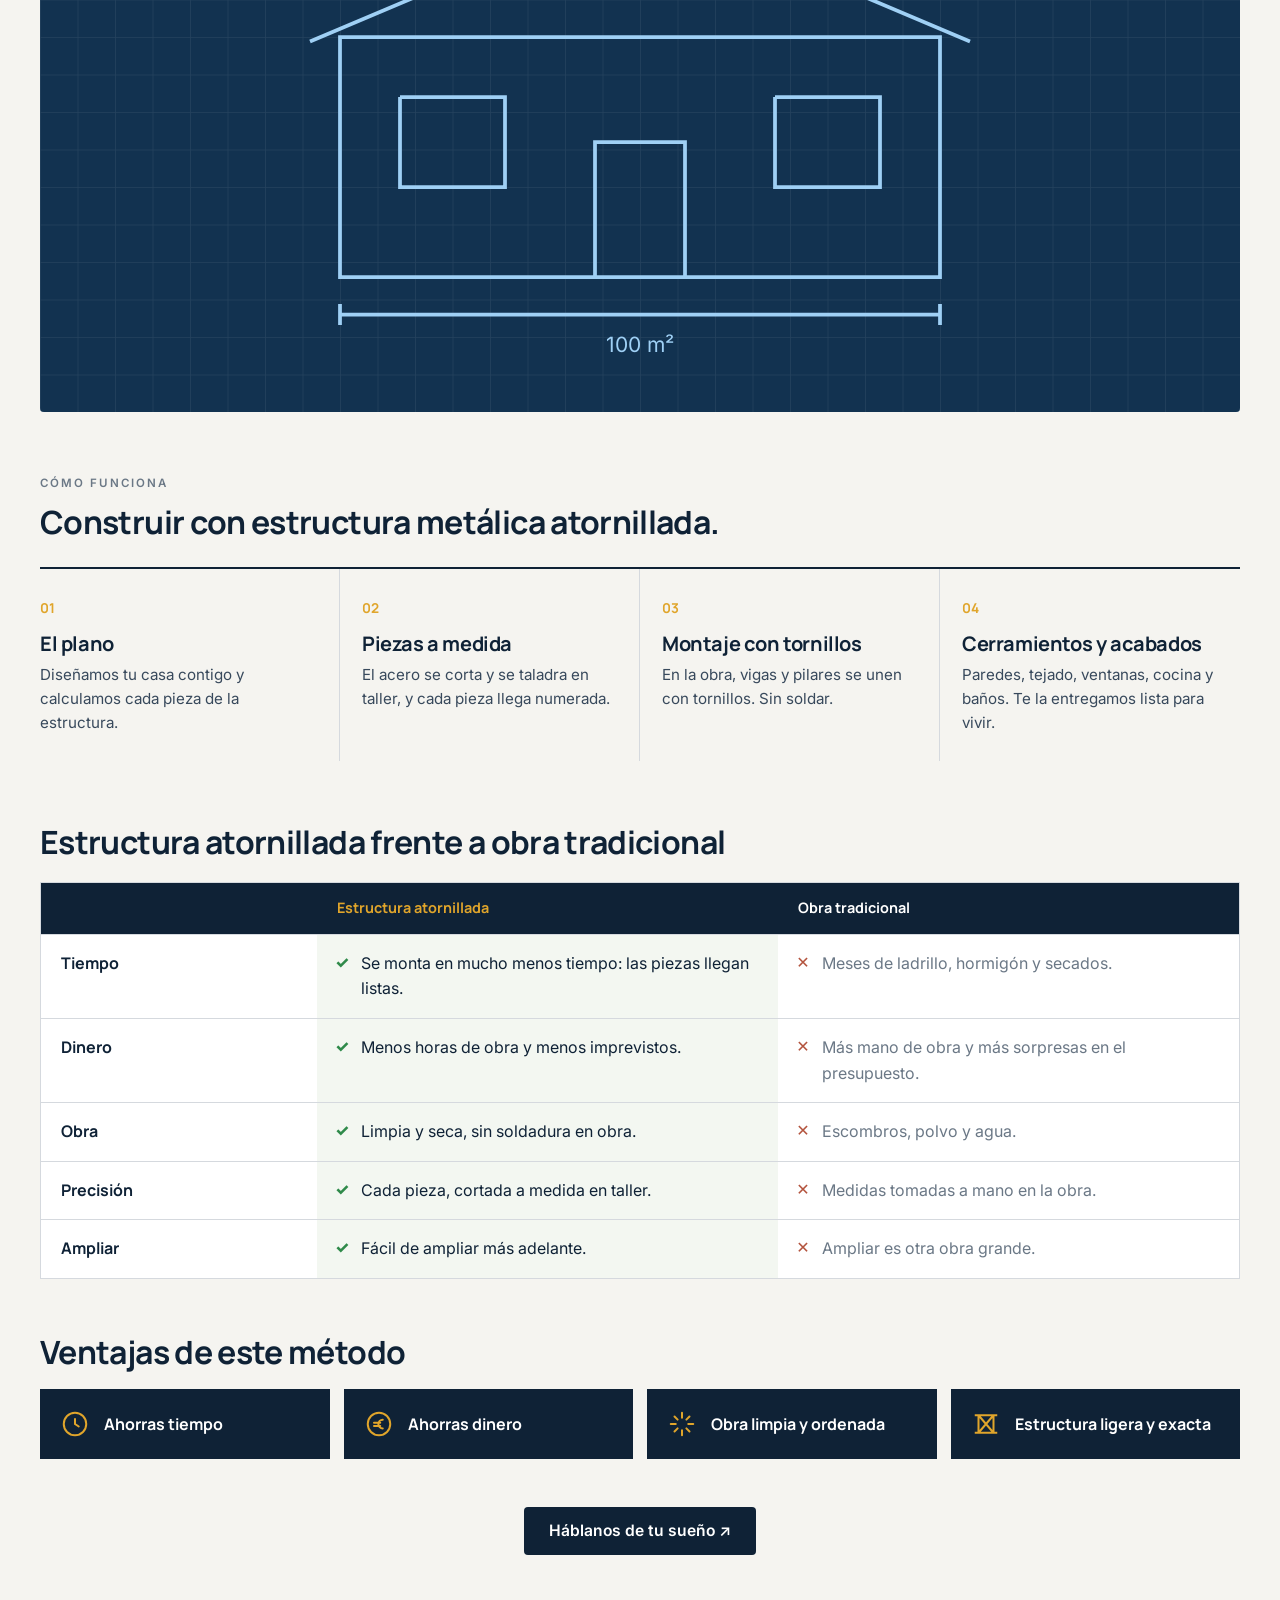
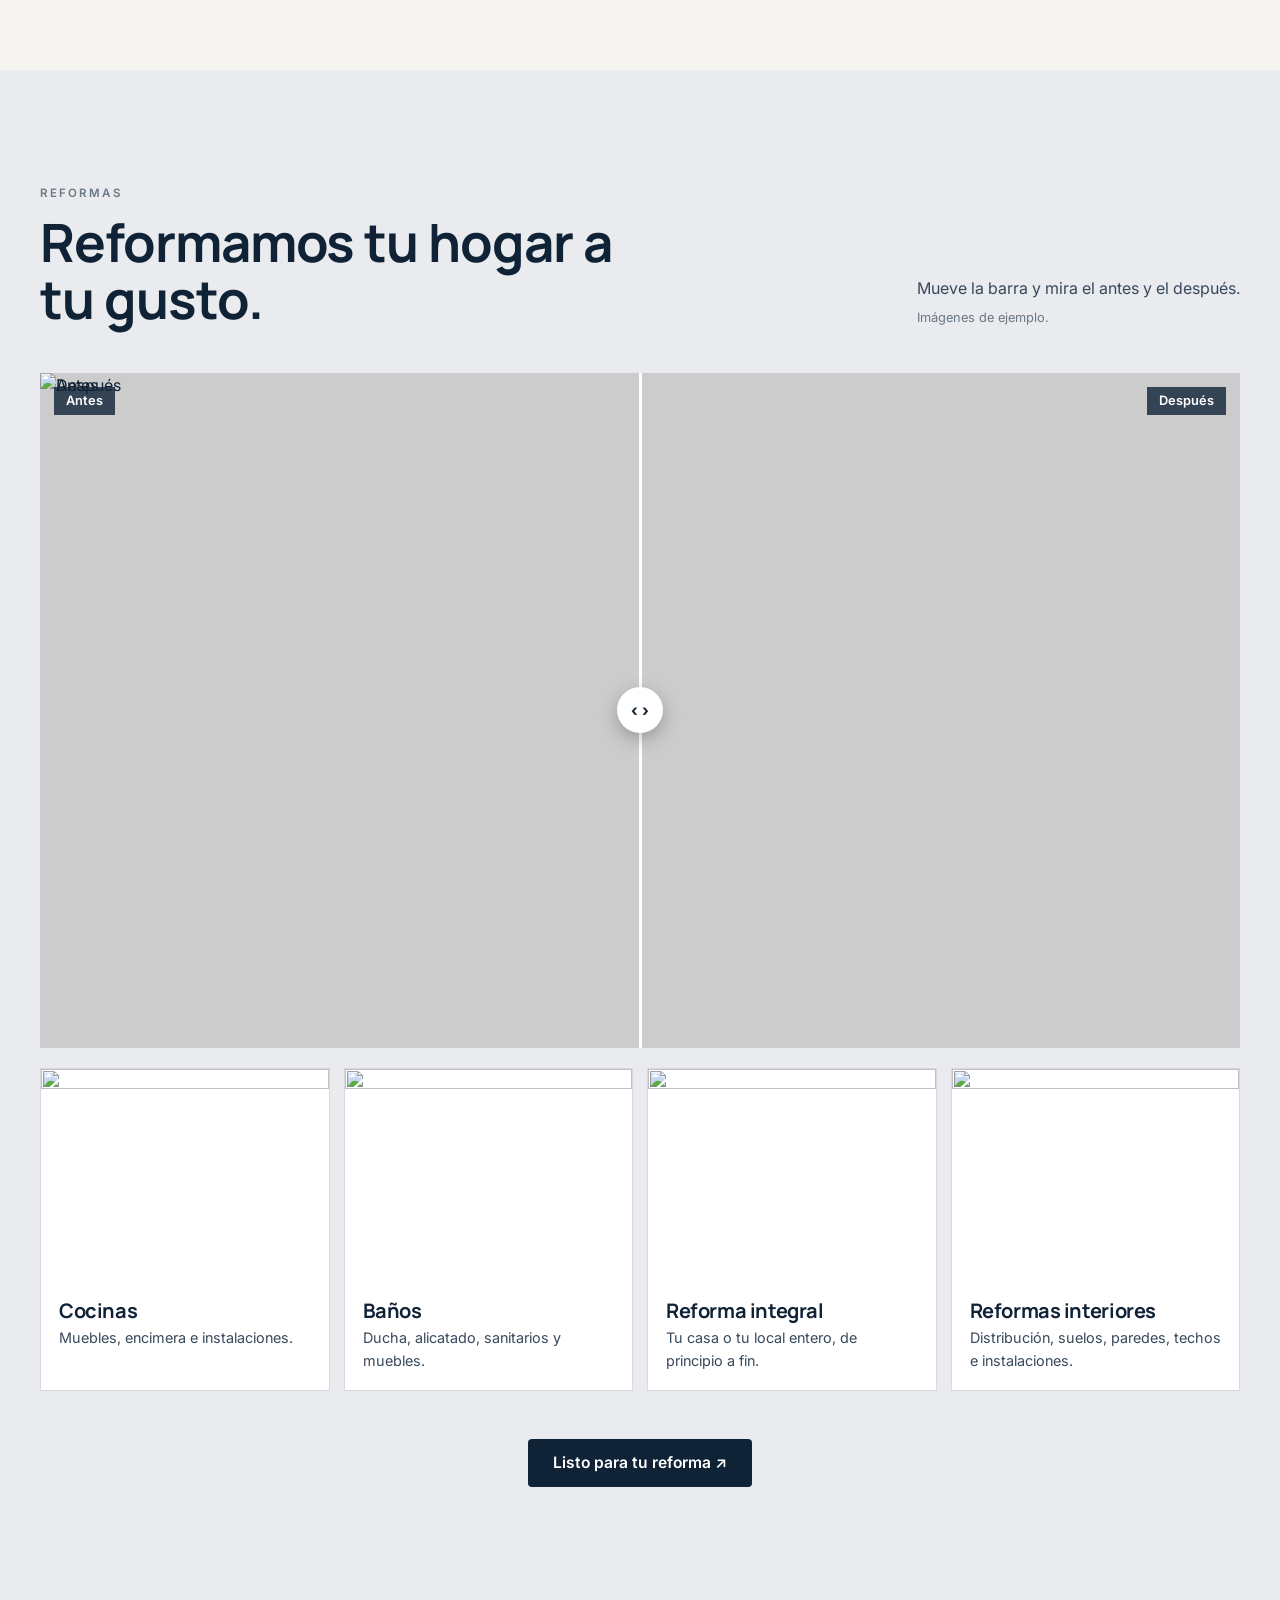
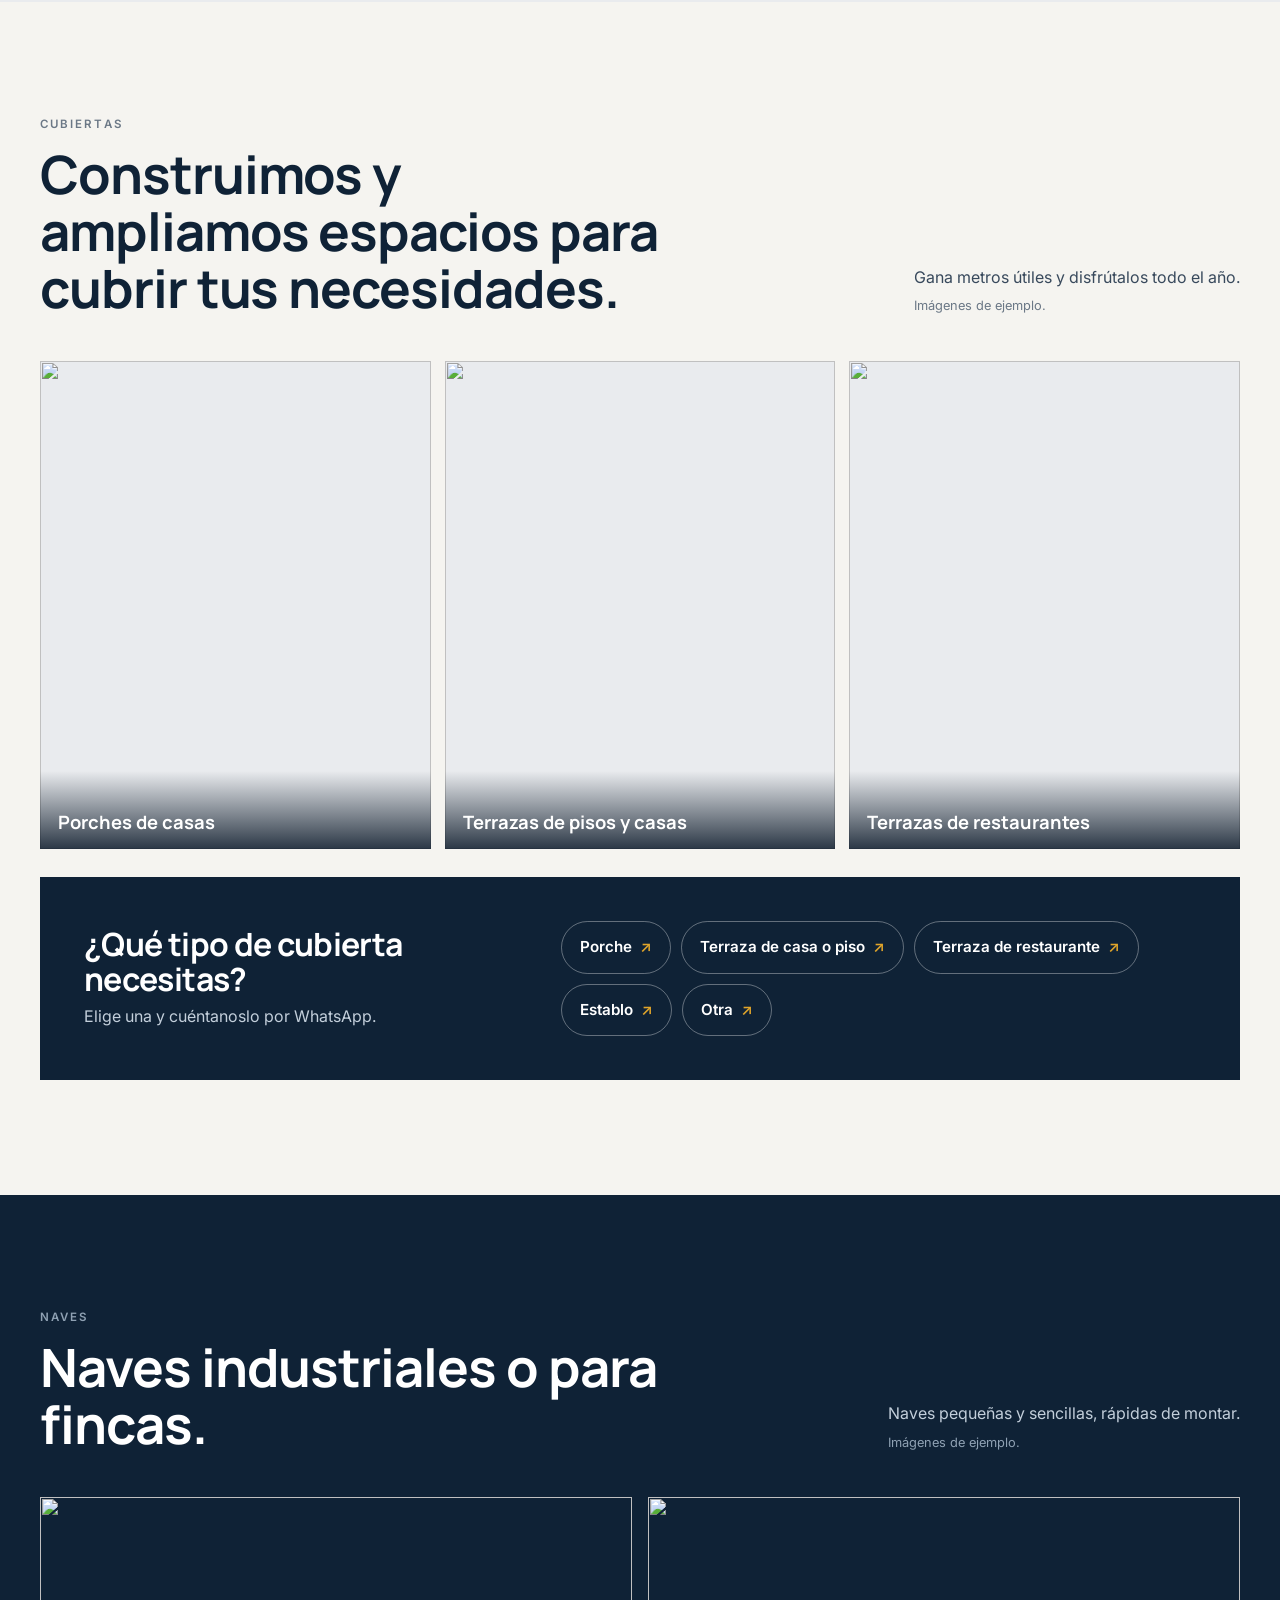
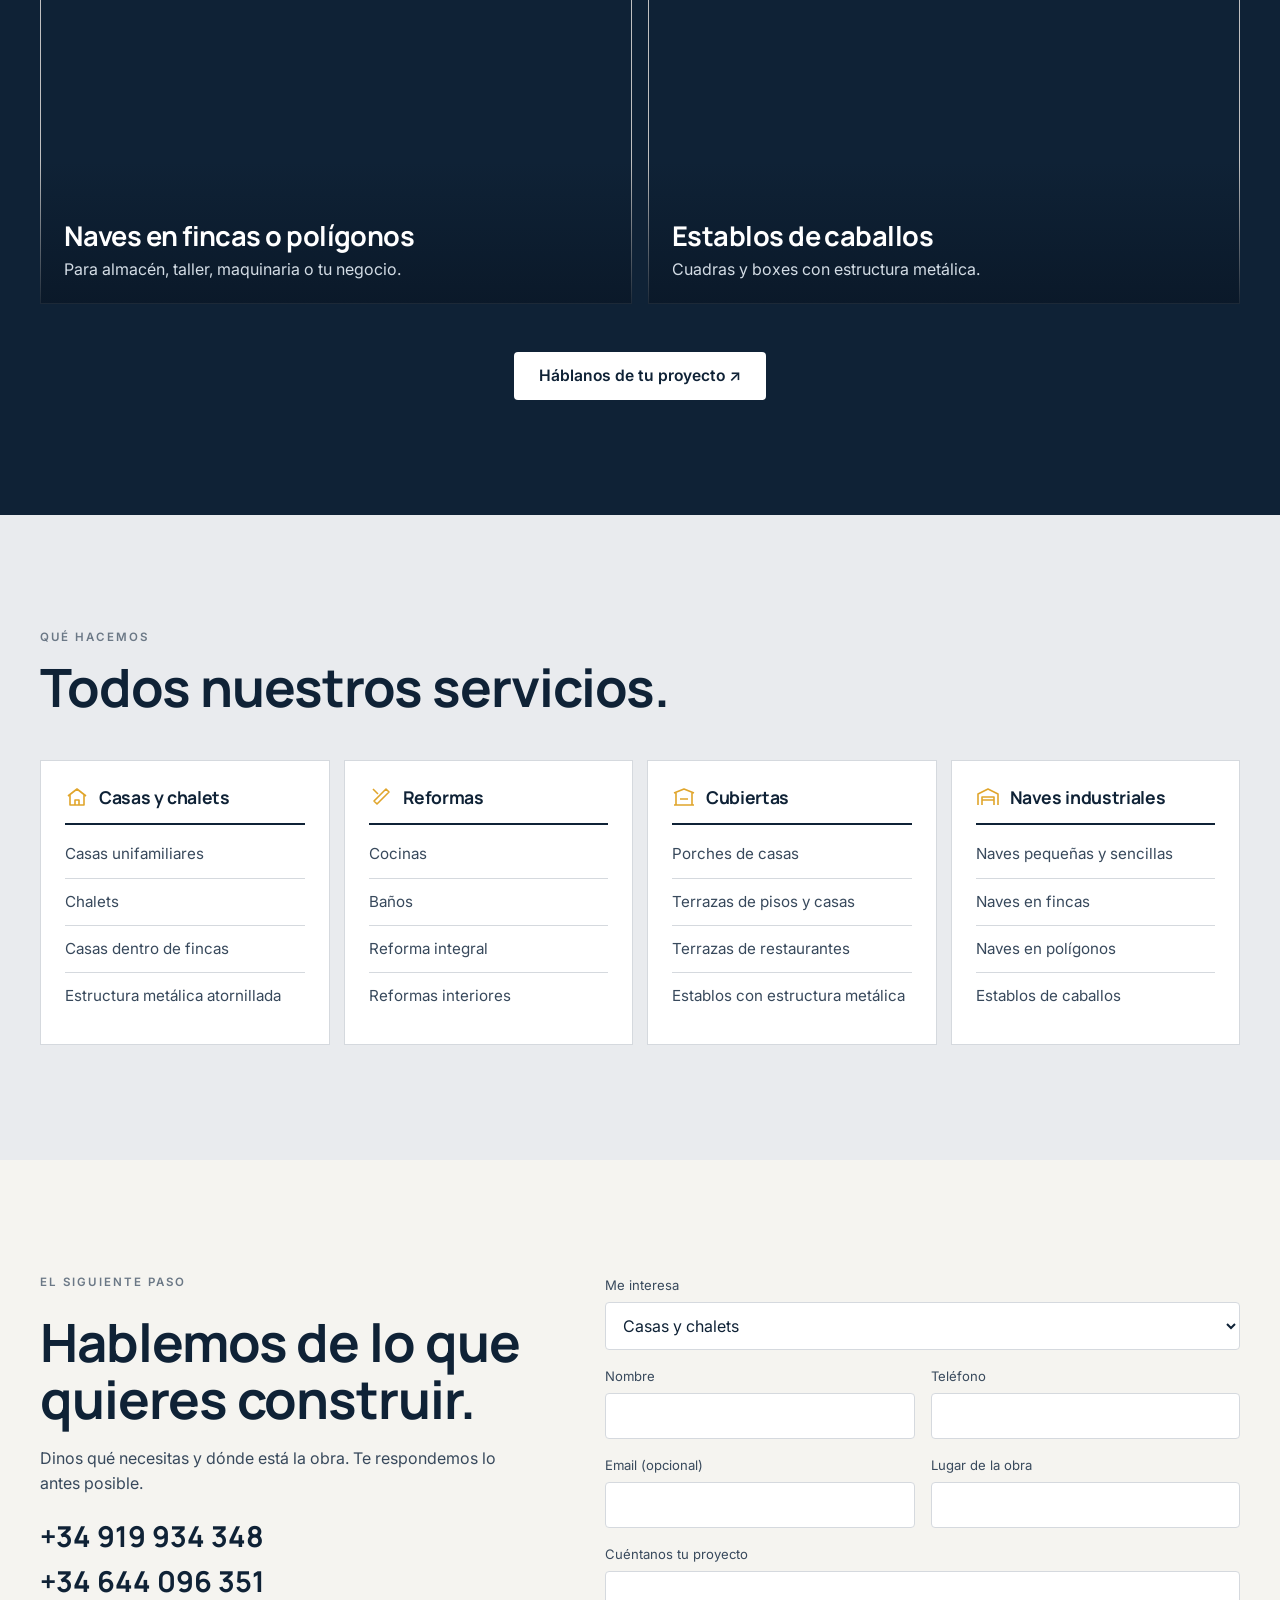
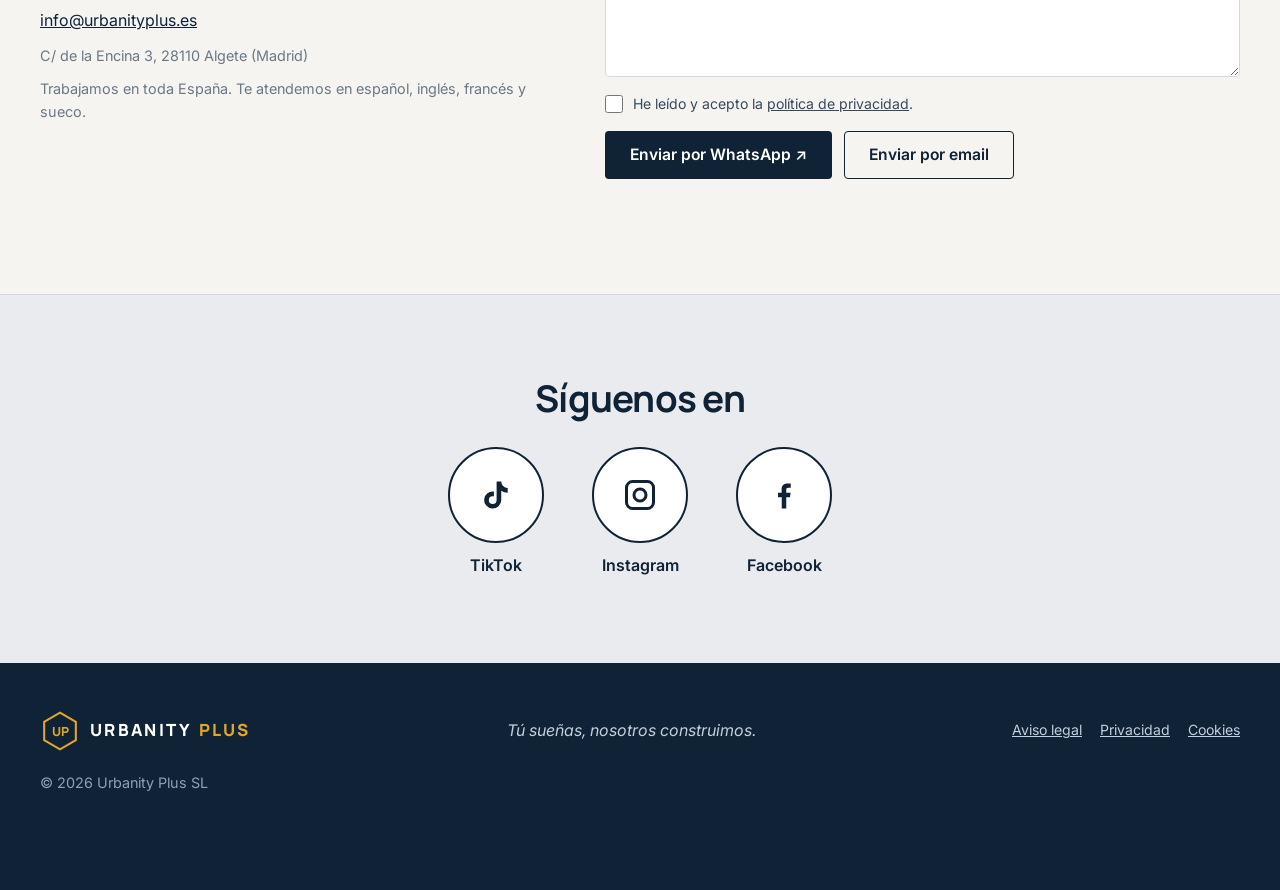
==== commit e04319e4: "Urbanity Plus: index.html" ====
--- a/index.html
+++ b/index.html
@@ -4,7 +4,7 @@
 <meta charset="utf-8">
 <meta name="viewport" content="width=device-width, initial-scale=1">
 <title>Urbanity Plus · Tú sueñas, nosotros construimos</title>
-<meta name="description" content="Urbanity Plus construye casas y chalets, cubiertas, porches y naves con estructura metálica atornillada, y hace reformas de cocinas, baños e integrales. En toda España y en Europa.">
+<meta name="description" content="Urbanity Plus construye casas y chalets, cubiertas, porches y naves con estructura metálica atornillada, y hace reformas de cocinas, baños e integrales. En toda España.">
 <meta name="theme-color" content="#0f2236">
 <link rel="icon" href="favicon.svg" type="image/svg+xml">
 <link rel="preconnect" href="https://fonts.googleapis.com">
@@ -12,7 +12,7 @@
 <link href="https://fonts.googleapis.com/css2?family=Manrope:wght@500;600;700;800&family=Inter:wght@400;500;600&display=swap" rel="stylesheet">
 <link rel="stylesheet" href="styles.css?v=20">
 <script type="application/ld+json">
-{"@context":"https://schema.org","@type":"GeneralContractor","name":"Urbanity Plus","url":"https://urbanityplus.es","telephone":"+34919934348","email":"info@urbanityplus.es","address":{"@type":"PostalAddress","streetAddress":"C/ de la Encina 3, casa B","postalCode":"28110","addressLocality":"Algete","addressRegion":"Madrid","addressCountry":"ES"},"areaServed":["ES","EU"],"knowsLanguage":["es","en","fr","sv"]}
+{"@context":"https://schema.org","@type":"GeneralContractor","name":"Urbanity Plus","url":"https://urbanityplus.es","telephone":"+34919934348","email":"info@urbanityplus.es","address":{"@type":"PostalAddress","streetAddress":"C/ de la Encina 3, casa B","postalCode":"28110","addressLocality":"Algete","addressRegion":"Madrid","addressCountry":"ES"},"areaServed":"ES","knowsLanguage":["es","en","fr","sv"],"sameAs":["https://www.tiktok.com/@urbanity.plus","https://www.facebook.com/p/URBANITYplus-100069821588197/"]}
 </script>
 </head>
 <body>
@@ -292,7 +292,7 @@
       <a class="big" href="tel:+34644096351">+34 644 096 351</a>
       <a href="mailto:info@urbanityplus.es">info@urbanityplus.es</a>
       <p class="muted">C/ de la Encina 3, 28110 Algete (Madrid)</p>
-      <p class="muted" data-i18n="ct.zone">Trabajamos en toda España y en Europa. Te atendemos en español, inglés, francés y sueco.</p>
+      <p class="muted" data-i18n="ct.zone">Trabajamos en toda España. Te atendemos en español, inglés, francés y sueco.</p>
     </div>
 
     <form class="form" id="form" novalidate>
@@ -327,7 +327,7 @@
     <ul>
       <li><a href="https://www.tiktok.com/@urbanity.plus" target="_blank" rel="noopener" aria-label="TikTok"><svg viewBox="0 0 24 24"><path fill="currentColor" d="M16.6 5.8A4.3 4.3 0 0 1 15.5 3h-3.1v12.4a2.6 2.6 0 1 1-2.6-2.6c.3 0 .5 0 .8.1V9.7a5.7 5.7 0 1 0 4.9 5.7V9.1a7.4 7.4 0 0 0 4.3 1.4V7.4a4.3 4.3 0 0 1-3.2-1.6Z"/></svg><span>TikTok</span></a></li>
       <li><a href="#" data-pendiente aria-label="Instagram"><svg viewBox="0 0 24 24"><path fill="none" stroke="currentColor" stroke-width="2" d="M7 3h10a4 4 0 0 1 4 4v10a4 4 0 0 1-4 4H7a4 4 0 0 1-4-4V7a4 4 0 0 1 4-4Zm5 5a4 4 0 1 0 0 8 4 4 0 0 0 0-8Zm5.5-1.5h0"/></svg><span>Instagram</span></a></li>
-      <li><a href="#" data-pendiente aria-label="Facebook"><svg viewBox="0 0 24 24"><path fill="currentColor" d="M13.5 21v-7.5H16l.4-3h-2.9V8.6c0-.9.3-1.5 1.5-1.5h1.5V4.4a20 20 0 0 0-2.3-.1c-2.2 0-3.8 1.4-3.8 3.9v2.3H8v3h2.5V21h3Z"/></svg><span>Facebook</span></a></li>
+      <li><a href="https://www.facebook.com/p/URBANITYplus-100069821588197/" target="_blank" rel="noopener" aria-label="Facebook"><svg viewBox="0 0 24 24"><path fill="currentColor" d="M13.5 21v-7.5H16l.4-3h-2.9V8.6c0-.9.3-1.5 1.5-1.5h1.5V4.4a20 20 0 0 0-2.3-.1c-2.2 0-3.8 1.4-3.8 3.9v2.3H8v3h2.5V21h3Z"/></svg><span>Facebook</span></a></li>
     </ul>
   </div>
 </section>
--- a/styles.css
+++ b/styles.css
@@ -31,10 +31,11 @@
 .hdr{position:fixed;inset:0 0 auto;z-index:50;background:rgba(245,244,240,.96);backdrop-filter:blur(8px);border-bottom:1px solid var(--line)}
 .hdr__top{display:flex;align-items:center;justify-content:space-between;height:64px}
 .logo{display:flex;align-items:center;gap:10px;text-decoration:none;color:var(--ink)}
-.logo svg{width:36px;height:36px}
-.logo span{display:flex;flex-direction:column;line-height:1}
-.logo b{font:800 1.12rem/1 var(--f-h);letter-spacing:.08em}
-.logo small{font:700 .62rem/1 var(--f-b);letter-spacing:.62em;color:var(--gold);margin-top:5px;padding-left:2px}
+.logo svg{width:40px;height:40px;transition:transform .6s ease}
+.logo:hover svg{transform:rotate(60deg)}
+.logo span{display:flex;align-items:baseline;line-height:1;white-space:nowrap}
+.logo b{font:800 1.05rem/1 var(--f-h);letter-spacing:.14em}
+.logo small{font:800 1.05rem/1 var(--f-h);letter-spacing:.14em;color:var(--gold);margin-left:.35em}
 .logo--light{color:#fff}
 .nav{display:flex;align-items:center;gap:26px}
 .nav a{font-size:.92rem;text-decoration:none;color:var(--ink2)}
@@ -259,6 +260,8 @@
   .duo{grid-template-columns:1fr}
 }
 @media (max-width:600px){
+  .logo svg{width:34px;height:34px}
+  .logo b,.logo small{font-size:.88rem;letter-spacing:.1em}
   :root{--hdr:104px}
   .langs{gap:6px;padding-bottom:8px}
   .langs button{padding:5px 8px;font-size:0}
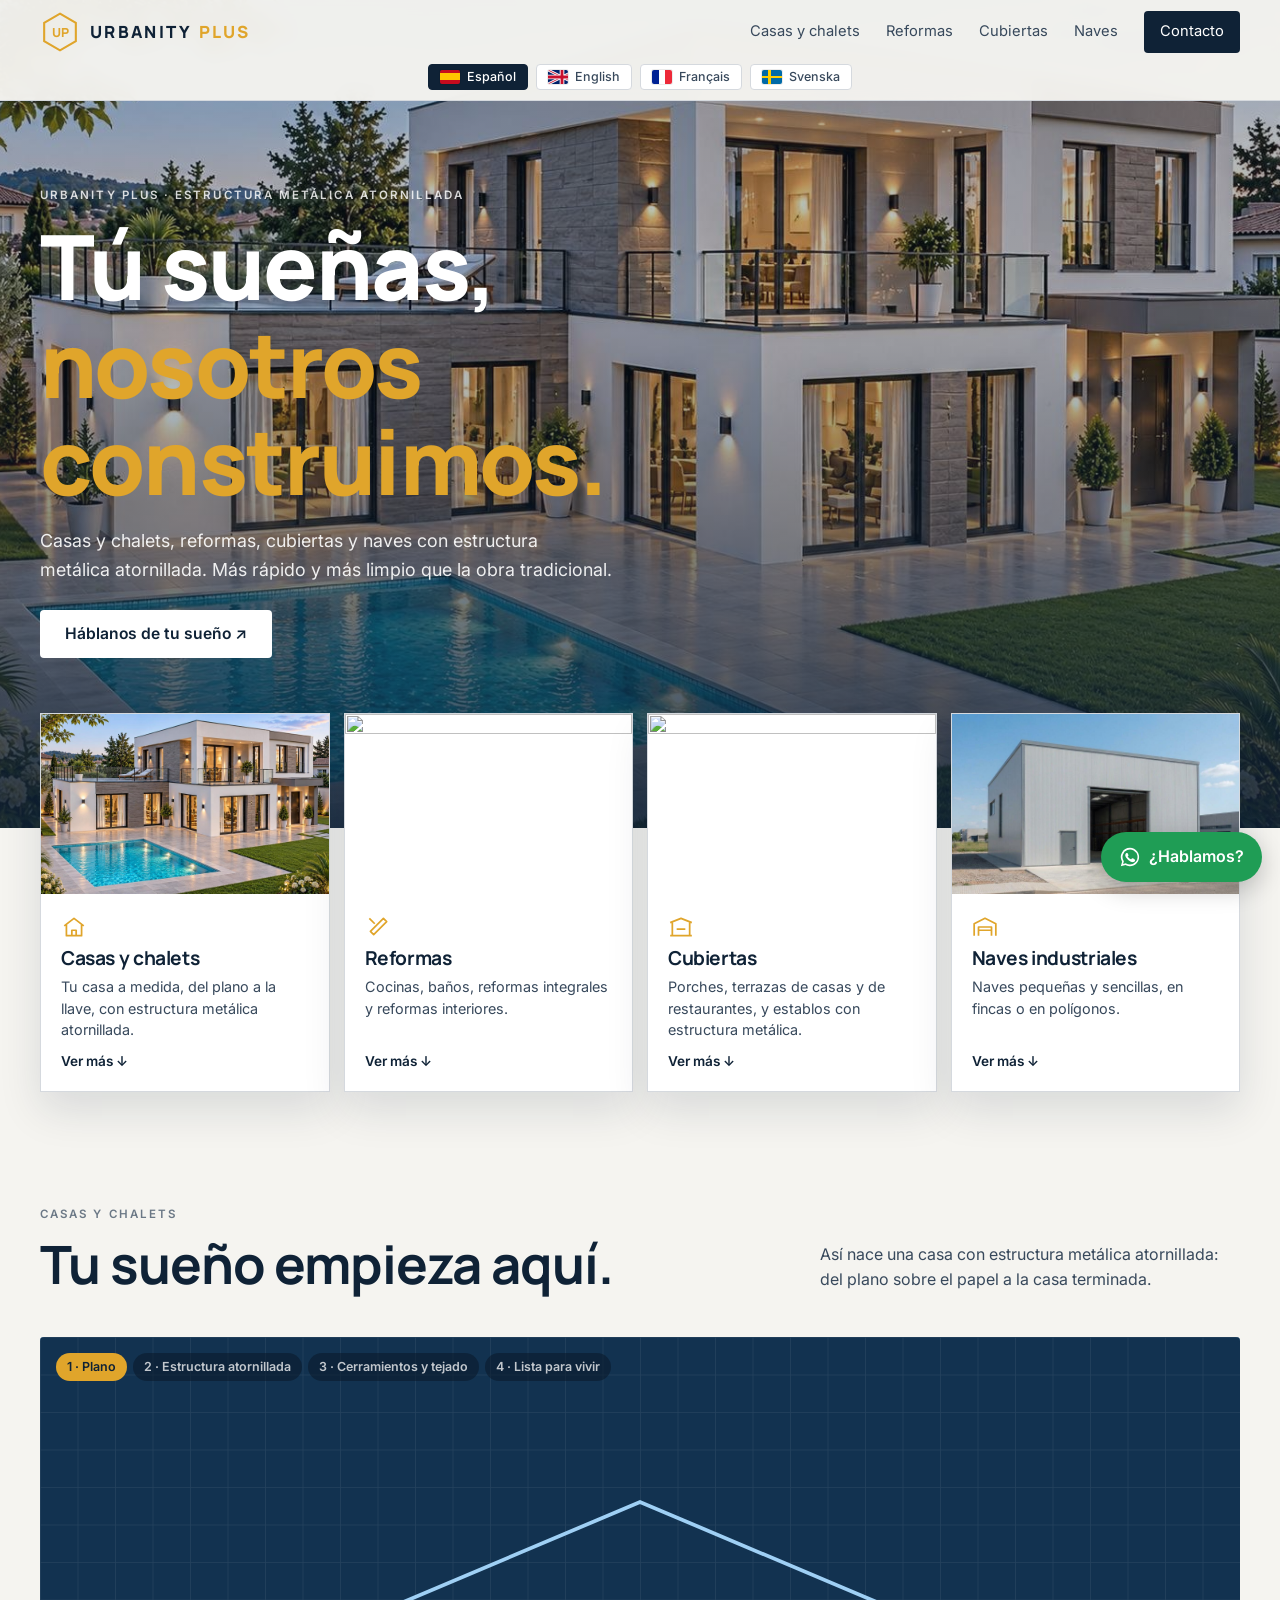
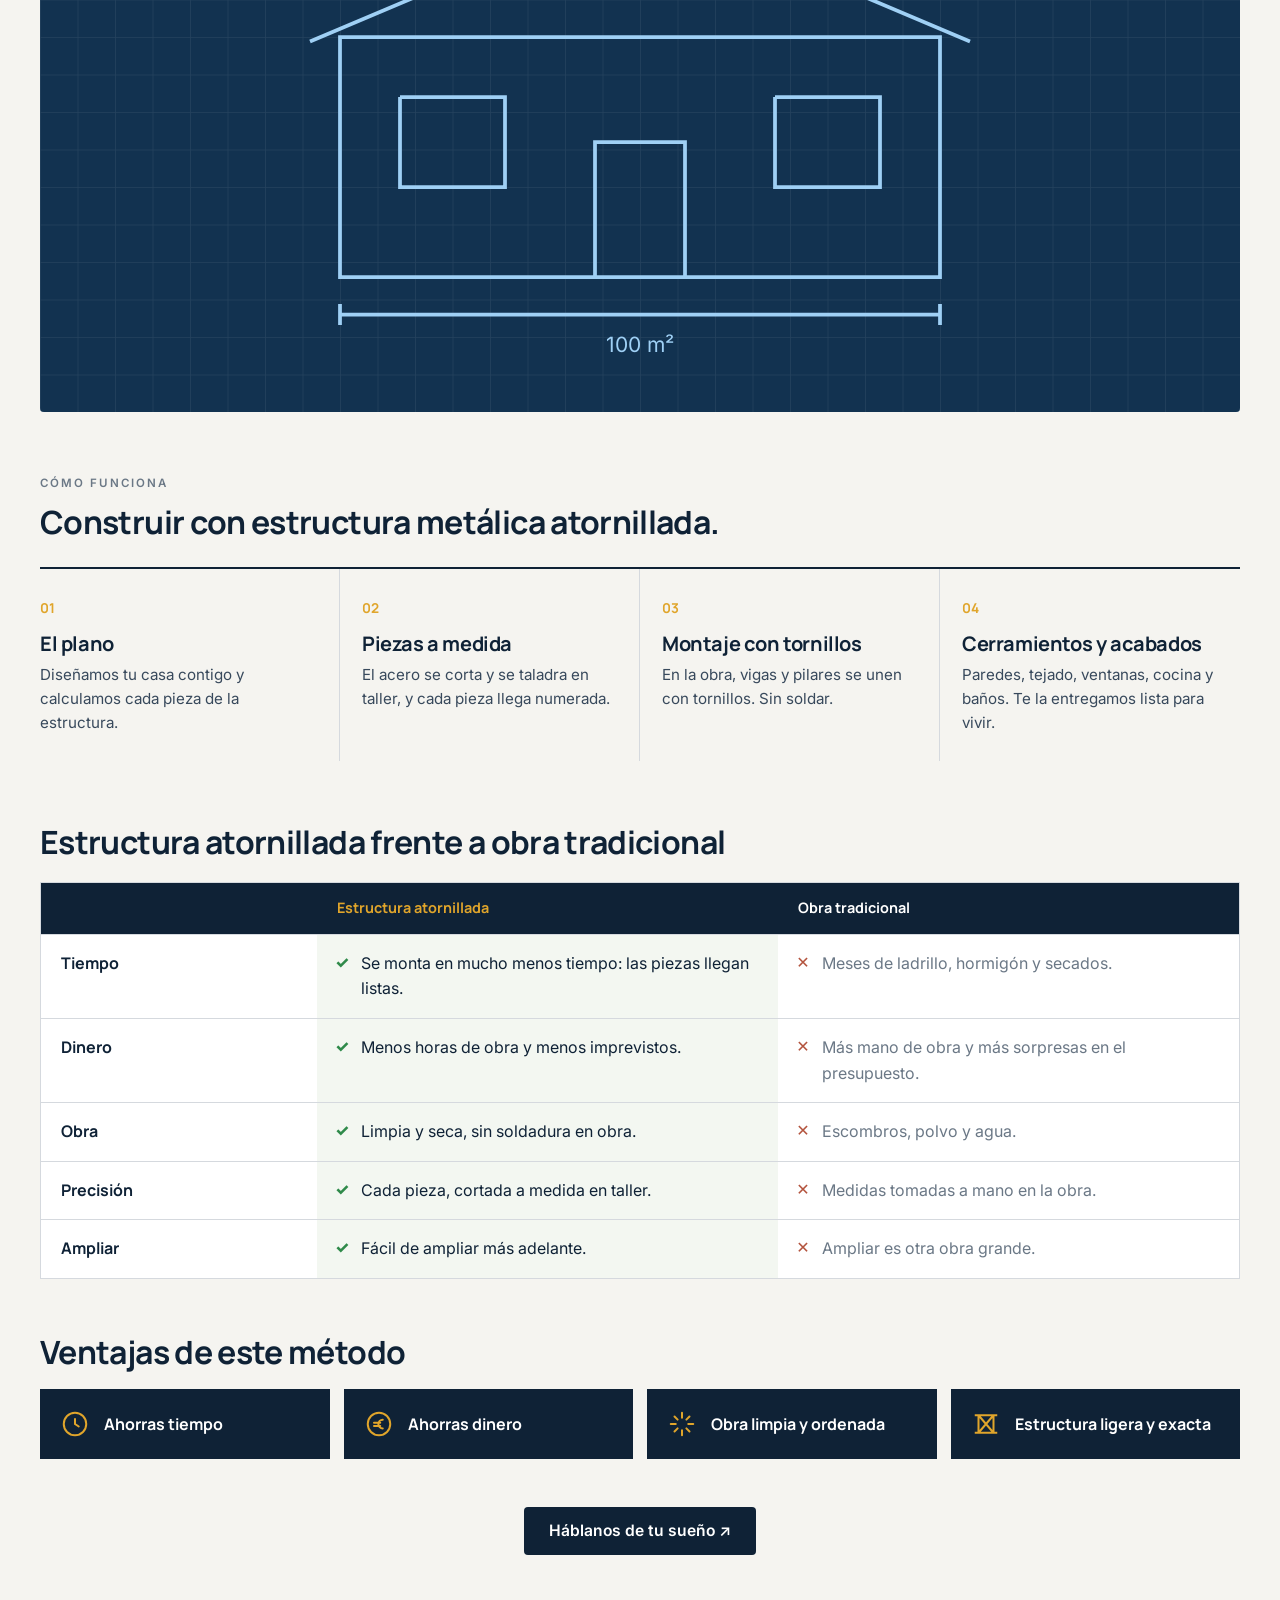
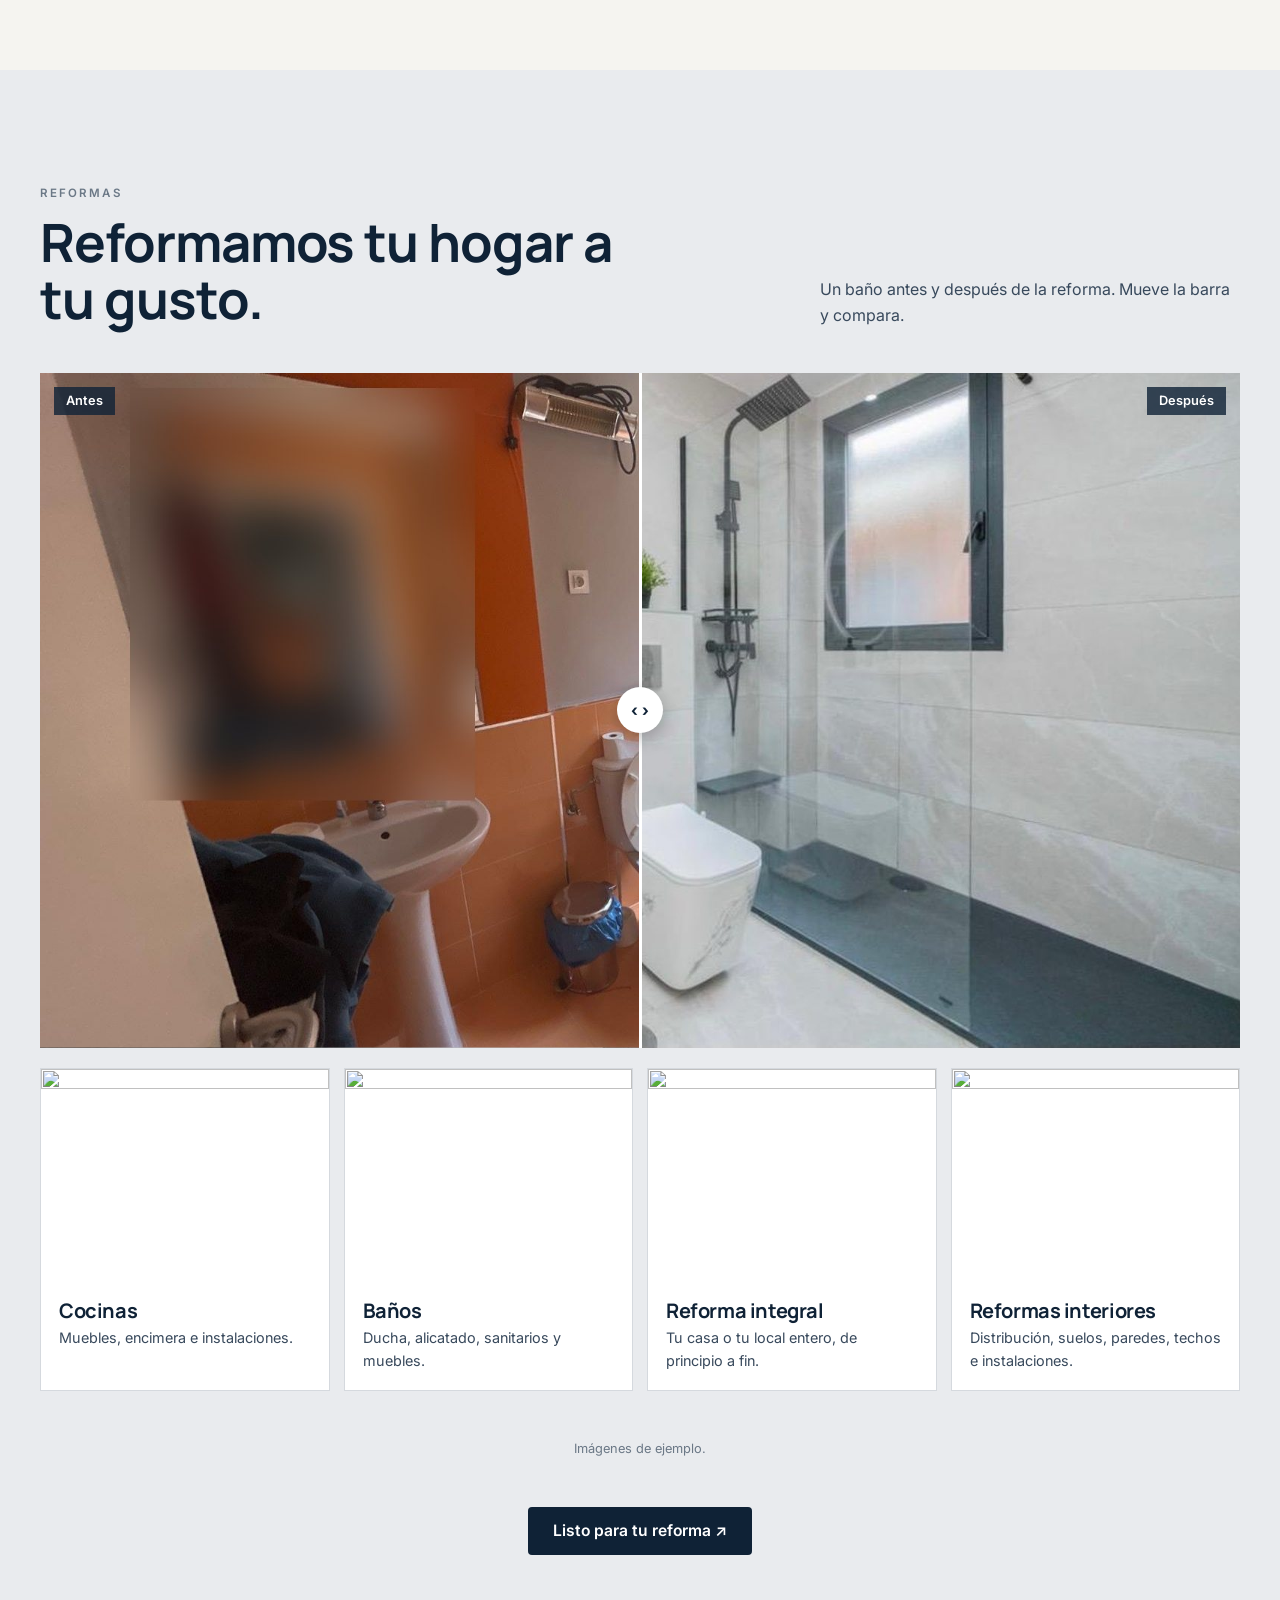
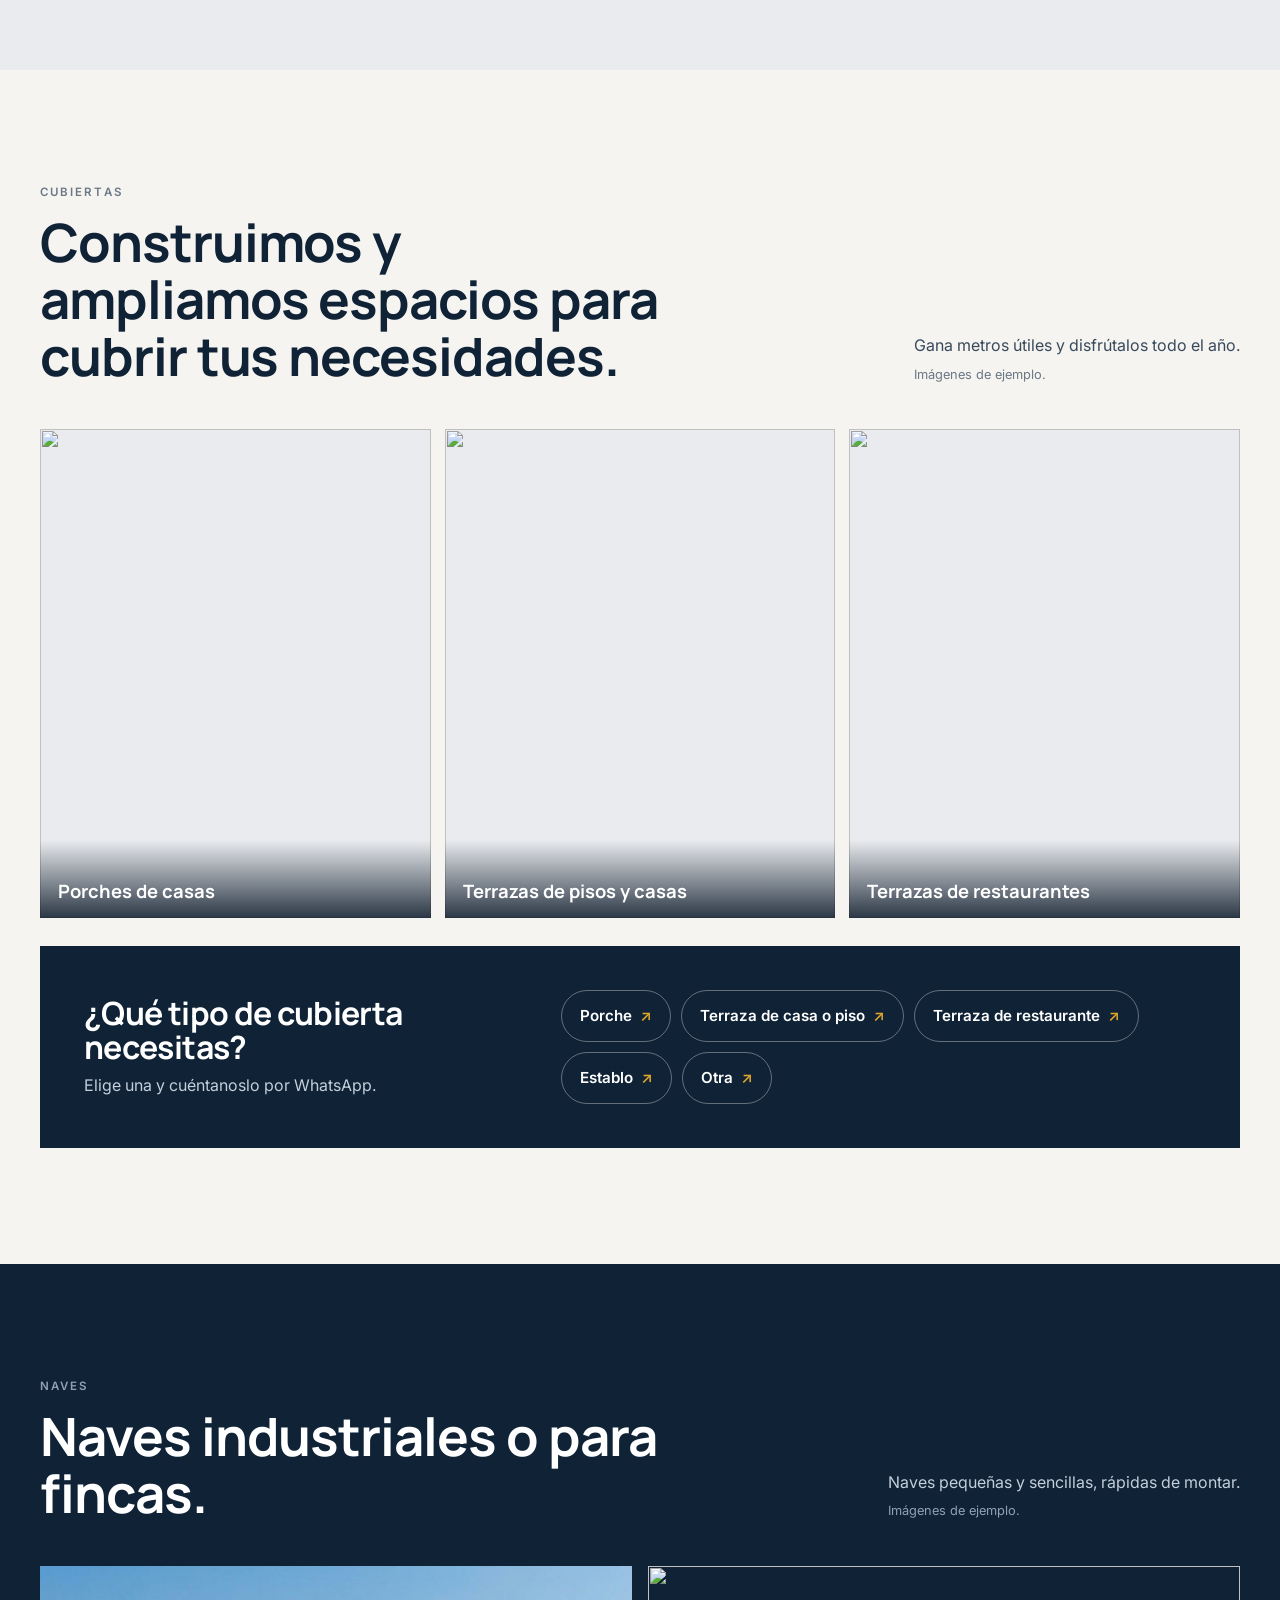
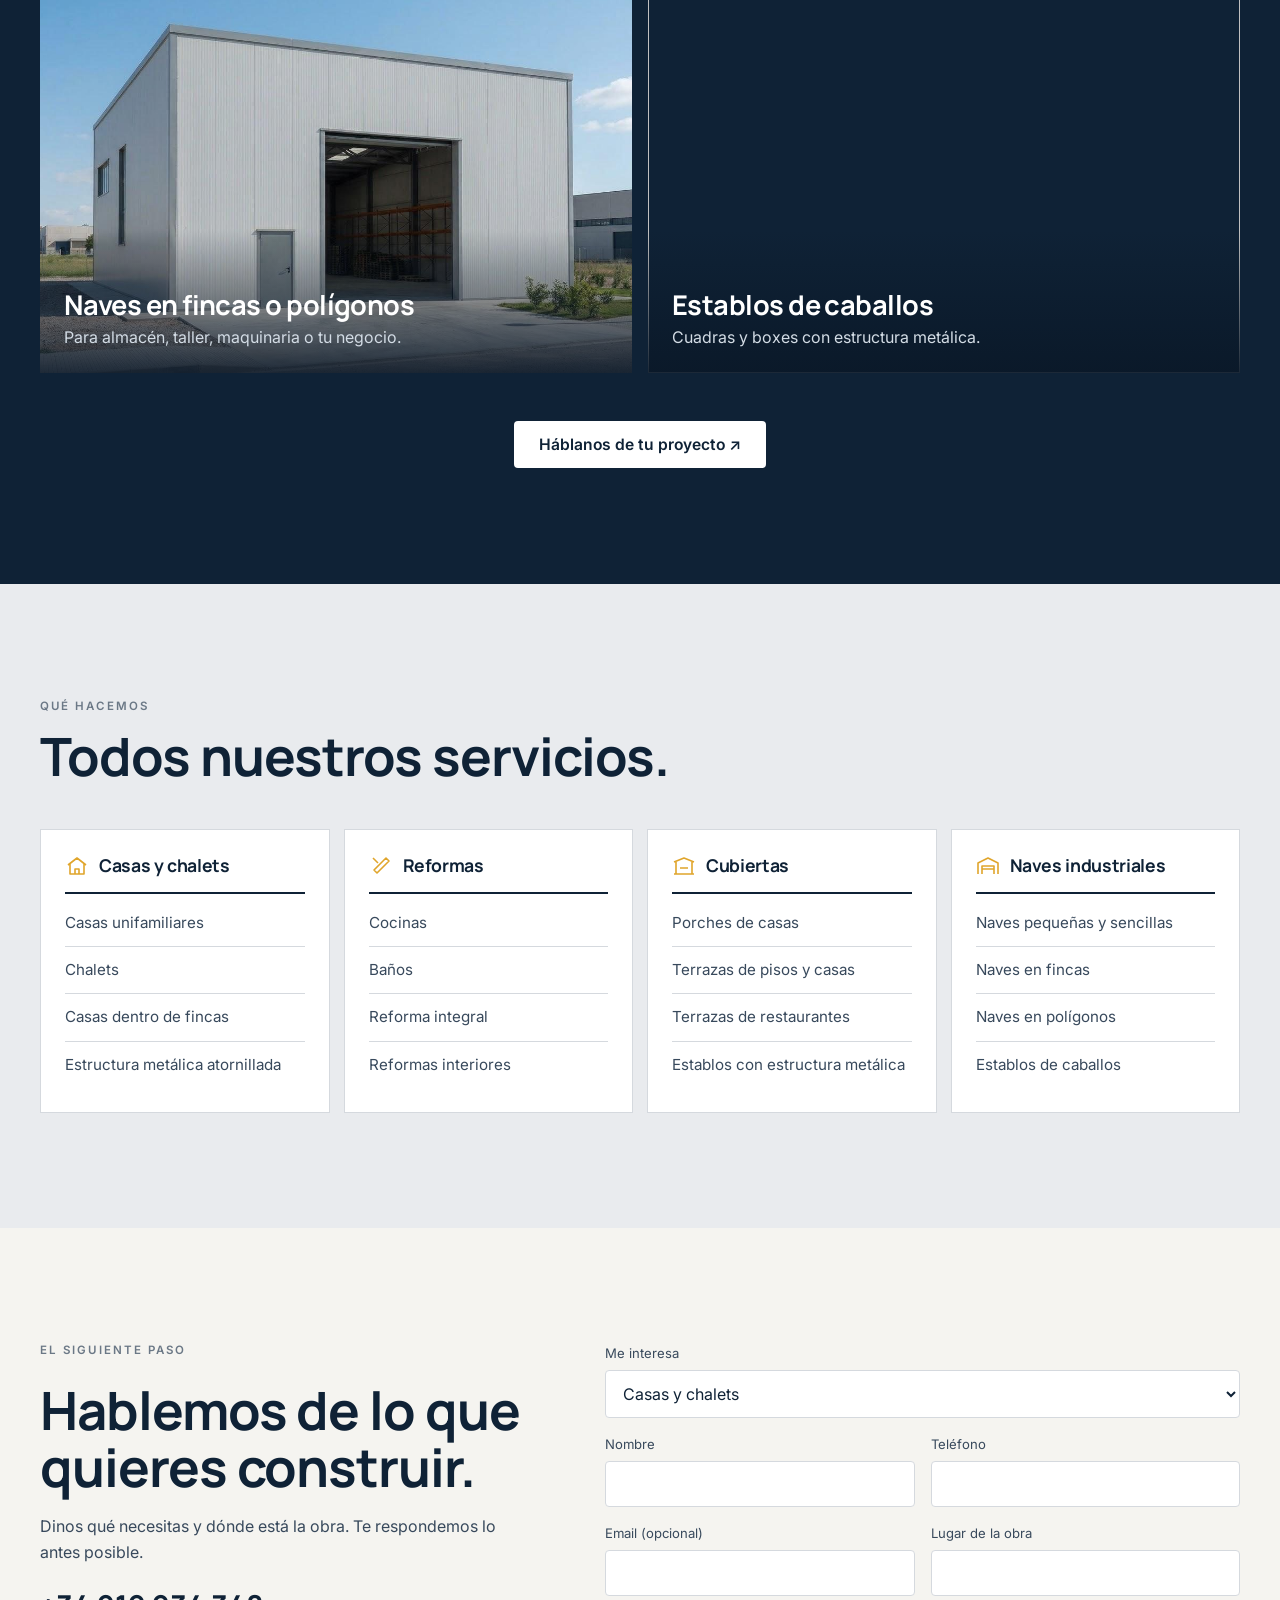
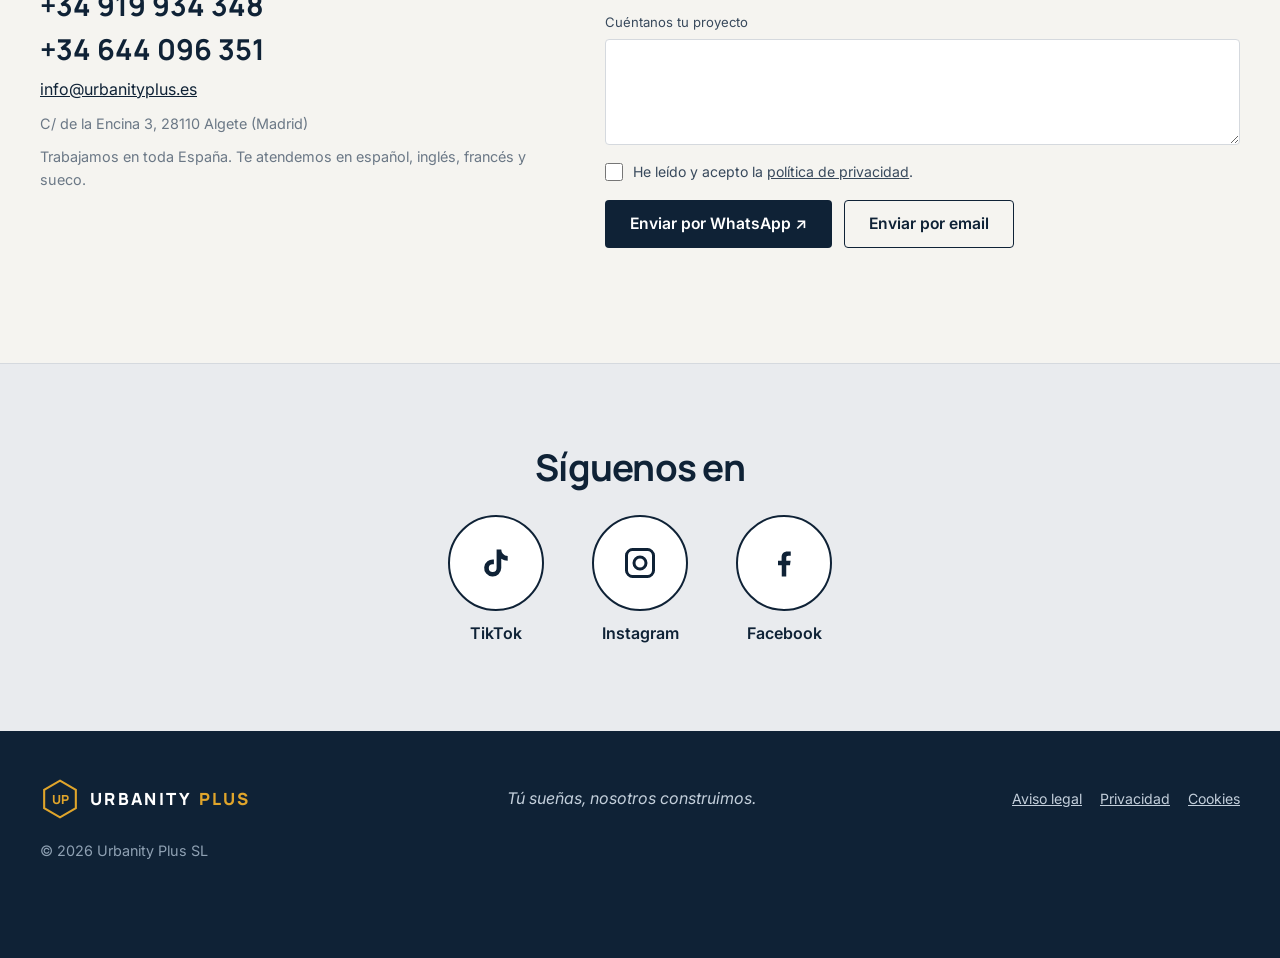
==== commit 1acfe486: "Urbanity Plus: index.html" ====
--- a/index.html
+++ b/index.html
@@ -44,7 +44,7 @@
 
 <!-- INICIO -->
 <section class="hero" id="inicio">
-  <img class="hero__img" src="https://images.unsplash.com/photo-1600585154340-be6161a56a0c?auto=format&fit=crop&w=2000&q=70" alt="">
+  <img class="hero__img" src="img/casa-chalet.jpg" alt="">
   <div class="hero__in wrap">
     <p class="kicker" data-i18n="hero.kicker">Urbanity Plus · Estructura metálica atornillada</p>
     <h1 data-i18n="hero.title">Tú sueñas,<br><em>nosotros construimos.</em></h1>
@@ -59,7 +59,7 @@
 <section class="cats" aria-label="Lo que hacemos">
   <div class="wrap cats__in">
     <a class="cat" href="#casas">
-      <img src="https://images.unsplash.com/photo-1602343168117-bb8ffe3e2e9f?auto=format&fit=crop&w=700&q=70" alt="" loading="lazy">
+      <img src="img/casa-chalet.jpg" alt="" loading="lazy">
       <div><svg><use href="#i-house"/></svg><h3 data-i18n="c1.t">Casas y chalets</h3>
       <p data-i18n="c1.d">Tu casa a medida, del plano a la llave, con estructura metálica atornillada.</p>
       <span class="cat__more" data-i18n="c.more">Ver más ↓</span></div>
@@ -77,7 +77,7 @@
       <span class="cat__more" data-i18n="c.more">Ver más ↓</span></div>
     </a>
     <a class="cat" href="#naves">
-      <img src="https://images.unsplash.com/photo-1565610222536-ef125c59da2e?auto=format&fit=crop&w=700&q=70" alt="" loading="lazy">
+      <img src="img/nave.jpg" alt="" loading="lazy">
       <div><svg><use href="#i-hangar"/></svg><h3 data-i18n="c4.t">Naves industriales</h3>
       <p data-i18n="c4.d">Naves pequeñas y sencillas, en fincas o en polígonos.</p>
       <span class="cat__more" data-i18n="c.more">Ver más ↓</span></div>
@@ -193,12 +193,12 @@
     <div class="sec__head">
       <div><p class="kicker" data-i18n="ref.k">Reformas</p>
       <h2 data-i18n="ref.t">Reformamos tu hogar a tu gusto.</h2></div>
-      <p class="sec__lead"><span data-i18n="ref.lead">Mueve la barra y mira el antes y el después.</span> <small class="note" data-i18n="ref.note">Imágenes de ejemplo.</small></p>
+      <p class="sec__lead" data-i18n="ref.lead">Un baño antes y después de la reforma. Mueve la barra y compara.</p>
     </div>
 
     <div class="ba" id="ba" style="--x:50%">
-      <img src="https://images.unsplash.com/photo-1586023492125-27b2c045efd7?auto=format&fit=crop&w=1600&h=900&q=70" alt="Después" loading="lazy">
-      <div class="ba__before"><img src="https://images.unsplash.com/photo-1484101403633-562f891dc89a?auto=format&fit=crop&w=1600&h=900&q=70" alt="Antes" loading="lazy"></div>
+      <img src="img/reforma-bano-despues.jpg" alt="Baño después de la reforma" loading="lazy">
+      <div class="ba__before"><img src="img/reforma-bano-antes.jpg" alt="Baño antes de la reforma" loading="lazy"></div>
       <span class="ba__tag ba__tag--l" data-i18n="ref.before">Antes</span>
       <span class="ba__tag ba__tag--r" data-i18n="ref.after">Después</span>
       <span class="ba__bar" aria-hidden="true"><i>‹ ›</i></span>
@@ -212,6 +212,7 @@
       <article><img src="https://images.unsplash.com/photo-1600566753086-00f18fb6b3ea?auto=format&fit=crop&w=800&q=70" alt="" loading="lazy"><h3 data-i18n="ref.4t">Reformas interiores</h3><p data-i18n="ref.4d">Distribución, suelos, paredes, techos e instalaciones.</p></article>
     </div>
 
+    <p class="center"><small class="note" data-i18n="ref.note">Imágenes de ejemplo.</small></p>
     <div class="center"><a href="#contacto" class="btn btn--dark" data-pick="Reforma" data-i18n="ref.cta">Listo para tu reforma ↗</a></div>
   </div>
 </section>
@@ -254,7 +255,7 @@
       <p class="sec__lead"><span data-i18n="naves.lead">Naves pequeñas y sencillas, rápidas de montar.</span> <small class="note" data-i18n="ref.note">Imágenes de ejemplo.</small></p>
     </div>
     <div class="duo">
-      <article><img src="https://images.unsplash.com/photo-1565610222536-ef125c59da2e?auto=format&fit=crop&w=1200&q=70" alt="" loading="lazy"><div><h3 data-i18n="naves.1t">Naves en fincas o polígonos</h3><p data-i18n="naves.1d">Para almacén, taller, maquinaria o tu negocio.</p></div></article>
+      <article><img src="img/nave.jpg" alt="Nave con estructura metálica" loading="lazy"><div><h3 data-i18n="naves.1t">Naves en fincas o polígonos</h3><p data-i18n="naves.1d">Para almacén, taller, maquinaria o tu negocio.</p></div></article>
       <article><img src="https://images.unsplash.com/photo-1594768816441-1dd241ffaa67?auto=format&fit=crop&w=1200&q=70" alt="" loading="lazy"><div><h3 data-i18n="naves.2t">Establos de caballos</h3><p data-i18n="naves.2d">Cuadras y boxes con estructura metálica.</p></div></article>
     </div>
     <div class="center"><a href="#contacto" class="btn btn--light" data-pick="Nave o establo" data-i18n="naves.cta">Háblanos de tu proyecto ↗</a></div>
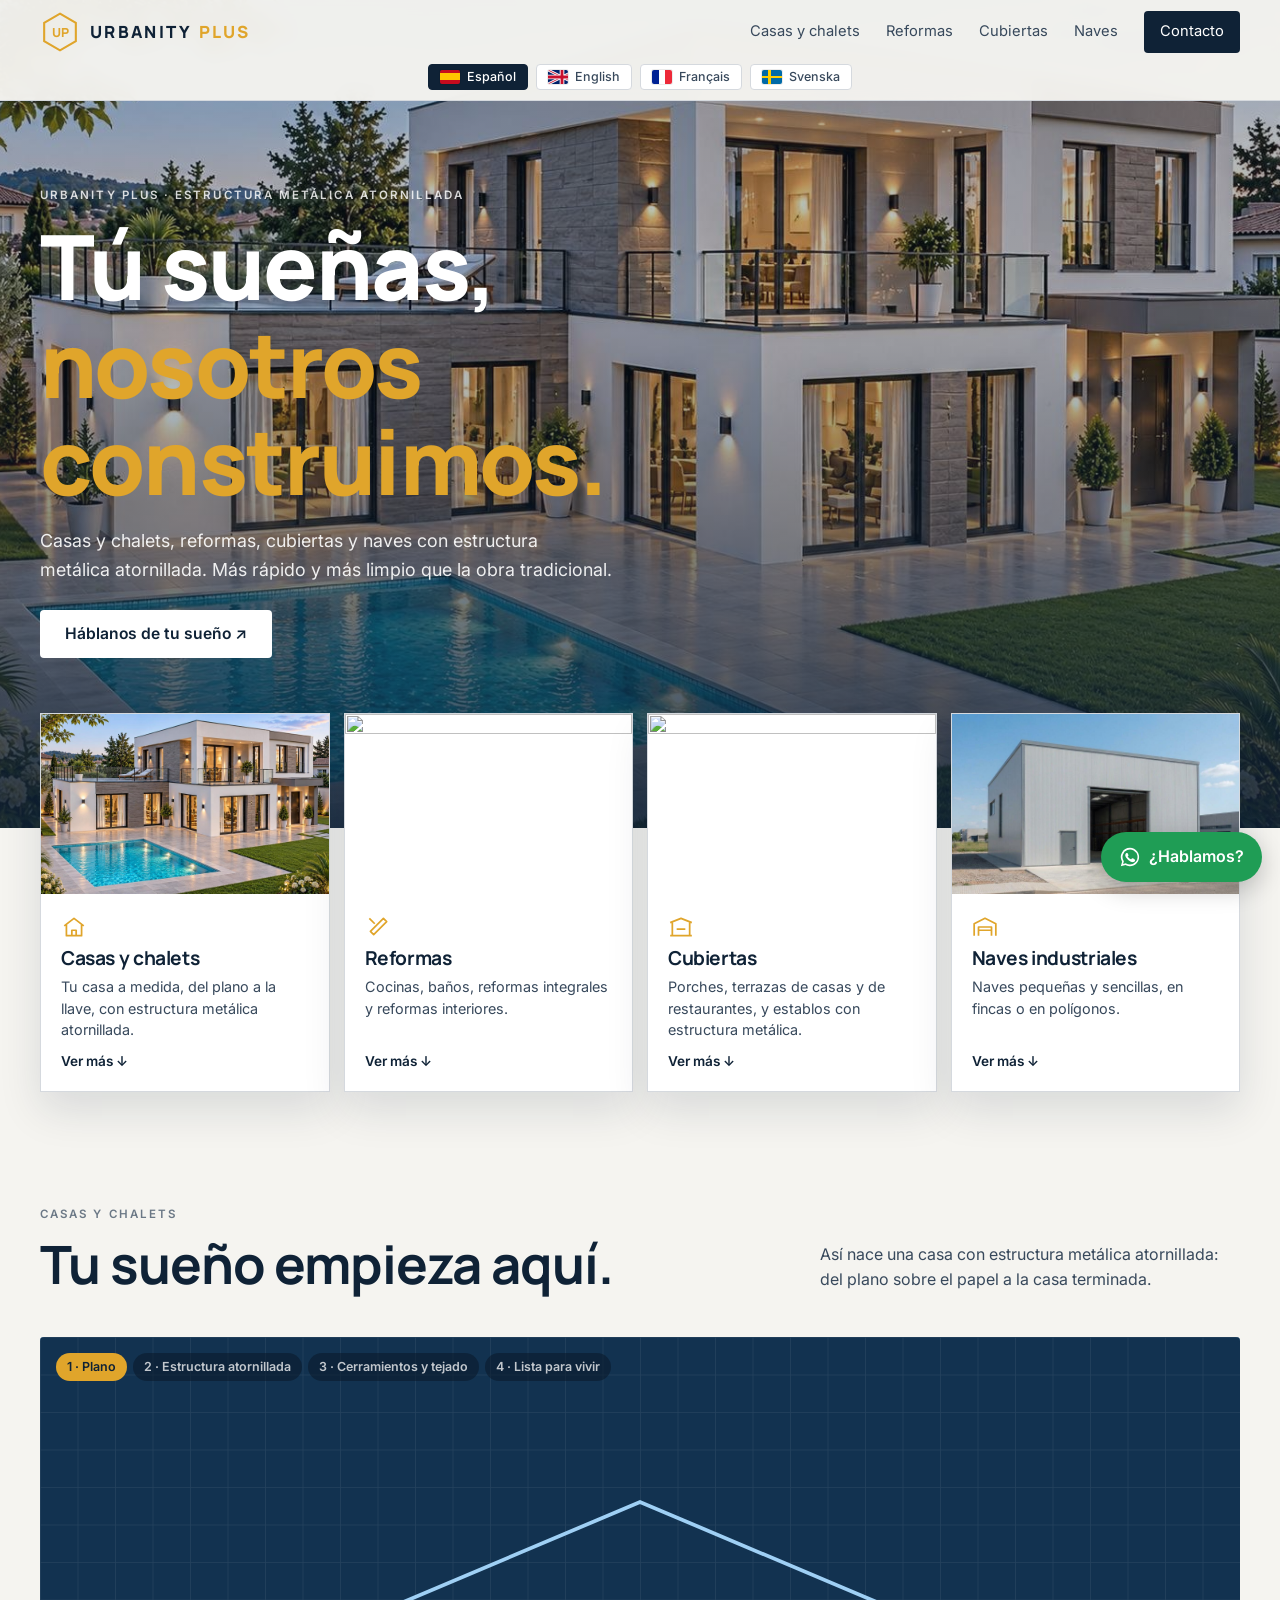
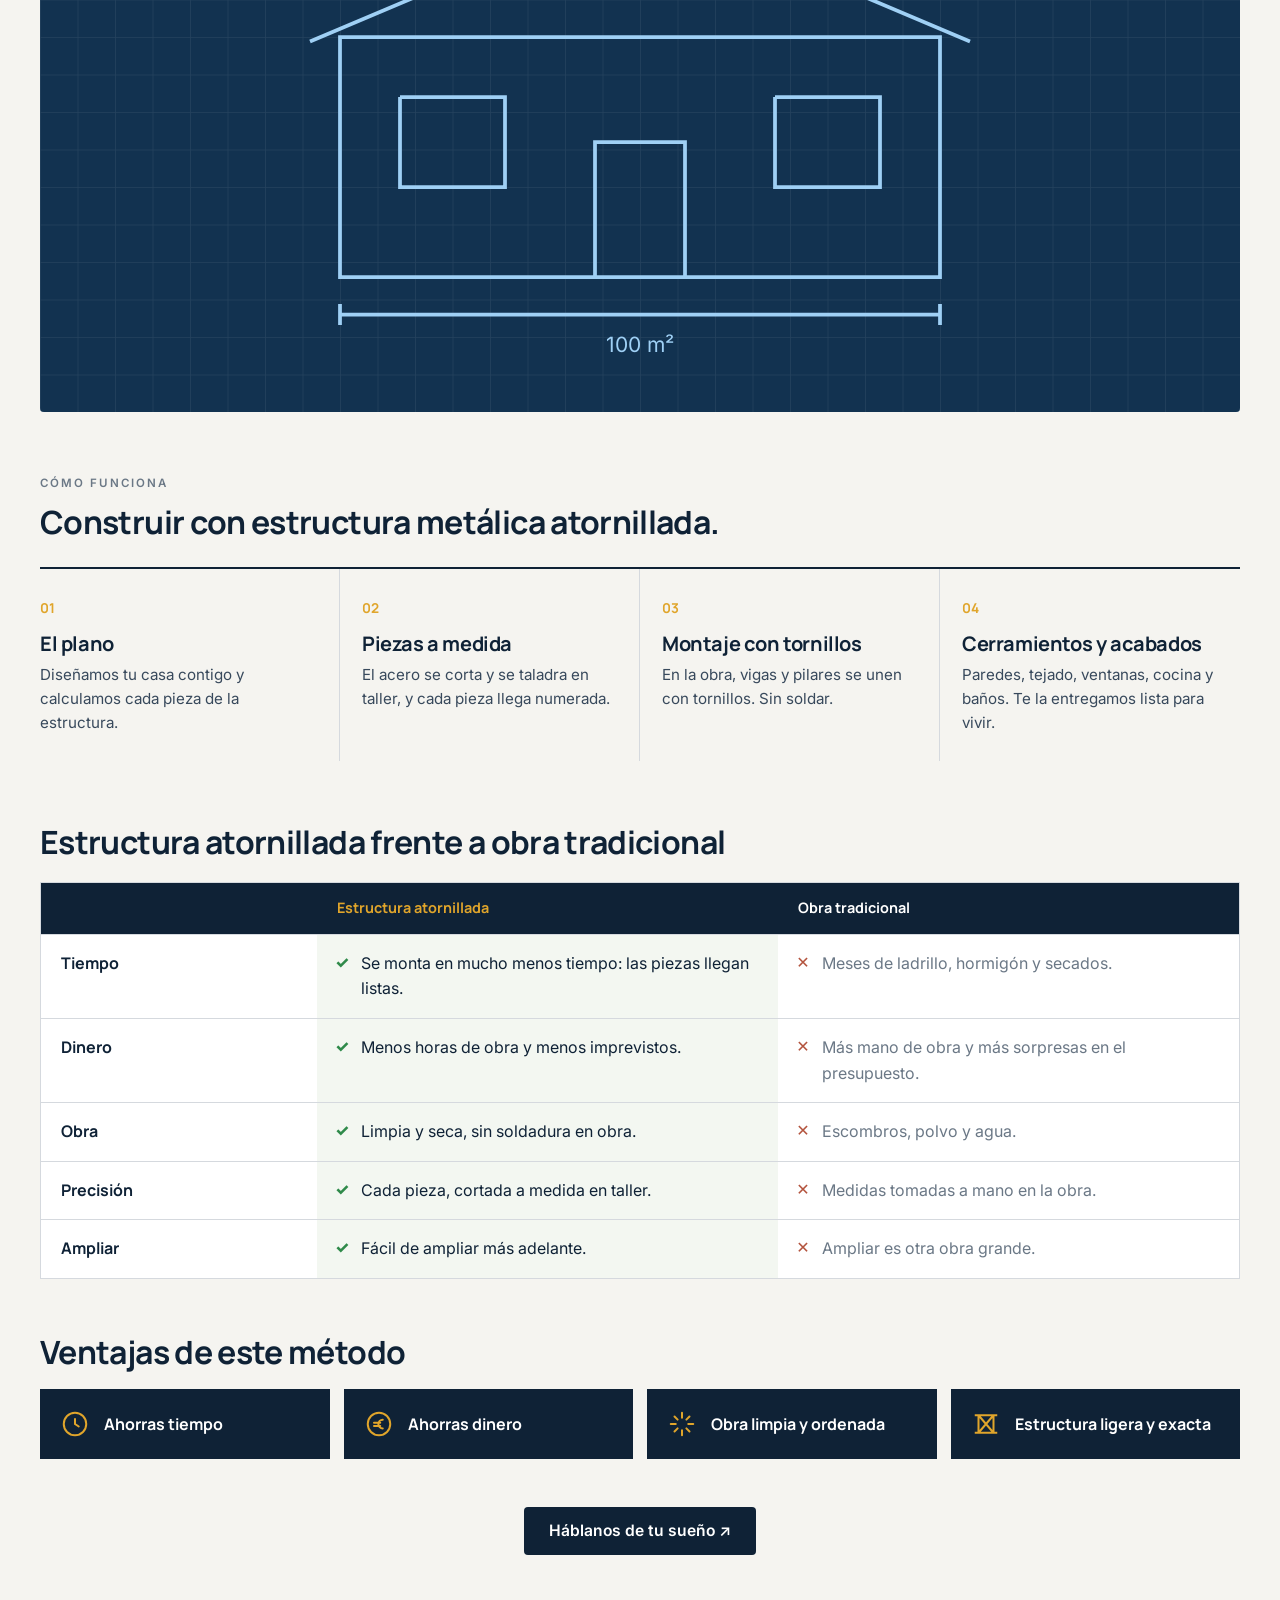
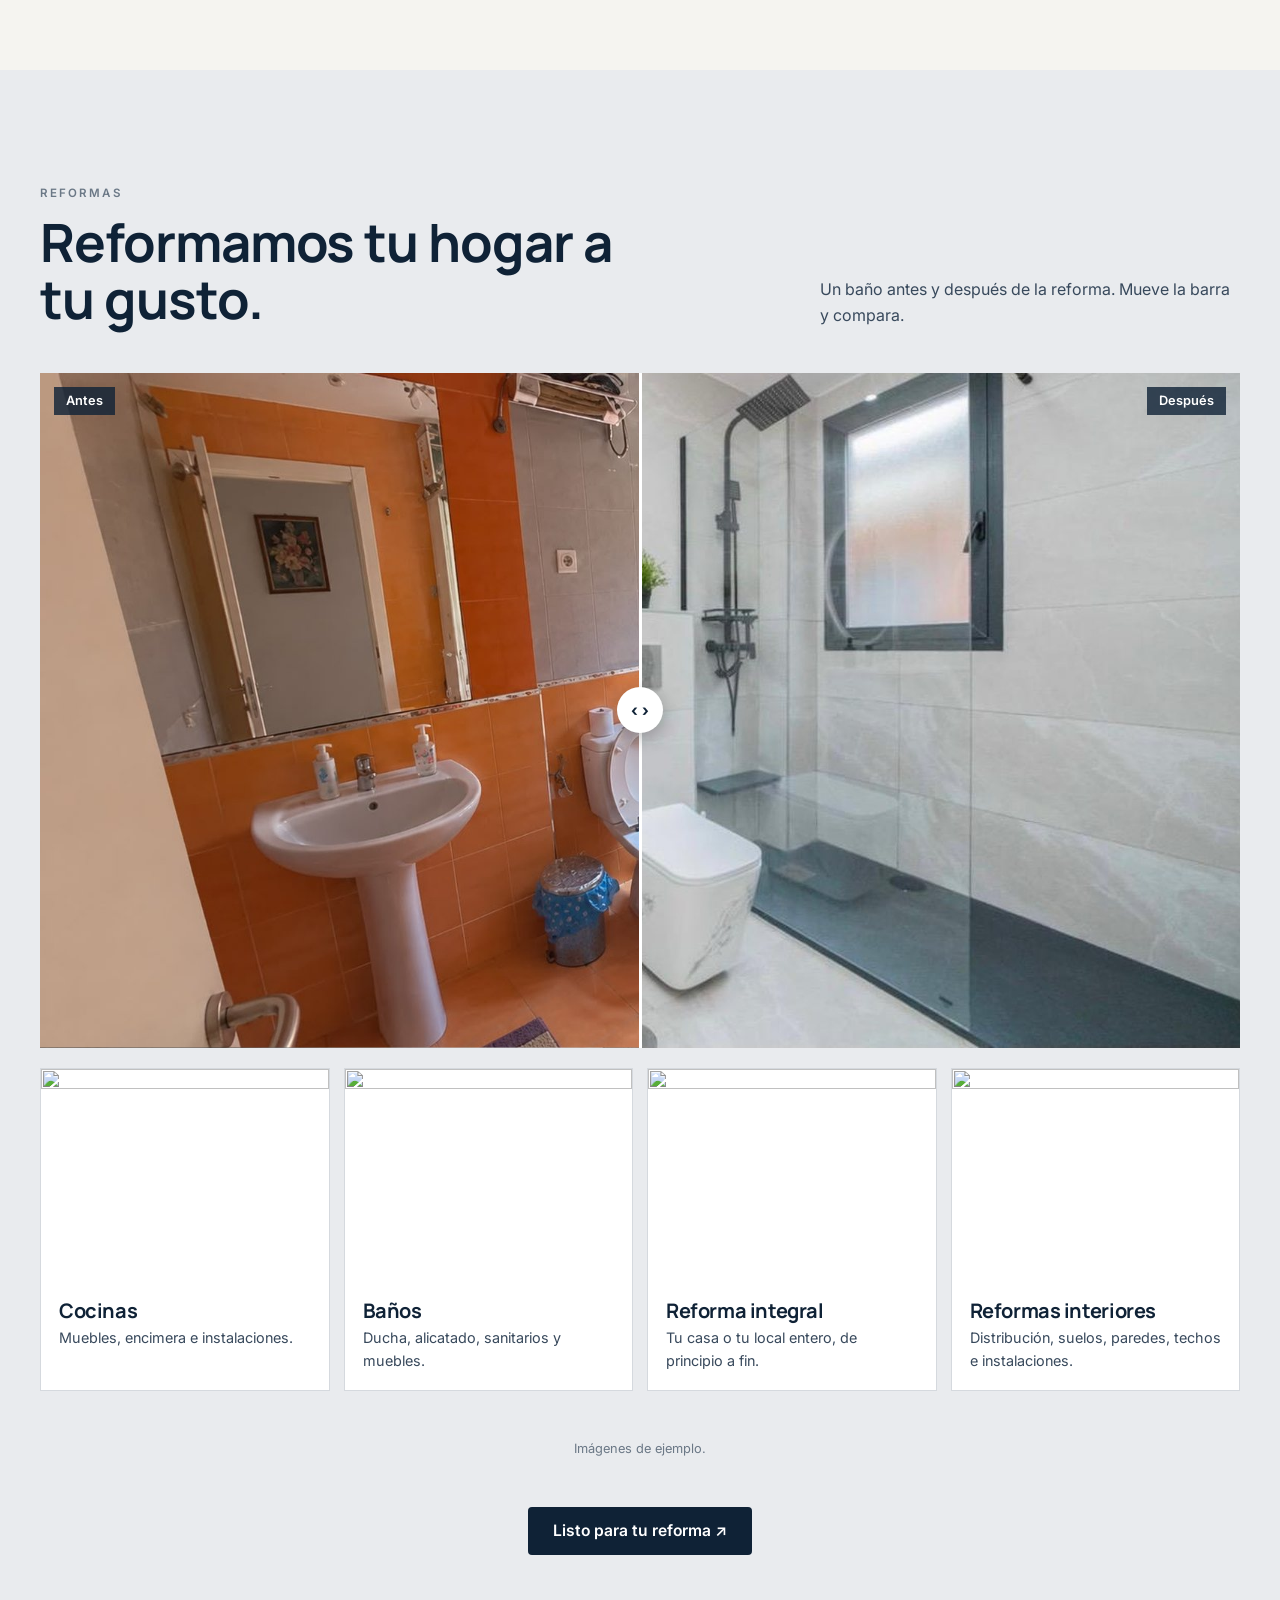
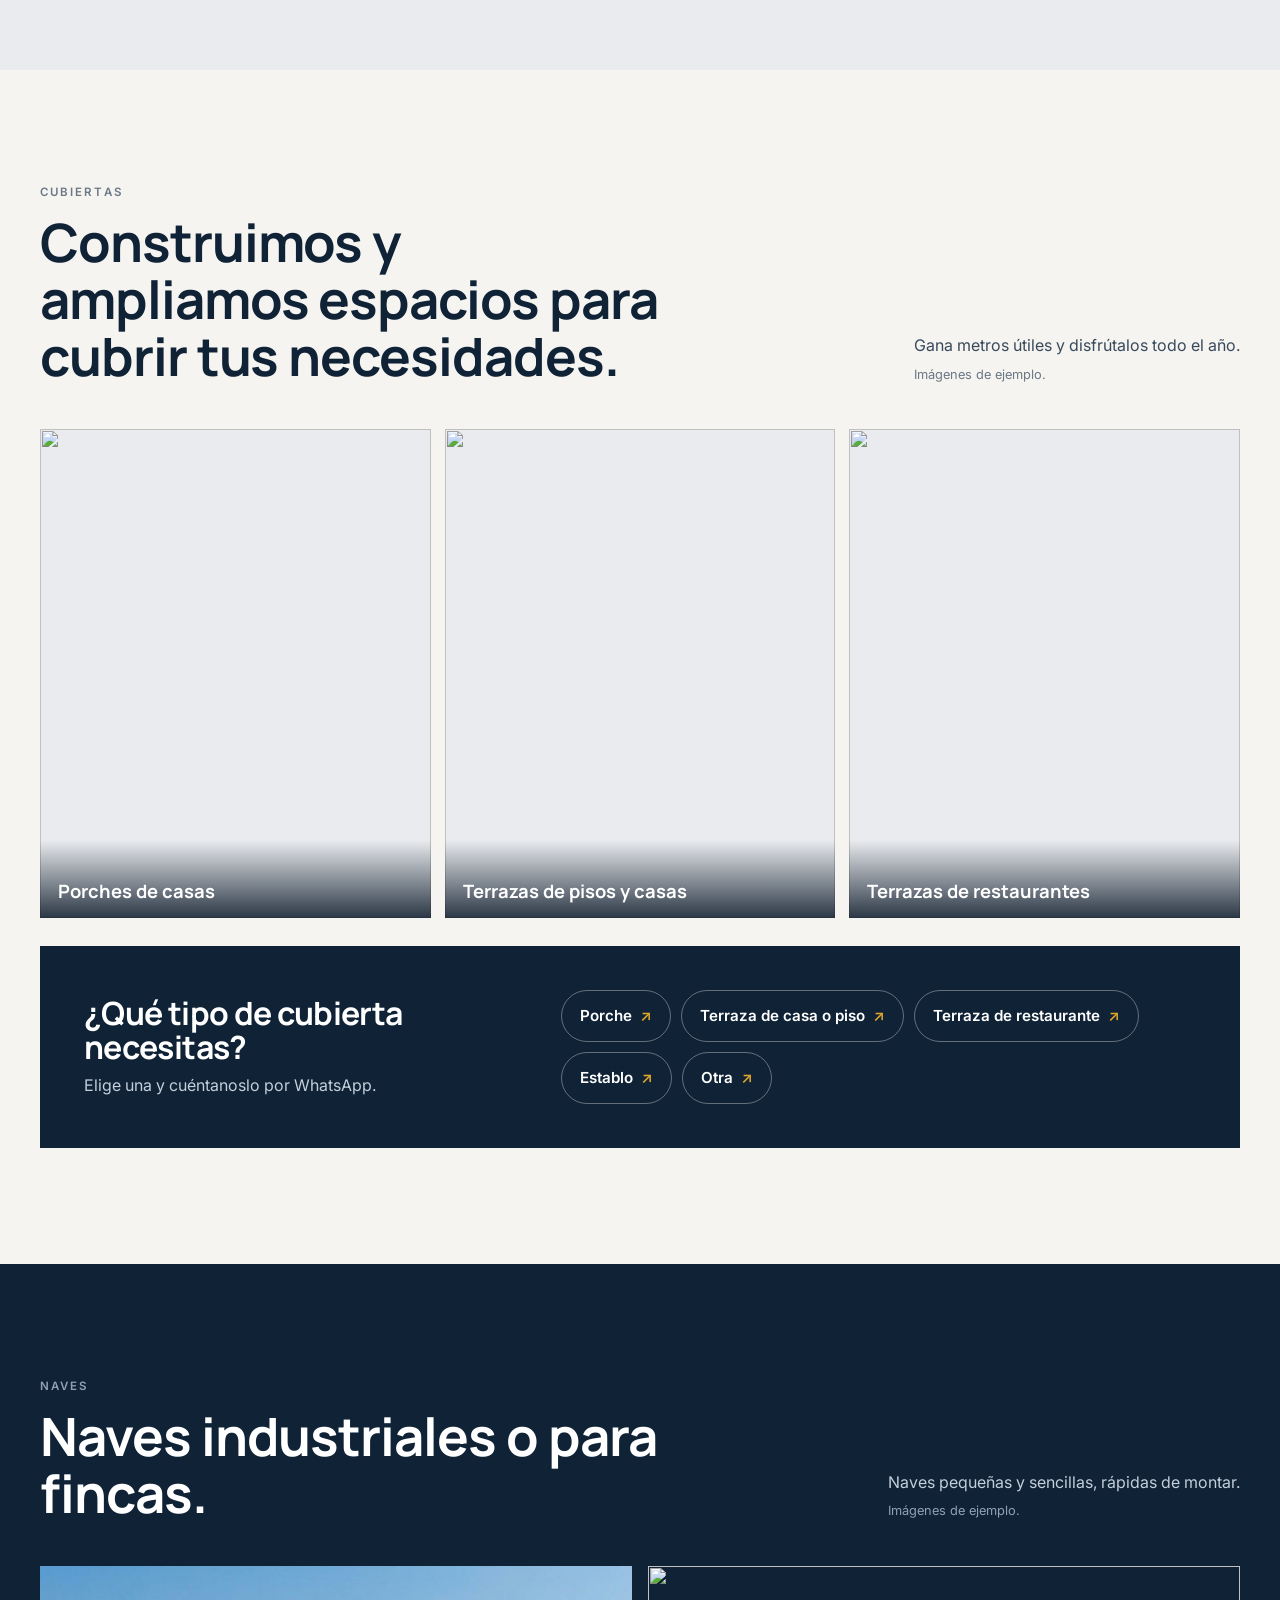
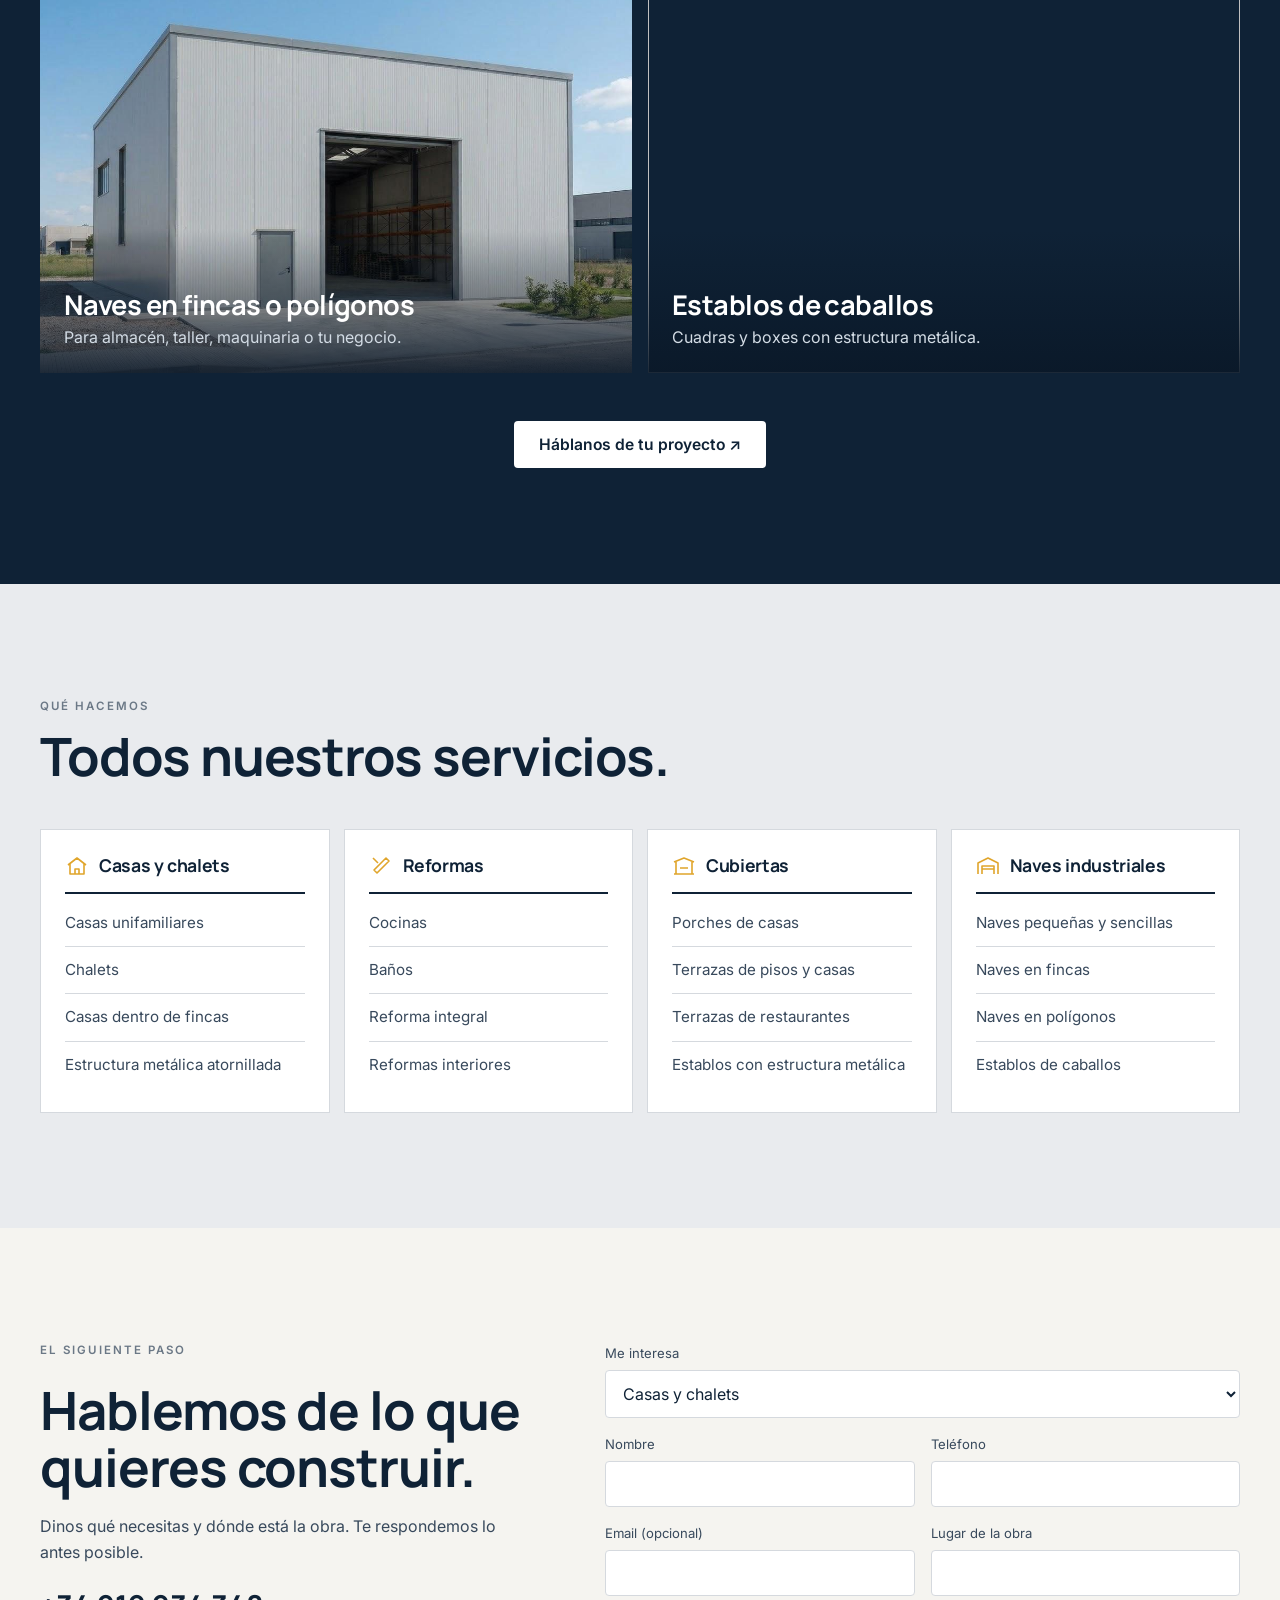
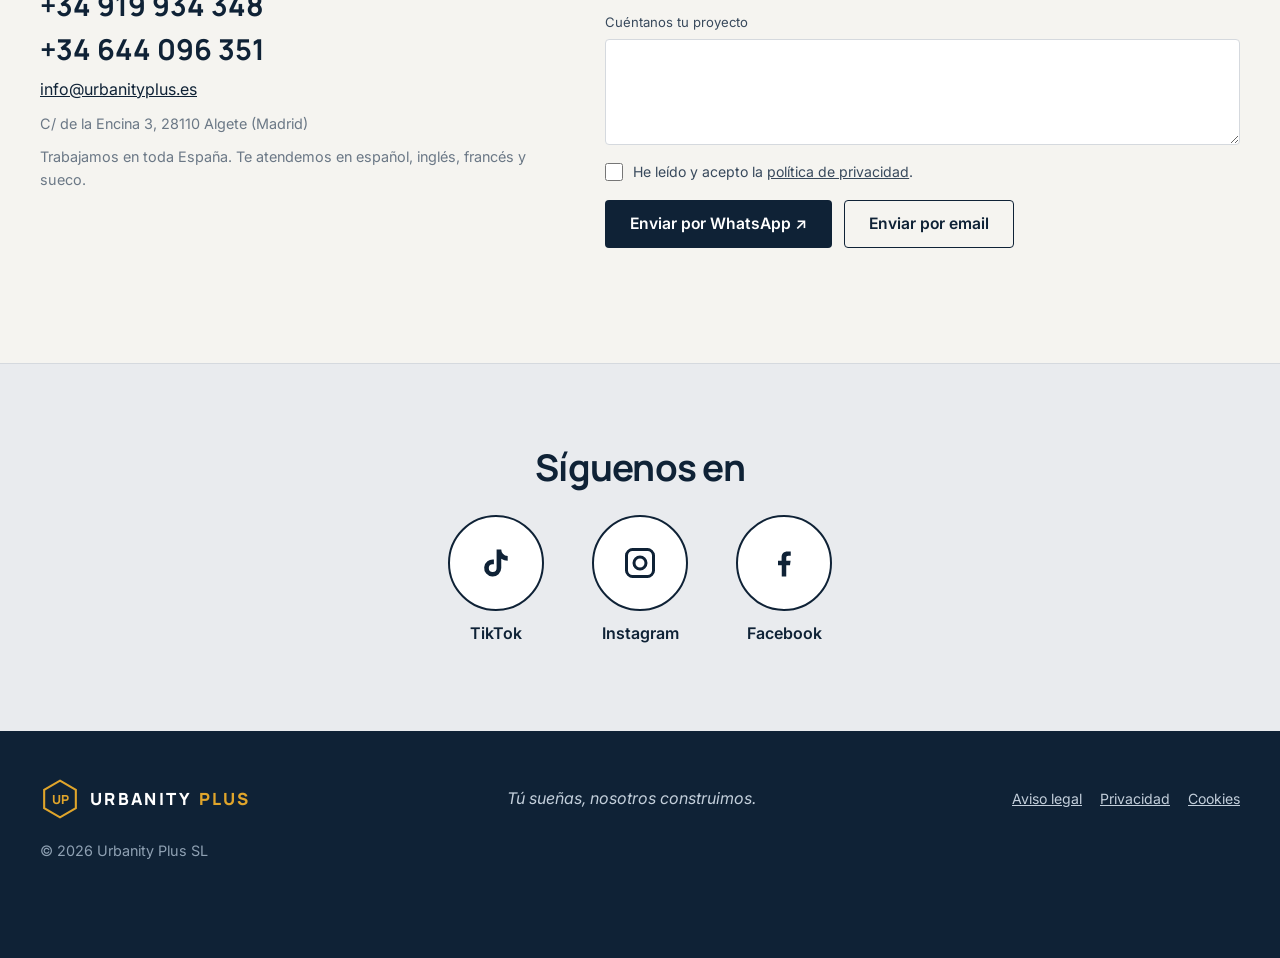
==== commit a988c8e5: "Urbanity Plus: forzar foto nueva del antes" ====
--- a/index.html
+++ b/index.html
@@ -198,7 +198,7 @@
 
     <div class="ba" id="ba" style="--x:50%">
       <img src="img/reforma-bano-despues.jpg" alt="Baño después de la reforma" loading="lazy">
-      <div class="ba__before"><img src="img/reforma-bano-antes.jpg" alt="Baño antes de la reforma" loading="lazy"></div>
+      <div class="ba__before"><img src="img/reforma-bano-antes.jpg?v=2" alt="Baño antes de la reforma" loading="lazy"></div>
       <span class="ba__tag ba__tag--l" data-i18n="ref.before">Antes</span>
       <span class="ba__tag ba__tag--r" data-i18n="ref.after">Después</span>
       <span class="ba__bar" aria-hidden="true"><i>‹ ›</i></span>
